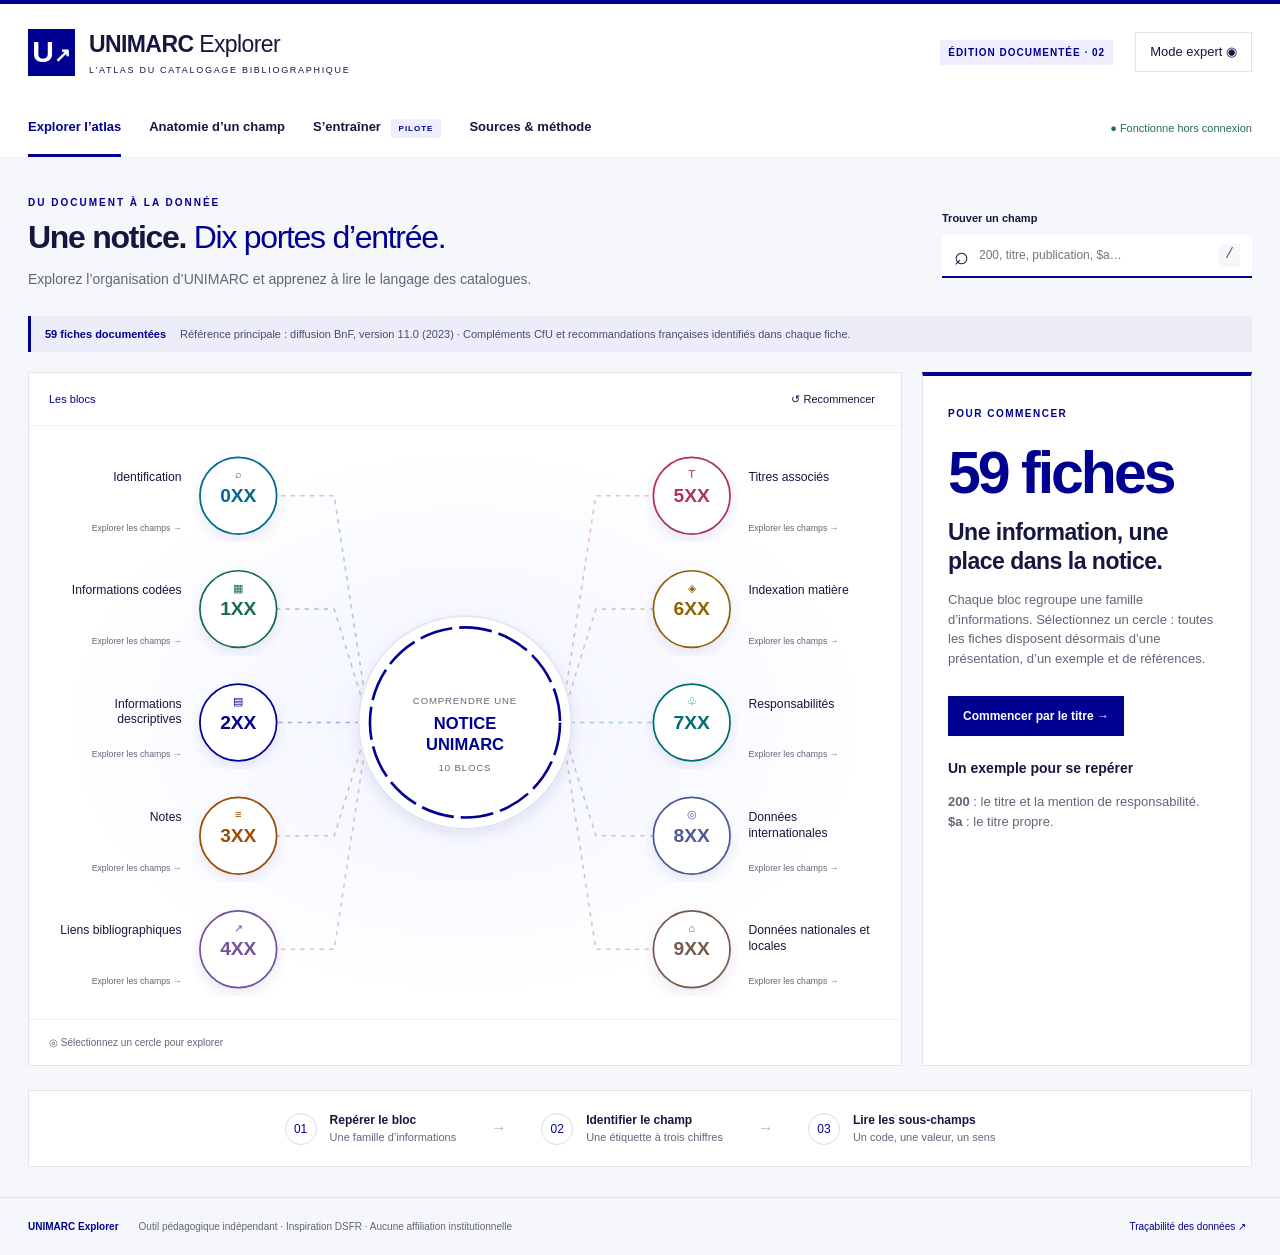
==== unimarc-explorer.html @ 57adfcdd "Publish UNIMARC Explorer: 59 documented fields, offline application and Pages workflow" ====
<!doctype html>
<html lang="fr"><head><meta charset="utf-8"><meta name="viewport" content="width=device-width,initial-scale=1"><meta name="description" content="Une maquette pédagogique pour découvrir les blocs du format UNIMARC bibliographique."><title>UNIMARC Explorer — Comprendre une notice bibliographique</title><style>:root{--blue:#000091;--ink:#16163f;--muted:#626577;--line:#e1e3ed;--paper:#fff;--bg:#f6f7fb;--accent:#087d8d}*{box-sizing:border-box}body{margin:0;background:var(--bg);color:var(--ink);font-family:Marianne,Arial,sans-serif;font-size:15px;line-height:1.5}button,input{font:inherit}button{cursor:pointer;color:inherit}button:focus-visible,a:focus-visible,input:focus-visible,[tabindex]:focus-visible{outline:3px solid #f5a623;outline-offset:4px}button{border:0;background:transparent}a{color:var(--blue);text-underline-offset:3px}header{background:white;display:flex;align-items:center;gap:22px;padding:23px max(28px,calc((100vw - 1440px)/2));border-top:4px solid var(--blue)}.brand{display:flex;align-items:center;gap:14px;margin-right:auto}.brand-icon{background:var(--blue);color:white;width:47px;height:47px;font-size:30px;font-weight:800;text-align:center;position:relative}.brand-icon span{font-size:20px}.brand strong{font-size:23px;letter-spacing:-.6px}.brand strong span{font-weight:400}.brand small{display:block;font-size:9px;letter-spacing:1.7px;margin-top:2px}.edition,.tiny{font-size:10px;font-weight:700;letter-spacing:1px;background:#eeeeff;color:var(--blue);padding:5px 8px}.tiny{font-size:8px;margin-left:6px}#expert{border:1px solid var(--line);padding:9px 14px;font-size:13px}#expert[aria-pressed=true]{background:var(--blue);color:white}.mainnav{background:white;display:flex;align-items:center;gap:28px;padding:0 max(28px,calc((100vw - 1440px)/2));box-shadow:0 2px 3px #00000005}.mainnav>button{padding:17px 0;border-bottom:3px solid transparent;font-size:13px;font-weight:600}.mainnav>button[aria-current=page]{border-color:var(--blue);color:var(--blue)}.offline{margin-left:auto;font-size:11px;color:#25714a}main{max-width:1440px;margin:auto;padding:38px 28px 0}.intro{display:flex;justify-content:space-between;gap:36px;align-items:center}.eyebrow{color:var(--blue);font-size:10px;letter-spacing:2px;font-weight:bold;margin:0 0 8px}h1{font-size:clamp(25px,2.5vw,37px);letter-spacing:-1.3px;line-height:1.2;margin:0 0 13px;font-weight:800}h1 em{font-style:normal;font-weight:400;color:var(--blue)}.lead{color:var(--muted);font-size:14px;margin:0}.searchwrap{width:310px;flex-shrink:0;position:relative}.searchwrap label{font-size:11px;font-weight:600}.searchbox{display:flex;align-items:center;background:white;border-bottom:2px solid var(--blue);padding:8px 12px;gap:8px;margin-top:6px}.searchbox>span{font-size:25px;line-height:1}.searchbox input{width:100%;min-width:0;border:0;outline:none;font-size:12px;background:transparent}.searchbox kbd{background:var(--bg);padding:0 6px;color:var(--muted)}#results:not(:empty){position:absolute;z-index:4;left:0;right:0;max-height:330px;overflow:auto;background:white;box-shadow:0 8px 24px #15153f22;border:1px solid var(--line);padding:10px}#results button{display:block;text-align:left;width:100%;padding:10px;font-size:12px}#results button:hover{background:var(--bg)}#results p{font-size:12px}.notice{display:flex;gap:14px;align-items:baseline;background:#ededfa;border-left:3px solid var(--blue);padding:10px 14px;margin:26px 0 20px;font-size:11px;color:#4a4a70}.notice strong{white-space:nowrap;color:var(--blue)}#workspace{display:grid;grid-template-columns:minmax(0,1fr) 330px;gap:20px}.atlas-pane{background:white;border:1px solid var(--line);min-width:0}.toolbar{display:flex;align-items:center;justify-content:space-between;padding:15px 20px;border-bottom:1px solid #f0f0f5;font-size:11px;min-height:53px}.toolbar button{font-size:11px}#crumb{display:flex;align-items:center;gap:8px;flex-wrap:wrap}#crumb button{color:var(--blue);padding:0}#diagram{min-height:440px;background:radial-gradient(ellipse at center,#f1f3ff 0,white 65%);display:flex;align-items:center}svg{width:100%;display:block;height:auto}svg .connection{fill:none;stroke-width:1.8;opacity:.32;stroke-dasharray:5 6;animation:flow 20s linear infinite}svg .connection.active{opacity:1;stroke-width:3}svg .node circle{fill:white;stroke-width:2;transition:filter .2s,stroke-width .2s}svg .node:hover circle,svg .node:focus circle,svg .node.active circle{stroke-width:4;filter:drop-shadow(0 0 8px #7777dd50)}svg .node{cursor:pointer}svg text{font-family:Arial,sans-serif}svg .tag{font-size:22px;font-weight:700}svg .label{font-size:14px;fill:var(--ink)}svg .hint{font-size:10px;fill:var(--muted)}svg .center-title{font-size:19px;font-weight:700;fill:var(--blue)}svg .center-small{font-size:11px;fill:var(--muted);letter-spacing:1px}.diagramfooter{display:flex;gap:10px;justify-content:space-between;padding:15px 20px;border-top:1px solid #f0f0f5;font-size:10px;color:var(--muted)}.diagramfooter button{font-size:11px;color:var(--blue)}#detail{background:white;border:1px solid var(--line);padding:25px;min-width:0;border-top:4px solid var(--accent)}.overline{font-size:10px;font-weight:700;letter-spacing:1.5px;text-transform:uppercase;color:var(--accent)}.bigcode{font-size:59px;font-weight:800;line-height:1.1;letter-spacing:-3px;margin:17px 0 12px;color:var(--accent)}h2{font-size:23px;line-height:1.25;margin:10px 0 15px;letter-spacing:-.5px}h3{font-size:14px;margin:22px 0 8px}#detail p{font-size:13px;color:var(--muted)}.badge{display:inline-block;background:#f0f2f7;color:#55576c;padding:4px 8px;font-size:10px}.badge.good{background:#e4f4ed;color:#24644b}.primary{background:var(--blue);color:white;padding:11px 15px;font-size:12px;font-weight:600;margin-top:15px}.primary:hover{background:#2626b1}.fieldlist{display:flex;flex-wrap:wrap;gap:6px}.fieldlist button{border:1px solid var(--line);padding:5px 9px;font-size:12px;border-radius:3px}.fieldlist button:hover,.fieldlist button.selected{background:var(--blue);color:white}.smallnote{font-size:10px!important;border-top:1px solid var(--line);padding-top:16px;margin-top:23px}.learning-strip{display:flex;align-items:center;justify-content:center;gap:35px;margin:24px 0 30px;padding:20px;border:1px solid var(--line);background:#fff}.learning-strip>div{display:flex;gap:13px;align-items:center}.learning-strip>div>span{font-size:12px;color:var(--blue);border:1px solid #d9daf3;width:32px;height:32px;display:grid;place-items:center;border-radius:50%}.learning-strip p{margin:0;font-size:12px}.learning-strip small{display:block;color:var(--muted);font-size:11px}.learning-strip i{font-style:normal;color:#aaaac4}footer{max-width:1440px;margin:auto;padding:20px 28px;border-top:1px solid var(--line);display:flex;align-items:center;gap:20px;font-size:10px;color:var(--muted)}footer strong{color:var(--blue)}footer button{margin-left:auto;font-size:10px;color:var(--blue)}#other{background:white;border:1px solid var(--line);padding:30px;min-height:480px}.content-grid{display:grid;grid-template-columns:1fr 1fr;gap:35px}.codebox{display:flex;gap:6px;flex-wrap:wrap;background:#f3f4fa;border:1px solid var(--line);padding:20px;margin:20px 0}.codebox button{font-family:Consolas,monospace;text-align:left;overflow-wrap:anywhere;border-bottom:3px solid #c8cad8;padding:8px;background:white;max-width:100%}.codebox .code-tag{color:var(--blue);border-color:var(--blue)}.codebox .code-ind{color:#7642a5;border-color:#7642a5}.codebox .code-sub{color:#076d79;border-color:#076d79}.context{padding:18px;background:#edf7f7;border-left:3px solid #087d8d;min-height:80px}.expert-only{display:none}body.expert .expert-only{display:block}table{border-collapse:collapse;width:100%;font-size:12px}th,td{text-align:left;padding:10px;border-bottom:1px solid var(--line);vertical-align:top}.tablewrap{overflow:auto}.quiz-options{display:flex;gap:12px;flex-wrap:wrap;margin:25px 0}.quiz-options button{border:1px solid var(--line);padding:16px 28px;font-size:21px;font-family:monospace}.quiz-options button[aria-pressed=true]{background:var(--blue);color:white}.roadmap{display:grid;grid-template-columns:repeat(3,1fr);gap:16px}.roadmap article{background:var(--bg);padding:18px}.roadmap p{font-size:13px}.sr-only{position:absolute;width:1px;height:1px;padding:0;margin:-1px;overflow:hidden;clip:rect(0,0,0,0);white-space:nowrap;border:0}.skip{position:absolute;top:-100px;left:20px;background:white;padding:10px;z-index:99}.skip:focus{top:10px}.mobilegrid{display:none}.empty-note{font-size:12px;color:var(--muted)}[hidden]{display:none!important}@keyframes flow{to{stroke-dashoffset:-220}}@media(min-width:1500px){#diagram{min-height:550px}}@media(max-width:1050px){.mainnav{gap:20px}.offline{display:none}#workspace{grid-template-columns:minmax(0,1fr) 290px}#detail{padding:20px}.intro{align-items:flex-start}.searchwrap{width:260px}.notice{display:block}.notice span{display:block;margin-top:4px}#diagram{min-height:400px}.learning-strip{gap:17px}}@media(max-width:760px){header{padding:15px 18px;gap:10px}.brand strong{font-size:18px}.brand small{font-size:7px;letter-spacing:.9px}.brand-icon{width:37px;height:37px;font-size:24px}.edition{display:none}#expert{font-size:10px;padding:7px}.mainnav{padding:0 18px;gap:21px;overflow:auto}.mainnav>button{white-space:nowrap;font-size:11px}.tiny{display:none}main{padding:25px 16px 0}.intro{display:block}h1{letter-spacing:-.7px}.searchwrap{width:100%;margin-top:22px}.notice{margin-top:20px}#workspace{grid-template-columns:1fr}#diagram{display:none}.mobilegrid{display:grid;grid-template-columns:repeat(2,minmax(0,1fr));gap:10px;padding:16px}.mobilegrid button{background:#fff;border:1px solid var(--line);border-left:4px solid var(--node);text-align:left;padding:13px;min-height:92px}.mobilegrid b{display:block;color:var(--node);font-size:23px}.mobilegrid span{font-size:12px}.mobilegrid button.active{background:#f0f1ff}.toolbar{padding:13px}.diagramfooter{padding:13px}#detail{padding:22px}.bigcode{font-size:42px}.learning-strip{align-items:flex-start;justify-content:flex-start;gap:18px;flex-direction:column}.learning-strip>i{display:none}footer{padding:18px;align-items:flex-start;flex-wrap:wrap;gap:8px}footer span{width:100%}footer button{margin-left:0;padding:0}.content-grid,.roadmap{grid-template-columns:1fr}#other{padding:20px}.codebox{padding:12px}.searchbox input{font-size:14px}}@media(prefers-reduced-motion:reduce){*,*::before,*::after{animation:none!important;transition:none!important;scroll-behavior:auto!important}}
svg .node{pointer-events:bounding-box}
.preview-code{display:block;white-space:pre-wrap;overflow-wrap:anywhere;background:#f3f4fa;padding:12px;font-size:12px}.national{background:#fff0da;color:#77500c}.sheetbar{display:flex;align-items:center;gap:25px;justify-content:space-between;margin-bottom:25px}.sheetbar>button{color:var(--blue);font-size:12px}.sheetbar label{font-size:11px;max-width:65%;display:block}.sheetbar select{display:block;max-width:100%;width:500px;padding:9px;border:1px solid var(--line);background:white;color:var(--ink);margin-top:5px;font:inherit}.field-definition{font-size:17px;max-width:950px}.source-status,.example-note{font-size:12px;color:var(--muted)}.indicator-list{font-size:13px}.indicator-list dt{font-weight:700;margin-top:10px}.indicator-list dd{margin:4px 0}.references{margin-top:25px;padding:18px 22px;background:#f3f4fa}.references ul{padding-left:20px}.references li{margin:15px 0;font-size:12px;overflow-wrap:anywhere}.references small{display:block;color:var(--muted)}.source-inventory{display:grid;grid-template-columns:1fr 1fr;gap:15px 25px}.source-inventory button{text-align:left;display:block;width:100%;padding:10px;border-bottom:1px solid var(--line);font-size:12px}.source-inventory button:hover{background:var(--bg)}.source-inventory small{display:block;margin-top:4px;color:var(--muted);font-size:10px}.codebox .code-control{color:#076d79;border-color:#076d79}.content-grid p{font-size:13px}.tablewrap td{overflow-wrap:anywhere}.tablewrap th{background:#f7f7fc}.codebox button:hover,.codebox button:focus{background:#eeeeff}@media(max-width:760px){.sheetbar{align-items:flex-start;flex-direction:column;gap:15px}.sheetbar label{max-width:100%;width:100%}.sheetbar select{width:100%}.source-inventory{grid-template-columns:1fr}.field-definition{font-size:15px}.references{padding:14px}.tablewrap{width:100%}}
</style></head>
<body><a class="skip" href="#main">Aller au contenu</a>
<header><div class="brand"><span class="brand-icon" aria-hidden="true">U<span>↗</span></span><div><strong>UNIMARC <span>Explorer</span></strong><small>L’ATLAS DU CATALOGAGE BIBLIOGRAPHIQUE</small></div></div><span class="edition">ÉDITION DOCUMENTÉE · 02</span><button id="expert" aria-pressed="false">Mode expert <span aria-hidden="true">◉</span></button></header>
<nav class="mainnav" aria-label="Navigation principale"><button data-view="atlas" aria-current="page">Explorer l’atlas</button><button data-view="anatomy">Anatomie d’un champ</button><button data-view="training">S’entraîner <span class="tiny">PILOTE</span></button><button data-view="sources">Sources & méthode</button><span class="offline">● Fonctionne hors connexion</span></nav>
<main id="main"><section class="intro"><div><p class="eyebrow">DU DOCUMENT À LA DONNÉE</p><h1>Une notice. <em>Dix portes d’entrée.</em></h1><p class="lead">Explorez l’organisation d’UNIMARC et apprenez à lire le langage des catalogues.</p></div><div class="searchwrap"><label for="search">Trouver un champ</label><div class="searchbox"><span aria-hidden="true">⌕</span><input id="search" type="search" placeholder="200, titre, publication, $a…" autocomplete="off" aria-controls="results"><kbd>/</kbd></div><div id="results" aria-live="polite"></div></div></section>
<div class="notice"><strong>59 fiches documentées</strong><span>Référence principale : diffusion BnF, version 11.0 (2023) · Compléments CfU et recommandations françaises identifiés dans chaque fiche.</span></div>
<section id="workspace"><div class="atlas-pane"><div class="toolbar"><nav id="crumb" aria-label="Fil d’Ariane"></nav><button id="reset">↺ Recommencer</button></div><div id="diagram"></div><div id="mobilegrid" class="mobilegrid"></div><div class="diagramfooter"><span>◎ Sélectionnez un cercle pour explorer</span><button id="back">← Retour aux blocs</button></div></div><aside id="detail" aria-label="Fiche pédagogique"></aside></section>
<section id="other" hidden></section>
<section class="learning-strip"><div><span>01</span><p><strong>Repérer le bloc</strong><small>Une famille d’informations</small></p></div><i aria-hidden="true">→</i><div><span>02</span><p><strong>Identifier le champ</strong><small>Une étiquette à trois chiffres</small></p></div><i aria-hidden="true">→</i><div><span>03</span><p><strong>Lire les sous-champs</strong><small>Un code, une valeur, un sens</small></p></div></section>
</main><footer><strong>UNIMARC Explorer</strong><span>Outil pédagogique indépendant · Inspiration DSFR · Aucune affiliation institutionnelle</span><button data-view="sources">Traçabilité des données ↗</button></footer><div id="announcement" class="sr-only" role="status"></div><script>window.UNIMARC_DATA={"schemaVersion":"0.2","scope":"59 fiches documentées : profil de diffusion BnF 2023, compléments CfU et recommandations nationales explicitement identifiés.","consulted":"2026-10-23","blocks":[{"id":"0XX","title":"Identification","subtitle":"Reconnaître et identifier","color":"#006b8f","icon":"⌕","description":"Distinguer la notice de la ressource : un identifiant de notice et un ISBN ne désignent pas la même chose.","fields":["001","003","010","011","017","035","073"],"source":"https://www.transition-bibliographique.fr/unimarc/manuel-unimarc-format-bibliographique/","consulted":"2026-10-23"},{"id":"1XX","title":"Informations codées","subtitle":"Décrire avec des codes","color":"#176b50","icon":"▦","description":"Rendre certaines informations exploitables par les machines : langue, pays ou caractéristiques de la ressource.","fields":["100","101","102","105","106"],"source":"https://www.transition-bibliographique.fr/unimarc/manuel-unimarc-format-bibliographique/","consulted":"2026-10-23"},{"id":"2XX","title":"Informations descriptives","subtitle":"Décrire la publication","color":"#000091","icon":"▤","description":"Transcrire les informations qui permettent de reconnaître la publication : titre, édition, publication et description matérielle.","fields":["200","205","210","214","215","225"],"source":"https://www.transition-bibliographique.fr/unimarc/manuel-unimarc-format-bibliographique/","consulted":"2026-10-23"},{"id":"3XX","title":"Notes","subtitle":"Préciser et expliquer","color":"#9a4e00","icon":"≡","description":"Apporter des précisions qui complètent la description, comme un résumé ou une note de contenu.","fields":["300","304","305","317","320","327","330","359"],"source":"https://www.transition-bibliographique.fr/unimarc/manuel-unimarc-format-bibliographique/","consulted":"2026-10-23"},{"id":"4XX","title":"Liens bibliographiques","subtitle":"Relier les notices","color":"#75509b","icon":"↗","description":"Exprimer une relation entre des ressources décrites dans des notices bibliographiques distinctes.","fields":["410","451","452","461","463","464"],"source":"https://www.transition-bibliographique.fr/unimarc/manuel-unimarc-format-bibliographique/","consulted":"2026-10-23"},{"id":"5XX","title":"Titres associés","subtitle":"Multiplier les accès au titre","color":"#ad3267","icon":"T","description":"Proposer des accès par des titres associés à la ressource. Leur emploi dépend du type de titre et du contexte.","fields":["500","510","512","517","540"],"source":"https://www.transition-bibliographique.fr/unimarc/manuel-unimarc-format-bibliographique/","consulted":"2026-10-23"},{"id":"6XX","title":"Indexation matière","subtitle":"Dire de quoi il est question","color":"#926100","icon":"◈","description":"Décrire le sujet ou la forme d’une ressource et faciliter sa découverte par le contenu.","fields":["600","601","602","604","605","606","607","608","610"],"source":"https://www.transition-bibliographique.fr/unimarc/manuel-unimarc-format-bibliographique/","consulted":"2026-10-23"},{"id":"7XX","title":"Responsabilités","subtitle":"Identifier les contributions","color":"#006d73","icon":"♧","description":"Enregistrer des points d’accès associés aux personnes et collectivités responsables de la ressource.","fields":["700","701","702","710","711","712"],"source":"https://www.transition-bibliographique.fr/unimarc/manuel-unimarc-format-bibliographique/","consulted":"2026-10-23"},{"id":"8XX","title":"Données internationales","subtitle":"Documenter et localiser","color":"#4d5a93","icon":"◎","description":"Apporter des informations sur le catalogage, les établissements et les modalités d’accès à la ressource.","fields":["801","830","850","852","856"],"source":"https://www.transition-bibliographique.fr/unimarc/manuel-unimarc-format-bibliographique/","consulted":"2026-10-23"},{"id":"9XX","title":"Données nationales et locales","subtitle":"Tenir compte du contexte","color":"#775a4c","icon":"⌂","description":"Réservé aux usages nationaux et locaux. La signification d’une zone dépend de la documentation et de la grille applicables.","fields":["930","995"],"source":"https://www.transition-bibliographique.fr/unimarc/manuel-unimarc-format-bibliographique/","consulted":"2026-10-23"}],"fields":[{"tag":"001","block":"0XX","title":"Identificateur de la notice","status":"Documenté selon la source et l’édition citées ; synthèse pédagogique, sans certification externe.","source":"https://www.bnf.fr/sites/default/files/2023-10/UNIMARC_B.pdf","consulted":"2026-10-23","shortTitle":"Identificateur de la notice","function":"Identifier de façon univoque cet enregistrement dans le système qui produit la notice.","example":"001 EX-000001","errors":"Confondre l’identifiant de notice et l’ISBN de la publication.","practice":"Conserver la provenance du numéro lors des échanges ; le même livre peut être décrit par plusieurs notices.","control":true,"sourceTitle":"Format UNIMARC des notices bibliographiques fournies par la BnF","sourcePages":[10],"sourceLink":"https://www.bnf.fr/sites/default/files/2023-10/UNIMARC_B.pdf#page=10","version":"BnF · version 11.0 · septembre 2023","profile":"Profil de diffusion BnF 2023","bnfCoverage":true,"validationStatus":"documented-source-checked","frequency":"Selon le type d’identifiant présent sur la ressource ou dans la notice (indication pédagogique, sans mesure statistique).","indicators":[],"obligation":"Non précisée par ce document de diffusion BnF ; ne pas en déduire une règle de saisie.","subs":[],"exampleNote":"Exemple pédagogique fictif et réduit : illustration de syntaxe, pas une notice prête à importer. # représente un blanc dans cette présentation ; | est un caractère de remplissage, distinct du blanc.","authorities":"Aucun lien d’autorité n’est déduit automatiquement de cet exemple.","cataloguing":"Le format structure les données ; le choix et la transcription des éléments relèvent aussi des règles de catalogage applicables. Aucune équivalence détaillée RDA-FR n’est déduite automatiquement.","koha":"L’affichage, l’indexation et les contraintes de saisie d’un SIGB dépendent de sa grille locale ; ils ne sont pas fixés par cette fiche.","references":[{"title":"Format UNIMARC des notices bibliographiques fournies par la BnF","url":"https://www.bnf.fr/sites/default/files/2023-10/UNIMARC_B.pdf","version":"BnF · version 11.0 · septembre 2023","pages":[10],"consulted":"2026-10-23","scope":"Profil de diffusion BnF 2023"}],"positions":[],"keywords":[]},{"tag":"003","block":"0XX","title":"Identifiant pérenne ARK de la notice","status":"Documenté selon la source et l’édition citées ; synthèse pédagogique, sans certification externe.","source":"https://www.bnf.fr/sites/default/files/2023-10/UNIMARC_B.pdf","consulted":"2026-10-23","shortTitle":"Identifiant pérenne ARK de la notice","function":"Fournir l’identifiant pérenne ARK permettant de retrouver une notice BnF dans la durée.","example":"003 http://catalogue.bnf.fr/ark:/12148/cb375475483","errors":"Prendre cet ARK de notice pour l’adresse d’un exemplaire numérisé.","practice":"Dans la diffusion BnF, conserver l’URI ARK complète. L’exemple est repris du document source, page 10.","control":true,"sourceTitle":"Format UNIMARC des notices bibliographiques fournies par la BnF","sourcePages":[10],"sourceLink":"https://www.bnf.fr/sites/default/files/2023-10/UNIMARC_B.pdf#page=10","version":"BnF · version 11.0 · septembre 2023","profile":"Profil de diffusion BnF 2023","bnfCoverage":true,"validationStatus":"documented-source-checked","frequency":"Selon le type d’identifiant présent sur la ressource ou dans la notice (indication pédagogique, sans mesure statistique).","indicators":[],"obligation":"Non précisée par ce document de diffusion BnF ; ne pas en déduire une règle de saisie.","subs":[],"exampleNote":"Exemple d’ARK repris du document BnF, page 10.","authorities":"Aucun lien d’autorité n’est déduit automatiquement de cet exemple.","cataloguing":"Le format structure les données ; le choix et la transcription des éléments relèvent aussi des règles de catalogage applicables. Aucune équivalence détaillée RDA-FR n’est déduite automatiquement.","koha":"L’affichage, l’indexation et les contraintes de saisie d’un SIGB dépendent de sa grille locale ; ils ne sont pas fixés par cette fiche.","references":[{"title":"Format UNIMARC des notices bibliographiques fournies par la BnF","url":"https://www.bnf.fr/sites/default/files/2023-10/UNIMARC_B.pdf","version":"BnF · version 11.0 · septembre 2023","pages":[10],"consulted":"2026-10-23","scope":"Profil de diffusion BnF 2023"}],"positions":[],"keywords":[]},{"tag":"010","block":"0XX","title":"ISBN (International Standard Book Number)","status":"Documenté selon la source et l’édition citées ; synthèse pédagogique, sans certification externe.","source":"https://www.bnf.fr/sites/default/files/2023-10/UNIMARC_B.pdf","consulted":"2026-10-23","shortTitle":"ISBN (International Standard Book Number)","function":"Identifier une publication par son ISBN et distinguer les différentes présentations au moyen de qualificatifs.","example":"010 ## $a9782123456780$bBroché","errors":"Placer un ISBN imprimé erroné dans $a plutôt que dans $z.","practice":"Contrôler la clé et la présentation concernée. Le numéro pédagogique possède une clé calculée, sans attribution ISBN revendiquée.","control":false,"sourceTitle":"Format UNIMARC des notices bibliographiques fournies par la BnF","sourcePages":[10],"sourceLink":"https://www.bnf.fr/sites/default/files/2023-10/UNIMARC_B.pdf#page=10","version":"BnF · version 11.0 · septembre 2023","profile":"Profil de diffusion BnF 2023","bnfCoverage":true,"validationStatus":"documented-source-checked","frequency":"Selon le type d’identifiant présent sur la ressource ou dans la notice (indication pédagogique, sans mesure statistique).","indicators":["# : non défini.","# : non défini."],"obligation":"Non précisée par ce document de diffusion BnF ; ne pas en déduire une règle de saisie.","subs":[["a","Numéro (ISBN)","Non précisée par ce document de diffusion BnF ; ne pas en déduire une règle de saisie.","Numéro (ISBN)"],["b","Qualificatifs","Non précisée par ce document de diffusion BnF ; ne pas en déduire une règle de saisie.","Qualificatifs"],["d","Disponibilité et/ou prix","Non précisée par ce document de diffusion BnF ; ne pas en déduire une règle de saisie.","Disponibilité et/ou prix"],["z","ISBN erroné","Non précisée par ce document de diffusion BnF ; ne pas en déduire une règle de saisie.","ISBN erroné"]],"exampleNote":"Exemple pédagogique fictif et réduit : illustration de syntaxe, pas une notice prête à importer. # représente un blanc dans cette présentation ; | est un caractère de remplissage, distinct du blanc.","authorities":"Aucun lien d’autorité n’est déduit automatiquement de cet exemple.","cataloguing":"Le format structure les données ; le choix et la transcription des éléments relèvent aussi des règles de catalogage applicables. Aucune équivalence détaillée RDA-FR n’est déduite automatiquement.","koha":"L’affichage, l’indexation et les contraintes de saisie d’un SIGB dépendent de sa grille locale ; ils ne sont pas fixés par cette fiche.","references":[{"title":"Format UNIMARC des notices bibliographiques fournies par la BnF","url":"https://www.bnf.fr/sites/default/files/2023-10/UNIMARC_B.pdf","version":"BnF · version 11.0 · septembre 2023","pages":[10],"consulted":"2026-10-23","scope":"Profil de diffusion BnF 2023"}],"positions":[],"keywords":["isbn","livre"]},{"tag":"011","block":"0XX","title":"ISSN (International Standard Serial Number)","status":"Documenté selon la source et l’édition citées ; synthèse pédagogique, sans certification externe.","source":"https://www.bnf.fr/sites/default/files/2023-10/UNIMARC_B.pdf","consulted":"2026-10-23","shortTitle":"ISSN (International Standard Serial Number)","function":"Identifier une ressource continue par son ISSN et, le cas échéant, conserver son ISSN de liaison.","example":"011 0# $a1234-5679","errors":"Confondre ISSN annulé ($y), erroné ($z) et ISSN-L ($f).","practice":"Distinguer titre de ressource continue et édition/support. Le numéro fictif illustre la syntaxe, sans attribution ISSN revendiquée.","control":false,"sourceTitle":"Format UNIMARC des notices bibliographiques fournies par la BnF","sourcePages":[10],"sourceLink":"https://www.bnf.fr/sites/default/files/2023-10/UNIMARC_B.pdf#page=10","version":"BnF · version 11.0 · septembre 2023","profile":"Profil de diffusion BnF 2023","bnfCoverage":true,"validationStatus":"documented-source-checked","frequency":"Selon le type d’identifiant présent sur la ressource ou dans la notice (indication pédagogique, sans mesure statistique).","indicators":["0 : intérêt national ou international ; 1 : intérêt local.","# : non défini."],"obligation":"Non précisée par ce document de diffusion BnF ; ne pas en déduire une règle de saisie.","subs":[["a","Numéro (ISSN)","Non précisée par ce document de diffusion BnF ; ne pas en déduire une règle de saisie.","Numéro (ISSN)"],["d","Disponibilité et/ou prix","Non précisée par ce document de diffusion BnF ; ne pas en déduire une règle de saisie.","Disponibilité et/ou prix"],["f","ISSN-L [Mise à jour 2016]","Non précisée par ce document de diffusion BnF ; ne pas en déduire une règle de saisie.","ISSN-L [Mise à jour 2016]"],["g","ISSN-L annulé [Mise à jour 2016]","Non précisée par ce document de diffusion BnF ; ne pas en déduire une règle de saisie.","ISSN-L annulé [Mise à jour 2016]"],["y","ISSN annulé","Non précisée par ce document de diffusion BnF ; ne pas en déduire une règle de saisie.","ISSN annulé"],["z","ISSN erroné [Mise à jour 2016]","Non précisée par ce document de diffusion BnF ; ne pas en déduire une règle de saisie.","ISSN erroné [Mise à jour 2016]"]],"exampleNote":"Exemple pédagogique fictif et réduit : illustration de syntaxe, pas une notice prête à importer. # représente un blanc dans cette présentation ; | est un caractère de remplissage, distinct du blanc.","authorities":"Aucun lien d’autorité n’est déduit automatiquement de cet exemple.","cataloguing":"Le format structure les données ; le choix et la transcription des éléments relèvent aussi des règles de catalogage applicables. Aucune équivalence détaillée RDA-FR n’est déduite automatiquement.","koha":"L’affichage, l’indexation et les contraintes de saisie d’un SIGB dépendent de sa grille locale ; ils ne sont pas fixés par cette fiche.","references":[{"title":"Format UNIMARC des notices bibliographiques fournies par la BnF","url":"https://www.bnf.fr/sites/default/files/2023-10/UNIMARC_B.pdf","version":"BnF · version 11.0 · septembre 2023","pages":[10],"consulted":"2026-10-23","scope":"Profil de diffusion BnF 2023"}],"positions":[],"keywords":[]},{"tag":"017","block":"0XX","title":"Autre identifiant","status":"Documenté selon la source et l’édition citées ; synthèse pédagogique, sans certification externe.","source":"https://www.transition-bibliographique.fr/B017_fre","consulted":"2026-10-23","shortTitle":"Autre identifiant","function":"Enregistrer un identifiant de ressource qui ne relève pas d’une zone spécialisée comme 010 ou 011.","example":"017 70 $a10.0000/exemple.2025.1$2doi","errors":"Employer 017 pour un ISBN ou oublier la source quand l’indicateur 1 vaut 7.","practice":"Privilégier la zone dédiée quand elle existe. Le DOI de démonstration est fictif et non résolvable.","control":false,"sourceTitle":"Manuel UNIMARC français — zone 017","sourcePages":[1,2],"sourceLink":"https://www.transition-bibliographique.fr/B017_fre#page=1","version":"IFLA 2017 · traduction CfU 2019","profile":"Complément CfU, hors document de diffusion BnF 2023","bnfCoverage":false,"validationStatus":"documented-source-checked","frequency":"Selon le type d’identifiant présent sur la ressource ou dans la notice (indication pédagogique, sans mesure statistique).","indicators":["7 : source en $2 ; 8 : type non précisé.","0 : pas d’information ; 1 : aucune différence entre formes scannée et lisible ; 2 : différence."],"obligation":"Facultative ; répétable pour plusieurs types ou occurrences d’identifiants.","subs":[["2","Code du référentiel","Non répétable ; source avec indicateur 7","Code du référentiel"],["a","Identifiant","Non répétable ; obligatoire sauf $z","Identifiant"],["b","Qualificatif","Non répétable ; facultatif","Qualificatif"],["d","Modalités d’acquisition et/ou prix","Non répétable ; facultatif","Modalités d’acquisition et/ou prix"],["z","Identifiant erroné","Répétable ; facultatif","Identifiant erroné"]],"exampleNote":"Exemple pédagogique fictif et réduit : illustration de syntaxe, pas une notice prête à importer. # représente un blanc dans cette présentation ; | est un caractère de remplissage, distinct du blanc.","authorities":"Aucun lien d’autorité n’est déduit automatiquement de cet exemple.","cataloguing":"Le format structure les données ; le choix et la transcription des éléments relèvent aussi des règles de catalogage applicables. Aucune équivalence détaillée RDA-FR n’est déduite automatiquement.","koha":"L’affichage, l’indexation et les contraintes de saisie d’un SIGB dépendent de sa grille locale ; ils ne sont pas fixés par cette fiche.","references":[{"title":"Manuel UNIMARC français — zone 017","url":"https://www.transition-bibliographique.fr/B017_fre","version":"IFLA 2017 · traduction CfU 2019","pages":[1,2],"consulted":"2026-10-23","scope":"Complément CfU, hors document de diffusion BnF 2023"}],"positions":[],"keywords":[]},{"tag":"035","block":"0XX","title":"Identificateur de la notice dans un autre système","status":"Documenté selon la source et l’édition citées ; synthèse pédagogique, sans certification externe.","source":"https://www.bnf.fr/sites/default/files/2023-10/UNIMARC_B.pdf","consulted":"2026-10-23","shortTitle":"Identificateur de la notice dans un autre système","function":"Conserver l’identifiant de la notice dans un autre système lors de la récupération ou du rapprochement de données.","example":"035 ## $a(EX)EX-000001","errors":"Assimiler le numéro de contrôle externe au numéro de publication.","practice":"Identifier le système d’origine afin de rendre le rapprochement non ambigu ; utiliser $z pour un numéro erroné ou annulé.","control":false,"sourceTitle":"Format UNIMARC des notices bibliographiques fournies par la BnF","sourcePages":[11],"sourceLink":"https://www.bnf.fr/sites/default/files/2023-10/UNIMARC_B.pdf#page=11","version":"BnF · version 11.0 · septembre 2023","profile":"Profil de diffusion BnF 2023","bnfCoverage":true,"validationStatus":"documented-source-checked","frequency":"Selon le type d’identifiant présent sur la ressource ou dans la notice (indication pédagogique, sans mesure statistique).","indicators":["# : non défini.","# : non défini."],"obligation":"Non précisée par ce document de diffusion BnF ; ne pas en déduire une règle de saisie.","subs":[["a","Numéro de contrôle Numéro d’une notice reprise en grande partie dans un autre système : CNEPS, OCLC ou RLIN.","Non précisée par ce document de diffusion BnF ; ne pas en déduire une règle de saisie.","Numéro de contrôle Numéro d’une notice reprise en grande partie dans un autre système : CNEPS, OCLC ou RLIN."],["z","Numéro erroné ou annulé","Non précisée par ce document de diffusion BnF ; ne pas en déduire une règle de saisie.","Numéro erroné ou annulé"]],"exampleNote":"Exemple pédagogique fictif et réduit : illustration de syntaxe, pas une notice prête à importer. # représente un blanc dans cette présentation ; | est un caractère de remplissage, distinct du blanc.","authorities":"Aucun lien d’autorité n’est déduit automatiquement de cet exemple.","cataloguing":"Le format structure les données ; le choix et la transcription des éléments relèvent aussi des règles de catalogage applicables. Aucune équivalence détaillée RDA-FR n’est déduite automatiquement.","koha":"L’affichage, l’indexation et les contraintes de saisie d’un SIGB dépendent de sa grille locale ; ils ne sont pas fixés par cette fiche.","references":[{"title":"Format UNIMARC des notices bibliographiques fournies par la BnF","url":"https://www.bnf.fr/sites/default/files/2023-10/UNIMARC_B.pdf","version":"BnF · version 11.0 · septembre 2023","pages":[11],"consulted":"2026-10-23","scope":"Profil de diffusion BnF 2023"}],"positions":[],"keywords":[]},{"tag":"073","block":"0XX","title":"EAN (European Article Numbering)","status":"Documenté selon la source et l’édition citées ; synthèse pédagogique, sans certification externe.","source":"https://www.bnf.fr/sites/default/files/2023-10/UNIMARC_B.pdf","consulted":"2026-10-23","shortTitle":"EAN (European Article Numbering)","function":"Identifier la ressource par son numéro EAN dans les produits bibliographiques diffusés par la BnF.","example":"073 #0 $a9782123456780","errors":"Remplacer le deuxième indicateur par un blanc sans consulter la spécification BnF.","practice":"Le second indicateur vaut 0 dans ce document. L’exemple reprend le numéro pédagogique à clé calculée de la fiche 010.","control":false,"sourceTitle":"Format UNIMARC des notices bibliographiques fournies par la BnF","sourcePages":[12,13],"sourceLink":"https://www.bnf.fr/sites/default/files/2023-10/UNIMARC_B.pdf#page=12","version":"BnF · version 11.0 · septembre 2023","profile":"Profil de diffusion BnF 2023","bnfCoverage":true,"validationStatus":"documented-source-checked","frequency":"Selon le type d’identifiant présent sur la ressource ou dans la notice (indication pédagogique, sans mesure statistique).","indicators":["# : non défini.","0 : pas d’information."],"obligation":"Non précisée par ce document de diffusion BnF ; ne pas en déduire une règle de saisie.","subs":[["2","Source [Mise à jour 2016]","Non précisée par ce document de diffusion BnF ; ne pas en déduire une règle de saisie.","Source [Mise à jour 2016]"],["9","Identifiant hiérarchique de sous-notice analytique","Non précisée par ce document de diffusion BnF ; ne pas en déduire une règle de saisie.","Identifiant hiérarchique de sous-notice analytique"],["a","Numéro normalisé","Non précisée par ce document de diffusion BnF ; ne pas en déduire une règle de saisie.","Numéro normalisé"],["b","Qualificatif","Non précisée par ce document de diffusion BnF ; ne pas en déduire une règle de saisie.","Qualificatif"]],"exampleNote":"Exemple pédagogique fictif et réduit : illustration de syntaxe, pas une notice prête à importer. # représente un blanc dans cette présentation ; | est un caractère de remplissage, distinct du blanc.","authorities":"Aucun lien d’autorité n’est déduit automatiquement de cet exemple.","cataloguing":"Le format structure les données ; le choix et la transcription des éléments relèvent aussi des règles de catalogage applicables. Aucune équivalence détaillée RDA-FR n’est déduite automatiquement.","koha":"L’affichage, l’indexation et les contraintes de saisie d’un SIGB dépendent de sa grille locale ; ils ne sont pas fixés par cette fiche.","references":[{"title":"Format UNIMARC des notices bibliographiques fournies par la BnF","url":"https://www.bnf.fr/sites/default/files/2023-10/UNIMARC_B.pdf","version":"BnF · version 11.0 · septembre 2023","pages":[12,13],"consulted":"2026-10-23","scope":"Profil de diffusion BnF 2023"}],"positions":[],"keywords":[]},{"tag":"100","block":"1XX","title":"Données générales de traitement","status":"Documenté selon la source et l’édition citées ; synthèse pédagogique, sans certification externe.","source":"https://www.bnf.fr/sites/default/files/2023-10/UNIMARC_B.pdf","consulted":"2026-10-23","shortTitle":"Données générales de traitement","function":"Regrouper des données générales de traitement dans une chaîne codée à positions fixes.","example":"100 ## $a20261023d2025####m##y0frey0103####ba","errors":"Décaler les positions en supprimant des blancs dans $a.","practice":"Compter 36 positions, de 0 à 35. Dans la présentation pédagogique, # remplace un blanc ; ne pas le confondre avec un code de contenu. Les positions de jeux de caractères reflètent le document de diffusion 2023 ; cet exemple ne constitue pas une recette d’encodage pour tout export Unicode.","control":false,"sourceTitle":"Format UNIMARC des notices bibliographiques fournies par la BnF","sourcePages":[13,14],"sourceLink":"https://www.bnf.fr/sites/default/files/2023-10/UNIMARC_B.pdf#page=13","version":"BnF · version 11.0 · septembre 2023","profile":"Profil de diffusion BnF 2023","bnfCoverage":true,"validationStatus":"documented-source-checked","frequency":"Usuel pour les données codées pertinentes au type de ressource (indication pédagogique, sans mesure statistique).","indicators":["# : non défini.","# : non défini."],"obligation":"Non précisée par ce document de diffusion BnF ; ne pas en déduire une règle de saisie.","subs":[["a","Données générales de traitement — 36 positions (0 à 35)","Non précisée par ce document de diffusion BnF ; ne pas en déduire une règle de saisie.","Données générales de traitement — 36 positions (0 à 35)"]],"exampleNote":"Exemple pédagogique fictif et réduit : illustration de syntaxe, pas une notice prête à importer. # représente un blanc dans cette présentation ; | est un caractère de remplissage, distinct du blanc.","authorities":"Aucun lien d’autorité n’est déduit automatiquement de cet exemple.","cataloguing":"Le format structure les données ; le choix et la transcription des éléments relèvent aussi des règles de catalogage applicables. Aucune équivalence détaillée RDA-FR n’est déduite automatiquement.","koha":"L’affichage, l’indexation et les contraintes de saisie d’un SIGB dépendent de sa grille locale ; ils ne sont pas fixés par cette fiche.","references":[{"title":"Format UNIMARC des notices bibliographiques fournies par la BnF","url":"https://www.bnf.fr/sites/default/files/2023-10/UNIMARC_B.pdf","version":"BnF · version 11.0 · septembre 2023","pages":[13,14],"consulted":"2026-10-23","scope":"Profil de diffusion BnF 2023"}],"positions":[["0–7","Date de création","20261023"],["8","Type de date","d = monographie achevée à la publication"],["9–12","Première date","2025"],["13–16","Seconde date","#### = blancs dans cet exemple"],["17–19","Public destinataire","m## = grand public adulte, puis blancs"],["20","Publication officielle","y = non officielle"],["21","Modification","0 = non modifiée"],["22–24","Langue de catalogage","fre"],["25","Translittération","y = sans règle de translittération"],["26–27","Jeu de caractères","01"],["28–29","Jeu de caractères","03"],["30–33","Jeux additionnels","####"],["34–35","Écriture du titre","ba = latin"]],"keywords":[]},{"tag":"101","block":"1XX","title":"Langue de la ressource","status":"Documenté selon la source et l’édition citées ; synthèse pédagogique, sans certification externe.","source":"https://www.bnf.fr/sites/default/files/2023-10/UNIMARC_B.pdf","consulted":"2026-10-23","shortTitle":"Langue de la ressource","function":"Décrire les langues du texte, de l’original, des résumés ou des sous-titres au moyen de codes.","example":"101 0# $afre","errors":"Confondre langue du document et langue de catalogage portée par 100.","practice":"Choisir la sous-zone d’après le rôle de la langue. Le code fre désigne le français dans le référentiel utilisé par la source.","control":false,"sourceTitle":"Format UNIMARC des notices bibliographiques fournies par la BnF","sourcePages":[14],"sourceLink":"https://www.bnf.fr/sites/default/files/2023-10/UNIMARC_B.pdf#page=14","version":"BnF · version 11.0 · septembre 2023","profile":"Profil de diffusion BnF 2023","bnfCoverage":true,"validationStatus":"documented-source-checked","frequency":"Usuel pour les données codées pertinentes au type de ressource (indication pédagogique, sans mesure statistique).","indicators":["0 : langue originale ; 1 : traduction ; 2 : contient des traductions.","# : non défini."],"obligation":"Non précisée par ce document de diffusion BnF ; ne pas en déduire une règle de saisie.","subs":[["9","Identifiant hiérarchique de sous-notice analytique","Non précisée par ce document de diffusion BnF ; ne pas en déduire une règle de saisie.","Identifiant hiérarchique de sous-notice analytique"],["a","Langue du texte, d'une bande son, etc.","Non précisée par ce document de diffusion BnF ; ne pas en déduire une règle de saisie.","Langue du texte, d'une bande son, etc."],["b","Langue du texte intermédiaire quand le document n’est pas une traduction de l’original","Non précisée par ce document de diffusion BnF ; ne pas en déduire une règle de saisie.","Langue du texte intermédiaire quand le document n’est pas une traduction de l’original"],["c","Langue de l’œuvre originale","Non précisée par ce document de diffusion BnF ; ne pas en déduire une règle de saisie.","Langue de l’œuvre originale"],["d","Langue d’un résumé","Non précisée par ce document de diffusion BnF ; ne pas en déduire une règle de saisie.","Langue d’un résumé"],["g","Langue du titre propre si elle diffère de la langue principale du texte, de la bande son, etc.","Non précisée par ce document de diffusion BnF ; ne pas en déduire une règle de saisie.","Langue du titre propre si elle diffère de la langue principale du texte, de la bande son, etc."],["h","Langue du livret, etc.","Non précisée par ce document de diffusion BnF ; ne pas en déduire une règle de saisie.","Langue du livret, etc."],["i","Langues des textes d'accompagnement (autres que résumé, analyse ou livret…)","Non précisée par ce document de diffusion BnF ; ne pas en déduire une règle de saisie.","Langues des textes d'accompagnement (autres que résumé, analyse ou livret…)"],["j","Langues des sous-titres","Non précisée par ce document de diffusion BnF ; ne pas en déduire une règle de saisie.","Langues des sous-titres"]],"exampleNote":"Exemple pédagogique fictif et réduit : illustration de syntaxe, pas une notice prête à importer. # représente un blanc dans cette présentation ; | est un caractère de remplissage, distinct du blanc.","authorities":"Aucun lien d’autorité n’est déduit automatiquement de cet exemple.","cataloguing":"Le format structure les données ; le choix et la transcription des éléments relèvent aussi des règles de catalogage applicables. Aucune équivalence détaillée RDA-FR n’est déduite automatiquement.","koha":"L’affichage, l’indexation et les contraintes de saisie d’un SIGB dépendent de sa grille locale ; ils ne sont pas fixés par cette fiche.","references":[{"title":"Format UNIMARC des notices bibliographiques fournies par la BnF","url":"https://www.bnf.fr/sites/default/files/2023-10/UNIMARC_B.pdf","version":"BnF · version 11.0 · septembre 2023","pages":[14],"consulted":"2026-10-23","scope":"Profil de diffusion BnF 2023"}],"positions":[],"keywords":[]},{"tag":"102","block":"1XX","title":"Pays de publication ou de production","status":"Documenté selon la source et l’édition citées ; synthèse pédagogique, sans certification externe.","source":"https://www.bnf.fr/sites/default/files/2023-10/UNIMARC_B.pdf","consulted":"2026-10-23","shortTitle":"Pays de publication ou de production","function":"Enregistrer le pays où la publication ou la production a eu lieu.","example":"102 ## $aFR","errors":"Employer fre, code de langue, à la place d’un code de pays.","practice":"Utiliser le référentiel de pays indiqué par la source ; FR désigne ici la France.","control":false,"sourceTitle":"Format UNIMARC des notices bibliographiques fournies par la BnF","sourcePages":[14],"sourceLink":"https://www.bnf.fr/sites/default/files/2023-10/UNIMARC_B.pdf#page=14","version":"BnF · version 11.0 · septembre 2023","profile":"Profil de diffusion BnF 2023","bnfCoverage":true,"validationStatus":"documented-source-checked","frequency":"Usuel pour les données codées pertinentes au type de ressource (indication pédagogique, sans mesure statistique).","indicators":["# : non défini.","# : non défini."],"obligation":"Non précisée par ce document de diffusion BnF ; ne pas en déduire une règle de saisie.","subs":[["a","Pays d’édition","Non précisée par ce document de diffusion BnF ; ne pas en déduire une règle de saisie.","Pays d’édition"]],"exampleNote":"Exemple pédagogique fictif et réduit : illustration de syntaxe, pas une notice prête à importer. # représente un blanc dans cette présentation ; | est un caractère de remplissage, distinct du blanc.","authorities":"Aucun lien d’autorité n’est déduit automatiquement de cet exemple.","cataloguing":"Le format structure les données ; le choix et la transcription des éléments relèvent aussi des règles de catalogage applicables. Aucune équivalence détaillée RDA-FR n’est déduite automatiquement.","koha":"L’affichage, l’indexation et les contraintes de saisie d’un SIGB dépendent de sa grille locale ; ils ne sont pas fixés par cette fiche.","references":[{"title":"Format UNIMARC des notices bibliographiques fournies par la BnF","url":"https://www.bnf.fr/sites/default/files/2023-10/UNIMARC_B.pdf","version":"BnF · version 11.0 · septembre 2023","pages":[14],"consulted":"2026-10-23","scope":"Profil de diffusion BnF 2023"}],"positions":[],"keywords":[]},{"tag":"105","block":"1XX","title":"Zone de données codées : Ressources textuelles - Monographies","status":"Documenté selon la source et l’édition citées ; synthèse pédagogique, sans certification externe.","source":"https://www.bnf.fr/sites/default/files/2023-10/UNIMARC_B.pdf","consulted":"2026-10-23","shortTitle":"Ressources textuelles - Monographies","function":"Coder les caractéristiques d’une monographie textuelle : illustration, nature du contenu, index ou genre.","example":"105 ## $ay###a###001ya","errors":"Traiter la chaîne de 13 positions comme une phrase libre.","practice":"Lire les groupes de positions, puis les codes individuels. Cet exemple de structure représente un texte sans illustration, avec bibliographie et index.","control":false,"sourceTitle":"Format UNIMARC des notices bibliographiques fournies par la BnF","sourcePages":[14,15],"sourceLink":"https://www.bnf.fr/sites/default/files/2023-10/UNIMARC_B.pdf#page=14","version":"BnF · version 11.0 · septembre 2023","profile":"Profil de diffusion BnF 2023","bnfCoverage":true,"validationStatus":"documented-source-checked","frequency":"Usuel pour les données codées pertinentes au type de ressource (indication pédagogique, sans mesure statistique).","indicators":["# : non défini.","# : non défini."],"obligation":"Non précisée par ce document de diffusion BnF ; ne pas en déduire une règle de saisie.","subs":[["a","Données codées des monographies — 13 positions (0 à 12)","Non précisée par ce document de diffusion BnF ; ne pas en déduire une règle de saisie.","Données codées des monographies — 13 positions (0 à 12)"]],"exampleNote":"Exemple pédagogique fictif et réduit : illustration de syntaxe, pas une notice prête à importer. # représente un blanc dans cette présentation ; | est un caractère de remplissage, distinct du blanc. Il s’agit d’un exemple autonome de codage, indépendant du livre fictif des autres fiches.","authorities":"Aucun lien d’autorité n’est déduit automatiquement de cet exemple.","cataloguing":"Le format structure les données ; le choix et la transcription des éléments relèvent aussi des règles de catalogage applicables. Aucune équivalence détaillée RDA-FR n’est déduite automatiquement.","koha":"L’affichage, l’indexation et les contraintes de saisie d’un SIGB dépendent de sa grille locale ; ils ne sont pas fixés par cette fiche.","references":[{"title":"Format UNIMARC des notices bibliographiques fournies par la BnF","url":"https://www.bnf.fr/sites/default/files/2023-10/UNIMARC_B.pdf","version":"BnF · version 11.0 · septembre 2023","pages":[14,15],"consulted":"2026-10-23","scope":"Profil de diffusion BnF 2023"}],"positions":[["0–3","Illustration","y### = sans illustration, puis blancs"],["4–7","Nature du contenu","a### = bibliographie, puis blancs"],["8","Congrès","0 = non"],["9","Mélanges","0 = non"],["10","Index","1 = oui"],["11","Genre littéraire","y = texte non littéraire"],["12","Biographie","a = autobiographie"]],"keywords":[]},{"tag":"106","block":"1XX","title":"Zone de données codées : Forme de la ressource","status":"Documenté selon la source et l’édition citées ; synthèse pédagogique, sans certification externe.","source":"https://www.bnf.fr/sites/default/files/2023-10/UNIMARC_B.pdf","consulted":"2026-10-23","shortTitle":"Forme de la ressource","function":"Coder la présentation physique d’une ressource textuelle, par exemple impression normale ou électronique.","example":"106 ## $ar","errors":"Confondre cette présentation codée avec la description matérielle en 215.","practice":"Le code r signifie impression normale dans le document BnF consulté ; relire la liste pour les autres formes.","control":false,"sourceTitle":"Format UNIMARC des notices bibliographiques fournies par la BnF","sourcePages":[15],"sourceLink":"https://www.bnf.fr/sites/default/files/2023-10/UNIMARC_B.pdf#page=15","version":"BnF · version 11.0 · septembre 2023","profile":"Profil de diffusion BnF 2023","bnfCoverage":true,"validationStatus":"documented-source-checked","frequency":"Usuel pour les données codées pertinentes au type de ressource (indication pédagogique, sans mesure statistique).","indicators":["# : non défini.","# : non défini."],"obligation":"Non précisée par ce document de diffusion BnF ; ne pas en déduire une règle de saisie.","subs":[["a","Présentation physique des textes — code à un caractère","Non précisée par ce document de diffusion BnF ; ne pas en déduire une règle de saisie.","Présentation physique des textes — code à un caractère"]],"exampleNote":"Exemple pédagogique fictif et réduit : illustration de syntaxe, pas une notice prête à importer. # représente un blanc dans cette présentation ; | est un caractère de remplissage, distinct du blanc.","authorities":"Aucun lien d’autorité n’est déduit automatiquement de cet exemple.","cataloguing":"Le format structure les données ; le choix et la transcription des éléments relèvent aussi des règles de catalogage applicables. Aucune équivalence détaillée RDA-FR n’est déduite automatiquement.","koha":"L’affichage, l’indexation et les contraintes de saisie d’un SIGB dépendent de sa grille locale ; ils ne sont pas fixés par cette fiche.","references":[{"title":"Format UNIMARC des notices bibliographiques fournies par la BnF","url":"https://www.bnf.fr/sites/default/files/2023-10/UNIMARC_B.pdf","version":"BnF · version 11.0 · septembre 2023","pages":[15],"consulted":"2026-10-23","scope":"Profil de diffusion BnF 2023"}],"positions":[["0","Présentation physique","r = impression normale ; d = gros caractères ; f = braille/Moon ; s = électronique"]],"keywords":[]},{"tag":"200","block":"2XX","title":"Titre et mention de responsabilité","status":"Documenté selon la source et l’édition citées ; synthèse pédagogique, sans certification externe.","source":"https://www.bnf.fr/sites/default/files/2023-10/UNIMARC_B.pdf","consulted":"2026-10-23","function":"Transcrire le titre propre, ses compléments et les mentions de responsabilité de la ressource.","version":"BnF · version 11.0 · septembre 2023","frequency":"Usuel pour décrire une monographie imprimée ; emploi lié à la convention suivie (indication pédagogique, sans mesure statistique).","obligation":"Le document BnF ne précise pas les occurrences. Complément CfU 2019 : zone obligatoire, non répétable ; $a obligatoire. Les conditions de cette édition ne certifient pas l’édition internationale actuelle.","indicators":["0 : titre non significatif ; 1 : titre significatif.","# : non défini."],"subs":[["6","Données de lien entre zones","Non précisée par ce document de diffusion BnF ; ne pas en déduire une règle de saisie.","Données de lien entre zones"],["7","Alphabet ou écriture de la zone","Non précisée par ce document de diffusion BnF ; ne pas en déduire une règle de saisie.","Alphabet ou écriture de la zone"],["a","Titre propre","Répétable sous conditions ; obligatoire (CfU 2019)","Titre propre"],["b","Indication générale du type de document","Non précisée par ce document de diffusion BnF ; ne pas en déduire une règle de saisie.","Indication générale du type de document"],["c","Titre propre d’un auteur différent","Non précisée par ce document de diffusion BnF ; ne pas en déduire une règle de saisie.","Titre propre d’un auteur différent"],["e","Complément du titre","Répétable ; facultatif (CfU 2019)","Complément du titre"],["f","Première mention de responsabilité","Répétable sous conditions ; facultatif (CfU 2019)","Première mention de responsabilité"],["g","Mention de responsabilité suivante","Non précisée par ce document de diffusion BnF ; ne pas en déduire une règle de saisie.","Mention de responsabilité suivante"],["h","Numéro de partie","Non précisée par ce document de diffusion BnF ; ne pas en déduire une règle de saisie.","Numéro de partie"],["i","Titre de partie","Non précisée par ce document de diffusion BnF ; ne pas en déduire une règle de saisie.","Titre de partie"],["z","Langue du titre parallèle","Non précisée par ce document de diffusion BnF ; ne pas en déduire une règle de saisie.","Langue du titre parallèle"]],"example":"200 1# $aLe catalogage aujourd’hui$eMéthodes et pratiques$fMarie Martin","errors":"Remplacer la mention de responsabilité transcrite par une forme de point d’accès d’autorité.","practice":"Distinguer transcription et accès normalisés. Dans la conversion BnF, les titres parallèles sont traités en 510 et explicités en 304 plutôt qu’en 200 $d.","shortTitle":"Titre et mention de responsabilité","control":false,"sourceTitle":"Format UNIMARC des notices bibliographiques fournies par la BnF","sourcePages":[29,30],"sourceLink":"https://www.bnf.fr/sites/default/files/2023-10/UNIMARC_B.pdf#page=29","profile":"Profil de diffusion BnF 2023","bnfCoverage":true,"validationStatus":"documented-source-checked","exampleNote":"Exemple pédagogique fictif et réduit : illustration de syntaxe, pas une notice prête à importer. # représente un blanc dans cette présentation ; | est un caractère de remplissage, distinct du blanc.","authorities":"La mention transcrite ne remplace pas les points d’accès du bloc 7XX et leurs liens d’autorité.","cataloguing":"Le format structure les données ; le choix et la transcription des éléments relèvent aussi des règles de catalogage applicables. Aucune équivalence détaillée RDA-FR n’est déduite automatiquement.","koha":"L’affichage, l’indexation et les contraintes de saisie d’un SIGB dépendent de sa grille locale ; ils ne sont pas fixés par cette fiche.","references":[{"title":"Format UNIMARC des notices bibliographiques fournies par la BnF","url":"https://www.bnf.fr/sites/default/files/2023-10/UNIMARC_B.pdf","version":"BnF · version 11.0 · septembre 2023","pages":[29,30],"consulted":"2026-10-23","scope":"Profil de diffusion BnF 2023"},{"title":"Complément CfU : occurrences de la zone et des sous-zones sélectionnées","url":"https://www.transition-bibliographique.fr/B200_fre","version":"IFLA 2018, traduction CfU 2019","pages":[1,2],"consulted":"2026-10-23","scope":"Édition française citée ; comparaison internationale actuelle non certifiée"}],"positions":[],"keywords":[]},{"tag":"205","block":"2XX","title":"Mention d’édition","status":"Documenté selon la source et l’édition citées ; synthèse pédagogique, sans certification externe.","source":"https://www.bnf.fr/sites/default/files/2023-10/UNIMARC_B.pdf","consulted":"2026-10-23","shortTitle":"Mention d’édition","function":"Décrire la mention d’édition et les responsabilités propres à cette édition.","example":"205 ## $a2e édition revue et augmentée","errors":"Enregistrer une date ou un nom d’éditeur comme une mention d’édition.","practice":"Transcrire la mention portée par la ressource ; réserver les responsabilités d’édition à $f et $g.","control":false,"sourceTitle":"Format UNIMARC des notices bibliographiques fournies par la BnF","sourcePages":[30],"sourceLink":"https://www.bnf.fr/sites/default/files/2023-10/UNIMARC_B.pdf#page=30","version":"BnF · version 11.0 · septembre 2023","profile":"Profil de diffusion BnF 2023","bnfCoverage":true,"validationStatus":"documented-source-checked","frequency":"Usuel pour décrire une monographie imprimée ; emploi lié à la convention suivie (indication pédagogique, sans mesure statistique).","indicators":["# : non défini.","# : non défini."],"obligation":"Non précisée par ce document de diffusion BnF ; ne pas en déduire une règle de saisie.","subs":[["6","Données de liens entre zones","Non précisée par ce document de diffusion BnF ; ne pas en déduire une règle de saisie.","Données de liens entre zones"],["7","Alphabet ou écriture de la zone","Non précisée par ce document de diffusion BnF ; ne pas en déduire une règle de saisie.","Alphabet ou écriture de la zone"],["9","Identifiant hiérarchique de sous-notice analytique (usage $9/a)","Non précisée par ce document de diffusion BnF ; ne pas en déduire une règle de saisie.","Identifiant hiérarchique de sous-notice analytique (usage $9/a)"],["a","Mention d’édition","Non précisée par ce document de diffusion BnF ; ne pas en déduire une règle de saisie.","Mention d’édition"],["b","Autre mention d'édition","Non précisée par ce document de diffusion BnF ; ne pas en déduire une règle de saisie.","Autre mention d'édition"],["d","Mention parallèle d’édition","Non précisée par ce document de diffusion BnF ; ne pas en déduire une règle de saisie.","Mention parallèle d’édition"],["f","Mention de responsabilité relative à l’édition","Non précisée par ce document de diffusion BnF ; ne pas en déduire une règle de saisie.","Mention de responsabilité relative à l’édition"],["g","Mention de responsabilité suivante","Non précisée par ce document de diffusion BnF ; ne pas en déduire une règle de saisie.","Mention de responsabilité suivante"]],"exampleNote":"Exemple pédagogique fictif et réduit : illustration de syntaxe, pas une notice prête à importer. # représente un blanc dans cette présentation ; | est un caractère de remplissage, distinct du blanc.","authorities":"Aucun lien d’autorité n’est déduit automatiquement de cet exemple.","cataloguing":"Le format structure les données ; le choix et la transcription des éléments relèvent aussi des règles de catalogage applicables. Aucune équivalence détaillée RDA-FR n’est déduite automatiquement.","koha":"L’affichage, l’indexation et les contraintes de saisie d’un SIGB dépendent de sa grille locale ; ils ne sont pas fixés par cette fiche.","references":[{"title":"Format UNIMARC des notices bibliographiques fournies par la BnF","url":"https://www.bnf.fr/sites/default/files/2023-10/UNIMARC_B.pdf","version":"BnF · version 11.0 · septembre 2023","pages":[30],"consulted":"2026-10-23","scope":"Profil de diffusion BnF 2023"}],"positions":[],"keywords":[]},{"tag":"210","block":"2XX","title":"Publication, production, diffusion, etc.","status":"Documenté selon la source et l’édition citées ; synthèse pédagogique, sans certification externe.","source":"https://www.bnf.fr/sites/default/files/2023-10/UNIMARC_B.pdf","consulted":"2026-10-23","shortTitle":"Publication, production, diffusion, etc.","function":"Décrire les lieux, agents et dates de publication, diffusion ou fabrication dans la structuration de la zone 210.","example":"210 ## $aParis$cÉditions Exemple$d2025","errors":"Mélanger cette structuration avec les types de mention de 214.","practice":"Repérer la convention appliquée à la notice et à sa période de production ; ne pas convertir automatiquement 210 en 214 sans distinguer les fonctions.","control":false,"sourceTitle":"Format UNIMARC des notices bibliographiques fournies par la BnF","sourcePages":[31],"sourceLink":"https://www.bnf.fr/sites/default/files/2023-10/UNIMARC_B.pdf#page=31","version":"BnF · version 11.0 · septembre 2023","profile":"Profil de diffusion BnF 2023","bnfCoverage":true,"validationStatus":"documented-source-checked","frequency":"Usuel pour décrire une monographie imprimée ; emploi lié à la convention suivie (indication pédagogique, sans mesure statistique).","indicators":["# : sans objet ou adresse d’origine ; 0 : adresse intermédiaire ; 1 : adresse courante ou dernière adresse.","# : non défini."],"obligation":"Non précisée par ce document de diffusion BnF ; ne pas en déduire une règle de saisie.","subs":[["6","Données de liens entre zones","Non précisée par ce document de diffusion BnF ; ne pas en déduire une règle de saisie.","Données de liens entre zones"],["7","Alphabet ou écriture de la zone","Non précisée par ce document de diffusion BnF ; ne pas en déduire une règle de saisie.","Alphabet ou écriture de la zone"],["a","Lieu de publication, de diffusion, etc.","Non précisée par ce document de diffusion BnF ; ne pas en déduire une règle de saisie.","Lieu de publication, de diffusion, etc."],["b","Adresse de l’éditeur, du diffuseur, etc.","Non précisée par ce document de diffusion BnF ; ne pas en déduire une règle de saisie.","Adresse de l’éditeur, du diffuseur, etc."],["c","Nom de l’éditeur, du diffuseur, etc.","Non précisée par ce document de diffusion BnF ; ne pas en déduire une règle de saisie.","Nom de l’éditeur, du diffuseur, etc."],["d","Date de publication, de diffusion, etc.","Non précisée par ce document de diffusion BnF ; ne pas en déduire une règle de saisie.","Date de publication, de diffusion, etc."],["e","Lieu de fabrication","Non précisée par ce document de diffusion BnF ; ne pas en déduire une règle de saisie.","Lieu de fabrication"],["f","Adresse du fabricant","Non précisée par ce document de diffusion BnF ; ne pas en déduire une règle de saisie.","Adresse du fabricant"],["g","Nom du fabricant","Non précisée par ce document de diffusion BnF ; ne pas en déduire une règle de saisie.","Nom du fabricant"],["h","Date de fabrication","Non précisée par ce document de diffusion BnF ; ne pas en déduire une règle de saisie.","Date de fabrication"],["r","Informations sur l’impression et/ou la publication transcrites telles que dans la principale source d’information [Mise à jour 2016]","Non précisée par ce document de diffusion BnF ; ne pas en déduire une règle de saisie.","Informations sur l’impression et/ou la publication transcrites telles que dans la principale source d’information [Mise à jour 2016]"],["s","Informations sur l’impression et/ou la publication transcrites telles que dans le colophon [Mise à jour 2016]","Non précisée par ce document de diffusion BnF ; ne pas en déduire une règle de saisie.","Informations sur l’impression et/ou la publication transcrites telles que dans le colophon [Mise à jour 2016]"]],"exampleNote":"Exemple pédagogique fictif et réduit : illustration de syntaxe, pas une notice prête à importer. # représente un blanc dans cette présentation ; | est un caractère de remplissage, distinct du blanc.","authorities":"Aucun lien d’autorité n’est déduit automatiquement de cet exemple.","cataloguing":"Le format structure les données ; le choix et la transcription des éléments relèvent aussi des règles de catalogage applicables. Aucune équivalence détaillée RDA-FR n’est déduite automatiquement.","koha":"L’affichage, l’indexation et les contraintes de saisie d’un SIGB dépendent de sa grille locale ; ils ne sont pas fixés par cette fiche.","references":[{"title":"Format UNIMARC des notices bibliographiques fournies par la BnF","url":"https://www.bnf.fr/sites/default/files/2023-10/UNIMARC_B.pdf","version":"BnF · version 11.0 · septembre 2023","pages":[31],"consulted":"2026-10-23","scope":"Profil de diffusion BnF 2023"}],"positions":[],"keywords":[]},{"tag":"214","block":"2XX","title":"Mention de publication, production, diffusion","status":"Documenté selon la source et l’édition citées ; synthèse pédagogique, sans certification externe.","source":"https://www.bnf.fr/sites/default/files/2023-10/UNIMARC_B.pdf","consulted":"2026-10-23","function":"Distinguer les mentions de publication, production, diffusion, fabrication et les dates de protection.","version":"BnF · version 11.0 · septembre 2023","frequency":"Usuel pour décrire une monographie imprimée ; emploi lié à la convention suivie (indication pédagogique, sans mesure statistique).","obligation":"Le document BnF ne précise pas les occurrences. Complément CfU 2019 : facultative, répétable ; ne pas cumuler 210 et 214 dans la même notice selon cette fiche française.","indicators":["# : sans objet, indéterminé ou adresse d’origine ; 0 : adresse intermédiaire ; 1 : adresse actuelle ou dernière adresse.","0 : publication ; 1 : production ; 2 : diffusion/distribution ; 3 : fabrication ; 4 : copyright/protection."],"subs":[["a","Lieu de publication / de production / de diffusion ou de distribution / de fabrication","Répétable ; facultatif (CfU 2019)","Lieu de publication / de production / de diffusion ou de distribution / de fabrication"],["b","Adresse de l'éditeur / du producteur / du diffuseur ou du distributeur / du fabricant","Répétable ; facultatif (CfU 2019)","Adresse de l'éditeur / du producteur / du diffuseur ou du distributeur / du fabricant"],["c","Nom de l'éditeur / du producteur / du diffuseur ou du distributeur / du fabricant","Répétable ; facultatif (CfU 2019)","Nom de l'éditeur / du producteur / du diffuseur ou du distributeur / du fabricant"],["d","Date de publication / de production / de diffusion ou de distribution / de copyright ou de protection","Non répétable ; facultatif (CfU 2019)","Date de publication / de production / de diffusion ou de distribution / de copyright ou de protection"],["r","Informations sur l’impression et/ou la publication transcrites telles que dans la principale source d’information","Non répétable ; facultatif (CfU 2019)","Informations sur l’impression et/ou la publication transcrites telles que dans la principale source d’information"],["s","Informations sur l’impression et/ou la publication transcrites telles que dans le colophon","Non répétable ; facultatif (CfU 2019)","Informations sur l’impression et/ou la publication transcrites telles que dans le colophon"]],"example":"214 #0 $aParis$cÉditions Exemple$d2025","errors":"Inverser les indicateurs ou appliquer le sens publication à une occurrence de type fabrication.","practice":"Le second indicateur détermine la fonction de la mention. Les libellés complets des sous-zones couvrent plusieurs fonctions.","shortTitle":"Mention de publication, production, diffusion","control":false,"sourceTitle":"Format UNIMARC des notices bibliographiques fournies par la BnF","sourcePages":[31,32],"sourceLink":"https://www.bnf.fr/sites/default/files/2023-10/UNIMARC_B.pdf#page=31","profile":"Profil de diffusion BnF 2023","bnfCoverage":true,"validationStatus":"documented-source-checked","exampleNote":"Exemple pédagogique fictif et réduit : illustration de syntaxe, pas une notice prête à importer. # représente un blanc dans cette présentation ; | est un caractère de remplissage, distinct du blanc.","authorities":"Aucun lien d’autorité n’est déduit automatiquement de cet exemple.","cataloguing":"Le format structure les données ; le choix et la transcription des éléments relèvent aussi des règles de catalogage applicables. Aucune équivalence détaillée RDA-FR n’est déduite automatiquement.","koha":"L’affichage, l’indexation et les contraintes de saisie d’un SIGB dépendent de sa grille locale ; ils ne sont pas fixés par cette fiche.","references":[{"title":"Format UNIMARC des notices bibliographiques fournies par la BnF","url":"https://www.bnf.fr/sites/default/files/2023-10/UNIMARC_B.pdf","version":"BnF · version 11.0 · septembre 2023","pages":[31,32],"consulted":"2026-10-23","scope":"Profil de diffusion BnF 2023"},{"title":"Complément CfU : occurrences de la zone et des sous-zones sélectionnées","url":"https://www.transition-bibliographique.fr/wp-content/uploads/2025/05/B214_fre.pdf","version":"CfU 2019","pages":[1,2],"consulted":"2026-10-23","scope":"Édition française citée ; comparaison internationale actuelle non certifiée"}],"positions":[],"keywords":["editeur","edition","publication"]},{"tag":"215","block":"2XX","title":"Description matérielle","status":"Documenté selon la source et l’édition citées ; synthèse pédagogique, sans certification externe.","source":"https://www.bnf.fr/sites/default/files/2023-10/UNIMARC_B.pdf","consulted":"2026-10-23","shortTitle":"Description matérielle","function":"Décrire l’étendue matérielle, les caractéristiques physiques, le format et le matériel d’accompagnement.","example":"215 ## $a1 vol. (184 p.)$cill.$d24 cm","errors":"Utiliser une donnée codée de 106 comme description matérielle lisible.","practice":"Répartir l’importance matérielle en $a, les autres caractéristiques en $c et les dimensions en $d.","control":false,"sourceTitle":"Format UNIMARC des notices bibliographiques fournies par la BnF","sourcePages":[32],"sourceLink":"https://www.bnf.fr/sites/default/files/2023-10/UNIMARC_B.pdf#page=32","version":"BnF · version 11.0 · septembre 2023","profile":"Profil de diffusion BnF 2023","bnfCoverage":true,"validationStatus":"documented-source-checked","frequency":"Usuel pour décrire une monographie imprimée ; emploi lié à la convention suivie (indication pédagogique, sans mesure statistique).","indicators":["# : non défini.","# : non défini."],"obligation":"Non précisée par ce document de diffusion BnF ; ne pas en déduire une règle de saisie.","subs":[["a","Indication du type de document et importance matérielle","Non précisée par ce document de diffusion BnF ; ne pas en déduire une règle de saisie.","Indication du type de document et importance matérielle"],["c","Autres caractéristiques matérielles","Non précisée par ce document de diffusion BnF ; ne pas en déduire une règle de saisie.","Autres caractéristiques matérielles"],["d","Format","Non précisée par ce document de diffusion BnF ; ne pas en déduire une règle de saisie.","Format"],["e","Matériel d’accompagnement","Non précisée par ce document de diffusion BnF ; ne pas en déduire une règle de saisie.","Matériel d’accompagnement"]],"exampleNote":"Exemple pédagogique fictif et réduit : illustration de syntaxe, pas une notice prête à importer. # représente un blanc dans cette présentation ; | est un caractère de remplissage, distinct du blanc.","authorities":"Aucun lien d’autorité n’est déduit automatiquement de cet exemple.","cataloguing":"Le format structure les données ; le choix et la transcription des éléments relèvent aussi des règles de catalogage applicables. Aucune équivalence détaillée RDA-FR n’est déduite automatiquement.","koha":"L’affichage, l’indexation et les contraintes de saisie d’un SIGB dépendent de sa grille locale ; ils ne sont pas fixés par cette fiche.","references":[{"title":"Format UNIMARC des notices bibliographiques fournies par la BnF","url":"https://www.bnf.fr/sites/default/files/2023-10/UNIMARC_B.pdf","version":"BnF · version 11.0 · septembre 2023","pages":[32],"consulted":"2026-10-23","scope":"Profil de diffusion BnF 2023"}],"positions":[],"keywords":[]},{"tag":"225","block":"2XX","title":"Collection","status":"Documenté selon la source et l’édition citées ; synthèse pédagogique, sans certification externe.","source":"https://www.bnf.fr/sites/default/files/2023-10/UNIMARC_B.pdf","consulted":"2026-10-23","shortTitle":"Collection","function":"Transcrire le titre et la numérotation de la collection tels qu’ils figurent sur la ressource.","example":"225 1# $aAteliers du catalogage$v3","errors":"Confondre la mention de collection transcrite et le lien bibliographique 410.","practice":"Le profil BnF utilise 1 ou | comme premier indicateur. Sa valeur locale 9 au second indicateur est documentée séparément.","control":false,"sourceTitle":"Format UNIMARC des notices bibliographiques fournies par la BnF","sourcePages":[32],"sourceLink":"https://www.bnf.fr/sites/default/files/2023-10/UNIMARC_B.pdf#page=32","version":"BnF · version 11.0 · septembre 2023","profile":"Profil de diffusion BnF 2023","bnfCoverage":true,"validationStatus":"documented-source-checked","frequency":"Usuel pour décrire une monographie imprimée ; emploi lié à la convention suivie (indication pédagogique, sans mesure statistique).","indicators":["1 : absence de forme d’autorité ; | : forme d’autorité existante, identité avec la transcription non précisée.","# : non défini ; 9 : titre d’ensemble monographique, valeur propre au contexte BnF."],"obligation":"Non précisée par ce document de diffusion BnF ; ne pas en déduire une règle de saisie.","subs":[["6","Données de liens entre zones","Non précisée par ce document de diffusion BnF ; ne pas en déduire une règle de saisie.","Données de liens entre zones"],["7","Alphabet ou écriture de la zone","Non précisée par ce document de diffusion BnF ; ne pas en déduire une règle de saisie.","Alphabet ou écriture de la zone"],["a","Titre de la collection","Non précisée par ce document de diffusion BnF ; ne pas en déduire une règle de saisie.","Titre de la collection"],["e","Compléments du titre de la collection","Non précisée par ce document de diffusion BnF ; ne pas en déduire une règle de saisie.","Compléments du titre de la collection"],["h","Numéro de la sous-collection","Non précisée par ce document de diffusion BnF ; ne pas en déduire une règle de saisie.","Numéro de la sous-collection"],["i","Titre de la sous-collection","Non précisée par ce document de diffusion BnF ; ne pas en déduire une règle de saisie.","Titre de la sous-collection"],["f","Mention de responsabilité","Non précisée par ce document de diffusion BnF ; ne pas en déduire une règle de saisie.","Mention de responsabilité"],["v","Numéro du volume","Non précisée par ce document de diffusion BnF ; ne pas en déduire une règle de saisie.","Numéro du volume"],["x","ISSN de la collection","Non précisée par ce document de diffusion BnF ; ne pas en déduire une règle de saisie.","ISSN de la collection"],["d","Titre parallèle de la collection","Non précisée par ce document de diffusion BnF ; ne pas en déduire une règle de saisie.","Titre parallèle de la collection"],["z","Langue du titre parallèle (voir la liste des codes de langues dans l'Annexe A du Manuel UNIMARC)","Non précisée par ce document de diffusion BnF ; ne pas en déduire une règle de saisie.","Langue du titre parallèle (voir la liste des codes de langues dans l'Annexe A du Manuel UNIMARC)"]],"exampleNote":"Exemple pédagogique fictif et réduit : illustration de syntaxe, pas une notice prête à importer. # représente un blanc dans cette présentation ; | est un caractère de remplissage, distinct du blanc.","authorities":"Aucun lien d’autorité n’est déduit automatiquement de cet exemple.","cataloguing":"Le format structure les données ; le choix et la transcription des éléments relèvent aussi des règles de catalogage applicables. Aucune équivalence détaillée RDA-FR n’est déduite automatiquement.","koha":"L’affichage, l’indexation et les contraintes de saisie d’un SIGB dépendent de sa grille locale ; ils ne sont pas fixés par cette fiche.","references":[{"title":"Format UNIMARC des notices bibliographiques fournies par la BnF","url":"https://www.bnf.fr/sites/default/files/2023-10/UNIMARC_B.pdf","version":"BnF · version 11.0 · septembre 2023","pages":[32],"consulted":"2026-10-23","scope":"Profil de diffusion BnF 2023"}],"positions":[],"keywords":[]},{"tag":"300","block":"3XX","title":"Note générale","status":"Documenté selon la source et l’édition citées ; synthèse pédagogique, sans certification externe.","source":"https://www.bnf.fr/sites/default/files/2023-10/UNIMARC_B.pdf","consulted":"2026-10-23","shortTitle":"Note générale","function":"Donner une note générale complétant la description lorsqu’aucune note plus spécifique ne convient.","example":"300 ## $aLes exemples de cet ouvrage sont fictifs","errors":"Rassembler systématiquement en 300 des informations disposant de zones de notes spécialisées.","practice":"Choisir la note spécialisée quand elle existe ; rédiger un texte compréhensible hors de l’interface de saisie.","control":false,"sourceTitle":"Format UNIMARC des notices bibliographiques fournies par la BnF","sourcePages":[32],"sourceLink":"https://www.bnf.fr/sites/default/files/2023-10/UNIMARC_B.pdf#page=32","version":"BnF · version 11.0 · septembre 2023","profile":"Profil de diffusion BnF 2023","bnfCoverage":true,"validationStatus":"documented-source-checked","frequency":"Selon les informations complémentaires nécessaires (indication pédagogique, sans mesure statistique).","indicators":["# : non défini.","# : non défini."],"obligation":"Non précisée par ce document de diffusion BnF ; ne pas en déduire une règle de saisie.","subs":[["9","Identifiant hiérarchique de sous-notice analytique (usage $9/a)","Non précisée par ce document de diffusion BnF ; ne pas en déduire une règle de saisie.","Identifiant hiérarchique de sous-notice analytique (usage $9/a)"],["a","Texte de la note","Non précisée par ce document de diffusion BnF ; ne pas en déduire une règle de saisie.","Texte de la note"]],"exampleNote":"Exemple pédagogique fictif et réduit : illustration de syntaxe, pas une notice prête à importer. # représente un blanc dans cette présentation ; | est un caractère de remplissage, distinct du blanc.","authorities":"Aucun lien d’autorité n’est déduit automatiquement de cet exemple.","cataloguing":"Le format structure les données ; le choix et la transcription des éléments relèvent aussi des règles de catalogage applicables. Aucune équivalence détaillée RDA-FR n’est déduite automatiquement.","koha":"L’affichage, l’indexation et les contraintes de saisie d’un SIGB dépendent de sa grille locale ; ils ne sont pas fixés par cette fiche.","references":[{"title":"Format UNIMARC des notices bibliographiques fournies par la BnF","url":"https://www.bnf.fr/sites/default/files/2023-10/UNIMARC_B.pdf","version":"BnF · version 11.0 · septembre 2023","pages":[32],"consulted":"2026-10-23","scope":"Profil de diffusion BnF 2023"}],"positions":[],"keywords":[]},{"tag":"304","block":"3XX","title":"Note sur le titre et la mention de responsabilité","status":"Documenté selon la source et l’édition citées ; synthèse pédagogique, sans certification externe.","source":"https://www.bnf.fr/sites/default/files/2023-10/UNIMARC_B.pdf","consulted":"2026-10-23","shortTitle":"Note sur le titre et la mention de responsabilité","function":"Préciser l’origine ou une particularité du titre et des mentions de responsabilité.","example":"304 ## $aTitre relevé sur la page de titre","errors":"Placer toute l’histoire de l’édition dans une note sur le titre.","practice":"Dans le profil BnF, cette zone peut aussi expliciter une mention parallèle associée à 510.","control":false,"sourceTitle":"Format UNIMARC des notices bibliographiques fournies par la BnF","sourcePages":[33],"sourceLink":"https://www.bnf.fr/sites/default/files/2023-10/UNIMARC_B.pdf#page=33","version":"BnF · version 11.0 · septembre 2023","profile":"Profil de diffusion BnF 2023","bnfCoverage":true,"validationStatus":"documented-source-checked","frequency":"Selon les informations complémentaires nécessaires (indication pédagogique, sans mesure statistique).","indicators":["# : non défini.","# : non défini."],"obligation":"Non précisée par ce document de diffusion BnF ; ne pas en déduire une règle de saisie.","subs":[["6","Données de liens entre zones","Non précisée par ce document de diffusion BnF ; ne pas en déduire une règle de saisie.","Données de liens entre zones"],["7","Alphabet ou écriture de la zone","Non précisée par ce document de diffusion BnF ; ne pas en déduire une règle de saisie.","Alphabet ou écriture de la zone"],["9","Identifiant hiérarchique de sous-notice analytique (usage $9/a)","Non précisée par ce document de diffusion BnF ; ne pas en déduire une règle de saisie.","Identifiant hiérarchique de sous-notice analytique (usage $9/a)"],["a","Texte de la note","Non précisée par ce document de diffusion BnF ; ne pas en déduire une règle de saisie.","Texte de la note"]],"exampleNote":"Exemple pédagogique fictif et réduit : illustration de syntaxe, pas une notice prête à importer. # représente un blanc dans cette présentation ; | est un caractère de remplissage, distinct du blanc.","authorities":"Aucun lien d’autorité n’est déduit automatiquement de cet exemple.","cataloguing":"Le format structure les données ; le choix et la transcription des éléments relèvent aussi des règles de catalogage applicables. Aucune équivalence détaillée RDA-FR n’est déduite automatiquement.","koha":"L’affichage, l’indexation et les contraintes de saisie d’un SIGB dépendent de sa grille locale ; ils ne sont pas fixés par cette fiche.","references":[{"title":"Format UNIMARC des notices bibliographiques fournies par la BnF","url":"https://www.bnf.fr/sites/default/files/2023-10/UNIMARC_B.pdf","version":"BnF · version 11.0 · septembre 2023","pages":[33],"consulted":"2026-10-23","scope":"Profil de diffusion BnF 2023"}],"positions":[],"keywords":[]},{"tag":"305","block":"3XX","title":"Note sur l’édition et l’histoire bibliographique","status":"Documenté selon la source et l’édition citées ; synthèse pédagogique, sans certification externe.","source":"https://www.bnf.fr/sites/default/files/2023-10/UNIMARC_B.pdf","consulted":"2026-10-23","shortTitle":"Note sur l’édition et l’histoire bibliographique","function":"Expliquer l’édition ou l’histoire bibliographique de la ressource.","example":"305 ## $aÉdition revue de la publication parue en 2022","errors":"Confondre la mention d’édition transcrite en 205 et la note explicative en 305.","practice":"Utiliser la note pour contextualiser l’histoire éditoriale et conserver les liens bibliographiques structurés lorsqu’ils existent.","control":false,"sourceTitle":"Format UNIMARC des notices bibliographiques fournies par la BnF","sourcePages":[33],"sourceLink":"https://www.bnf.fr/sites/default/files/2023-10/UNIMARC_B.pdf#page=33","version":"BnF · version 11.0 · septembre 2023","profile":"Profil de diffusion BnF 2023","bnfCoverage":true,"validationStatus":"documented-source-checked","frequency":"Selon les informations complémentaires nécessaires (indication pédagogique, sans mesure statistique).","indicators":["# : non défini.","# : non défini."],"obligation":"Non précisée par ce document de diffusion BnF ; ne pas en déduire une règle de saisie.","subs":[["9","Identifiant hiérarchique de sous-notice analytique (usage $9/a)","Non précisée par ce document de diffusion BnF ; ne pas en déduire une règle de saisie.","Identifiant hiérarchique de sous-notice analytique (usage $9/a)"],["a","Texte de la note","Non précisée par ce document de diffusion BnF ; ne pas en déduire une règle de saisie.","Texte de la note"]],"exampleNote":"Exemple pédagogique fictif et réduit : illustration de syntaxe, pas une notice prête à importer. # représente un blanc dans cette présentation ; | est un caractère de remplissage, distinct du blanc.","authorities":"Aucun lien d’autorité n’est déduit automatiquement de cet exemple.","cataloguing":"Le format structure les données ; le choix et la transcription des éléments relèvent aussi des règles de catalogage applicables. Aucune équivalence détaillée RDA-FR n’est déduite automatiquement.","koha":"L’affichage, l’indexation et les contraintes de saisie d’un SIGB dépendent de sa grille locale ; ils ne sont pas fixés par cette fiche.","references":[{"title":"Format UNIMARC des notices bibliographiques fournies par la BnF","url":"https://www.bnf.fr/sites/default/files/2023-10/UNIMARC_B.pdf","version":"BnF · version 11.0 · septembre 2023","pages":[33],"consulted":"2026-10-23","scope":"Profil de diffusion BnF 2023"}],"positions":[],"keywords":[]},{"tag":"317","block":"3XX","title":"Note sur la provenance","status":"Documenté selon la source et l’édition citées ; synthèse pédagogique, sans certification externe.","source":"https://www.transition-bibliographique.fr/B317_fre","consulted":"2026-10-23","shortTitle":"Note sur la provenance","function":"Signaler la provenance d’un exemplaire : ex-libris, possesseur, dédicace ou autre trace de propriété.","example":"317 ## $aEx-libris manuscrit : Marie Martin$5Bibliothèque Exemple:EX-001","errors":"Généraliser à toute l’édition une particularité appartenant à un seul exemplaire.","practice":"Associer la note à son exemplaire par $5 ; le nom d’établissement de l’exemple est fictif.","control":false,"sourceTitle":"Manuel UNIMARC français — zone 317","sourcePages":[1,2],"sourceLink":"https://www.transition-bibliographique.fr/B317_fre#page=1","version":"IFLA 2008 · traduction CfU 2010","profile":"Complément CfU, hors document de diffusion BnF 2023","bnfCoverage":false,"validationStatus":"documented-source-checked","frequency":"Selon les informations complémentaires nécessaires (indication pédagogique, sans mesure statistique).","indicators":["# : non défini.","# : non défini."],"obligation":"Facultative ; répétable. Les sous-zones $a et $5 sont obligatoires dans l’édition consultée.","subs":[["5","Établissement ou exemplaire auquel s’applique la zone","Non répétable ; obligatoire","Établissement ou exemplaire auquel s’applique la zone"],["a","Texte de la note","Non répétable ; obligatoire","Texte de la note"],["u","URI","Répétable ; facultatif","URI"]],"exampleNote":"Exemple pédagogique fictif et réduit : illustration de syntaxe, pas une notice prête à importer. # représente un blanc dans cette présentation ; | est un caractère de remplissage, distinct du blanc.","authorities":"Aucun lien d’autorité n’est déduit automatiquement de cet exemple.","cataloguing":"Le format structure les données ; le choix et la transcription des éléments relèvent aussi des règles de catalogage applicables. Aucune équivalence détaillée RDA-FR n’est déduite automatiquement.","koha":"L’affichage, l’indexation et les contraintes de saisie d’un SIGB dépendent de sa grille locale ; ils ne sont pas fixés par cette fiche.","references":[{"title":"Manuel UNIMARC français — zone 317","url":"https://www.transition-bibliographique.fr/B317_fre","version":"IFLA 2008 · traduction CfU 2010","pages":[1,2],"consulted":"2026-10-23","scope":"Complément CfU, hors document de diffusion BnF 2023"}],"positions":[],"keywords":[]},{"tag":"320","block":"3XX","title":"Note sur les bibliographies ou les index contenus dans la ressource","status":"Documenté selon la source et l’édition citées ; synthèse pédagogique, sans certification externe.","source":"https://www.transition-bibliographique.fr/B320_fre","consulted":"2026-10-23","shortTitle":"Note sur les bibliographies ou les index contenus dans la ressource","function":"Indiquer la présence d’une bibliographie ou d’un index dans la ressource, avec leur pagination si utile.","example":"320 ## $aBibliographie p. 171-178. Index","errors":"Confondre une bibliographie contenue dans le livre avec une source externe qui cite le livre.","practice":"Employer une note textuelle explicite ; coordonner ces informations avec les codes de 105.","control":false,"sourceTitle":"Manuel UNIMARC français — zone 320","sourcePages":[1,2],"sourceLink":"https://www.transition-bibliographique.fr/B320_fre#page=1","version":"IFLA 2008 · traduction CfU 2011","profile":"Complément CfU, hors document de diffusion BnF 2023","bnfCoverage":false,"validationStatus":"documented-source-checked","frequency":"Selon les informations complémentaires nécessaires (indication pédagogique, sans mesure statistique).","indicators":["# : non défini.","# : non défini."],"obligation":"Facultative ; répétable ; $a obligatoire, non répétable.","subs":[["a","Texte de la note","Non répétable ; obligatoire","Texte de la note"],["u","URI","Répétable ; facultatif","URI"]],"exampleNote":"Exemple pédagogique fictif et réduit : illustration de syntaxe, pas une notice prête à importer. # représente un blanc dans cette présentation ; | est un caractère de remplissage, distinct du blanc.","authorities":"Aucun lien d’autorité n’est déduit automatiquement de cet exemple.","cataloguing":"Le format structure les données ; le choix et la transcription des éléments relèvent aussi des règles de catalogage applicables. Aucune équivalence détaillée RDA-FR n’est déduite automatiquement.","koha":"L’affichage, l’indexation et les contraintes de saisie d’un SIGB dépendent de sa grille locale ; ils ne sont pas fixés par cette fiche.","references":[{"title":"Manuel UNIMARC français — zone 320","url":"https://www.transition-bibliographique.fr/B320_fre","version":"IFLA 2008 · traduction CfU 2011","pages":[1,2],"consulted":"2026-10-23","scope":"Complément CfU, hors document de diffusion BnF 2023"}],"positions":[],"keywords":[]},{"tag":"327","block":"3XX","title":"Note de contenu","status":"Documenté selon la source et l’édition citées ; synthèse pédagogique, sans certification externe.","source":"https://www.bnf.fr/sites/default/files/2023-10/UNIMARC_B.pdf","consulted":"2026-10-23","shortTitle":"Note de contenu","function":"Décrire le contenu de la ressource sous forme d’une note de contenu complète ou partielle.","example":"327 1# $aComprendre la notice ; Décrire la publication ; Créer les accès","errors":"Confondre note incomplète (0) et complète (1).","practice":"Dans ce profil BnF, le deuxième indicateur est blanc et le contenu est transmis en $a. Ne pas confondre ce profil avec toutes les possibilités internationales.","control":false,"sourceTitle":"Format UNIMARC des notices bibliographiques fournies par la BnF","sourcePages":[36],"sourceLink":"https://www.bnf.fr/sites/default/files/2023-10/UNIMARC_B.pdf#page=36","version":"BnF · version 11.0 · septembre 2023","profile":"Profil de diffusion BnF 2023","bnfCoverage":true,"validationStatus":"documented-source-checked","frequency":"Selon les informations complémentaires nécessaires (indication pédagogique, sans mesure statistique).","indicators":["0 : contenu incomplet ; 1 : contenu complet.","# : non défini."],"obligation":"Non précisée par ce document de diffusion BnF ; ne pas en déduire une règle de saisie.","subs":[["a","Texte de la note","Non précisée par ce document de diffusion BnF ; ne pas en déduire une règle de saisie.","Texte de la note"]],"exampleNote":"Exemple pédagogique fictif et réduit : illustration de syntaxe, pas une notice prête à importer. # représente un blanc dans cette présentation ; | est un caractère de remplissage, distinct du blanc.","authorities":"Aucun lien d’autorité n’est déduit automatiquement de cet exemple.","cataloguing":"Le format structure les données ; le choix et la transcription des éléments relèvent aussi des règles de catalogage applicables. Aucune équivalence détaillée RDA-FR n’est déduite automatiquement.","koha":"L’affichage, l’indexation et les contraintes de saisie d’un SIGB dépendent de sa grille locale ; ils ne sont pas fixés par cette fiche.","references":[{"title":"Format UNIMARC des notices bibliographiques fournies par la BnF","url":"https://www.bnf.fr/sites/default/files/2023-10/UNIMARC_B.pdf","version":"BnF · version 11.0 · septembre 2023","pages":[36],"consulted":"2026-10-23","scope":"Profil de diffusion BnF 2023"}],"positions":[],"keywords":[]},{"tag":"330","block":"3XX","title":"Résumé ou extrait","status":"Documenté selon la source et l’édition citées ; synthèse pédagogique, sans certification externe.","source":"https://www.bnf.fr/sites/default/files/2023-10/UNIMARC_B.pdf","consulted":"2026-10-23","shortTitle":"Résumé ou extrait","function":"Fournir un résumé ou un extrait afin de présenter le contenu de la ressource.","example":"330 ## $aUn guide fictif pour apprendre à lire et construire une notice bibliographique.","errors":"Utiliser un argument commercial comme s’il s’agissait d’une analyse neutre du contenu.","practice":"Identifier la source du résumé lorsqu’elle est disponible ; distinguer le résumé d’une table des matières.","control":false,"sourceTitle":"Format UNIMARC des notices bibliographiques fournies par la BnF","sourcePages":[36],"sourceLink":"https://www.bnf.fr/sites/default/files/2023-10/UNIMARC_B.pdf#page=36","version":"BnF · version 11.0 · septembre 2023","profile":"Profil de diffusion BnF 2023","bnfCoverage":true,"validationStatus":"documented-source-checked","frequency":"Selon les informations complémentaires nécessaires (indication pédagogique, sans mesure statistique).","indicators":["# : non défini.","# : non défini."],"obligation":"Non précisée par ce document de diffusion BnF ; ne pas en déduire une règle de saisie.","subs":[["2","Source","Non précisée par ce document de diffusion BnF ; ne pas en déduire une règle de saisie.","Source"],["9","Identifiant hiérarchique de sous-notice analytique (usage $9/a)","Non précisée par ce document de diffusion BnF ; ne pas en déduire une règle de saisie.","Identifiant hiérarchique de sous-notice analytique (usage $9/a)"],["a","Texte de la note","Non précisée par ce document de diffusion BnF ; ne pas en déduire une règle de saisie.","Texte de la note"]],"exampleNote":"Exemple pédagogique fictif et réduit : illustration de syntaxe, pas une notice prête à importer. # représente un blanc dans cette présentation ; | est un caractère de remplissage, distinct du blanc.","authorities":"Aucun lien d’autorité n’est déduit automatiquement de cet exemple.","cataloguing":"Le format structure les données ; le choix et la transcription des éléments relèvent aussi des règles de catalogage applicables. Aucune équivalence détaillée RDA-FR n’est déduite automatiquement.","koha":"L’affichage, l’indexation et les contraintes de saisie d’un SIGB dépendent de sa grille locale ; ils ne sont pas fixés par cette fiche.","references":[{"title":"Format UNIMARC des notices bibliographiques fournies par la BnF","url":"https://www.bnf.fr/sites/default/files/2023-10/UNIMARC_B.pdf","version":"BnF · version 11.0 · septembre 2023","pages":[36],"consulted":"2026-10-23","scope":"Profil de diffusion BnF 2023"}],"positions":[],"keywords":["resume","sommaire du contenu"]},{"tag":"359","block":"3XX","title":"Table des matières","status":"Documenté selon la source et l’édition citées ; synthèse pédagogique, sans certification externe.","source":"https://www.transition-bibliographique.fr/B359_fre","consulted":"2026-10-23","shortTitle":"Table des matières","function":"Enregistrer une table des matières selon une recommandation française, avec ou sans structure hiérarchique.","example":"359 1# $bComprendre la notice$p9$bDécrire la publication$p45","errors":"Présenter 359 comme une zone internationale ou mêler $a et un indicateur de structure incompatible.","practice":"Le choix 1 emploie des entrées en $b. Pour un échange international, la recommandation prévoit une conversion vers 327.","control":false,"sourceTitle":"Manuel UNIMARC français — zone 359","sourcePages":[1,2],"sourceLink":"https://www.transition-bibliographique.fr/B359_fre#page=1","version":"Recommandation nationale CfU adoptée le 6 décembre 2002","profile":"Recommandation française, usage national","bnfCoverage":false,"validationStatus":"documented-source-checked","frequency":"Selon les informations complémentaires nécessaires (indication pédagogique, sans mesure statistique).","indicators":["0 : non structurée ; 1 : structurée sans hiérarchie ; 2 : hiérarchisée.","# : non défini."],"obligation":"Facultative ; répétable pour les tables de tomes distincts. $a obligatoire et seul contenu textuel avec indicateur 1 = 0 ; $b obligatoire avec 1 ou 2. Ne s’applique pas aux publications en série.","subs":[["v","Tomaison","Non répétable ; facultatif","Tomaison"],["a","Table des matières non structurée","Non répétable ; obligatoire avec indicateur 0 uniquement","Table des matières non structurée"],["b","Entrée sans hiérarchie ou de niveau 1","Répétable ; obligatoire avec indicateur 1 ou 2","Entrée sans hiérarchie ou de niveau 1"],["c","Entrée de niveau 2","Répétable ; facultatif, indicateur 2 uniquement","Entrée de niveau 2"],["d","Entrée de niveau 3","Répétable ; facultatif, indicateur 2 uniquement","Entrée de niveau 3"],["e","Entrée de niveau 4","Répétable ; facultatif, indicateur 2 uniquement","Entrée de niveau 4"],["f","Entrée de niveau 5","Répétable ; facultatif, indicateur 2 uniquement","Entrée de niveau 5"],["g","Entrée de niveau 6","Répétable ; facultatif, indicateur 2 uniquement","Entrée de niveau 6"],["h","Entrée de niveau 7","Répétable ; facultatif, indicateur 2 uniquement","Entrée de niveau 7"],["i","Entrée de niveau 8","Répétable ; facultatif, indicateur 2 uniquement","Entrée de niveau 8"],["p","Numéro de page ou de plage","Répétable ; facultatif avec indicateur 1 ou 2","Numéro de page ou de plage"]],"exampleNote":"Exemple pédagogique fictif et réduit : illustration de syntaxe, pas une notice prête à importer. # représente un blanc dans cette présentation ; | est un caractère de remplissage, distinct du blanc.","authorities":"Aucun lien d’autorité n’est déduit automatiquement de cet exemple.","cataloguing":"Le format structure les données ; le choix et la transcription des éléments relèvent aussi des règles de catalogage applicables. Aucune équivalence détaillée RDA-FR n’est déduite automatiquement.","koha":"L’affichage, l’indexation et les contraintes de saisie d’un SIGB dépendent de sa grille locale ; ils ne sont pas fixés par cette fiche.","references":[{"title":"Manuel UNIMARC français — zone 359","url":"https://www.transition-bibliographique.fr/B359_fre","version":"Recommandation nationale CfU adoptée le 6 décembre 2002","pages":[1,2],"consulted":"2026-10-23","scope":"Recommandation française, usage national"}],"positions":[],"keywords":[]},{"tag":"410","block":"4XX","title":"Appartient à la collection","status":"Documenté selon la source et l’édition citées ; synthèse pédagogique, sans certification externe.","source":"https://www.bnf.fr/sites/default/files/2023-10/UNIMARC_B.pdf","consulted":"2026-10-23","shortTitle":"Appartient à la collection","function":"Relier la ressource à la notice de la collection à laquelle elle appartient.","example":"410 #0 $tAteliers du catalogage$v3","errors":"Prendre le titre de collection transcrit en 225 pour un lien à une notice identifiée.","practice":"Le profil BnF emploie $0 pour le numéro de notice liée et des sous-zones classiques ; ne pas inventer un identifiant de collection.","control":false,"sourceTitle":"Format UNIMARC des notices bibliographiques fournies par la BnF","sourcePages":[37,38],"sourceLink":"https://www.bnf.fr/sites/default/files/2023-10/UNIMARC_B.pdf#page=37","version":"BnF · version 11.0 · septembre 2023","profile":"Profil de diffusion BnF 2023","bnfCoverage":true,"validationStatus":"documented-source-checked","frequency":"Selon les relations bibliographiques de la ressource (indication pédagogique, sans mesure statistique).","indicators":["# : non défini.","0 : ne pas afficher de note ; 1 : afficher une note."],"obligation":"Non précisée par ce document de diffusion BnF ; ne pas en déduire une règle de saisie.","subs":[["0","Numéro d’identification de la notice de collection","Non précisée par ce document de diffusion BnF ; ne pas en déduire une règle de saisie.","Numéro d’identification de la notice de collection"],["t","Titre","Non précisée par ce document de diffusion BnF ; ne pas en déduire une règle de saisie.","Titre"],["v","Numéro de volume","Non précisée par ce document de diffusion BnF ; ne pas en déduire une règle de saisie.","Numéro de volume"],["d","Date de publication","Non précisée par ce document de diffusion BnF ; ne pas en déduire une règle de saisie.","Date de publication"],["x","ISSN","Non précisée par ce document de diffusion BnF ; ne pas en déduire une règle de saisie.","ISSN"]],"exampleNote":"Exemple pédagogique fictif et réduit : illustration de syntaxe, pas une notice prête à importer. # représente un blanc dans cette présentation ; | est un caractère de remplissage, distinct du blanc.","authorities":"Aucun lien d’autorité n’est déduit automatiquement de cet exemple.","cataloguing":"Le format structure les données ; le choix et la transcription des éléments relèvent aussi des règles de catalogage applicables. Aucune équivalence détaillée RDA-FR n’est déduite automatiquement.","koha":"L’affichage, l’indexation et les contraintes de saisie d’un SIGB dépendent de sa grille locale ; ils ne sont pas fixés par cette fiche.","references":[{"title":"Format UNIMARC des notices bibliographiques fournies par la BnF","url":"https://www.bnf.fr/sites/default/files/2023-10/UNIMARC_B.pdf","version":"BnF · version 11.0 · septembre 2023","pages":[37,38],"consulted":"2026-10-23","scope":"Profil de diffusion BnF 2023"}],"positions":[],"keywords":[]},{"tag":"451","block":"4XX","title":"A pour autre édition sur le même support","status":"Documenté selon la source et l’édition citées ; synthèse pédagogique, sans certification externe.","source":"https://www.bnf.fr/sites/default/files/2023-10/UNIMARC_B.pdf","consulted":"2026-10-23","shortTitle":"A pour autre édition sur le même support","function":"Relier la ressource à une autre édition disponible sur le même type de support.","example":"451 #1 $tLe catalogage aujourd’hui$d2022$ePremière édition","errors":"Employer 451 pour une édition sur un autre support.","practice":"Comparer le support et l’édition avant de choisir le type de relation ; 452 vise le changement de support.","control":false,"sourceTitle":"Format UNIMARC des notices bibliographiques fournies par la BnF","sourcePages":[43],"sourceLink":"https://www.bnf.fr/sites/default/files/2023-10/UNIMARC_B.pdf#page=43","version":"BnF · version 11.0 · septembre 2023","profile":"Profil de diffusion BnF 2023","bnfCoverage":true,"validationStatus":"documented-source-checked","frequency":"Selon les relations bibliographiques de la ressource (indication pédagogique, sans mesure statistique).","indicators":["# : non défini.","0 : ne pas afficher de note ; 1 : afficher une note."],"obligation":"Non précisée par ce document de diffusion BnF ; ne pas en déduire une règle de saisie.","subs":[["0","Numéro d’identification de la notice bibliographique liée","Non précisée par ce document de diffusion BnF ; ne pas en déduire une règle de saisie.","Numéro d’identification de la notice bibliographique liée"],["t","Titre","Non précisée par ce document de diffusion BnF ; ne pas en déduire une règle de saisie.","Titre"],["x","ISSN","Non précisée par ce document de diffusion BnF ; ne pas en déduire une règle de saisie.","ISSN"],["y","Numéro international normalisé de livre/Numéro international normalisé de la musique","Non précisée par ce document de diffusion BnF ; ne pas en déduire une règle de saisie.","Numéro international normalisé de livre/Numéro international normalisé de la musique"],["d","Date de publication","Non précisée par ce document de diffusion BnF ; ne pas en déduire une règle de saisie.","Date de publication"],["e","Mention d’édition","Non précisée par ce document de diffusion BnF ; ne pas en déduire une règle de saisie.","Mention d’édition"],["u","URI (Uniform Resource Identifier) [Mise à jour 2015]","Non précisée par ce document de diffusion BnF ; ne pas en déduire une règle de saisie.","URI (Uniform Resource Identifier) [Mise à jour 2015]"],["v","Numéro de volume","Non précisée par ce document de diffusion BnF ; ne pas en déduire une règle de saisie.","Numéro de volume"]],"exampleNote":"Exemple pédagogique fictif et réduit : illustration de syntaxe, pas une notice prête à importer. # représente un blanc dans cette présentation ; | est un caractère de remplissage, distinct du blanc.","authorities":"Aucun lien d’autorité n’est déduit automatiquement de cet exemple.","cataloguing":"Le format structure les données ; le choix et la transcription des éléments relèvent aussi des règles de catalogage applicables. Aucune équivalence détaillée RDA-FR n’est déduite automatiquement.","koha":"L’affichage, l’indexation et les contraintes de saisie d’un SIGB dépendent de sa grille locale ; ils ne sont pas fixés par cette fiche.","references":[{"title":"Format UNIMARC des notices bibliographiques fournies par la BnF","url":"https://www.bnf.fr/sites/default/files/2023-10/UNIMARC_B.pdf","version":"BnF · version 11.0 · septembre 2023","pages":[43],"consulted":"2026-10-23","scope":"Profil de diffusion BnF 2023"}],"positions":[],"keywords":[]},{"tag":"452","block":"4XX","title":"A pour autre édition sur un support différent","status":"Documenté selon la source et l’édition citées ; synthèse pédagogique, sans certification externe.","source":"https://www.bnf.fr/sites/default/files/2023-10/UNIMARC_B.pdf","consulted":"2026-10-23","shortTitle":"A pour autre édition sur un support différent","function":"Relier la ressource à une autre édition disponible sur un support différent.","example":"452 #1 $tLe catalogage aujourd’hui$p1 ressource en ligne","errors":"Confondre une autre édition avec un simple lien d’accès à la ressource décrite.","practice":"Utiliser 856 pour l’accès électronique ; employer 452 pour la relation bibliographique à une autre édition.","control":false,"sourceTitle":"Format UNIMARC des notices bibliographiques fournies par la BnF","sourcePages":[43],"sourceLink":"https://www.bnf.fr/sites/default/files/2023-10/UNIMARC_B.pdf#page=43","version":"BnF · version 11.0 · septembre 2023","profile":"Profil de diffusion BnF 2023","bnfCoverage":true,"validationStatus":"documented-source-checked","frequency":"Selon les relations bibliographiques de la ressource (indication pédagogique, sans mesure statistique).","indicators":["# : non défini.","1 : afficher une note."],"obligation":"Non précisée par ce document de diffusion BnF ; ne pas en déduire une règle de saisie.","subs":[["0","Numéro d’identification de la notice bibliographique liée","Non précisée par ce document de diffusion BnF ; ne pas en déduire une règle de saisie.","Numéro d’identification de la notice bibliographique liée"],["t","Titre","Non précisée par ce document de diffusion BnF ; ne pas en déduire une règle de saisie.","Titre"],["b","Indication générale du type de document","Non précisée par ce document de diffusion BnF ; ne pas en déduire une règle de saisie.","Indication générale du type de document"],["n","Nom de l’éditeur, du distributeur, etc. [Mise à jour 2015]","Non précisée par ce document de diffusion BnF ; ne pas en déduire une règle de saisie.","Nom de l’éditeur, du distributeur, etc. [Mise à jour 2015]"],["p","Description physique","Non précisée par ce document de diffusion BnF ; ne pas en déduire une règle de saisie.","Description physique"],["x","ISSN","Non précisée par ce document de diffusion BnF ; ne pas en déduire une règle de saisie.","ISSN"],["y","Numéro international normalisé de livre/Numéro international normalisé de la musique","Non précisée par ce document de diffusion BnF ; ne pas en déduire une règle de saisie.","Numéro international normalisé de livre/Numéro international normalisé de la musique"],["d","Date de publication","Non précisée par ce document de diffusion BnF ; ne pas en déduire une règle de saisie.","Date de publication"],["u","URI (Uniform Resource Identifier) [Mise à jour 2015]","Non précisée par ce document de diffusion BnF ; ne pas en déduire une règle de saisie.","URI (Uniform Resource Identifier) [Mise à jour 2015]"],["v","Numéro de volume","Non précisée par ce document de diffusion BnF ; ne pas en déduire une règle de saisie.","Numéro de volume"]],"exampleNote":"Exemple pédagogique fictif et réduit : illustration de syntaxe, pas une notice prête à importer. # représente un blanc dans cette présentation ; | est un caractère de remplissage, distinct du blanc.","authorities":"Aucun lien d’autorité n’est déduit automatiquement de cet exemple.","cataloguing":"Le format structure les données ; le choix et la transcription des éléments relèvent aussi des règles de catalogage applicables. Aucune équivalence détaillée RDA-FR n’est déduite automatiquement.","koha":"L’affichage, l’indexation et les contraintes de saisie d’un SIGB dépendent de sa grille locale ; ils ne sont pas fixés par cette fiche.","references":[{"title":"Format UNIMARC des notices bibliographiques fournies par la BnF","url":"https://www.bnf.fr/sites/default/files/2023-10/UNIMARC_B.pdf","version":"BnF · version 11.0 · septembre 2023","pages":[43],"consulted":"2026-10-23","scope":"Profil de diffusion BnF 2023"}],"positions":[],"keywords":[]},{"tag":"461","block":"4XX","title":"Ensemble","status":"Documenté selon la source et l’édition citées ; synthèse pédagogique, sans certification externe.","source":"https://www.bnf.fr/sites/default/files/2023-10/UNIMARC_B.pdf","consulted":"2026-10-23","shortTitle":"Ensemble","function":"Situer la ressource décrite dans un ensemble bibliographique de niveau supérieur.","example":"461 #0 $tManuel du catalogage$v1","errors":"Inverser le sens de la relation en pointant vers une partie inférieure.","practice":"Lire la relation depuis la notice courante : 461 conduit à l’ensemble auquel elle appartient.","control":false,"sourceTitle":"Format UNIMARC des notices bibliographiques fournies par la BnF","sourcePages":[44],"sourceLink":"https://www.bnf.fr/sites/default/files/2023-10/UNIMARC_B.pdf#page=44","version":"BnF · version 11.0 · septembre 2023","profile":"Profil de diffusion BnF 2023","bnfCoverage":true,"validationStatus":"documented-source-checked","frequency":"Selon les relations bibliographiques de la ressource (indication pédagogique, sans mesure statistique).","indicators":["# : non défini.","0 : ne pas afficher de note ; 1 : afficher une note."],"obligation":"Non précisée par ce document de diffusion BnF ; ne pas en déduire une règle de saisie.","subs":[["0","Numéro d’identification de la notice bibliographique liée","Non précisée par ce document de diffusion BnF ; ne pas en déduire une règle de saisie.","Numéro d’identification de la notice bibliographique liée"],["5","Exemplaire auquel s’applique la zone [Mise à jour 2016]","Non précisée par ce document de diffusion BnF ; ne pas en déduire une règle de saisie.","Exemplaire auquel s’applique la zone [Mise à jour 2016]"],["9","Identifiant hiérarchique de sous-notice analytique (usage $9/a)","Non précisée par ce document de diffusion BnF ; ne pas en déduire une règle de saisie.","Identifiant hiérarchique de sous-notice analytique (usage $9/a)"],["t","Titre","Non précisée par ce document de diffusion BnF ; ne pas en déduire une règle de saisie.","Titre"],["c","Lieu de publication [Mise à jour 2016]","Non précisée par ce document de diffusion BnF ; ne pas en déduire une règle de saisie.","Lieu de publication [Mise à jour 2016]"],["d","Date de publication","Non précisée par ce document de diffusion BnF ; ne pas en déduire une règle de saisie.","Date de publication"],["e","Mention d’édition [Mise à jour 2016]","Non précisée par ce document de diffusion BnF ; ne pas en déduire une règle de saisie.","Mention d’édition [Mise à jour 2016]"],["f","Première mention de responsabilité [Mise à jour 2016]","Non précisée par ce document de diffusion BnF ; ne pas en déduire une règle de saisie.","Première mention de responsabilité [Mise à jour 2016]"],["h","Numéro de section ou de partie [Mise à jour 2016]","Non précisée par ce document de diffusion BnF ; ne pas en déduire une règle de saisie.","Numéro de section ou de partie [Mise à jour 2016]"],["i","Titre de section ou de partie [Mise à jour 2016]","Non précisée par ce document de diffusion BnF ; ne pas en déduire une règle de saisie.","Titre de section ou de partie [Mise à jour 2016]"],["y","Numéro international normalisé de livre/Numéro international normalisé de la musique","Non précisée par ce document de diffusion BnF ; ne pas en déduire une règle de saisie.","Numéro international normalisé de livre/Numéro international normalisé de la musique"],["v","Numéro de volume","Non précisée par ce document de diffusion BnF ; ne pas en déduire une règle de saisie.","Numéro de volume"],["x","ISSN","Non précisée par ce document de diffusion BnF ; ne pas en déduire une règle de saisie.","ISSN"]],"exampleNote":"Exemple pédagogique fictif et réduit : illustration de syntaxe, pas une notice prête à importer. # représente un blanc dans cette présentation ; | est un caractère de remplissage, distinct du blanc.","authorities":"Aucun lien d’autorité n’est déduit automatiquement de cet exemple.","cataloguing":"Le format structure les données ; le choix et la transcription des éléments relèvent aussi des règles de catalogage applicables. Aucune équivalence détaillée RDA-FR n’est déduite automatiquement.","koha":"L’affichage, l’indexation et les contraintes de saisie d’un SIGB dépendent de sa grille locale ; ils ne sont pas fixés par cette fiche.","references":[{"title":"Format UNIMARC des notices bibliographiques fournies par la BnF","url":"https://www.bnf.fr/sites/default/files/2023-10/UNIMARC_B.pdf","version":"BnF · version 11.0 · septembre 2023","pages":[44],"consulted":"2026-10-23","scope":"Profil de diffusion BnF 2023"}],"positions":[],"keywords":[]},{"tag":"463","block":"4XX","title":"Unité matérielle","status":"Documenté selon la source et l’édition citées ; synthèse pédagogique, sans certification externe.","source":"https://www.bnf.fr/sites/default/files/2023-10/UNIMARC_B.pdf","consulted":"2026-10-23","shortTitle":"Unité matérielle","function":"Relier une partie composante à l’unité matérielle qui la contient.","example":"463 #1 $tLe catalogage aujourd’hui$v1","errors":"Confondre l’unité matérielle contenant une partie avec la partie composante elle-même.","practice":"Établir d’abord le niveau de description de la notice courante, puis identifier l’unité matérielle liée.","control":false,"sourceTitle":"Format UNIMARC des notices bibliographiques fournies par la BnF","sourcePages":[44,45],"sourceLink":"https://www.bnf.fr/sites/default/files/2023-10/UNIMARC_B.pdf#page=44","version":"BnF · version 11.0 · septembre 2023","profile":"Profil de diffusion BnF 2023","bnfCoverage":true,"validationStatus":"documented-source-checked","frequency":"Selon les relations bibliographiques de la ressource (indication pédagogique, sans mesure statistique).","indicators":["# : non défini.","0 : ne pas afficher de note ; 1 : afficher une note."],"obligation":"Non précisée par ce document de diffusion BnF ; ne pas en déduire une règle de saisie.","subs":[["0","Numéro d’identification de la notice bibliographique liée","Non précisée par ce document de diffusion BnF ; ne pas en déduire une règle de saisie.","Numéro d’identification de la notice bibliographique liée"],["6","Données de liens entre zones","Non précisée par ce document de diffusion BnF ; ne pas en déduire une règle de saisie.","Données de liens entre zones"],["7","Alphabet ou écriture de la zone","Non précisée par ce document de diffusion BnF ; ne pas en déduire une règle de saisie.","Alphabet ou écriture de la zone"],["t","Titre","Non précisée par ce document de diffusion BnF ; ne pas en déduire une règle de saisie.","Titre"],["v","Numéro de volume","Non précisée par ce document de diffusion BnF ; ne pas en déduire une règle de saisie.","Numéro de volume"]],"exampleNote":"Exemple pédagogique fictif et réduit : illustration de syntaxe, pas une notice prête à importer. # représente un blanc dans cette présentation ; | est un caractère de remplissage, distinct du blanc.","authorities":"Aucun lien d’autorité n’est déduit automatiquement de cet exemple.","cataloguing":"Le format structure les données ; le choix et la transcription des éléments relèvent aussi des règles de catalogage applicables. Aucune équivalence détaillée RDA-FR n’est déduite automatiquement.","koha":"L’affichage, l’indexation et les contraintes de saisie d’un SIGB dépendent de sa grille locale ; ils ne sont pas fixés par cette fiche.","references":[{"title":"Format UNIMARC des notices bibliographiques fournies par la BnF","url":"https://www.bnf.fr/sites/default/files/2023-10/UNIMARC_B.pdf","version":"BnF · version 11.0 · septembre 2023","pages":[44,45],"consulted":"2026-10-23","scope":"Profil de diffusion BnF 2023"}],"positions":[],"keywords":[]},{"tag":"464","block":"4XX","title":"Partie composante","status":"Documenté selon la source et l’édition citées ; synthèse pédagogique, sans certification externe.","source":"https://www.bnf.fr/sites/default/files/2023-10/UNIMARC_B.pdf","consulted":"2026-10-23","shortTitle":"Partie composante","function":"Relier la notice courante à une partie composante décrite dans la structure bibliographique.","example":"464 #1 $tDécrire les titres$fMarie Martin","errors":"Utiliser 464 sans examiner le niveau bibliographique et le sens du lien.","practice":"Le profil BnF transmet notamment le titre et les responsabilités de la partie dans des sous-zones classiques.","control":false,"sourceTitle":"Format UNIMARC des notices bibliographiques fournies par la BnF","sourcePages":[45],"sourceLink":"https://www.bnf.fr/sites/default/files/2023-10/UNIMARC_B.pdf#page=45","version":"BnF · version 11.0 · septembre 2023","profile":"Profil de diffusion BnF 2023","bnfCoverage":true,"validationStatus":"documented-source-checked","frequency":"Selon les relations bibliographiques de la ressource (indication pédagogique, sans mesure statistique).","indicators":["# : non défini.","1 : afficher une note."],"obligation":"Non précisée par ce document de diffusion BnF ; ne pas en déduire une règle de saisie.","subs":[["6","Données de liens entre zones","Non précisée par ce document de diffusion BnF ; ne pas en déduire une règle de saisie.","Données de liens entre zones"],["7","Alphabet ou écriture de la zone","Non précisée par ce document de diffusion BnF ; ne pas en déduire une règle de saisie.","Alphabet ou écriture de la zone"],["9","Identifiant hiérarchique de sous-notice analytique (usage $9/a)","Non précisée par ce document de diffusion BnF ; ne pas en déduire une règle de saisie.","Identifiant hiérarchique de sous-notice analytique (usage $9/a)"],["t","Titre","Non précisée par ce document de diffusion BnF ; ne pas en déduire une règle de saisie.","Titre"],["o","Complément du titre","Non précisée par ce document de diffusion BnF ; ne pas en déduire une règle de saisie.","Complément du titre"],["f","1re mention de responsabilité","Non précisée par ce document de diffusion BnF ; ne pas en déduire une règle de saisie.","1re mention de responsabilité"],["g","Mention de responsabilité suivante","Non précisée par ce document de diffusion BnF ; ne pas en déduire une règle de saisie.","Mention de responsabilité suivante"],["h","Numéro de section ou de partie","Non précisée par ce document de diffusion BnF ; ne pas en déduire une règle de saisie.","Numéro de section ou de partie"],["i","Titre de section ou de partie","Non précisée par ce document de diffusion BnF ; ne pas en déduire une règle de saisie.","Titre de section ou de partie"],["v","Numéro de volume","Non précisée par ce document de diffusion BnF ; ne pas en déduire une règle de saisie.","Numéro de volume"]],"exampleNote":"Exemple pédagogique fictif et réduit : illustration de syntaxe, pas une notice prête à importer. # représente un blanc dans cette présentation ; | est un caractère de remplissage, distinct du blanc.","authorities":"Aucun lien d’autorité n’est déduit automatiquement de cet exemple.","cataloguing":"Le format structure les données ; le choix et la transcription des éléments relèvent aussi des règles de catalogage applicables. Aucune équivalence détaillée RDA-FR n’est déduite automatiquement.","koha":"L’affichage, l’indexation et les contraintes de saisie d’un SIGB dépendent de sa grille locale ; ils ne sont pas fixés par cette fiche.","references":[{"title":"Format UNIMARC des notices bibliographiques fournies par la BnF","url":"https://www.bnf.fr/sites/default/files/2023-10/UNIMARC_B.pdf","version":"BnF · version 11.0 · septembre 2023","pages":[45],"consulted":"2026-10-23","scope":"Profil de diffusion BnF 2023"}],"positions":[],"keywords":[]},{"tag":"500","block":"5XX","title":"Titre uniforme","status":"Documenté selon la source et l’édition citées ; synthèse pédagogique, sans certification externe.","source":"https://www.bnf.fr/sites/default/files/2023-10/UNIMARC_B.pdf","consulted":"2026-10-23","shortTitle":"Titre uniforme","function":"Créer un accès sous un titre uniforme et, lorsqu’il existe, le relier à une autorité de titre.","example":"500 10 $aTraité du catalogage$mfrançais","errors":"Confondre titre uniforme et transcription du titre propre en 200.","practice":"L’intitulé reprend la terminologie du document BnF 2023. Vérifier la forme d’autorité et le contexte des nouveaux modèles de description.","control":false,"sourceTitle":"Format UNIMARC des notices bibliographiques fournies par la BnF","sourcePages":[45,46],"sourceLink":"https://www.bnf.fr/sites/default/files/2023-10/UNIMARC_B.pdf#page=45","version":"BnF · version 11.0 · septembre 2023","profile":"Profil de diffusion BnF 2023","bnfCoverage":true,"validationStatus":"documented-source-checked","frequency":"Selon les titres associés et les besoins d’accès (indication pédagogique, sans mesure statistique).","indicators":["1 : titre significatif.","0 : titre indexable sans être la vedette principale ; 1 : titre comme vedette principale (terminologie de la source)."],"obligation":"Non précisée par ce document de diffusion BnF ; ne pas en déduire une règle de saisie.","subs":[["2","Source du lien [Mise à jour 2015]","Non précisée par ce document de diffusion BnF ; ne pas en déduire une règle de saisie.","Source du lien [Mise à jour 2015]"],["3","Numéro d'identification de la notice d'autorité Titre uniforme","Non précisée par ce document de diffusion BnF ; ne pas en déduire une règle de saisie.","Numéro d'identification de la notice d'autorité Titre uniforme"],["9","Identifiant hiérarchique de sous-notice analytique (usage $9/a) / Appariement des couples auteur/titre (usage $9/b)","Non précisée par ce document de diffusion BnF ; ne pas en déduire une règle de saisie.","Identifiant hiérarchique de sous-notice analytique (usage $9/a) / Appariement des couples auteur/titre (usage $9/b)"],["a","Titre uniforme","Non précisée par ce document de diffusion BnF ; ne pas en déduire une règle de saisie.","Titre uniforme"],["h","Numéro de partie","Non précisée par ce document de diffusion BnF ; ne pas en déduire une règle de saisie.","Numéro de partie"],["i","Titre de partie","Non précisée par ce document de diffusion BnF ; ne pas en déduire une règle de saisie.","Titre de partie"],["k","Date de publication","Non précisée par ce document de diffusion BnF ; ne pas en déduire une règle de saisie.","Date de publication"],["l","Sous-vedette de forme","Non précisée par ce document de diffusion BnF ; ne pas en déduire une règle de saisie.","Sous-vedette de forme"],["m","Langue","Non précisée par ce document de diffusion BnF ; ne pas en déduire une règle de saisie.","Langue"],["n","Autre information","Non précisée par ce document de diffusion BnF ; ne pas en déduire une règle de saisie.","Autre information"],["q","Version","Non précisée par ce document de diffusion BnF ; ne pas en déduire une règle de saisie.","Version"],["r","Distribution d'exécution (pour la musique)","Non précisée par ce document de diffusion BnF ; ne pas en déduire une règle de saisie.","Distribution d'exécution (pour la musique)"],["s","Référence numérique (pour la musique)","Non précisée par ce document de diffusion BnF ; ne pas en déduire une règle de saisie.","Référence numérique (pour la musique)"],["u","Tonalité (pour la musique)","Non précisée par ce document de diffusion BnF ; ne pas en déduire une règle de saisie.","Tonalité (pour la musique)"],["w","Mention d'arrangement (pour la musique)","Non précisée par ce document de diffusion BnF ; ne pas en déduire une règle de saisie.","Mention d'arrangement (pour la musique)"]],"exampleNote":"Exemple pédagogique fictif et réduit : illustration de syntaxe, pas une notice prête à importer. # représente un blanc dans cette présentation ; | est un caractère de remplissage, distinct du blanc.","authorities":"Un lien à une notice d’autorité peut être porté par $3. Ne pas fabriquer d’identifiant ni déduire une forme autorisée de la seule transcription en 200.","cataloguing":"Le format structure les données ; le choix et la transcription des éléments relèvent aussi des règles de catalogage applicables. Aucune équivalence détaillée RDA-FR n’est déduite automatiquement.","koha":"L’affichage, l’indexation et les contraintes de saisie d’un SIGB dépendent de sa grille locale ; ils ne sont pas fixés par cette fiche.","references":[{"title":"Format UNIMARC des notices bibliographiques fournies par la BnF","url":"https://www.bnf.fr/sites/default/files/2023-10/UNIMARC_B.pdf","version":"BnF · version 11.0 · septembre 2023","pages":[45,46],"consulted":"2026-10-23","scope":"Profil de diffusion BnF 2023"}],"positions":[],"keywords":[]},{"tag":"510","block":"5XX","title":"Titre parallèle","status":"Documenté selon la source et l’édition citées ; synthèse pédagogique, sans certification externe.","source":"https://www.bnf.fr/sites/default/files/2023-10/UNIMARC_B.pdf","consulted":"2026-10-23","shortTitle":"Titre parallèle","function":"Donner un accès à un titre parallèle, c’est-à-dire un titre dans une autre langue ou écriture.","example":"510 1# $aCataloguing today$zeng","errors":"Confondre un titre parallèle figurant sur la ressource et une traduction créée par le catalogueur.","practice":"Dans le profil BnF, ce titre sert à l’indexation et peut être accompagné d’une note 304.","control":false,"sourceTitle":"Format UNIMARC des notices bibliographiques fournies par la BnF","sourcePages":[47],"sourceLink":"https://www.bnf.fr/sites/default/files/2023-10/UNIMARC_B.pdf#page=47","version":"BnF · version 11.0 · septembre 2023","profile":"Profil de diffusion BnF 2023","bnfCoverage":true,"validationStatus":"documented-source-checked","frequency":"Selon les titres associés et les besoins d’accès (indication pédagogique, sans mesure statistique).","indicators":["0 : titre non significatif ; 1 : titre significatif.","# : non défini."],"obligation":"Non précisée par ce document de diffusion BnF ; ne pas en déduire une règle de saisie.","subs":[["6","Données de liens entre zones","Non précisée par ce document de diffusion BnF ; ne pas en déduire une règle de saisie.","Données de liens entre zones"],["7","Alphabet ou écriture de la zone","Non précisée par ce document de diffusion BnF ; ne pas en déduire une règle de saisie.","Alphabet ou écriture de la zone"],["9","Identifiant hiérarchique de sous-notice analytique (usage $9/a)","Non précisée par ce document de diffusion BnF ; ne pas en déduire une règle de saisie.","Identifiant hiérarchique de sous-notice analytique (usage $9/a)"],["a","Titre parallèle","Non précisée par ce document de diffusion BnF ; ne pas en déduire une règle de saisie.","Titre parallèle"],["e","Complément du titre","Non précisée par ce document de diffusion BnF ; ne pas en déduire une règle de saisie.","Complément du titre"],["h","Numéro de partie","Non précisée par ce document de diffusion BnF ; ne pas en déduire une règle de saisie.","Numéro de partie"],["i","Titre de partie","Non précisée par ce document de diffusion BnF ; ne pas en déduire une règle de saisie.","Titre de partie"],["z","Langue du titre","Non précisée par ce document de diffusion BnF ; ne pas en déduire une règle de saisie.","Langue du titre"]],"exampleNote":"Exemple pédagogique fictif et réduit : illustration de syntaxe, pas une notice prête à importer. # représente un blanc dans cette présentation ; | est un caractère de remplissage, distinct du blanc.","authorities":"Aucun lien d’autorité n’est déduit automatiquement de cet exemple.","cataloguing":"Le format structure les données ; le choix et la transcription des éléments relèvent aussi des règles de catalogage applicables. Aucune équivalence détaillée RDA-FR n’est déduite automatiquement.","koha":"L’affichage, l’indexation et les contraintes de saisie d’un SIGB dépendent de sa grille locale ; ils ne sont pas fixés par cette fiche.","references":[{"title":"Format UNIMARC des notices bibliographiques fournies par la BnF","url":"https://www.bnf.fr/sites/default/files/2023-10/UNIMARC_B.pdf","version":"BnF · version 11.0 · septembre 2023","pages":[47],"consulted":"2026-10-23","scope":"Profil de diffusion BnF 2023"}],"positions":[],"keywords":[]},{"tag":"512","block":"5XX","title":"Titre de couverture","status":"Documenté selon la source et l’édition citées ; synthèse pédagogique, sans certification externe.","source":"https://www.bnf.fr/sites/default/files/2023-10/UNIMARC_B.pdf","consulted":"2026-10-23","shortTitle":"Titre de couverture","function":"Donner un accès au titre figurant sur la couverture lorsqu’il mérite un accès distinct.","example":"512 1# $aApprendre le catalogage","errors":"Remplacer sans examen le titre propre par le titre de couverture.","practice":"Comparer les sources du titre ; expliquer au besoin la différence dans une note appropriée.","control":false,"sourceTitle":"Format UNIMARC des notices bibliographiques fournies par la BnF","sourcePages":[47],"sourceLink":"https://www.bnf.fr/sites/default/files/2023-10/UNIMARC_B.pdf#page=47","version":"BnF · version 11.0 · septembre 2023","profile":"Profil de diffusion BnF 2023","bnfCoverage":true,"validationStatus":"documented-source-checked","frequency":"Selon les titres associés et les besoins d’accès (indication pédagogique, sans mesure statistique).","indicators":["1 : titre significatif.","# : non défini."],"obligation":"Non précisée par ce document de diffusion BnF ; ne pas en déduire une règle de saisie.","subs":[["6","Données de liens entre zones","Non précisée par ce document de diffusion BnF ; ne pas en déduire une règle de saisie.","Données de liens entre zones"],["7","Alphabet ou écriture de la zone","Non précisée par ce document de diffusion BnF ; ne pas en déduire une règle de saisie.","Alphabet ou écriture de la zone"],["9","Identifiant hiérarchique de sous-notice analytique (usage $9/a)","Non précisée par ce document de diffusion BnF ; ne pas en déduire une règle de saisie.","Identifiant hiérarchique de sous-notice analytique (usage $9/a)"],["a","Titre de couverture","Non précisée par ce document de diffusion BnF ; ne pas en déduire une règle de saisie.","Titre de couverture"],["e","Complément du titre","Non précisée par ce document de diffusion BnF ; ne pas en déduire une règle de saisie.","Complément du titre"],["h","Numéro de partie","Non précisée par ce document de diffusion BnF ; ne pas en déduire une règle de saisie.","Numéro de partie"],["i","Titre de partie","Non précisée par ce document de diffusion BnF ; ne pas en déduire une règle de saisie.","Titre de partie"]],"exampleNote":"Exemple pédagogique fictif et réduit : illustration de syntaxe, pas une notice prête à importer. # représente un blanc dans cette présentation ; | est un caractère de remplissage, distinct du blanc.","authorities":"Aucun lien d’autorité n’est déduit automatiquement de cet exemple.","cataloguing":"Le format structure les données ; le choix et la transcription des éléments relèvent aussi des règles de catalogage applicables. Aucune équivalence détaillée RDA-FR n’est déduite automatiquement.","koha":"L’affichage, l’indexation et les contraintes de saisie d’un SIGB dépendent de sa grille locale ; ils ne sont pas fixés par cette fiche.","references":[{"title":"Format UNIMARC des notices bibliographiques fournies par la BnF","url":"https://www.bnf.fr/sites/default/files/2023-10/UNIMARC_B.pdf","version":"BnF · version 11.0 · septembre 2023","pages":[47],"consulted":"2026-10-23","scope":"Profil de diffusion BnF 2023"}],"positions":[],"keywords":[]},{"tag":"517","block":"5XX","title":"Autres variantes du titre","status":"Documenté selon la source et l’édition citées ; synthèse pédagogique, sans certification externe.","source":"https://www.bnf.fr/sites/default/files/2023-10/UNIMARC_B.pdf","consulted":"2026-10-23","shortTitle":"Autres variantes du titre","function":"Créer un accès pour une autre variante du titre non couverte par une zone plus précise.","example":"517 1# $aGuide pratique du catalogage","errors":"Employer une zone générique alors qu’une zone précise, comme 512 pour la couverture, s’applique.","practice":"Le document BnF marque la valeur 0 du premier indicateur comme obsolète depuis 2007 ; l’exemple emploie 1.","control":false,"sourceTitle":"Format UNIMARC des notices bibliographiques fournies par la BnF","sourcePages":[48],"sourceLink":"https://www.bnf.fr/sites/default/files/2023-10/UNIMARC_B.pdf#page=48","version":"BnF · version 11.0 · septembre 2023","profile":"Profil de diffusion BnF 2023","bnfCoverage":true,"validationStatus":"documented-source-checked","frequency":"Selon les titres associés et les besoins d’accès (indication pédagogique, sans mesure statistique).","indicators":["1 : titre significatif ; 0 : valeur signalée obsolète depuis 2007 dans ce profil.","# : non défini."],"obligation":"Non précisée par ce document de diffusion BnF ; ne pas en déduire une règle de saisie.","subs":[["6","Données de liens entre zones","Non précisée par ce document de diffusion BnF ; ne pas en déduire une règle de saisie.","Données de liens entre zones"],["7","Alphabet ou écriture de la zone","Non précisée par ce document de diffusion BnF ; ne pas en déduire une règle de saisie.","Alphabet ou écriture de la zone"],["9","Identifiant hiérarchique de sous-notice analytique (usage $9/a)","Non précisée par ce document de diffusion BnF ; ne pas en déduire une règle de saisie.","Identifiant hiérarchique de sous-notice analytique (usage $9/a)"],["a","Variante de titre","Non précisée par ce document de diffusion BnF ; ne pas en déduire une règle de saisie.","Variante de titre"],["e","Complément du titre","Non précisée par ce document de diffusion BnF ; ne pas en déduire une règle de saisie.","Complément du titre"],["h","Numéro de partie","Non précisée par ce document de diffusion BnF ; ne pas en déduire une règle de saisie.","Numéro de partie"],["i","Titre de partie","Non précisée par ce document de diffusion BnF ; ne pas en déduire une règle de saisie.","Titre de partie"]],"exampleNote":"Exemple pédagogique fictif et réduit : illustration de syntaxe, pas une notice prête à importer. # représente un blanc dans cette présentation ; | est un caractère de remplissage, distinct du blanc.","authorities":"Aucun lien d’autorité n’est déduit automatiquement de cet exemple.","cataloguing":"Le format structure les données ; le choix et la transcription des éléments relèvent aussi des règles de catalogage applicables. Aucune équivalence détaillée RDA-FR n’est déduite automatiquement.","koha":"L’affichage, l’indexation et les contraintes de saisie d’un SIGB dépendent de sa grille locale ; ils ne sont pas fixés par cette fiche.","references":[{"title":"Format UNIMARC des notices bibliographiques fournies par la BnF","url":"https://www.bnf.fr/sites/default/files/2023-10/UNIMARC_B.pdf","version":"BnF · version 11.0 · septembre 2023","pages":[48],"consulted":"2026-10-23","scope":"Profil de diffusion BnF 2023"}],"positions":[],"keywords":[]},{"tag":"540","block":"5XX","title":"Titre ajouté par le catalogueur","status":"Documenté selon la source et l’édition citées ; synthèse pédagogique, sans certification externe.","source":"https://www.bnf.fr/sites/default/files/2023-10/UNIMARC_B.pdf","consulted":"2026-10-23","shortTitle":"Titre ajouté par le catalogueur","function":"Fournir un titre d’accès ajouté par le catalogueur, distinct d’une transcription.","example":"540 1# $aAtlas pédagogique UNIMARC","errors":"Présenter un titre construit par le catalogueur comme un titre porté sur la ressource.","practice":"Justifier le titre d’accès ajouté et conserver la transcription du titre propre en 200.","control":false,"sourceTitle":"Format UNIMARC des notices bibliographiques fournies par la BnF","sourcePages":[49,50],"sourceLink":"https://www.bnf.fr/sites/default/files/2023-10/UNIMARC_B.pdf#page=49","version":"BnF · version 11.0 · septembre 2023","profile":"Profil de diffusion BnF 2023","bnfCoverage":true,"validationStatus":"documented-source-checked","frequency":"Selon les titres associés et les besoins d’accès (indication pédagogique, sans mesure statistique).","indicators":["0 : titre non significatif ; 1 : titre significatif.","# : non défini."],"obligation":"Non précisée par ce document de diffusion BnF ; ne pas en déduire une règle de saisie.","subs":[["6","Données de liens entre zones","Non précisée par ce document de diffusion BnF ; ne pas en déduire une règle de saisie.","Données de liens entre zones"],["7","Alphabet ou écriture de la zone","Non précisée par ce document de diffusion BnF ; ne pas en déduire une règle de saisie.","Alphabet ou écriture de la zone"],["9","Identifiant hiérarchique de sous-notice analytique (usage $9/a)","Non précisée par ce document de diffusion BnF ; ne pas en déduire une règle de saisie.","Identifiant hiérarchique de sous-notice analytique (usage $9/a)"],["a","Titre ajouté","Non précisée par ce document de diffusion BnF ; ne pas en déduire une règle de saisie.","Titre ajouté"],["e","Complément du titre","Non précisée par ce document de diffusion BnF ; ne pas en déduire une règle de saisie.","Complément du titre"],["h","Numéro de partie","Non précisée par ce document de diffusion BnF ; ne pas en déduire une règle de saisie.","Numéro de partie"],["i","Titre de partie","Non précisée par ce document de diffusion BnF ; ne pas en déduire une règle de saisie.","Titre de partie"],["j","Volume ou dates associés au titre","Non précisée par ce document de diffusion BnF ; ne pas en déduire une règle de saisie.","Volume ou dates associés au titre"],["n","Autres informations","Non précisée par ce document de diffusion BnF ; ne pas en déduire une règle de saisie.","Autres informations"]],"exampleNote":"Exemple pédagogique fictif et réduit : illustration de syntaxe, pas une notice prête à importer. # représente un blanc dans cette présentation ; | est un caractère de remplissage, distinct du blanc.","authorities":"Aucun lien d’autorité n’est déduit automatiquement de cet exemple.","cataloguing":"Le format structure les données ; le choix et la transcription des éléments relèvent aussi des règles de catalogage applicables. Aucune équivalence détaillée RDA-FR n’est déduite automatiquement.","koha":"L’affichage, l’indexation et les contraintes de saisie d’un SIGB dépendent de sa grille locale ; ils ne sont pas fixés par cette fiche.","references":[{"title":"Format UNIMARC des notices bibliographiques fournies par la BnF","url":"https://www.bnf.fr/sites/default/files/2023-10/UNIMARC_B.pdf","version":"BnF · version 11.0 · septembre 2023","pages":[49,50],"consulted":"2026-10-23","scope":"Profil de diffusion BnF 2023"}],"positions":[],"keywords":[]},{"tag":"600","block":"6XX","title":"Vedette matière – Nom de personne","status":"Documenté selon la source et l’édition citées ; synthèse pédagogique, sans certification externe.","source":"https://www.bnf.fr/sites/default/files/2023-10/UNIMARC_B.pdf","consulted":"2026-10-23","shortTitle":"Sujet : Nom de personne","function":"Décrire une personne comme sujet de la ressource, indépendamment de ses éventuelles contributions.","example":"600 #| $aMartin$bMarie$2rameau","errors":"Confondre une personne étudiée avec l’auteur du document.","practice":"Employer le point d’accès autorisé pertinent et vérifier son lien ; l’identité de l’exemple est fictive, sans autorité RAMEAU validée.","control":false,"sourceTitle":"Format UNIMARC des notices bibliographiques fournies par la BnF","sourcePages":[50],"sourceLink":"https://www.bnf.fr/sites/default/files/2023-10/UNIMARC_B.pdf#page=50","version":"BnF · version 11.0 · septembre 2023","profile":"Profil de diffusion BnF 2023","bnfCoverage":true,"validationStatus":"documented-source-checked","frequency":"Selon la politique d’indexation de l’établissement (indication pédagogique, sans mesure statistique).","indicators":["# : non défini.","| : caractère de remplissage dans la conversion BnF."],"obligation":"Non précisée par ce document de diffusion BnF ; ne pas en déduire une règle de saisie.","subs":[["2","Code du système d’indexation : RAMEAU","Non précisée par ce document de diffusion BnF ; ne pas en déduire une règle de saisie.","Code du système d’indexation : RAMEAU"],["3","Numéro d’identification de la notice d’autorité liée / Numéro fictif : 99999999 pour signaler une indexation sans lien à une notice d’autorité24","Non précisée par ce document de diffusion BnF ; ne pas en déduire une règle de saisie.","Numéro d’identification de la notice d’autorité liée / Numéro fictif : 99999999 pour signaler une indexation sans lien à une notice d’autorité24"],["9","Identifiant hiérarchique de sous-notice analytique (usage $9/a)","Non précisée par ce document de diffusion BnF ; ne pas en déduire une règle de saisie.","Identifiant hiérarchique de sous-notice analytique (usage $9/a)"],["a","Élément d’entrée","Non précisée par ce document de diffusion BnF ; ne pas en déduire une règle de saisie.","Élément d’entrée"],["b","Partie du nom autre que l’élément d’entrée","Non précisée par ce document de diffusion BnF ; ne pas en déduire une règle de saisie.","Partie du nom autre que l’élément d’entrée"],["c","Qualificatifs autres que les dates","Non précisée par ce document de diffusion BnF ; ne pas en déduire une règle de saisie.","Qualificatifs autres que les dates"],["d","Chiffres romains","Non précisée par ce document de diffusion BnF ; ne pas en déduire une règle de saisie.","Chiffres romains"],["f","Dates","Non précisée par ce document de diffusion BnF ; ne pas en déduire une règle de saisie.","Dates"],["t","Titre d’œuvre [Obsolète depuis la version 2007]","Non précisée par ce document de diffusion BnF ; ne pas en déduire une règle de saisie.","Titre d’œuvre [Obsolète depuis la version 2007]"],["x","Subdivision de sujet","Non précisée par ce document de diffusion BnF ; ne pas en déduire une règle de saisie.","Subdivision de sujet"],["y","Subdivision géographique","Non précisée par ce document de diffusion BnF ; ne pas en déduire une règle de saisie.","Subdivision géographique"],["z","Subdivision chronologique","Non précisée par ce document de diffusion BnF ; ne pas en déduire une règle de saisie.","Subdivision chronologique"]],"exampleNote":"Exemple réduit de syntaxe. Les formes et les liens d’autorité ne sont pas validés dans un référentiel ; à contrôler avant tout usage réel.","authorities":"Le document BnF prévoit des identifiants d’autorité en $3 et des codes de référentiel en $2 pour les zones concernées, sauf l’indexation libre 610. Vérifier les formes et constructions dans le référentiel déclaré.","cataloguing":"Le format structure les données ; le choix et la transcription des éléments relèvent aussi des règles de catalogage applicables. Aucune équivalence détaillée RDA-FR n’est déduite automatiquement.","koha":"L’affichage, l’indexation et les contraintes de saisie d’un SIGB dépendent de sa grille locale ; ils ne sont pas fixés par cette fiche.","references":[{"title":"Format UNIMARC des notices bibliographiques fournies par la BnF","url":"https://www.bnf.fr/sites/default/files/2023-10/UNIMARC_B.pdf","version":"BnF · version 11.0 · septembre 2023","pages":[50],"consulted":"2026-10-23","scope":"Profil de diffusion BnF 2023"}],"positions":[],"keywords":[]},{"tag":"601","block":"6XX","title":"Vedette matière - Collectivité","status":"Documenté selon la source et l’édition citées ; synthèse pédagogique, sans certification externe.","source":"https://www.bnf.fr/sites/default/files/2023-10/UNIMARC_B.pdf","consulted":"2026-10-23","shortTitle":"Sujet : Collectivité","function":"Décrire une collectivité ou un congrès comme sujet de la ressource.","example":"601 || $aAssociation Exemple$2rameau","errors":"Employer une responsabilité 71X pour indiquer uniquement le sujet d’une étude.","practice":"Contrôler la forme d’autorité, les subdivisions et le référentiel ; la collectivité d’exemple est fictive.","control":false,"sourceTitle":"Format UNIMARC des notices bibliographiques fournies par la BnF","sourcePages":[50,51],"sourceLink":"https://www.bnf.fr/sites/default/files/2023-10/UNIMARC_B.pdf#page=50","version":"BnF · version 11.0 · septembre 2023","profile":"Profil de diffusion BnF 2023","bnfCoverage":true,"validationStatus":"documented-source-checked","frequency":"Selon la politique d’indexation de l’établissement (indication pédagogique, sans mesure statistique).","indicators":["| : caractère de remplissage dans la conversion BnF.","| : caractère de remplissage dans la conversion BnF."],"obligation":"Non précisée par ce document de diffusion BnF ; ne pas en déduire une règle de saisie.","subs":[["2","Code du système d’indexation : RAMEAU","Non précisée par ce document de diffusion BnF ; ne pas en déduire une règle de saisie.","Code du système d’indexation : RAMEAU"],["3","Numéro d’identification de la notice d’autorité liée / Numéro fictif : 99999999 pour signaler une indexation sans lien à une notice d’autorité","Non précisée par ce document de diffusion BnF ; ne pas en déduire une règle de saisie.","Numéro d’identification de la notice d’autorité liée / Numéro fictif : 99999999 pour signaler une indexation sans lien à une notice d’autorité"],["9","Identifiant hiérarchique de sous-notice analytique (usage $9/a)","Non précisée par ce document de diffusion BnF ; ne pas en déduire une règle de saisie.","Identifiant hiérarchique de sous-notice analytique (usage $9/a)"],["a","Élément d’entrée","Non précisée par ce document de diffusion BnF ; ne pas en déduire une règle de saisie.","Élément d’entrée"],["b","Subdivision (ou nom si l’entrée est au nom de lieu)","Non précisée par ce document de diffusion BnF ; ne pas en déduire une règle de saisie.","Subdivision (ou nom si l’entrée est au nom de lieu)"],["g","Elément rejeté","Non précisée par ce document de diffusion BnF ; ne pas en déduire une règle de saisie.","Elément rejeté"],["c","Élément ajouté au nom ou qualificatif","Non précisée par ce document de diffusion BnF ; ne pas en déduire une règle de saisie.","Élément ajouté au nom ou qualificatif"],["d","Numéro de congrès et/ou de session","Non précisée par ce document de diffusion BnF ; ne pas en déduire une règle de saisie.","Numéro de congrès et/ou de session"],["e","Lieu du congrès","Non précisée par ce document de diffusion BnF ; ne pas en déduire une règle de saisie.","Lieu du congrès"],["f","Date du congrès","Non précisée par ce document de diffusion BnF ; ne pas en déduire une règle de saisie.","Date du congrès"],["x","Subdivision de sujet","Non précisée par ce document de diffusion BnF ; ne pas en déduire une règle de saisie.","Subdivision de sujet"],["y","Subdivision géographique","Non précisée par ce document de diffusion BnF ; ne pas en déduire une règle de saisie.","Subdivision géographique"],["z","Subdivision chronologique","Non précisée par ce document de diffusion BnF ; ne pas en déduire une règle de saisie.","Subdivision chronologique"]],"exampleNote":"Exemple réduit de syntaxe. Les formes et les liens d’autorité ne sont pas validés dans un référentiel ; à contrôler avant tout usage réel.","authorities":"Le document BnF prévoit des identifiants d’autorité en $3 et des codes de référentiel en $2 pour les zones concernées, sauf l’indexation libre 610. Vérifier les formes et constructions dans le référentiel déclaré.","cataloguing":"Le format structure les données ; le choix et la transcription des éléments relèvent aussi des règles de catalogage applicables. Aucune équivalence détaillée RDA-FR n’est déduite automatiquement.","koha":"L’affichage, l’indexation et les contraintes de saisie d’un SIGB dépendent de sa grille locale ; ils ne sont pas fixés par cette fiche.","references":[{"title":"Format UNIMARC des notices bibliographiques fournies par la BnF","url":"https://www.bnf.fr/sites/default/files/2023-10/UNIMARC_B.pdf","version":"BnF · version 11.0 · septembre 2023","pages":[50,51],"consulted":"2026-10-23","scope":"Profil de diffusion BnF 2023"}],"positions":[],"keywords":[]},{"tag":"602","block":"6XX","title":"Vedette matière - Famille","status":"Documenté selon la source et l’édition citées ; synthèse pédagogique, sans certification externe.","source":"https://www.bnf.fr/sites/default/files/2023-10/UNIMARC_B.pdf","consulted":"2026-10-23","shortTitle":"Sujet : Famille","function":"Décrire une famille comme sujet de la ressource.","example":"602 ## $aFamille Exemple$2rameau","errors":"Réduire une famille à un nom de personne isolée sans contrôler le type d’autorité.","practice":"Vérifier que l’accès désigne une famille et qu’il correspond à la forme autorisée ; l’exemple reste une illustration de syntaxe.","control":false,"sourceTitle":"Format UNIMARC des notices bibliographiques fournies par la BnF","sourcePages":[51],"sourceLink":"https://www.bnf.fr/sites/default/files/2023-10/UNIMARC_B.pdf#page=51","version":"BnF · version 11.0 · septembre 2023","profile":"Profil de diffusion BnF 2023","bnfCoverage":true,"validationStatus":"documented-source-checked","frequency":"Selon la politique d’indexation de l’établissement (indication pédagogique, sans mesure statistique).","indicators":["# : non défini.","# : non défini."],"obligation":"Non précisée par ce document de diffusion BnF ; ne pas en déduire une règle de saisie.","subs":[["2","Code du système d’indexation : RAMEAU","Non précisée par ce document de diffusion BnF ; ne pas en déduire une règle de saisie.","Code du système d’indexation : RAMEAU"],["3","Numéro d’identification de la notice d’autorité liée / Numéro fictif : 99999999 pour signaler une indexation sans lien à une notice d’autorité","Non précisée par ce document de diffusion BnF ; ne pas en déduire une règle de saisie.","Numéro d’identification de la notice d’autorité liée / Numéro fictif : 99999999 pour signaler une indexation sans lien à une notice d’autorité"],["9","Identifiant hiérarchique de sous-notice analytique (usage $9/a)","Non précisée par ce document de diffusion BnF ; ne pas en déduire une règle de saisie.","Identifiant hiérarchique de sous-notice analytique (usage $9/a)"],["a","Élément d’entrée","Non précisée par ce document de diffusion BnF ; ne pas en déduire une règle de saisie.","Élément d’entrée"],["f","Dates","Non précisée par ce document de diffusion BnF ; ne pas en déduire une règle de saisie.","Dates"],["x","Subdivision de sujet","Non précisée par ce document de diffusion BnF ; ne pas en déduire une règle de saisie.","Subdivision de sujet"],["y","Subdivision géographique","Non précisée par ce document de diffusion BnF ; ne pas en déduire une règle de saisie.","Subdivision géographique"],["z","Subdivision chronologique","Non précisée par ce document de diffusion BnF ; ne pas en déduire une règle de saisie.","Subdivision chronologique"]],"exampleNote":"Exemple réduit de syntaxe. Les formes et les liens d’autorité ne sont pas validés dans un référentiel ; à contrôler avant tout usage réel.","authorities":"Le document BnF prévoit des identifiants d’autorité en $3 et des codes de référentiel en $2 pour les zones concernées, sauf l’indexation libre 610. Vérifier les formes et constructions dans le référentiel déclaré.","cataloguing":"Le format structure les données ; le choix et la transcription des éléments relèvent aussi des règles de catalogage applicables. Aucune équivalence détaillée RDA-FR n’est déduite automatiquement.","koha":"L’affichage, l’indexation et les contraintes de saisie d’un SIGB dépendent de sa grille locale ; ils ne sont pas fixés par cette fiche.","references":[{"title":"Format UNIMARC des notices bibliographiques fournies par la BnF","url":"https://www.bnf.fr/sites/default/files/2023-10/UNIMARC_B.pdf","version":"BnF · version 11.0 · septembre 2023","pages":[51],"consulted":"2026-10-23","scope":"Profil de diffusion BnF 2023"}],"positions":[],"keywords":[]},{"tag":"604","block":"6XX","title":"Vedette matière - Auteur/titre","status":"Documenté selon la source et l’édition citées ; synthèse pédagogique, sans certification externe.","source":"https://www.bnf.fr/sites/default/files/2023-10/UNIMARC_B.pdf","consulted":"2026-10-23","shortTitle":"Sujet : Auteur/titre","function":"Décrire un sujet constitué par l’association d’un auteur et d’un titre d’œuvre.","example":"604 ## $aMartin$bMarie$tTraité du catalogage$2rameau","errors":"Confondre une étude sur une œuvre avec la responsabilité de l’auteur de cette étude.","practice":"Contrôler ensemble le nom et le titre de l’accès sujet ; ne pas supposer qu’un couple fictif possède une autorité.","control":false,"sourceTitle":"Format UNIMARC des notices bibliographiques fournies par la BnF","sourcePages":[51],"sourceLink":"https://www.bnf.fr/sites/default/files/2023-10/UNIMARC_B.pdf#page=51","version":"BnF · version 11.0 · septembre 2023","profile":"Profil de diffusion BnF 2023","bnfCoverage":true,"validationStatus":"documented-source-checked","frequency":"Selon la politique d’indexation de l’établissement (indication pédagogique, sans mesure statistique).","indicators":["# : non défini.","# : non défini."],"obligation":"Non précisée par ce document de diffusion BnF ; ne pas en déduire une règle de saisie.","subs":[["2","Code du système d’indexation : RAMEAU","Non précisée par ce document de diffusion BnF ; ne pas en déduire une règle de saisie.","Code du système d’indexation : RAMEAU"],["3","Numéro d’identification de la notice d’autorité liée / Numéro fictif : 99999999 pour signaler une indexation sans lien à une notice d’autorité","Non précisée par ce document de diffusion BnF ; ne pas en déduire une règle de saisie.","Numéro d’identification de la notice d’autorité liée / Numéro fictif : 99999999 pour signaler une indexation sans lien à une notice d’autorité"],["9","Identifiant hiérarchique de sous-notice analytique (usage $9/a)","Non précisée par ce document de diffusion BnF ; ne pas en déduire une règle de saisie.","Identifiant hiérarchique de sous-notice analytique (usage $9/a)"],["a","Élément d’entrée","Non précisée par ce document de diffusion BnF ; ne pas en déduire une règle de saisie.","Élément d’entrée"],["b","Partie du nom autre que l’élément d’entrée","Non précisée par ce document de diffusion BnF ; ne pas en déduire une règle de saisie.","Partie du nom autre que l’élément d’entrée"],["c","Qualificatifs autres que les dates","Non précisée par ce document de diffusion BnF ; ne pas en déduire une règle de saisie.","Qualificatifs autres que les dates"],["d","Chiffres romains","Non précisée par ce document de diffusion BnF ; ne pas en déduire une règle de saisie.","Chiffres romains"],["e","Lieu","Non précisée par ce document de diffusion BnF ; ne pas en déduire une règle de saisie.","Lieu"],["f","Dates","Non précisée par ce document de diffusion BnF ; ne pas en déduire une règle de saisie.","Dates"],["g","Elément rejeté","Non précisée par ce document de diffusion BnF ; ne pas en déduire une règle de saisie.","Elément rejeté"],["t","Titre d’œuvre","Non précisée par ce document de diffusion BnF ; ne pas en déduire une règle de saisie.","Titre d’œuvre"],["x","Subdivision de sujet","Non précisée par ce document de diffusion BnF ; ne pas en déduire une règle de saisie.","Subdivision de sujet"],["y","Subdivision géographique","Non précisée par ce document de diffusion BnF ; ne pas en déduire une règle de saisie.","Subdivision géographique"],["z","Subdivision chronologique","Non précisée par ce document de diffusion BnF ; ne pas en déduire une règle de saisie.","Subdivision chronologique"]],"exampleNote":"Exemple réduit de syntaxe. Les formes et les liens d’autorité ne sont pas validés dans un référentiel ; à contrôler avant tout usage réel.","authorities":"Le document BnF prévoit des identifiants d’autorité en $3 et des codes de référentiel en $2 pour les zones concernées, sauf l’indexation libre 610. Vérifier les formes et constructions dans le référentiel déclaré.","cataloguing":"Le format structure les données ; le choix et la transcription des éléments relèvent aussi des règles de catalogage applicables. Aucune équivalence détaillée RDA-FR n’est déduite automatiquement.","koha":"L’affichage, l’indexation et les contraintes de saisie d’un SIGB dépendent de sa grille locale ; ils ne sont pas fixés par cette fiche.","references":[{"title":"Format UNIMARC des notices bibliographiques fournies par la BnF","url":"https://www.bnf.fr/sites/default/files/2023-10/UNIMARC_B.pdf","version":"BnF · version 11.0 · septembre 2023","pages":[51],"consulted":"2026-10-23","scope":"Profil de diffusion BnF 2023"}],"positions":[],"keywords":[]},{"tag":"605","block":"6XX","title":"Vedette matière - Titre","status":"Documenté selon la source et l’édition citées ; synthèse pédagogique, sans certification externe.","source":"https://www.bnf.fr/sites/default/files/2023-10/UNIMARC_B.pdf","consulted":"2026-10-23","shortTitle":"Sujet : Titre","function":"Donner un accès sujet par le titre d’une œuvre étudiée.","example":"605 ## $aTraité du catalogage$2rameau","errors":"Confondre le titre sujet et le titre de la ressource décrite en 200.","practice":"Vérifier la forme du titre dans le référentiel avant toute réutilisation en production.","control":false,"sourceTitle":"Format UNIMARC des notices bibliographiques fournies par la BnF","sourcePages":[51,52],"sourceLink":"https://www.bnf.fr/sites/default/files/2023-10/UNIMARC_B.pdf#page=51","version":"BnF · version 11.0 · septembre 2023","profile":"Profil de diffusion BnF 2023","bnfCoverage":true,"validationStatus":"documented-source-checked","frequency":"Selon la politique d’indexation de l’établissement (indication pédagogique, sans mesure statistique).","indicators":["# : non défini.","# : non défini."],"obligation":"Non précisée par ce document de diffusion BnF ; ne pas en déduire une règle de saisie.","subs":[["2","Code du système d’indexation : RAMEAU","Non précisée par ce document de diffusion BnF ; ne pas en déduire une règle de saisie.","Code du système d’indexation : RAMEAU"],["3","Numéro d’identification de la notice d’autorité liée / Numéro fictif : 99999999 pour signaler une indexation sans lien à une notice d’autorité","Non précisée par ce document de diffusion BnF ; ne pas en déduire une règle de saisie.","Numéro d’identification de la notice d’autorité liée / Numéro fictif : 99999999 pour signaler une indexation sans lien à une notice d’autorité"],["9","Identifiant hiérarchique de sous-notice analytique (usage $9/a)","Non précisée par ce document de diffusion BnF ; ne pas en déduire une règle de saisie.","Identifiant hiérarchique de sous-notice analytique (usage $9/a)"],["a","Élément d’entrée","Non précisée par ce document de diffusion BnF ; ne pas en déduire une règle de saisie.","Élément d’entrée"],["h","Numéro de partie","Non précisée par ce document de diffusion BnF ; ne pas en déduire une règle de saisie.","Numéro de partie"],["i","Nom de partie","Non précisée par ce document de diffusion BnF ; ne pas en déduire une règle de saisie.","Nom de partie"],["k","Date de publication","Non précisée par ce document de diffusion BnF ; ne pas en déduire une règle de saisie.","Date de publication"],["l","Sous-vedette de forme [Obsolète depuis la version 2007]","Non précisée par ce document de diffusion BnF ; ne pas en déduire une règle de saisie.","Sous-vedette de forme [Obsolète depuis la version 2007]"],["m","Langue","Non précisée par ce document de diffusion BnF ; ne pas en déduire une règle de saisie.","Langue"],["n","Autres informations","Non précisée par ce document de diffusion BnF ; ne pas en déduire une règle de saisie.","Autres informations"],["q","Version","Non précisée par ce document de diffusion BnF ; ne pas en déduire une règle de saisie.","Version"],["r","Instrument musical","Non précisée par ce document de diffusion BnF ; ne pas en déduire une règle de saisie.","Instrument musical"],["s","Numéro (musique)","Non précisée par ce document de diffusion BnF ; ne pas en déduire une règle de saisie.","Numéro (musique)"],["u","Tonalité (pour la musique)","Non précisée par ce document de diffusion BnF ; ne pas en déduire une règle de saisie.","Tonalité (pour la musique)"],["x","Subdivision de sujet","Non précisée par ce document de diffusion BnF ; ne pas en déduire une règle de saisie.","Subdivision de sujet"],["y","Subdivision géographique","Non précisée par ce document de diffusion BnF ; ne pas en déduire une règle de saisie.","Subdivision géographique"],["z","Subdivision chronologique","Non précisée par ce document de diffusion BnF ; ne pas en déduire une règle de saisie.","Subdivision chronologique"]],"exampleNote":"Exemple réduit de syntaxe. Les formes et les liens d’autorité ne sont pas validés dans un référentiel ; à contrôler avant tout usage réel.","authorities":"Le document BnF prévoit des identifiants d’autorité en $3 et des codes de référentiel en $2 pour les zones concernées, sauf l’indexation libre 610. Vérifier les formes et constructions dans le référentiel déclaré.","cataloguing":"Le format structure les données ; le choix et la transcription des éléments relèvent aussi des règles de catalogage applicables. Aucune équivalence détaillée RDA-FR n’est déduite automatiquement.","koha":"L’affichage, l’indexation et les contraintes de saisie d’un SIGB dépendent de sa grille locale ; ils ne sont pas fixés par cette fiche.","references":[{"title":"Format UNIMARC des notices bibliographiques fournies par la BnF","url":"https://www.bnf.fr/sites/default/files/2023-10/UNIMARC_B.pdf","version":"BnF · version 11.0 · septembre 2023","pages":[51,52],"consulted":"2026-10-23","scope":"Profil de diffusion BnF 2023"}],"positions":[],"keywords":[]},{"tag":"606","block":"6XX","title":"Vedette matière – Nom commun","status":"Documenté selon la source et l’édition citées ; synthèse pédagogique, sans certification externe.","source":"https://www.bnf.fr/sites/default/files/2023-10/UNIMARC_B.pdf","consulted":"2026-10-23","shortTitle":"Sujet : Nom commun","function":"Décrire le sujet de la ressource au moyen d’un nom commun et, si nécessaire, de subdivisions.","example":"606 ## $aCatalogage$2rameau","errors":"Traiter les mots du titre comme des termes d’indexation automatiquement autorisés.","practice":"Vérifier le terme, les subdivisions et leurs règles de construction dans le référentiel ; $2 identifie le système.","control":false,"sourceTitle":"Format UNIMARC des notices bibliographiques fournies par la BnF","sourcePages":[52],"sourceLink":"https://www.bnf.fr/sites/default/files/2023-10/UNIMARC_B.pdf#page=52","version":"BnF · version 11.0 · septembre 2023","profile":"Profil de diffusion BnF 2023","bnfCoverage":true,"validationStatus":"documented-source-checked","frequency":"Selon la politique d’indexation de l’établissement (indication pédagogique, sans mesure statistique).","indicators":["# : aucune information fournie.","# : non défini."],"obligation":"Non précisée par ce document de diffusion BnF ; ne pas en déduire une règle de saisie.","subs":[["2","Code du système d’indexation : RAMEAU","Non précisée par ce document de diffusion BnF ; ne pas en déduire une règle de saisie.","Code du système d’indexation : RAMEAU"],["3","Numéro d’identification de la notice d’autorité RAMEAU liée / Numéro fictif : 99999999 pour signaler une indexation sans lien à une notice d’autorité","Non précisée par ce document de diffusion BnF ; ne pas en déduire une règle de saisie.","Numéro d’identification de la notice d’autorité RAMEAU liée / Numéro fictif : 99999999 pour signaler une indexation sans lien à une notice d’autorité"],["9","Identifiant hiérarchique de sous-notice analytique (usage $9/a)","Non précisée par ce document de diffusion BnF ; ne pas en déduire une règle de saisie.","Identifiant hiérarchique de sous-notice analytique (usage $9/a)"],["a","Élément d’entrée","Non précisée par ce document de diffusion BnF ; ne pas en déduire une règle de saisie.","Élément d’entrée"],["x","Subdivision de sujet","Non précisée par ce document de diffusion BnF ; ne pas en déduire une règle de saisie.","Subdivision de sujet"],["y","Subdivision géographique","Non précisée par ce document de diffusion BnF ; ne pas en déduire une règle de saisie.","Subdivision géographique"],["z","Subdivision chronologique","Non précisée par ce document de diffusion BnF ; ne pas en déduire une règle de saisie.","Subdivision chronologique"]],"exampleNote":"Exemple réduit de syntaxe. Les formes et les liens d’autorité ne sont pas validés dans un référentiel ; à contrôler avant tout usage réel.","authorities":"Le document BnF prévoit des identifiants d’autorité en $3 et des codes de référentiel en $2 pour les zones concernées, sauf l’indexation libre 610. Vérifier les formes et constructions dans le référentiel déclaré.","cataloguing":"Le format structure les données ; le choix et la transcription des éléments relèvent aussi des règles de catalogage applicables. Aucune équivalence détaillée RDA-FR n’est déduite automatiquement.","koha":"L’affichage, l’indexation et les contraintes de saisie d’un SIGB dépendent de sa grille locale ; ils ne sont pas fixés par cette fiche.","references":[{"title":"Format UNIMARC des notices bibliographiques fournies par la BnF","url":"https://www.bnf.fr/sites/default/files/2023-10/UNIMARC_B.pdf","version":"BnF · version 11.0 · septembre 2023","pages":[52],"consulted":"2026-10-23","scope":"Profil de diffusion BnF 2023"}],"positions":[],"keywords":[]},{"tag":"607","block":"6XX","title":"Vedette matière – Nom géographique","status":"Documenté selon la source et l’édition citées ; synthèse pédagogique, sans certification externe.","source":"https://www.bnf.fr/sites/default/files/2023-10/UNIMARC_B.pdf","consulted":"2026-10-23","shortTitle":"Sujet : Nom géographique","function":"Décrire un lieu en tant que sujet de la ressource.","example":"607 ## $aParis (France)$2rameau","errors":"Confondre lieu sujet et lieu de publication enregistré en 214.","practice":"Vérifier le référentiel déclaré : la BnF documente notamment RAMEAU et AFNOR NF Z 44-081.","control":false,"sourceTitle":"Format UNIMARC des notices bibliographiques fournies par la BnF","sourcePages":[52],"sourceLink":"https://www.bnf.fr/sites/default/files/2023-10/UNIMARC_B.pdf#page=52","version":"BnF · version 11.0 · septembre 2023","profile":"Profil de diffusion BnF 2023","bnfCoverage":true,"validationStatus":"documented-source-checked","frequency":"Selon la politique d’indexation de l’établissement (indication pédagogique, sans mesure statistique).","indicators":["# : non défini.","# : non défini."],"obligation":"Non précisée par ce document de diffusion BnF ; ne pas en déduire une règle de saisie.","subs":[["2","Code du système d’indexation : RAMEAU / Code du système d’indexation : AFNOR NF Z 44-081","Non précisée par ce document de diffusion BnF ; ne pas en déduire une règle de saisie.","Code du système d’indexation : RAMEAU / Code du système d’indexation : AFNOR NF Z 44-081"],["3","Numéro d’identification de la notice d’autorité RAMEAU ou Z 44-081 liée / Numéro fictif : 99999999 pour signaler une indexation sans lien à une notice d’autorité","Non précisée par ce document de diffusion BnF ; ne pas en déduire une règle de saisie.","Numéro d’identification de la notice d’autorité RAMEAU ou Z 44-081 liée / Numéro fictif : 99999999 pour signaler une indexation sans lien à une notice d’autorité"],["9","Identifiant hiérarchique de sous-notice analytique (usage $9/a)","Non précisée par ce document de diffusion BnF ; ne pas en déduire une règle de saisie.","Identifiant hiérarchique de sous-notice analytique (usage $9/a)"],["a","Élément d’entrée","Non précisée par ce document de diffusion BnF ; ne pas en déduire une règle de saisie.","Élément d’entrée"],["x","Subdivision de sujet","Non précisée par ce document de diffusion BnF ; ne pas en déduire une règle de saisie.","Subdivision de sujet"],["y","Subdivision géographique","Non précisée par ce document de diffusion BnF ; ne pas en déduire une règle de saisie.","Subdivision géographique"],["z","Subdivision chronologique","Non précisée par ce document de diffusion BnF ; ne pas en déduire une règle de saisie.","Subdivision chronologique"]],"exampleNote":"Exemple réduit de syntaxe. Les formes et les liens d’autorité ne sont pas validés dans un référentiel ; à contrôler avant tout usage réel.","authorities":"Le document BnF prévoit des identifiants d’autorité en $3 et des codes de référentiel en $2 pour les zones concernées, sauf l’indexation libre 610. Vérifier les formes et constructions dans le référentiel déclaré.","cataloguing":"Le format structure les données ; le choix et la transcription des éléments relèvent aussi des règles de catalogage applicables. Aucune équivalence détaillée RDA-FR n’est déduite automatiquement.","koha":"L’affichage, l’indexation et les contraintes de saisie d’un SIGB dépendent de sa grille locale ; ils ne sont pas fixés par cette fiche.","references":[{"title":"Format UNIMARC des notices bibliographiques fournies par la BnF","url":"https://www.bnf.fr/sites/default/files/2023-10/UNIMARC_B.pdf","version":"BnF · version 11.0 · septembre 2023","pages":[52],"consulted":"2026-10-23","scope":"Profil de diffusion BnF 2023"}],"positions":[],"keywords":[]},{"tag":"608","block":"6XX","title":"Vedette matière - Forme, genre ou caractéristiques physiques","status":"Documenté selon la source et l’édition citées ; synthèse pédagogique, sans certification externe.","source":"https://www.bnf.fr/sites/default/files/2023-10/UNIMARC_B.pdf","consulted":"2026-10-23","shortTitle":"Sujet : Forme, genre ou caractéristiques physiques","function":"Exprimer la forme, le genre ou des caractéristiques physiques utilisées comme accès au contenu.","example":"608 ## $aExemple de genre$2frTAV","errors":"Déduire le référentiel de la seule présence du champ 608.","practice":"Le document BnF mentionne plusieurs référentiels. Le libellé de l’exemple est un substitut fictif, sans validation dans frTAV.","control":false,"sourceTitle":"Format UNIMARC des notices bibliographiques fournies par la BnF","sourcePages":[52,53],"sourceLink":"https://www.bnf.fr/sites/default/files/2023-10/UNIMARC_B.pdf#page=52","version":"BnF · version 11.0 · septembre 2023","profile":"Profil de diffusion BnF 2023","bnfCoverage":true,"validationStatus":"documented-source-checked","frequency":"Selon la politique d’indexation de l’établissement (indication pédagogique, sans mesure statistique).","indicators":["# : non défini.","# : non défini."],"obligation":"Non précisée par ce document de diffusion BnF ; ne pas en déduire une règle de saisie.","subs":[["2","Code du système d’indexation : frTAV / Code du système d’indexation : frTCP / Code du système d’indexation : frTICO / Source sous forme codée : CNLJ [Mise à jour 2015]","Non précisée par ce document de diffusion BnF ; ne pas en déduire une règle de saisie.","Code du système d’indexation : frTAV / Code du système d’indexation : frTCP / Code du système d’indexation : frTICO / Source sous forme codée : CNLJ [Mise à jour 2015]"],["3","Identifiant de la notice d’autorité [Mise à jour 2020]","Non précisée par ce document de diffusion BnF ; ne pas en déduire une règle de saisie.","Identifiant de la notice d’autorité [Mise à jour 2020]"],["9","Identifiant hiérarchique de sous-notice analytique (usage $9/a)","Non précisée par ce document de diffusion BnF ; ne pas en déduire une règle de saisie.","Identifiant hiérarchique de sous-notice analytique (usage $9/a)"],["a","Elément d'entrée","Non précisée par ce document de diffusion BnF ; ne pas en déduire une règle de saisie.","Elément d'entrée"],["x","Subdivision de sujet [Mise à jour 2020]","Non précisée par ce document de diffusion BnF ; ne pas en déduire une règle de saisie.","Subdivision de sujet [Mise à jour 2020]"],["y","Subdivision géographique [Mise à jour 2020]","Non précisée par ce document de diffusion BnF ; ne pas en déduire une règle de saisie.","Subdivision géographique [Mise à jour 2020]"],["z","Subdivision chronologique","Non précisée par ce document de diffusion BnF ; ne pas en déduire une règle de saisie.","Subdivision chronologique"],["k","Source sous forme textuelle [Mise à jour 2015]","Non précisée par ce document de diffusion BnF ; ne pas en déduire une règle de saisie.","Source sous forme textuelle [Mise à jour 2015]"]],"exampleNote":"Exemple réduit de syntaxe. Les formes et les liens d’autorité ne sont pas validés dans un référentiel ; à contrôler avant tout usage réel.","authorities":"Le document BnF prévoit des identifiants d’autorité en $3 et des codes de référentiel en $2 pour les zones concernées, sauf l’indexation libre 610. Vérifier les formes et constructions dans le référentiel déclaré.","cataloguing":"Le format structure les données ; le choix et la transcription des éléments relèvent aussi des règles de catalogage applicables. Aucune équivalence détaillée RDA-FR n’est déduite automatiquement.","koha":"L’affichage, l’indexation et les contraintes de saisie d’un SIGB dépendent de sa grille locale ; ils ne sont pas fixés par cette fiche.","references":[{"title":"Format UNIMARC des notices bibliographiques fournies par la BnF","url":"https://www.bnf.fr/sites/default/files/2023-10/UNIMARC_B.pdf","version":"BnF · version 11.0 · septembre 2023","pages":[52,53],"consulted":"2026-10-23","scope":"Profil de diffusion BnF 2023"}],"positions":[],"keywords":[]},{"tag":"610","block":"6XX","title":"Indexation en vocabulaire libre","status":"Documenté selon la source et l’édition citées ; synthèse pédagogique, sans certification externe.","source":"https://www.bnf.fr/sites/default/files/2023-10/UNIMARC_B.pdf","consulted":"2026-10-23","shortTitle":"Indexation en vocabulaire libre","function":"Ajouter des termes d’indexation en vocabulaire libre.","example":"610 0# $aformation au catalogage","errors":"Présenter ces mots-clés libres comme des points d’accès d’autorité RAMEAU.","practice":"Conserver la distinction entre vocabulaire libre et vocabulaire contrôlé ; utiliser des termes utiles et cohérents.","control":false,"sourceTitle":"Format UNIMARC des notices bibliographiques fournies par la BnF","sourcePages":[53],"sourceLink":"https://www.bnf.fr/sites/default/files/2023-10/UNIMARC_B.pdf#page=53","version":"BnF · version 11.0 · septembre 2023","profile":"Profil de diffusion BnF 2023","bnfCoverage":true,"validationStatus":"documented-source-checked","frequency":"Selon la politique d’indexation de l’établissement (indication pédagogique, sans mesure statistique).","indicators":["0 : sans précision de niveau.","# : non défini."],"obligation":"Non précisée par ce document de diffusion BnF ; ne pas en déduire une règle de saisie.","subs":[["9","Identifiant hiérarchique de sous-notice analytique (usage $9/a)","Non précisée par ce document de diffusion BnF ; ne pas en déduire une règle de saisie.","Identifiant hiérarchique de sous-notice analytique (usage $9/a)"],["a","Descripteur","Non précisée par ce document de diffusion BnF ; ne pas en déduire une règle de saisie.","Descripteur"]],"exampleNote":"Exemple réduit de syntaxe. Les formes et les liens d’autorité ne sont pas validés dans un référentiel ; à contrôler avant tout usage réel.","authorities":"Le document BnF prévoit des identifiants d’autorité en $3 et des codes de référentiel en $2 pour les zones concernées, sauf l’indexation libre 610. Vérifier les formes et constructions dans le référentiel déclaré.","cataloguing":"Le format structure les données ; le choix et la transcription des éléments relèvent aussi des règles de catalogage applicables. Aucune équivalence détaillée RDA-FR n’est déduite automatiquement.","koha":"L’affichage, l’indexation et les contraintes de saisie d’un SIGB dépendent de sa grille locale ; ils ne sont pas fixés par cette fiche.","references":[{"title":"Format UNIMARC des notices bibliographiques fournies par la BnF","url":"https://www.bnf.fr/sites/default/files/2023-10/UNIMARC_B.pdf","version":"BnF · version 11.0 · septembre 2023","pages":[53],"consulted":"2026-10-23","scope":"Profil de diffusion BnF 2023"}],"positions":[],"keywords":[]},{"tag":"700","block":"7XX","title":"Nom de personne - Responsabilité principale","status":"Documenté selon la source et l’édition citées ; synthèse pédagogique, sans certification externe.","source":"https://www.bnf.fr/sites/default/files/2023-10/UNIMARC_B.pdf","consulted":"2026-10-23","shortTitle":"Personne : Responsabilité principale","function":"Créer un point d’accès pour une personne portant une responsabilité principale.","example":"700 #| $aMartin$bMarie","errors":"Confondre la personne responsable et la mention transcrite en 200 $f.","practice":"Vérifier l’autorité et le code de fonction, si fourni. Dans la diffusion BnF, le second indicateur est un caractère de remplissage.","control":false,"sourceTitle":"Format UNIMARC des notices bibliographiques fournies par la BnF","sourcePages":[55],"sourceLink":"https://www.bnf.fr/sites/default/files/2023-10/UNIMARC_B.pdf#page=55","version":"BnF · version 11.0 · septembre 2023","profile":"Profil de diffusion BnF 2023","bnfCoverage":true,"validationStatus":"documented-source-checked","frequency":"Selon les contributions et les points d’accès retenus (indication pédagogique, sans mesure statistique).","indicators":["# : non défini.","| : caractère de remplissage dans la conversion BnF."],"obligation":"Non précisée par ce document de diffusion BnF ; ne pas en déduire une règle de saisie.","subs":[["3","Numéro d’identification de la notice d’autorité liée","Non précisée par ce document de diffusion BnF ; ne pas en déduire une règle de saisie.","Numéro d’identification de la notice d’autorité liée"],["4","Code de fonction (voir Annexe C du Manuel UNIMARC)","Non précisée par ce document de diffusion BnF ; ne pas en déduire une règle de saisie.","Code de fonction (voir Annexe C du Manuel UNIMARC)"],["a","Élément d’entrée","Non précisée par ce document de diffusion BnF ; ne pas en déduire une règle de saisie.","Élément d’entrée"],["b","Partie du nom autre que l’élément d’entrée","Non précisée par ce document de diffusion BnF ; ne pas en déduire une règle de saisie.","Partie du nom autre que l’élément d’entrée"],["c","Qualificatifs autres que les dates","Non précisée par ce document de diffusion BnF ; ne pas en déduire une règle de saisie.","Qualificatifs autres que les dates"],["d","Chiffres romains","Non précisée par ce document de diffusion BnF ; ne pas en déduire une règle de saisie.","Chiffres romains"],["f","Dates","Non précisée par ce document de diffusion BnF ; ne pas en déduire une règle de saisie.","Dates"],["o","Identifiant international normalisé pour les noms [Mise à jour 2015]","Non précisée par ce document de diffusion BnF ; ne pas en déduire une règle de saisie.","Identifiant international normalisé pour les noms [Mise à jour 2015]"]],"exampleNote":"Exemple pédagogique fictif et réduit : illustration de syntaxe, pas une notice prête à importer. # représente un blanc dans cette présentation ; | est un caractère de remplissage, distinct du blanc.","authorities":"Un lien à une notice d’autorité peut être porté par $3. Ne pas fabriquer d’identifiant ni déduire une forme autorisée de la seule transcription en 200.","cataloguing":"Le format structure les données ; le choix et la transcription des éléments relèvent aussi des règles de catalogage applicables. Aucune équivalence détaillée RDA-FR n’est déduite automatiquement.","koha":"L’affichage, l’indexation et les contraintes de saisie d’un SIGB dépendent de sa grille locale ; ils ne sont pas fixés par cette fiche.","references":[{"title":"Format UNIMARC des notices bibliographiques fournies par la BnF","url":"https://www.bnf.fr/sites/default/files/2023-10/UNIMARC_B.pdf","version":"BnF · version 11.0 · septembre 2023","pages":[55],"consulted":"2026-10-23","scope":"Profil de diffusion BnF 2023"}],"positions":[],"keywords":["auteur","autrice","contributeur","responsabilite","autorite"]},{"tag":"701","block":"7XX","title":"Nom de personne - Autre responsabilité principale","status":"Documenté selon la source et l’édition citées ; synthèse pédagogique, sans certification externe.","source":"https://www.bnf.fr/sites/default/files/2023-10/UNIMARC_B.pdf","consulted":"2026-10-23","shortTitle":"Personne : Autre responsabilité principale","function":"Créer un point d’accès pour une autre personne portant une responsabilité principale.","example":"701 #| $aDurand$bAlex","errors":"Employer 701 comme simple liste de noms sans déterminer leur responsabilité.","practice":"Distinguer les autres responsabilités principales des responsabilités secondaires et contrôler les autorités.","control":false,"sourceTitle":"Format UNIMARC des notices bibliographiques fournies par la BnF","sourcePages":[55],"sourceLink":"https://www.bnf.fr/sites/default/files/2023-10/UNIMARC_B.pdf#page=55","version":"BnF · version 11.0 · septembre 2023","profile":"Profil de diffusion BnF 2023","bnfCoverage":true,"validationStatus":"documented-source-checked","frequency":"Selon les contributions et les points d’accès retenus (indication pédagogique, sans mesure statistique).","indicators":["# : non défini.","| : caractère de remplissage dans la conversion BnF."],"obligation":"Non précisée par ce document de diffusion BnF ; ne pas en déduire une règle de saisie.","subs":[["3","Numéro d’identification de la notice d’autorité liée","Non précisée par ce document de diffusion BnF ; ne pas en déduire une règle de saisie.","Numéro d’identification de la notice d’autorité liée"],["4","Code de fonction (voir Annexe C du Manuel UNIMARC)","Non précisée par ce document de diffusion BnF ; ne pas en déduire une règle de saisie.","Code de fonction (voir Annexe C du Manuel UNIMARC)"],["9","Identifiant hiérarchique de sous-notice analytique (usage $9/a) / appariement des couples auteur/titre (usage $9/b)","Non précisée par ce document de diffusion BnF ; ne pas en déduire une règle de saisie.","Identifiant hiérarchique de sous-notice analytique (usage $9/a) / appariement des couples auteur/titre (usage $9/b)"],["a","Élément d’entrée","Non précisée par ce document de diffusion BnF ; ne pas en déduire une règle de saisie.","Élément d’entrée"],["b","Partie du nom autre que l’élément d’entrée","Non précisée par ce document de diffusion BnF ; ne pas en déduire une règle de saisie.","Partie du nom autre que l’élément d’entrée"],["c","Qualificatifs autres que les dates","Non précisée par ce document de diffusion BnF ; ne pas en déduire une règle de saisie.","Qualificatifs autres que les dates"],["d","Chiffres romains","Non précisée par ce document de diffusion BnF ; ne pas en déduire une règle de saisie.","Chiffres romains"],["f","Dates","Non précisée par ce document de diffusion BnF ; ne pas en déduire une règle de saisie.","Dates"],["o","Identifiant international normalisé pour les noms [Mise à jour 2015]","Non précisée par ce document de diffusion BnF ; ne pas en déduire une règle de saisie.","Identifiant international normalisé pour les noms [Mise à jour 2015]"]],"exampleNote":"Exemple pédagogique fictif et réduit : illustration de syntaxe, pas une notice prête à importer. # représente un blanc dans cette présentation ; | est un caractère de remplissage, distinct du blanc.","authorities":"Un lien à une notice d’autorité peut être porté par $3. Ne pas fabriquer d’identifiant ni déduire une forme autorisée de la seule transcription en 200.","cataloguing":"Le format structure les données ; le choix et la transcription des éléments relèvent aussi des règles de catalogage applicables. Aucune équivalence détaillée RDA-FR n’est déduite automatiquement.","koha":"L’affichage, l’indexation et les contraintes de saisie d’un SIGB dépendent de sa grille locale ; ils ne sont pas fixés par cette fiche.","references":[{"title":"Format UNIMARC des notices bibliographiques fournies par la BnF","url":"https://www.bnf.fr/sites/default/files/2023-10/UNIMARC_B.pdf","version":"BnF · version 11.0 · septembre 2023","pages":[55],"consulted":"2026-10-23","scope":"Profil de diffusion BnF 2023"}],"positions":[],"keywords":["auteur","autrice","contributeur","responsabilite","autorite"]},{"tag":"702","block":"7XX","title":"Nom de personne - Responsabilité secondaire","status":"Documenté selon la source et l’édition citées ; synthèse pédagogique, sans certification externe.","source":"https://www.bnf.fr/sites/default/files/2023-10/UNIMARC_B.pdf","consulted":"2026-10-23","shortTitle":"Personne : Responsabilité secondaire","function":"Créer un point d’accès pour une personne exerçant une responsabilité secondaire.","example":"702 #| $aPetit$bCamille","errors":"Déduire le rôle d’une personne uniquement de sa place dans la chaîne transcrite.","practice":"Le code de fonction en $4 précise la contribution ; le nom fictif de l’exemple n’est pas relié à une autorité existante.","control":false,"sourceTitle":"Format UNIMARC des notices bibliographiques fournies par la BnF","sourcePages":[55,56],"sourceLink":"https://www.bnf.fr/sites/default/files/2023-10/UNIMARC_B.pdf#page=55","version":"BnF · version 11.0 · septembre 2023","profile":"Profil de diffusion BnF 2023","bnfCoverage":true,"validationStatus":"documented-source-checked","frequency":"Selon les contributions et les points d’accès retenus (indication pédagogique, sans mesure statistique).","indicators":["# : non défini.","| : caractère de remplissage dans la conversion BnF."],"obligation":"Non précisée par ce document de diffusion BnF ; ne pas en déduire une règle de saisie.","subs":[["3","Numéro d’identification de la notice d’autorité liée","Non précisée par ce document de diffusion BnF ; ne pas en déduire une règle de saisie.","Numéro d’identification de la notice d’autorité liée"],["4","Code de fonction (voir Annexe C du Manuel UNIMARC)","Non précisée par ce document de diffusion BnF ; ne pas en déduire une règle de saisie.","Code de fonction (voir Annexe C du Manuel UNIMARC)"],["5","Code de l'Institution à laquelle s'applique la zone","Non précisée par ce document de diffusion BnF ; ne pas en déduire une règle de saisie.","Code de l'Institution à laquelle s'applique la zone"],["9","Identifiant hiérarchique de sous-notice analytique (usage $9/a) / appariement des couples auteur/titre (usage $9/b)","Non précisée par ce document de diffusion BnF ; ne pas en déduire une règle de saisie.","Identifiant hiérarchique de sous-notice analytique (usage $9/a) / appariement des couples auteur/titre (usage $9/b)"],["a","Élément d’entrée","Non précisée par ce document de diffusion BnF ; ne pas en déduire une règle de saisie.","Élément d’entrée"],["b","Partie du nom autre que l’élément d’entrée","Non précisée par ce document de diffusion BnF ; ne pas en déduire une règle de saisie.","Partie du nom autre que l’élément d’entrée"],["c","Qualificatifs autres que les dates","Non précisée par ce document de diffusion BnF ; ne pas en déduire une règle de saisie.","Qualificatifs autres que les dates"],["d","Chiffres romains","Non précisée par ce document de diffusion BnF ; ne pas en déduire une règle de saisie.","Chiffres romains"],["f","Dates","Non précisée par ce document de diffusion BnF ; ne pas en déduire une règle de saisie.","Dates"],["o","Identifiant international normalisé pour les noms [Mise à jour 2015]","Non précisée par ce document de diffusion BnF ; ne pas en déduire une règle de saisie.","Identifiant international normalisé pour les noms [Mise à jour 2015]"]],"exampleNote":"Exemple pédagogique fictif et réduit : illustration de syntaxe, pas une notice prête à importer. # représente un blanc dans cette présentation ; | est un caractère de remplissage, distinct du blanc.","authorities":"Un lien à une notice d’autorité peut être porté par $3. Ne pas fabriquer d’identifiant ni déduire une forme autorisée de la seule transcription en 200.","cataloguing":"Le format structure les données ; le choix et la transcription des éléments relèvent aussi des règles de catalogage applicables. Aucune équivalence détaillée RDA-FR n’est déduite automatiquement.","koha":"L’affichage, l’indexation et les contraintes de saisie d’un SIGB dépendent de sa grille locale ; ils ne sont pas fixés par cette fiche.","references":[{"title":"Format UNIMARC des notices bibliographiques fournies par la BnF","url":"https://www.bnf.fr/sites/default/files/2023-10/UNIMARC_B.pdf","version":"BnF · version 11.0 · septembre 2023","pages":[55,56],"consulted":"2026-10-23","scope":"Profil de diffusion BnF 2023"}],"positions":[],"keywords":["auteur","autrice","contributeur","responsabilite","autorite"]},{"tag":"710","block":"7XX","title":"Collectivité - Responsabilité principale","status":"Documenté selon la source et l’édition citées ; synthèse pédagogique, sans certification externe.","source":"https://www.bnf.fr/sites/default/files/2023-10/UNIMARC_B.pdf","consulted":"2026-10-23","shortTitle":"Collectivité : Responsabilité principale","function":"Créer un point d’accès pour une collectivité portant une responsabilité principale.","example":"710 || $aAssociation Exemple","errors":"Confondre la collectivité productrice ou responsable et la collectivité simplement étudiée en 601.","practice":"Lire les caractères de remplissage comme un choix de conversion BnF, sans leur attribuer les significations de valeurs renseignées.","control":false,"sourceTitle":"Format UNIMARC des notices bibliographiques fournies par la BnF","sourcePages":[56],"sourceLink":"https://www.bnf.fr/sites/default/files/2023-10/UNIMARC_B.pdf#page=56","version":"BnF · version 11.0 · septembre 2023","profile":"Profil de diffusion BnF 2023","bnfCoverage":true,"validationStatus":"documented-source-checked","frequency":"Selon les contributions et les points d’accès retenus (indication pédagogique, sans mesure statistique).","indicators":["| : caractère de remplissage dans la conversion BnF.","| : caractère de remplissage dans la conversion BnF."],"obligation":"Non précisée par ce document de diffusion BnF ; ne pas en déduire une règle de saisie.","subs":[["3","Numéro d’identification de la notice d’autorité liée","Non précisée par ce document de diffusion BnF ; ne pas en déduire une règle de saisie.","Numéro d’identification de la notice d’autorité liée"],["4","Code de fonction (voir Annexe C du Manuel UNIMARC)","Non précisée par ce document de diffusion BnF ; ne pas en déduire une règle de saisie.","Code de fonction (voir Annexe C du Manuel UNIMARC)"],["9","Identifiant hiérarchique de sous-notice analytique (usage $9/a)","Non précisée par ce document de diffusion BnF ; ne pas en déduire une règle de saisie.","Identifiant hiérarchique de sous-notice analytique (usage $9/a)"],["a","Élément d’entrée","Non précisée par ce document de diffusion BnF ; ne pas en déduire une règle de saisie.","Élément d’entrée"],["b","Subdivision","Non précisée par ce document de diffusion BnF ; ne pas en déduire une règle de saisie.","Subdivision"],["c","Élément ajouté au nom ou qualificatif","Non précisée par ce document de diffusion BnF ; ne pas en déduire une règle de saisie.","Élément ajouté au nom ou qualificatif"],["d","Numéro de congrès et/ou de session","Non précisée par ce document de diffusion BnF ; ne pas en déduire une règle de saisie.","Numéro de congrès et/ou de session"],["e","Lieu du congrès","Non précisée par ce document de diffusion BnF ; ne pas en déduire une règle de saisie.","Lieu du congrès"],["f","Date du congrès","Non précisée par ce document de diffusion BnF ; ne pas en déduire une règle de saisie.","Date du congrès"],["g","Elément rejeté","Non précisée par ce document de diffusion BnF ; ne pas en déduire une règle de saisie.","Elément rejeté"],["o","Identifiant international normalisé pour les noms [Mise à jour 2015]","Non précisée par ce document de diffusion BnF ; ne pas en déduire une règle de saisie.","Identifiant international normalisé pour les noms [Mise à jour 2015]"]],"exampleNote":"Exemple pédagogique fictif et réduit : illustration de syntaxe, pas une notice prête à importer. # représente un blanc dans cette présentation ; | est un caractère de remplissage, distinct du blanc.","authorities":"Un lien à une notice d’autorité peut être porté par $3. Ne pas fabriquer d’identifiant ni déduire une forme autorisée de la seule transcription en 200.","cataloguing":"Le format structure les données ; le choix et la transcription des éléments relèvent aussi des règles de catalogage applicables. Aucune équivalence détaillée RDA-FR n’est déduite automatiquement.","koha":"L’affichage, l’indexation et les contraintes de saisie d’un SIGB dépendent de sa grille locale ; ils ne sont pas fixés par cette fiche.","references":[{"title":"Format UNIMARC des notices bibliographiques fournies par la BnF","url":"https://www.bnf.fr/sites/default/files/2023-10/UNIMARC_B.pdf","version":"BnF · version 11.0 · septembre 2023","pages":[56],"consulted":"2026-10-23","scope":"Profil de diffusion BnF 2023"}],"positions":[],"keywords":["auteur","autrice","contributeur","responsabilite","autorite"]},{"tag":"711","block":"7XX","title":"Collectivité - Autre responsabilité principale","status":"Documenté selon la source et l’édition citées ; synthèse pédagogique, sans certification externe.","source":"https://www.bnf.fr/sites/default/files/2023-10/UNIMARC_B.pdf","consulted":"2026-10-23","shortTitle":"Collectivité : Autre responsabilité principale","function":"Créer un point d’accès pour une autre collectivité portant une responsabilité principale.","example":"711 || $aInstitut Exemple","errors":"Choisir la zone d’après le seul type de nom, sans qualifier la contribution.","practice":"Vérifier le rôle de la collectivité et sa forme d’autorité ; le profil de diffusion ne remplace pas cette analyse.","control":false,"sourceTitle":"Format UNIMARC des notices bibliographiques fournies par la BnF","sourcePages":[56,57],"sourceLink":"https://www.bnf.fr/sites/default/files/2023-10/UNIMARC_B.pdf#page=56","version":"BnF · version 11.0 · septembre 2023","profile":"Profil de diffusion BnF 2023","bnfCoverage":true,"validationStatus":"documented-source-checked","frequency":"Selon les contributions et les points d’accès retenus (indication pédagogique, sans mesure statistique).","indicators":["| : caractère de remplissage dans la conversion BnF.","| : caractère de remplissage dans la conversion BnF."],"obligation":"Non précisée par ce document de diffusion BnF ; ne pas en déduire une règle de saisie.","subs":[["3","Numéro d’identification de la notice d’autorité liée","Non précisée par ce document de diffusion BnF ; ne pas en déduire une règle de saisie.","Numéro d’identification de la notice d’autorité liée"],["4","Code de fonction (voir Annexe C du Manuel UNIMARC)","Non précisée par ce document de diffusion BnF ; ne pas en déduire une règle de saisie.","Code de fonction (voir Annexe C du Manuel UNIMARC)"],["9","Identifiant hiérarchique de sous-notice analytique (usage $9/a)","Non précisée par ce document de diffusion BnF ; ne pas en déduire une règle de saisie.","Identifiant hiérarchique de sous-notice analytique (usage $9/a)"],["a","Élément d’entrée","Non précisée par ce document de diffusion BnF ; ne pas en déduire une règle de saisie.","Élément d’entrée"],["b","Subdivision","Non précisée par ce document de diffusion BnF ; ne pas en déduire une règle de saisie.","Subdivision"],["c","Élément ajouté au nom ou qualificatif","Non précisée par ce document de diffusion BnF ; ne pas en déduire une règle de saisie.","Élément ajouté au nom ou qualificatif"],["d","Numéro de congrès et/ou de session","Non précisée par ce document de diffusion BnF ; ne pas en déduire une règle de saisie.","Numéro de congrès et/ou de session"],["e","Lieu du congrès","Non précisée par ce document de diffusion BnF ; ne pas en déduire une règle de saisie.","Lieu du congrès"],["f","Date du congrès","Non précisée par ce document de diffusion BnF ; ne pas en déduire une règle de saisie.","Date du congrès"],["g","Elément rejeté","Non précisée par ce document de diffusion BnF ; ne pas en déduire une règle de saisie.","Elément rejeté"],["o","Identifiant international normalisé pour les noms [Mise à jour 2015]","Non précisée par ce document de diffusion BnF ; ne pas en déduire une règle de saisie.","Identifiant international normalisé pour les noms [Mise à jour 2015]"]],"exampleNote":"Exemple pédagogique fictif et réduit : illustration de syntaxe, pas une notice prête à importer. # représente un blanc dans cette présentation ; | est un caractère de remplissage, distinct du blanc.","authorities":"Un lien à une notice d’autorité peut être porté par $3. Ne pas fabriquer d’identifiant ni déduire une forme autorisée de la seule transcription en 200.","cataloguing":"Le format structure les données ; le choix et la transcription des éléments relèvent aussi des règles de catalogage applicables. Aucune équivalence détaillée RDA-FR n’est déduite automatiquement.","koha":"L’affichage, l’indexation et les contraintes de saisie d’un SIGB dépendent de sa grille locale ; ils ne sont pas fixés par cette fiche.","references":[{"title":"Format UNIMARC des notices bibliographiques fournies par la BnF","url":"https://www.bnf.fr/sites/default/files/2023-10/UNIMARC_B.pdf","version":"BnF · version 11.0 · septembre 2023","pages":[56,57],"consulted":"2026-10-23","scope":"Profil de diffusion BnF 2023"}],"positions":[],"keywords":["auteur","autrice","contributeur","responsabilite","autorite"]},{"tag":"712","block":"7XX","title":"Collectivité - Responsabilité secondaire","status":"Documenté selon la source et l’édition citées ; synthèse pédagogique, sans certification externe.","source":"https://www.bnf.fr/sites/default/files/2023-10/UNIMARC_B.pdf","consulted":"2026-10-23","shortTitle":"Collectivité : Responsabilité secondaire","function":"Créer un point d’accès pour une collectivité exerçant une responsabilité secondaire.","example":"712 02 $aAtelier Exemple","errors":"Généraliser les valeurs 02 à toutes les collectivités et à tous les congrès.","practice":"La BnF documente aussi des caractères de remplissage ; 0 et 2 sont des valeurs employées dans certains cas de conversion.","control":false,"sourceTitle":"Format UNIMARC des notices bibliographiques fournies par la BnF","sourcePages":[57],"sourceLink":"https://www.bnf.fr/sites/default/files/2023-10/UNIMARC_B.pdf#page=57","version":"BnF · version 11.0 · septembre 2023","profile":"Profil de diffusion BnF 2023","bnfCoverage":true,"validationStatus":"documented-source-checked","frequency":"Selon les contributions et les points d’accès retenus (indication pédagogique, sans mesure statistique).","indicators":["| : remplissage ; 0 : collectivité, selon les cas de conversion BnF.","| : remplissage ; 2 : pas d’inversion dans l’ordre des mots, selon les cas de conversion BnF."],"obligation":"Non précisée par ce document de diffusion BnF ; ne pas en déduire une règle de saisie.","subs":[["3","Numéro d’identification de la notice d’autorité liée","Non précisée par ce document de diffusion BnF ; ne pas en déduire une règle de saisie.","Numéro d’identification de la notice d’autorité liée"],["4","Code de fonction (voir Annexe C du Manuel UNIMARC)","Non précisée par ce document de diffusion BnF ; ne pas en déduire une règle de saisie.","Code de fonction (voir Annexe C du Manuel UNIMARC)"],["5","Code de l'Institution à laquelle s'applique la zone","Non précisée par ce document de diffusion BnF ; ne pas en déduire une règle de saisie.","Code de l'Institution à laquelle s'applique la zone"],["9","Identifiant hiérarchique de sous-notice analytique (usage $9/a)","Non précisée par ce document de diffusion BnF ; ne pas en déduire une règle de saisie.","Identifiant hiérarchique de sous-notice analytique (usage $9/a)"],["a","Élément d’entrée","Non précisée par ce document de diffusion BnF ; ne pas en déduire une règle de saisie.","Élément d’entrée"],["b","Subdivision","Non précisée par ce document de diffusion BnF ; ne pas en déduire une règle de saisie.","Subdivision"],["c","Élément ajouté au nom ou qualificatif","Non précisée par ce document de diffusion BnF ; ne pas en déduire une règle de saisie.","Élément ajouté au nom ou qualificatif"],["d","Numéro de congrès et/ou de session","Non précisée par ce document de diffusion BnF ; ne pas en déduire une règle de saisie.","Numéro de congrès et/ou de session"],["e","Lieu du congrès","Non précisée par ce document de diffusion BnF ; ne pas en déduire une règle de saisie.","Lieu du congrès"],["f","Date du congrès","Non précisée par ce document de diffusion BnF ; ne pas en déduire une règle de saisie.","Date du congrès"],["g","Elément rejeté","Non précisée par ce document de diffusion BnF ; ne pas en déduire une règle de saisie.","Elément rejeté"],["o","Identifiant international normalisé pour les noms [Mise à jour 2015]","Non précisée par ce document de diffusion BnF ; ne pas en déduire une règle de saisie.","Identifiant international normalisé pour les noms [Mise à jour 2015]"],["r","Partie ou rôle joué [Mise à jour 2016]","Non précisée par ce document de diffusion BnF ; ne pas en déduire une règle de saisie.","Partie ou rôle joué [Mise à jour 2016]"]],"exampleNote":"Exemple pédagogique fictif et réduit : illustration de syntaxe, pas une notice prête à importer. # représente un blanc dans cette présentation ; | est un caractère de remplissage, distinct du blanc.","authorities":"Un lien à une notice d’autorité peut être porté par $3. Ne pas fabriquer d’identifiant ni déduire une forme autorisée de la seule transcription en 200.","cataloguing":"Le format structure les données ; le choix et la transcription des éléments relèvent aussi des règles de catalogage applicables. Aucune équivalence détaillée RDA-FR n’est déduite automatiquement.","koha":"L’affichage, l’indexation et les contraintes de saisie d’un SIGB dépendent de sa grille locale ; ils ne sont pas fixés par cette fiche.","references":[{"title":"Format UNIMARC des notices bibliographiques fournies par la BnF","url":"https://www.bnf.fr/sites/default/files/2023-10/UNIMARC_B.pdf","version":"BnF · version 11.0 · septembre 2023","pages":[57],"consulted":"2026-10-23","scope":"Profil de diffusion BnF 2023"}],"positions":[],"keywords":["auteur","autrice","contributeur","responsabilite","autorite"]},{"tag":"801","block":"8XX","title":"Origine de la notice","status":"Documenté selon la source et l’édition citées ; synthèse pédagogique, sans certification externe.","source":"https://www.bnf.fr/sites/default/files/2023-10/UNIMARC_B.pdf","consulted":"2026-10-23","shortTitle":"Origine de la notice","function":"Indiquer l’origine de la notice et les agences intervenant dans sa production ou sa diffusion.","example":"801 #0 $aFR$bEXEMPLE$c20261023","errors":"Confondre agence de catalogage et éditeur commercial du livre.","practice":"Distinguer agence de catalogage original et agence distributrice. EXEMPLE est un substitut fictif, pas un code d’agence attribué.","control":false,"sourceTitle":"Format UNIMARC des notices bibliographiques fournies par la BnF","sourcePages":[59],"sourceLink":"https://www.bnf.fr/sites/default/files/2023-10/UNIMARC_B.pdf#page=59","version":"BnF · version 11.0 · septembre 2023","profile":"Profil de diffusion BnF 2023","bnfCoverage":true,"validationStatus":"documented-source-checked","frequency":"Selon la production et la diffusion de la notice (indication pédagogique, sans mesure statistique).","indicators":["# : non défini.","0 : agence ayant fait le catalogage original ; 3 : agence distribuant la notice."],"obligation":"Non précisée par ce document de diffusion BnF ; ne pas en déduire une règle de saisie.","subs":[["2","intermrc","Non précisée par ce document de diffusion BnF ; ne pas en déduire une règle de saisie.","intermrc"],["a","Pays : \"FR\" / Pays : \" US\" [Mise à jour 2015]","Non précisée par ce document de diffusion BnF ; ne pas en déduire une règle de saisie.","Pays : \"FR\" / Pays : \" US\" [Mise à jour 2015]"],["b","Agence de catalogage : BNF","Non précisée par ce document de diffusion BnF ; ne pas en déduire une règle de saisie.","Agence de catalogage : BNF"],["c","Date de la transaction (on y génère la date de l’extraction des données)","Non précisée par ce document de diffusion BnF ; ne pas en déduire une règle de saisie.","Date de la transaction (on y génère la date de l’extraction des données)"],["g","Règles de catalogage utilisées (conventions de description) : AFNOR","Non précisée par ce document de diffusion BnF ; ne pas en déduire une règle de saisie.","Règles de catalogage utilisées (conventions de description) : AFNOR"],["h","Identifiant d’origine [Mise à jour 2016]","Non précisée par ce document de diffusion BnF ; ne pas en déduire une règle de saisie.","Identifiant d’origine [Mise à jour 2016]"]],"exampleNote":"Exemple pédagogique fictif et réduit : illustration de syntaxe, pas une notice prête à importer. # représente un blanc dans cette présentation ; | est un caractère de remplissage, distinct du blanc.","authorities":"Aucun lien d’autorité n’est déduit automatiquement de cet exemple.","cataloguing":"Le format structure les données ; le choix et la transcription des éléments relèvent aussi des règles de catalogage applicables. Aucune équivalence détaillée RDA-FR n’est déduite automatiquement.","koha":"L’affichage, l’indexation et les contraintes de saisie d’un SIGB dépendent de sa grille locale ; ils ne sont pas fixés par cette fiche.","references":[{"title":"Format UNIMARC des notices bibliographiques fournies par la BnF","url":"https://www.bnf.fr/sites/default/files/2023-10/UNIMARC_B.pdf","version":"BnF · version 11.0 · septembre 2023","pages":[59],"consulted":"2026-10-23","scope":"Profil de diffusion BnF 2023"}],"positions":[],"keywords":[]},{"tag":"830","block":"8XX","title":"Note générale du catalogueur","status":"Documenté selon la source et l’édition citées ; synthèse pédagogique, sans certification externe.","source":"https://www.transition-bibliographique.fr/B830_fre","consulted":"2026-10-23","shortTitle":"Note générale du catalogueur","function":"Conserver une note de travail du catalogueur sur les sources, les doutes ou les choix de traitement.","example":"830 ## $aVérifier la date lors de la réception du dernier volume","errors":"Afficher automatiquement une note de travail comme une information destinée au public.","practice":"Définir explicitement les règles d’affichage dans le SIGB ; le format décrit le contenu, pas la confidentialité effective du logiciel.","control":false,"sourceTitle":"Manuel UNIMARC français — zone 830","sourcePages":[1,2],"sourceLink":"https://www.transition-bibliographique.fr/B830_fre#page=1","version":"IFLA 2008 · traduction CfU 2010","profile":"Complément CfU, hors document de diffusion BnF 2023","bnfCoverage":false,"validationStatus":"documented-source-checked","frequency":"Selon la production et la diffusion de la notice (indication pédagogique, sans mesure statistique).","indicators":["# : non défini.","# : non défini."],"obligation":"Facultative ; répétable ; $a facultatif, non répétable.","subs":[["a","Texte de la note","Non répétable ; facultatif","Texte de la note"]],"exampleNote":"Exemple pédagogique fictif et réduit : illustration de syntaxe, pas une notice prête à importer. # représente un blanc dans cette présentation ; | est un caractère de remplissage, distinct du blanc.","authorities":"Aucun lien d’autorité n’est déduit automatiquement de cet exemple.","cataloguing":"Le format structure les données ; le choix et la transcription des éléments relèvent aussi des règles de catalogage applicables. Aucune équivalence détaillée RDA-FR n’est déduite automatiquement.","koha":"L’affichage, l’indexation et les contraintes de saisie d’un SIGB dépendent de sa grille locale ; ils ne sont pas fixés par cette fiche.","references":[{"title":"Manuel UNIMARC français — zone 830","url":"https://www.transition-bibliographique.fr/B830_fre","version":"IFLA 2008 · traduction CfU 2010","pages":[1,2],"consulted":"2026-10-23","scope":"Complément CfU, hors document de diffusion BnF 2023"}],"positions":[],"keywords":[]},{"tag":"850","block":"8XX","title":"Établissement détenteur","status":"Documenté selon la source et l’édition citées ; synthèse pédagogique, sans certification externe.","source":"https://www.transition-bibliographique.fr/B850_fre","consulted":"2026-10-23","shortTitle":"Établissement détenteur","function":"Recenser les établissements détenant la ressource à l’aide de leurs identifiants.","example":"850 ## $aBibliothèque Exemple","errors":"Confondre une liste d’établissements détenteurs avec la localisation précise d’un exemplaire.","practice":"Privilégier les identifiants d’établissement reconnus ; l’édition CfU admet à défaut le nom complet utilisé ici à titre fictif.","control":false,"sourceTitle":"Manuel UNIMARC français — zone 850","sourcePages":[1,2],"sourceLink":"https://www.transition-bibliographique.fr/B850_fre#page=1","version":"IFLA 2008 · traduction CfU 2010","profile":"Complément CfU, hors document de diffusion BnF 2023","bnfCoverage":false,"validationStatus":"documented-source-checked","frequency":"Selon la production et la diffusion de la notice (indication pédagogique, sans mesure statistique).","indicators":["# : non défini.","# : non défini."],"obligation":"Facultative ; répétable si la longueur de zone est limitée par le système ; $a obligatoire et répétable.","subs":[["a","Code de l’établissement","Répétable ; obligatoire","Code de l’établissement"]],"exampleNote":"Exemple pédagogique fictif et réduit : illustration de syntaxe, pas une notice prête à importer. # représente un blanc dans cette présentation ; | est un caractère de remplissage, distinct du blanc.","authorities":"Aucun lien d’autorité n’est déduit automatiquement de cet exemple.","cataloguing":"Le format structure les données ; le choix et la transcription des éléments relèvent aussi des règles de catalogage applicables. Aucune équivalence détaillée RDA-FR n’est déduite automatiquement.","koha":"L’affichage, l’indexation et les contraintes de saisie d’un SIGB dépendent de sa grille locale ; ils ne sont pas fixés par cette fiche.","references":[{"title":"Manuel UNIMARC français — zone 850","url":"https://www.transition-bibliographique.fr/B850_fre","version":"IFLA 2008 · traduction CfU 2010","pages":[1,2],"consulted":"2026-10-23","scope":"Complément CfU, hors document de diffusion BnF 2023"}],"positions":[],"keywords":[]},{"tag":"852","block":"8XX","title":"Localisation et cote","status":"Documenté selon la source et l’édition citées ; synthèse pédagogique, sans certification externe.","source":"https://www.transition-bibliographique.fr/B852_fre","consulted":"2026-10-23","shortTitle":"Localisation et cote","function":"Décrire l’établissement détenteur, les sous-localisations et la cote permettant de trouver la ressource.","example":"852 ## $aBibliothèque Exemple$bSalle de formation$j025.3 MAR","errors":"Importer les codes de sous-zones MARC 21 dans une zone UNIMARC 852.","practice":"En UNIMARC bibliographique de l’édition consultée, la cote est en $j. Distinguer cette zone de la recommandation nationale 930.","control":false,"sourceTitle":"Manuel UNIMARC français — zone 852","sourcePages":[1,2,3,4],"sourceLink":"https://www.transition-bibliographique.fr/B852_fre#page=1","version":"IFLA 2008 · traduction CfU 2010","profile":"Complément CfU, hors document de diffusion BnF 2023","bnfCoverage":false,"validationStatus":"documented-source-checked","frequency":"Selon la production et la diffusion de la notice (indication pédagogique, sans mesure statistique).","indicators":["# : pas d’information ; 0 : classification précisée en $2 ; 1 : emplacement fixe ; 2 : numéro séquentiel ; 3 : auteur/titre ; 4 : parties séparées ; 5 : autre.","# : pas d’information ; 0 : pas de numérotation ; 1 : premier système ; 2 : système alternatif."],"obligation":"Facultative ; répétable. $a obligatoire. $2 doit être utilisé lorsque le premier indicateur vaut 0.","subs":[["2","Code du référentiel utilisé","Non répétable ; exigé si indicateur 1 = 0","Code du référentiel utilisé"],["a","Identifiant de l’établissement","Non répétable ; obligatoire","Identifiant de l’établissement"],["b","Identifiant de sous-localisation","Répétable sous conditions","Identifiant de sous-localisation"],["c","Adresse","Non répétable ; facultatif","Adresse"],["d","Qualificatif de localisation codé","Non répétable ; facultatif","Qualificatif de localisation codé"],["e","Qualificatif de localisation non codé","Non répétable ; facultatif","Qualificatif de localisation non codé"],["g","Préfixe de cote","Non répétable ; facultatif","Préfixe de cote"],["j","Cote","Non répétable ; facultatif","Cote"],["k","Forme du titre ou du nom utilisée pour le rangement","Non répétable ; facultatif","Forme du titre ou du nom utilisée pour le rangement"],["l","Suffixe de cote","Non répétable ; facultatif","Suffixe de cote"],["m","Identifiant d’un exemplaire unique","Non répétable ; facultatif","Identifiant d’un exemplaire unique"],["n","Identifiant d’exemplaires multiples","Non répétable ; facultatif","Identifiant d’exemplaires multiples"],["p","Pays","Non répétable ; facultatif","Pays"],["t","Numéro d’exemplaires multiples","Non répétable ; facultatif","Numéro d’exemplaires multiples"],["x","Note non destinée au public","Répétable ; facultatif","Note non destinée au public"],["y","Note publique","Répétable ; facultatif","Note publique"]],"exampleNote":"Exemple pédagogique fictif et réduit : illustration de syntaxe, pas une notice prête à importer. # représente un blanc dans cette présentation ; | est un caractère de remplissage, distinct du blanc. Les libellés et codes de sous-zones sont ceux d’UNIMARC, pas ceux de MARC 21.","authorities":"Aucun lien d’autorité n’est déduit automatiquement de cet exemple.","cataloguing":"Le format structure les données ; le choix et la transcription des éléments relèvent aussi des règles de catalogage applicables. Aucune équivalence détaillée RDA-FR n’est déduite automatiquement.","koha":"L’affichage, l’indexation et les contraintes de saisie d’un SIGB dépendent de sa grille locale ; ils ne sont pas fixés par cette fiche.","references":[{"title":"Manuel UNIMARC français — zone 852","url":"https://www.transition-bibliographique.fr/B852_fre","version":"IFLA 2008 · traduction CfU 2010","pages":[1,2,3,4],"consulted":"2026-10-23","scope":"Complément CfU, hors document de diffusion BnF 2023"}],"positions":[],"keywords":[]},{"tag":"856","block":"8XX","title":"Adresse électronique et mode d'accès","status":"Documenté selon la source et l’édition citées ; synthèse pédagogique, sans certification externe.","source":"https://www.bnf.fr/sites/default/files/2023-10/UNIMARC_B.pdf","consulted":"2026-10-23","shortTitle":"Adresse électronique et mode d'accès","function":"Fournir une adresse électronique et les informations nécessaires à l’accès à une ressource ou à sa vignette.","example":"856 4# $uhttps://example.org/ressource/ex-001$qapplication/pdf","errors":"Attribuer à l’indicateur 2 les valeurs et significations de MARC 21.","practice":"Dans le document BnF 2023, 1 au second indicateur désigne une vignette. L’URL de démonstration est fictive.","control":false,"sourceTitle":"Format UNIMARC des notices bibliographiques fournies par la BnF","sourcePages":[59,60],"sourceLink":"https://www.bnf.fr/sites/default/files/2023-10/UNIMARC_B.pdf#page=59","version":"BnF · version 11.0 · septembre 2023","profile":"Profil de diffusion BnF 2023","bnfCoverage":true,"validationStatus":"documented-source-checked","frequency":"Selon la production et la diffusion de la notice (indication pédagogique, sans mesure statistique).","indicators":["# : inconnu ; 0 : courriel ; 1 : FTP ; 2 : Telnet ; 4 : HTTP.","# : non défini ; 1 : vignette de la ressource (ajout BnF 2023)."],"obligation":"Non précisée par ce document de diffusion BnF ; ne pas en déduire une règle de saisie.","subs":[["2","Affichage du lien hypertextuel [Mise à jour 2020]","Non précisée par ce document de diffusion BnF ; ne pas en déduire une règle de saisie.","Affichage du lien hypertextuel [Mise à jour 2020]"],["u","Identificateur électronique normalisé (URI ex URL)","Non précisée par ce document de diffusion BnF ; ne pas en déduire une règle de saisie.","Identificateur électronique normalisé (URI ex URL)"],["e","Date et heure de la consultation et de l'accès","Non précisée par ce document de diffusion BnF ; ne pas en déduire une règle de saisie.","Date et heure de la consultation et de l'accès"],["q","Type de format électronique [Mise à jour 2015]","Répétable dans le profil BnF ; non répétable dans l’IFLA selon la note 26 du document BnF","Type de format électronique [Mise à jour 2015]"],["x","Note non destinée au public [Mise à jour 2015]","Non précisée par ce document de diffusion BnF ; ne pas en déduire une règle de saisie.","Note non destinée au public [Mise à jour 2015]"]],"exampleNote":"Exemple pédagogique fictif et réduit : illustration de syntaxe, pas une notice prête à importer. # représente un blanc dans cette présentation ; | est un caractère de remplissage, distinct du blanc.","authorities":"Aucun lien d’autorité n’est déduit automatiquement de cet exemple.","cataloguing":"Le format structure les données ; le choix et la transcription des éléments relèvent aussi des règles de catalogage applicables. Aucune équivalence détaillée RDA-FR n’est déduite automatiquement.","koha":"L’affichage, l’indexation et les contraintes de saisie d’un SIGB dépendent de sa grille locale ; ils ne sont pas fixés par cette fiche.","references":[{"title":"Format UNIMARC des notices bibliographiques fournies par la BnF","url":"https://www.bnf.fr/sites/default/files/2023-10/UNIMARC_B.pdf","version":"BnF · version 11.0 · septembre 2023","pages":[59,60],"consulted":"2026-10-23","scope":"Profil de diffusion BnF 2023"}],"positions":[],"keywords":[]},{"tag":"930","block":"9XX","title":"Localisation et cote","status":"Documenté selon la source et l’édition citées ; synthèse pédagogique, sans certification externe.","source":"https://www.transition-bibliographique.fr/Description_FormatUnimarcEchange_Exemplaire","consulted":"2026-10-23","shortTitle":"Localisation et cote","function":"Localiser précisément un exemplaire et communiquer sa cote dans les échanges français de données d’exemplaire.","example":"930 ## $5340325101:EX-001$b340325101$a025.3 MAR$jg","errors":"Présenter cette zone nationale comme une définition universelle ou omettre l’identifiant d’exemplaire.","practice":"Respecter la hiérarchie des localisations et les règles du $5. Le suffixe EX-001 et la cote sont fictifs ; g signifie non disponible pour le PEB.","control":false,"sourceTitle":"Recommandations françaises d’échange des données d’exemplaire","sourcePages":[29,30],"sourceLink":"https://www.transition-bibliographique.fr/Description_FormatUnimarcEchange_Exemplaire#page=29","version":"CfU · Données d’exemplaire, version 3, mai 2022, pages 29–30","profile":"Recommandation française, usage national","bnfCoverage":false,"validationStatus":"documented-source-checked","frequency":"Selon le réseau et les conventions d’échange locales (indication pédagogique, sans mesure statistique).","indicators":["# : non défini.","# : non défini."],"obligation":"Dans ces recommandations françaises : répétable et obligatoire, sauf ressources électroniques en ligne localisées en 856. $5 obligatoire. Le tableau marque $j facultatif, mais le commentaire le dit obligatoire : divergence conservée et signalée.","subs":[["2","Code du système de classification","Non répétable ; facultatif selon le tableau","Code du système de classification"],["5","Identifiant de l’exemplaire","Non répétable ; obligatoire","Identifiant de l’exemplaire"],["t","Numéro de regroupement","Non répétable ; facultatif selon le tableau","Numéro de regroupement"],["b","Localisation de niveau 1 : établissement (RCR)","Non répétable ; facultatif selon le tableau","Localisation de niveau 1 : établissement (RCR)"],["c","Localisation de niveau 2","Non répétable ; facultatif selon le tableau","Localisation de niveau 2"],["d","Localisation de niveau 3","Non répétable ; facultatif selon le tableau","Localisation de niveau 3"],["l","Localisation de niveau 4","Non répétable ; facultatif selon le tableau","Localisation de niveau 4"],["e","Fonds spécifique","Non répétable ; facultatif selon le tableau","Fonds spécifique"],["f","Dépositaire permanent","Non répétable ; facultatif selon le tableau","Dépositaire permanent"],["a","Cote complète","Non répétable ; facultatif selon le tableau","Cote complète"],["g","Indice de classification","Non répétable ; facultatif selon le tableau","Indice de classification"],["h","Élément auteur/titre de classement","Non répétable ; facultatif selon le tableau","Élément auteur/titre de classement"],["i","Complément de la cote","Non répétable ; facultatif selon le tableau","Complément de la cote"],["v","Volumaison ou qualificatif","Non répétable ; facultatif selon le tableau","Volumaison ou qualificatif"],["j","Code du système de prêt entre bibliothèques","Non répétable ; divergence entre tableau et commentaire (voir conditions)","Code du système de prêt entre bibliothèques"]],"exampleNote":"Exemple pédagogique fictif et réduit : illustration de syntaxe, pas une notice prête à importer. # représente un blanc dans cette présentation ; | est un caractère de remplissage, distinct du blanc.","authorities":"Aucun lien d’autorité n’est déduit automatiquement de cet exemple.","cataloguing":"Le format structure les données ; le choix et la transcription des éléments relèvent aussi des règles de catalogage applicables. Aucune équivalence détaillée RDA-FR n’est déduite automatiquement.","koha":"Définition valable dans la recommandation française citée. Vérifier la grille UNIMARC et les correspondances avec les données d’exemplaire de l’installation Koha ; elles peuvent différer.","references":[{"title":"Recommandations françaises d’échange des données d’exemplaire","url":"https://www.transition-bibliographique.fr/Description_FormatUnimarcEchange_Exemplaire","version":"CfU · Données d’exemplaire, version 3, mai 2022, pages 29–30","pages":[29,30],"consulted":"2026-10-23","scope":"Recommandation française, usage national"}],"positions":[],"keywords":[]},{"tag":"995","block":"9XX","title":"Données d’exemplaire prêté ou déposé — Recommandation 995","status":"Documenté selon la source et l’édition citées ; synthèse pédagogique, sans certification externe.","source":"https://www.transition-bibliographique.fr/wp-content/uploads/2020/10/unimarc-bibliographique-995.pdf","consulted":"2026-10-23","shortTitle":"Données d’exemplaire prêté ou déposé — Recommandation 995","function":"Transmettre les données d’un exemplaire prêté ou déposé dans le cadre de la Recommandation 995 française.","example":"995 ## $aBibliothèque Exemple$fEX000001$k025.3 MAR$op","errors":"Confondre la Recommandation 995 et une grille particulière de gestion des exemplaires dans Koha.","practice":"Identifier la recommandation et les accords du réseau avant import. Les correspondances Koha dépendent de la grille locale, non fournie ici.","control":false,"sourceTitle":"Recommandation 995","sourcePages":[2,3,4,5],"sourceLink":"https://www.transition-bibliographique.fr/wp-content/uploads/2020/10/unimarc-bibliographique-995.pdf#page=2","version":"Recommandation 995 · version 3, décembre 2005 ; correspondances CfU 2022 p. 66–67","profile":"Recommandation française, usage national","bnfCoverage":false,"validationStatus":"documented-source-checked","frequency":"Selon le réseau et les conventions d’échange locales (indication pédagogique, sans mesure statistique).","indicators":["# : non défini.","# : non défini."],"obligation":"Zone répétable pour chaque exemplaire. Sous-zones non répétables. Origine obligatoire en $a ou $b ; code à barres intégral $f et cote $k obligatoires dans la recommandation.","subs":[["a","Origine du document, texte libre","Non répétable ; conditions détaillées dans la recommandation","Origine du document, texte libre"],["b","Origine du document, donnée codée","Non répétable ; conditions détaillées dans la recommandation","Origine du document, donnée codée"],["c","Établissement prêteur ou déposant, texte libre","Non répétable ; conditions détaillées dans la recommandation","Établissement prêteur ou déposant, texte libre"],["d","Établissement prêteur ou déposant, donnée codée","Non répétable ; conditions détaillées dans la recommandation","Établissement prêteur ou déposant, donnée codée"],["e","Genre détaillé","Non répétable ; conditions détaillées dans la recommandation","Genre détaillé"],["f","Code à barres intégral","Non répétable ; conditions détaillées dans la recommandation","Code à barres intégral"],["g","Préfixe du code à barres","Non répétable ; conditions détaillées dans la recommandation","Préfixe du code à barres"],["h","Incrémentation du code à barres","Non répétable ; conditions détaillées dans la recommandation","Incrémentation du code à barres"],["i","Suffixe du code à barres","Non répétable ; conditions détaillées dans la recommandation","Suffixe du code à barres"],["j","Section","Non répétable ; conditions détaillées dans la recommandation","Section"],["k","Cote","Non répétable ; conditions détaillées dans la recommandation","Cote"],["l","Volumaison","Non répétable ; conditions détaillées dans la recommandation","Volumaison"],["m","Date de prêt ou de dépôt","Non répétable ; conditions détaillées dans la recommandation","Date de prêt ou de dépôt"],["n","Date de restitution prévue","Non répétable ; conditions détaillées dans la recommandation","Date de restitution prévue"],["o","Catégorie de circulation","Non répétable ; conditions détaillées dans la recommandation","Catégorie de circulation"],["p","Périodique","Non répétable ; conditions détaillées dans la recommandation","Périodique"],["q","Public visé","Non répétable ; conditions détaillées dans la recommandation","Public visé"],["r","Type de document et support matériel","Non répétable ; conditions détaillées dans la recommandation","Type de document et support matériel"],["s","Élément de tri","Non répétable ; conditions détaillées dans la recommandation","Élément de tri"],["t","Genre","Non répétable ; conditions détaillées dans la recommandation","Genre"],["u","Note sur l’exemplaire","Non répétable ; conditions détaillées dans la recommandation","Note sur l’exemplaire"],["v","Note sur le numéro de périodique","Non répétable ; conditions détaillées dans la recommandation","Note sur le numéro de périodique"],["w","Établissement cible, texte libre","Non répétable ; conditions détaillées dans la recommandation","Établissement cible, texte libre"],["x","Établissement cible, donnée codée","Non répétable ; conditions détaillées dans la recommandation","Établissement cible, donnée codée"],["y","Ensemble cible, texte libre","Non répétable ; conditions détaillées dans la recommandation","Ensemble cible, texte libre"],["z","Ensemble cible, donnée codée","Non répétable ; conditions détaillées dans la recommandation","Ensemble cible, donnée codée"]],"exampleNote":"Exemple pédagogique fictif et réduit : illustration de syntaxe, pas une notice prête à importer. # représente un blanc dans cette présentation ; | est un caractère de remplissage, distinct du blanc.","authorities":"Aucun lien d’autorité n’est déduit automatiquement de cet exemple.","cataloguing":"Le format structure les données ; le choix et la transcription des éléments relèvent aussi des règles de catalogage applicables. Aucune équivalence détaillée RDA-FR n’est déduite automatiquement.","koha":"Définition valable dans la recommandation française citée. Vérifier la grille UNIMARC et les correspondances avec les données d’exemplaire de l’installation Koha ; elles peuvent différer.","references":[{"title":"Recommandation 995","url":"https://www.transition-bibliographique.fr/wp-content/uploads/2020/10/unimarc-bibliographique-995.pdf","version":"Recommandation 995 · version 3, décembre 2005 ; correspondances CfU 2022 p. 66–67","pages":[2,3,4,5],"consulted":"2026-10-23","scope":"Recommandation française, usage national"},{"title":"Table de correspondance 995 / données d’exemplaire","url":"https://www.transition-bibliographique.fr/Description_FormatUnimarcEchange_Exemplaire","version":"CfU, version 3, mai 2022","pages":[66,67],"consulted":"2026-10-23","scope":"Correspondances nationales françaises"}],"positions":[],"keywords":[]}]};</script><script>(()=>{'use strict';
const D=window.UNIMARC_DATA,$=s=>document.querySelector(s);let block=null,field=null,view='atlas';
const esc=s=>String(s??'').replace(/[&<>"']/g,c=>({'&':'&amp;','<':'&lt;','>':'&gt;','"':'&quot;',"'":'&#39;'}[c]));
const norm=s=>s.normalize('NFD').replace(/[\u0300-\u036f]/g,'').toLowerCase();
const say=s=>$('#announcement').textContent=s;
const button=(tag,cls='')=>'<button class="'+cls+'" data-field="'+tag+'">'+tag+'</button>';
function focusHeading(){const h=$('#other h2');if(h){h.tabIndex=-1;h.focus({preventScroll:true});}}
function show(v){view=v;$('#workspace').hidden=v!=='atlas';$('#other').hidden=v==='atlas';document.querySelectorAll('.mainnav button').forEach(b=>{if(b.dataset.view===v)b.setAttribute('aria-current','page');else b.removeAttribute('aria-current');});if(v==='atlas')render();if(v==='anatomy')anatomy(field||D.fields.find(f=>f.tag==='200'));if(v==='training')training();if(v==='sources')sources();}
function selectBlock(id){block=D.blocks.find(b=>b.id===id);field=null;show('atlas');say('Bloc '+id+' : '+block.title);}
function selectField(tag,full=false){field=D.fields.find(f=>f.tag===tag);block=D.blocks.find(b=>b.id===field.block);show(full?'anatomy':'atlas');say('Champ '+tag+' : '+field.title);}
function wrap(s,max=22,limit=3){const words=s.split(/\s+/),lines=[];let line='';for(const w of words){if((line+' '+w).trim().length>max&&line){lines.push(line);line=w;}else line+=(line?' ':'')+w;}if(line)lines.push(line);if(lines.length>limit){lines.length=limit;lines[limit-1]=lines[limit-1].replace(/\s+\S*$/,'')+'…';}return lines;}
function render(){const nodes=block?D.fields.filter(f=>f.block===block.id):D.blocks;$('#crumb').innerHTML='<button data-action="home">Les blocs</button>'+(block?' <span aria-hidden="true">/</span> '+esc(block.id):'');$('#back').hidden=!block;const center=block?block.id:'NOTICE',center2=block?'Champs du bloc':'UNIMARC';let svg='<svg viewBox="0 0 1000 680" role="group" aria-label="'+(block?'Champs du bloc '+block.id:'Les dix blocs UNIMARC')+'"><defs><filter id="shadow"><feDropShadow dx="0" dy="6" stdDeviation="8" flood-color="#000091" flood-opacity=".09"/></filter></defs>';
const positions=nodes.map((n,i)=>{const half=Math.ceil(nodes.length/2),left=i<half,index=left?i:i-half,count=left?half:nodes.length-half;return {x:left?240:760,y:count===1?340:80+index*520/(count-1),left};});
nodes.forEach((n,i)=>{const p=positions[i],color=block?.color||n.color;svg+='<path class="connection '+(field&&field.tag===n.tag?'active':'')+'" stroke="'+color+'" d="M '+(p.left?390:610)+' 340 L '+(p.left?350:650)+' '+p.y+' L '+p.x+' '+p.y+'"/>';});
svg+='<circle cx="500" cy="340" r="122" fill="white" stroke="#e2e3f3" stroke-width="2" filter="url(#shadow)"/><circle cx="500" cy="340" r="109" fill="none" stroke="'+(block?.color||'#000091')+'" stroke-width="3" stroke-dasharray="38 8"/><text x="500" y="319" text-anchor="middle" class="center-small">COMPRENDRE UNE</text><text x="500" y="348" text-anchor="middle" class="center-title">'+center+'</text><text x="500" y="372" text-anchor="middle" class="center-title">'+center2+'</text><text x="500" y="396" text-anchor="middle" class="center-small">'+nodes.length+' '+(block?'CHAMPS':'BLOCS')+'</text>';
nodes.forEach((n,i)=>{const p=positions[i],code=n.tag||n.id,color=block?.color||n.color,label=wrap(n.shortTitle||n.title),x=p.left?175:825;svg+='<g class="node '+(field&&field.tag===n.tag?'active':'')+'" role="button" tabindex="0" data-'+(block?'field':'block')+'="'+code+'" aria-label="'+esc(code+' — '+n.title)+'"><title>'+esc(n.title)+'</title><circle cx="'+p.x+'" cy="'+p.y+'" r="44" stroke="'+color+'" filter="url(#shadow)"/>'+(block?'':'<text x="'+p.x+'" y="'+(p.y-20)+'" text-anchor="middle" font-size="13" fill="'+color+'" aria-hidden="true">'+esc(n.icon)+'</text>')+'<text class="tag" x="'+p.x+'" y="'+(p.y+7)+'" text-anchor="middle" fill="'+color+'">'+code+'</text><text class="label" x="'+x+'" y="'+(p.y-17)+'" text-anchor="'+(p.left?'end':'start')+'">'+label.map((line,j)=>'<tspan x="'+x+'" dy="'+(j?18:0)+'">'+esc(line)+'</tspan>').join('')+'</text><text class="hint" x="'+x+'" y="'+(p.y+40)+'" text-anchor="'+(p.left?'end':'start')+'">'+(block?'Lire la fiche →':'Explorer les champs →')+'</text></g>';});svg+='</svg>';$('#diagram').innerHTML=svg;
$('#mobilegrid').innerHTML=nodes.map(n=>'<button class="'+(field&&field.tag===n.tag?'active':'')+'" style="--node:'+(block?.color||n.color)+'" data-'+(block?'field':'block')+'="'+(n.tag||n.id)+'"><b>'+esc(n.tag||n.id)+'</b><span>'+esc(n.title)+'</span></button>').join('');detail();}
function detail(){let h='';const b=block||D.blocks[2];$('#detail').style.setProperty('--accent',b.color);if(field){h='<span class="overline">Fiche documentée</span><div class="bigcode">'+field.tag+'</div><h2>'+esc(field.title)+'</h2><span class="badge '+(field.bnfCoverage?'good':'national')+'">'+esc(field.profile)+'</span><p>'+esc(field.function)+'</p><h3>Exemple commenté</h3><code class="preview-code">'+esc(field.example)+'</code><button class="primary" data-view="anatomy">Lire la fiche & son anatomie →</button><div class="expert-only"><h3>Conditions et occurrences</h3><p>'+esc(field.obligation)+'</p></div><p class="smallnote">'+esc(field.version)+'<br><a href="'+field.sourceLink+'" target="_blank" rel="noopener">Source · p. '+field.sourcePages.join(', ')+' ↗</a><br>Consultation : 23 octobre 2026</p>';}else{h='<span class="overline">'+(block?'Vous explorez le bloc':'Pour commencer')+'</span><div class="bigcode">'+(block?b.id:'59 fiches')+'</div><h2>'+esc(block?b.title:'Une information, une place dans la notice.')+'</h2><p>'+esc(block?b.description:'Chaque bloc regroupe une famille d’informations. Sélectionnez un cercle : toutes les fiches disposent désormais d’une présentation, d’un exemple et de références.')+'</p>'+(b.id==='9XX'?'<span class="badge national">Recommandations françaises</span><p>930 : échange national des données d’exemplaire. 995 : exemplaires prêtés ou déposés. Ces définitions ne déterminent pas les grilles locales Koha.</p>':'');if(!block)h+='<button class="primary" data-block="2XX">Commencer par le titre →</button><h3>Un exemple pour se repérer</h3><p><strong>200</strong> : le titre et la mention de responsabilité.<br><strong>$a</strong> : le titre propre.</p>';else h+='<h3>'+b.fields.length+' champs documentés</h3><div class="fieldlist">'+b.fields.map(t=>button(t)).join('')+'</div><p class="smallnote">Sélection non exhaustive du format. Le profil de diffusion BnF 2023 constitue la référence principale ; les compléments CfU et nationaux sont identifiés.</p>';}$('#detail').innerHTML=h;}
function parseExample(f){if(f.control)return [{kind:'tag',text:f.tag},{kind:'control',text:f.example.slice(4)}];const segs=[{kind:'tag',text:f.tag},{kind:'ind',text:f.example.slice(4,6)}];for(const m of f.example.slice(7).matchAll(/\$([a-z0-9])([^$]*)/g))segs.push({kind:'sub',code:m[1],text:'$'+m[1]+m[2]});return segs;}
function references(f){return f.references.map(r=>'<li><a href="'+r.url+'#page='+r.pages[0]+'" target="_blank" rel="noopener">'+esc(r.title)+' ↗</a><br>'+esc(r.version)+' · p. '+r.pages.join(', ')+'<small>'+esc(r.scope)+' · Consultation : 23/10/2026</small></li>').join('');}
function anatomy(f){field=f;const segments=parseExample(f),used=new Set(segments.filter(s=>s.code).map(s=>s.code)),displaySubs=f.subs.filter(s=>used.has(s[0]));$('#other').innerHTML='<div class="sheetbar"><button data-action="return-field">← Carte du bloc '+f.block+'</button><label for="field-select">Consulter un autre champ<select id="field-select">'+D.fields.map(x=>'<option value="'+x.tag+'" '+(x.tag===f.tag?'selected':'')+'>'+x.tag+' — '+esc(x.title)+'</option>').join('')+'</select></label></div><p class="eyebrow">FICHE DU CHAMP · '+esc(f.profile)+'</p><h2>'+f.tag+' — '+esc(f.title)+'</h2><p class="field-definition">'+esc(f.function)+'</p><p class="source-status">'+esc(f.status)+'</p><h3>Anatomie d’un exemple</h3><div class="codebox" aria-label="Exemple décomposé">'+segments.map((s,i)=>'<button class="code-'+s.kind+'" data-segment="'+i+'" title="'+esc(s.kind==='sub'?f.subs.find(x=>x[0]===s.code)?.[1]:s.kind==='tag'?'Étiquette':s.kind==='ind'?'Indicateurs':'Valeur de contrôle')+'">'+esc(s.text)+'</button>').join('')+'</div><div id="context" class="context" aria-live="polite">Sélectionnez un segment pour afficher son rôle.</div><p class="empty-note">Bleu : étiquette · Violet : indicateurs · Vert : sous-zones et valeurs. # représente un blanc ; | représente un caractère de remplissage. '+(f.control?'Une zone de contrôle comme '+f.tag+' ne comporte ni indicateurs ni codes de sous-zones.':'')+'</p><p class="example-note">'+esc(f.exampleNote)+'</p><button class="primary" id="copy">Copier la représentation pédagogique</button><p id="copy-status" role="status"></p><div class="content-grid"><section><h3>Rôle bibliographique</h3><p>'+esc(f.function)+'</p><h3>Fréquence indicative</h3><p>'+esc(f.frequency)+'</p><h3>Erreur fréquente</h3><p>'+esc(f.errors)+'</p><h3>Bonne pratique</h3><p>'+esc(f.practice)+'</p></section><section><h3>'+(f.control?'Zone de contrôle':'Indicateurs documentés')+'</h3>'+(f.control?'<p>Ni indicateurs ni sous-zones : la valeur suit directement l’étiquette.</p>':'<dl class="indicator-list"><dt>Indicateur 1</dt><dd>'+esc(f.indicators[0])+'</dd><dt>Indicateur 2</dt><dd>'+esc(f.indicators[1])+'</dd></dl>')+'<h3>Obligation et répétabilité du champ</h3><p>'+esc(f.obligation)+'</p><h3>Autorités et points d’accès</h3><p>'+esc(f.authorities)+'</p></section></div>'+(displaySubs.length?'<h3>Sous-zones de l’exemple</h3>'+subTable(displaySubs):'')+(f.positions.length?'<h3>Lire les données à positions fixes</h3><div class="tablewrap"><table><thead><tr><th>Position(s)</th><th>Information</th><th>Exemple ou codes</th></tr></thead><tbody>'+f.positions.map(p=>'<tr>'+p.map(x=>'<td>'+esc(x)+'</td>').join('')+'</tr>').join('')+'</tbody></table></div>':'')+'<div class="expert-only">'+(f.subs.length?'<h3>Toutes les sous-zones recensées dans la source de cette fiche</h3>'+subTable(f.subs):'')+'<div class="content-grid"><section><h3>Règles de catalogage</h3><p>'+esc(f.cataloguing)+'</p></section><section><h3>Paramétrage du SIGB et Koha</h3><p>'+esc(f.koha)+'</p></section></div></div><p class="empty-note">Le mode expert affiche la liste de toutes les sous-zones recensées pour cette fiche. Une occurrence non précisée par le document source n’est pas assimilée à « facultatif » ou « non répétable ».</p><section class="references"><h3>Références et périmètre de vérification</h3><ul>'+references(f)+'</ul></section>';}
function subTable(subs){return '<div class="tablewrap"><table><thead><tr><th>Code</th><th>Intitulé dans la source</th><th>Occurrence / conditions documentées</th></tr></thead><tbody>'+subs.map(s=>'<tr><td><code>$'+s[0]+'</code></td><td>'+esc(s[1])+'</td><td>'+esc(s[2])+'</td></tr>').join('')+'</tbody></table></div>';}
function training(){$('#other').innerHTML='<p class="eyebrow">FORMATION · EXERCICE PILOTE</p><h2>Où renseigne-t-on le titre propre ?</h2><p>Choisissez une étiquette. Consultez les fiches pour vous aider.</p><div class="quiz-options">'+['200','214','7XX'].map(n=>'<button data-answer="'+n+'" aria-pressed="false">'+n+'</button>').join('')+'</div><div id="feedback" class="context" aria-live="polite">À vous de jouer.</div><button class="primary" data-open="200">Revoir la fiche du titre →</button><p class="empty-note">Le parcours complet et la construction d’une notice sont des modules futurs ; toutes les fiches de l’atlas sont documentées.</p>';}
function sources(){const n=D.fields.filter(f=>f.bnfCoverage).length;$('#other').innerHTML='<p class="eyebrow">DES FICHES SOURCÉES, UN PÉRIMÈTRE EXPLICITE</p><h2>59 champs documentés.</h2><div class="content-grid"><section><h3>La référence principale : la BnF</h3><p><strong>'+n+' fiches</strong> reposent sur le <a href="https://www.bnf.fr/sites/default/files/2023-10/UNIMARC_B.pdf" target="_blank" rel="noopener">Format UNIMARC des notices bibliographiques fournies par la BnF, version 11.0, 2023</a>. Chaque fiche indique ses pages de référence.</p><p>Ce profil résulte de la conversion des données INTERMARC de la BnF. Il comporte des adaptations et ne constitue pas à lui seul le manuel international complet.</p><h3>Neuf compléments identifiés</h3><p>017, 317, 320, 359, 830, 850 et 852 : fiches du <a href="https://www.transition-bibliographique.fr/unimarc/manuel-unimarc-format-bibliographique/" target="_blank" rel="noopener">manuel français du CfU</a>. 930 : recommandations françaises d’échange des données d’exemplaire, 2022. 995 : Recommandation 995, version 3, 2005, complétée par le tableau de correspondance de 2022.</p></section><section><h3>Ce que signifie « documenté »</h3><p>Intitulé, fonction, indicateurs ou absence d’indicateurs, sous-zones, exemple réduit, erreurs fréquentes et références sont renseignés. Les règles d’occurrence non précisées dans le document BnF sont signalées explicitement.</p><p>Les exemples illustrent une syntaxe ; ils ne constituent ni une notice complète à importer, ni une validation des autorités citées. Les fréquences sont des repères pédagogiques sans mesure statistique.</p><p>Les éditions des compléments CfU sont indiquées ; certaines traductions sont plus anciennes que les évolutions internationales. Aucun champ local ni paramétrage Koha n’est présenté comme universel.</p><p>Références consultées le 23 octobre 2026. Toutes les fiches intégrées sont disponibles hors connexion ; les liens externes nécessitent Internet.</p></section></div><h3>Inventaire des fiches</h3><div class="source-inventory">'+D.blocks.map(b=>'<section><h3>'+b.id+' · '+esc(b.title)+'</h3>'+D.fields.filter(f=>f.block===b.id).map(f=>'<button data-open="'+f.tag+'"><strong>'+f.tag+'</strong> '+esc(f.title)+'<small>'+esc(f.profile)+'</small></button>').join('')+'</section>').join('')+'</div><p class="empty-note">Interface indépendante inspirée du DSFR, sans affiliation BnF ni certification DSFR/RGAA. La construction de notice et les simulations SIGB/portail restent à développer.</p>';}
async function copyField(t){let ok=false;try{await navigator.clipboard.writeText(field.example);ok=true;}catch{const a=document.createElement('textarea');a.value=field.example;a.style.position='fixed';a.style.top='-9999px';document.body.append(a);a.select();ok=document.execCommand('copy');a.remove();t.focus();}$('#copy-status').textContent=ok?'Champ copié. Le symbole # reste un repère visuel de blanc.':'Copie automatique indisponible : sélectionnez le texte ci-dessous.';if(!ok){const a=document.createElement('textarea');a.value=field.example;a.setAttribute('aria-label','Champ à copier');$('#copy-status').append(a);}}
document.addEventListener('click',async e=>{const t=e.target.closest('button,[role=button]');if(!t)return;const fromSearch=!!t.closest('#results');if(t.dataset.view){show(t.dataset.view);say('Vue '+t.textContent.trim());}if(t.dataset.block)selectBlock(t.dataset.block);if(t.dataset.field)selectField(t.dataset.field,fromSearch);if(t.dataset.open){selectField(t.dataset.open,true);focusHeading();}if(t.dataset.action==='return-field')show('atlas');if(t.dataset.action==='home'||t.id==='back'||t.id==='reset'){block=null;field=null;$('#search').value='';$('#results').innerHTML='';show('atlas');say('Retour aux dix blocs');}if(t.id==='expert'){const active=t.getAttribute('aria-pressed')!=='true';t.setAttribute('aria-pressed',active);document.body.classList.toggle('expert',active);say(active?'Mode expert activé':'Mode simplifié activé');}if(t.dataset.segment!==undefined){const s=parseExample(field)[Number(t.dataset.segment)];let text='';if(s.kind==='tag')text=field.tag+' : étiquette à trois chiffres — '+field.title+'.';else if(s.kind==='ind')text='Indicateur 1 — '+field.indicators[0]+' Indicateur 2 — '+field.indicators[1];else if(s.kind==='control')text='Valeur de la zone de contrôle. '+field.function;else{const sub=field.subs.find(x=>x[0]===s.code);text='$'+s.code+' — '+(sub?sub[1]+'. '+sub[2]:'Voir les conventions de la source.');}$('#context').textContent=text;}if(t.id==='copy')await copyField(t);if(t.dataset.answer){document.querySelectorAll('[data-answer]').forEach(b=>b.setAttribute('aria-pressed',b===t));$('#feedback').textContent=t.dataset.answer==='200'?'Exact : le titre propre est enregistré dans la sous-zone $a du champ 200.':t.dataset.answer==='214'?'Essayez encore : 214 décrit les mentions de publication et les fonctions associées. Le titre propre se trouve en 200 $a.':'7XX désigne une famille de responsabilités ; le titre transcrit se trouve en 200 $a.';}if(fromSearch){$('#results').innerHTML='';$('#search').value='';focusHeading();}});
document.addEventListener('change',e=>{if(e.target.id==='field-select'){selectField(e.target.value,true);say('Fiche '+field.tag+' affichée.');}});
document.addEventListener('keydown',e=>{if(e.target.matches('g[role=button]')&&(e.key==='Enter'||e.key===' ')){e.preventDefault();e.target.dispatchEvent(new MouseEvent('click',{bubbles:true}));}if(e.key==='/'&&!e.target.matches('input,textarea,select')){e.preventDefault();$('#search').focus();}if(e.key==='Escape'){$('#results').innerHTML='';$('#search').focus();}});
$('#search').addEventListener('input',e=>{const q=norm(e.target.value.trim());if(!q){$('#results').innerHTML='';return;}const matches=D.fields.filter(f=>norm([f.tag,f.title,f.function,f.example,...(f.keywords||[]),...f.subs.map(s=>'$'+s[0]+' '+s[1])].join(' ')).includes(q));$('#results').innerHTML=matches.length?'<p>'+matches.length+' résultat(s)</p>'+matches.map(f=>'<button data-field="'+f.tag+'">'+f.tag+' — '+esc(f.title)+'</button>').join(''):'<p>Aucun champ ne correspond à cette recherche.</p>';});show('atlas');
})();
</script></body></html>
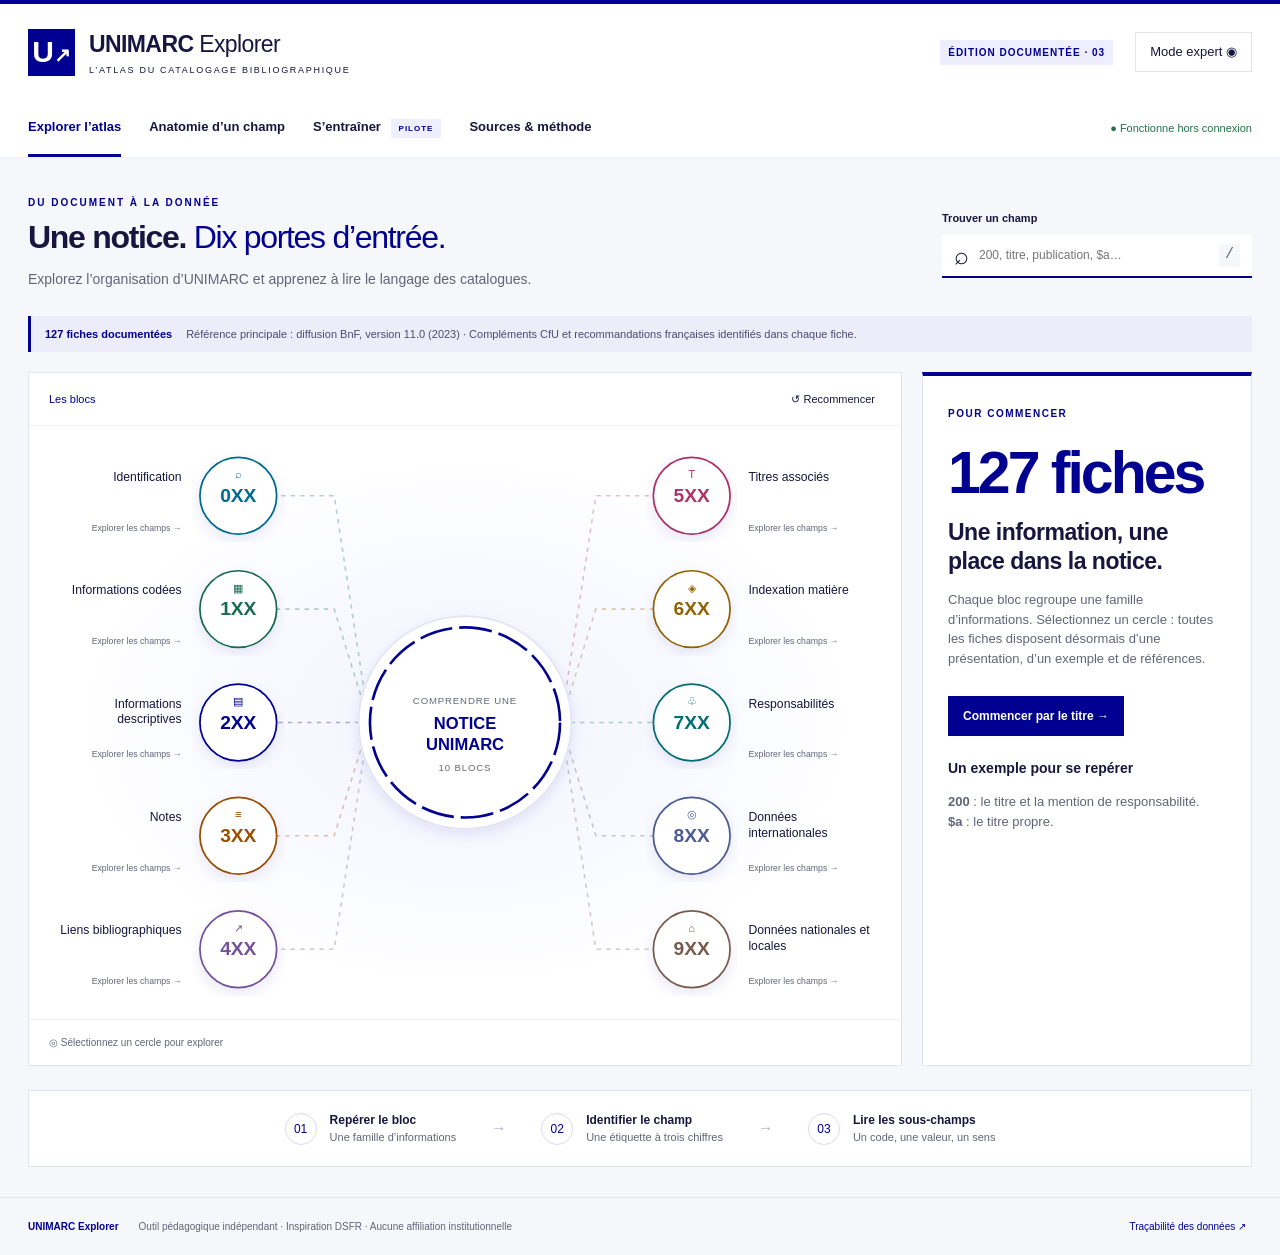
==== commit fd4cade1: "Expand UNIMARC Explorer to 127 documented fields and paginate radial navigation" ====
--- a/unimarc-explorer.html
+++ b/unimarc-explorer.html
@@ -1,42 +1,44 @@
 <!doctype html>
-<html lang="fr"><head><meta charset="utf-8"><meta name="viewport" content="width=device-width,initial-scale=1"><meta name="description" content="Une maquette pédagogique pour découvrir les blocs du format UNIMARC bibliographique."><title>UNIMARC Explorer — Comprendre une notice bibliographique</title><style>:root{--blue:#000091;--ink:#16163f;--muted:#626577;--line:#e1e3ed;--paper:#fff;--bg:#f6f7fb;--accent:#087d8d}*{box-sizing:border-box}body{margin:0;background:var(--bg);color:var(--ink);font-family:Marianne,Arial,sans-serif;font-size:15px;line-height:1.5}button,input{font:inherit}button{cursor:pointer;color:inherit}button:focus-visible,a:focus-visible,input:focus-visible,[tabindex]:focus-visible{outline:3px solid #f5a623;outline-offset:4px}button{border:0;background:transparent}a{color:var(--blue);text-underline-offset:3px}header{background:white;display:flex;align-items:center;gap:22px;padding:23px max(28px,calc((100vw - 1440px)/2));border-top:4px solid var(--blue)}.brand{display:flex;align-items:center;gap:14px;margin-right:auto}.brand-icon{background:var(--blue);color:white;width:47px;height:47px;font-size:30px;font-weight:800;text-align:center;position:relative}.brand-icon span{font-size:20px}.brand strong{font-size:23px;letter-spacing:-.6px}.brand strong span{font-weight:400}.brand small{display:block;font-size:9px;letter-spacing:1.7px;margin-top:2px}.edition,.tiny{font-size:10px;font-weight:700;letter-spacing:1px;background:#eeeeff;color:var(--blue);padding:5px 8px}.tiny{font-size:8px;margin-left:6px}#expert{border:1px solid var(--line);padding:9px 14px;font-size:13px}#expert[aria-pressed=true]{background:var(--blue);color:white}.mainnav{background:white;display:flex;align-items:center;gap:28px;padding:0 max(28px,calc((100vw - 1440px)/2));box-shadow:0 2px 3px #00000005}.mainnav>button{padding:17px 0;border-bottom:3px solid transparent;font-size:13px;font-weight:600}.mainnav>button[aria-current=page]{border-color:var(--blue);color:var(--blue)}.offline{margin-left:auto;font-size:11px;color:#25714a}main{max-width:1440px;margin:auto;padding:38px 28px 0}.intro{display:flex;justify-content:space-between;gap:36px;align-items:center}.eyebrow{color:var(--blue);font-size:10px;letter-spacing:2px;font-weight:bold;margin:0 0 8px}h1{font-size:clamp(25px,2.5vw,37px);letter-spacing:-1.3px;line-height:1.2;margin:0 0 13px;font-weight:800}h1 em{font-style:normal;font-weight:400;color:var(--blue)}.lead{color:var(--muted);font-size:14px;margin:0}.searchwrap{width:310px;flex-shrink:0;position:relative}.searchwrap label{font-size:11px;font-weight:600}.searchbox{display:flex;align-items:center;background:white;border-bottom:2px solid var(--blue);padding:8px 12px;gap:8px;margin-top:6px}.searchbox>span{font-size:25px;line-height:1}.searchbox input{width:100%;min-width:0;border:0;outline:none;font-size:12px;background:transparent}.searchbox kbd{background:var(--bg);padding:0 6px;color:var(--muted)}#results:not(:empty){position:absolute;z-index:4;left:0;right:0;max-height:330px;overflow:auto;background:white;box-shadow:0 8px 24px #15153f22;border:1px solid var(--line);padding:10px}#results button{display:block;text-align:left;width:100%;padding:10px;font-size:12px}#results button:hover{background:var(--bg)}#results p{font-size:12px}.notice{display:flex;gap:14px;align-items:baseline;background:#ededfa;border-left:3px solid var(--blue);padding:10px 14px;margin:26px 0 20px;font-size:11px;color:#4a4a70}.notice strong{white-space:nowrap;color:var(--blue)}#workspace{display:grid;grid-template-columns:minmax(0,1fr) 330px;gap:20px}.atlas-pane{background:white;border:1px solid var(--line);min-width:0}.toolbar{display:flex;align-items:center;justify-content:space-between;padding:15px 20px;border-bottom:1px solid #f0f0f5;font-size:11px;min-height:53px}.toolbar button{font-size:11px}#crumb{display:flex;align-items:center;gap:8px;flex-wrap:wrap}#crumb button{color:var(--blue);padding:0}#diagram{min-height:440px;background:radial-gradient(ellipse at center,#f1f3ff 0,white 65%);display:flex;align-items:center}svg{width:100%;display:block;height:auto}svg .connection{fill:none;stroke-width:1.8;opacity:.32;stroke-dasharray:5 6;animation:flow 20s linear infinite}svg .connection.active{opacity:1;stroke-width:3}svg .node circle{fill:white;stroke-width:2;transition:filter .2s,stroke-width .2s}svg .node:hover circle,svg .node:focus circle,svg .node.active circle{stroke-width:4;filter:drop-shadow(0 0 8px #7777dd50)}svg .node{cursor:pointer}svg text{font-family:Arial,sans-serif}svg .tag{font-size:22px;font-weight:700}svg .label{font-size:14px;fill:var(--ink)}svg .hint{font-size:10px;fill:var(--muted)}svg .center-title{font-size:19px;font-weight:700;fill:var(--blue)}svg .center-small{font-size:11px;fill:var(--muted);letter-spacing:1px}.diagramfooter{display:flex;gap:10px;justify-content:space-between;padding:15px 20px;border-top:1px solid #f0f0f5;font-size:10px;color:var(--muted)}.diagramfooter button{font-size:11px;color:var(--blue)}#detail{background:white;border:1px solid var(--line);padding:25px;min-width:0;border-top:4px solid var(--accent)}.overline{font-size:10px;font-weight:700;letter-spacing:1.5px;text-transform:uppercase;color:var(--accent)}.bigcode{font-size:59px;font-weight:800;line-height:1.1;letter-spacing:-3px;margin:17px 0 12px;color:var(--accent)}h2{font-size:23px;line-height:1.25;margin:10px 0 15px;letter-spacing:-.5px}h3{font-size:14px;margin:22px 0 8px}#detail p{font-size:13px;color:var(--muted)}.badge{display:inline-block;background:#f0f2f7;color:#55576c;padding:4px 8px;font-size:10px}.badge.good{background:#e4f4ed;color:#24644b}.primary{background:var(--blue);color:white;padding:11px 15px;font-size:12px;font-weight:600;margin-top:15px}.primary:hover{background:#2626b1}.fieldlist{display:flex;flex-wrap:wrap;gap:6px}.fieldlist button{border:1px solid var(--line);padding:5px 9px;font-size:12px;border-radius:3px}.fieldlist button:hover,.fieldlist button.selected{background:var(--blue);color:white}.smallnote{font-size:10px!important;border-top:1px solid var(--line);padding-top:16px;margin-top:23px}.learning-strip{display:flex;align-items:center;justify-content:center;gap:35px;margin:24px 0 30px;padding:20px;border:1px solid var(--line);background:#fff}.learning-strip>div{display:flex;gap:13px;align-items:center}.learning-strip>div>span{font-size:12px;color:var(--blue);border:1px solid #d9daf3;width:32px;height:32px;display:grid;place-items:center;border-radius:50%}.learning-strip p{margin:0;font-size:12px}.learning-strip small{display:block;color:var(--muted);font-size:11px}.learning-strip i{font-style:normal;color:#aaaac4}footer{max-width:1440px;margin:auto;padding:20px 28px;border-top:1px solid var(--line);display:flex;align-items:center;gap:20px;font-size:10px;color:var(--muted)}footer strong{color:var(--blue)}footer button{margin-left:auto;font-size:10px;color:var(--blue)}#other{background:white;border:1px solid var(--line);padding:30px;min-height:480px}.content-grid{display:grid;grid-template-columns:1fr 1fr;gap:35px}.codebox{display:flex;gap:6px;flex-wrap:wrap;background:#f3f4fa;border:1px solid var(--line);padding:20px;margin:20px 0}.codebox button{font-family:Consolas,monospace;text-align:left;overflow-wrap:anywhere;border-bottom:3px solid #c8cad8;padding:8px;background:white;max-width:100%}.codebox .code-tag{color:var(--blue);border-color:var(--blue)}.codebox .code-ind{color:#7642a5;border-color:#7642a5}.codebox .code-sub{color:#076d79;border-color:#076d79}.context{padding:18px;background:#edf7f7;border-left:3px solid #087d8d;min-height:80px}.expert-only{display:none}body.expert .expert-only{display:block}table{border-collapse:collapse;width:100%;font-size:12px}th,td{text-align:left;padding:10px;border-bottom:1px solid var(--line);vertical-align:top}.tablewrap{overflow:auto}.quiz-options{display:flex;gap:12px;flex-wrap:wrap;margin:25px 0}.quiz-options button{border:1px solid var(--line);padding:16px 28px;font-size:21px;font-family:monospace}.quiz-options button[aria-pressed=true]{background:var(--blue);color:white}.roadmap{display:grid;grid-template-columns:repeat(3,1fr);gap:16px}.roadmap article{background:var(--bg);padding:18px}.roadmap p{font-size:13px}.sr-only{position:absolute;width:1px;height:1px;padding:0;margin:-1px;overflow:hidden;clip:rect(0,0,0,0);white-space:nowrap;border:0}.skip{position:absolute;top:-100px;left:20px;background:white;padding:10px;z-index:99}.skip:focus{top:10px}.mobilegrid{display:none}.empty-note{font-size:12px;color:var(--muted)}[hidden]{display:none!important}@keyframes flow{to{stroke-dashoffset:-220}}@media(min-width:1500px){#diagram{min-height:550px}}@media(max-width:1050px){.mainnav{gap:20px}.offline{display:none}#workspace{grid-template-columns:minmax(0,1fr) 290px}#detail{padding:20px}.intro{align-items:flex-start}.searchwrap{width:260px}.notice{display:block}.notice span{display:block;margin-top:4px}#diagram{min-height:400px}.learning-strip{gap:17px}}@media(max-width:760px){header{padding:15px 18px;gap:10px}.brand strong{font-size:18px}.brand small{font-size:7px;letter-spacing:.9px}.brand-icon{width:37px;height:37px;font-size:24px}.edition{display:none}#expert{font-size:10px;padding:7px}.mainnav{padding:0 18px;gap:21px;overflow:auto}.mainnav>button{white-space:nowrap;font-size:11px}.tiny{display:none}main{padding:25px 16px 0}.intro{display:block}h1{letter-spacing:-.7px}.searchwrap{width:100%;margin-top:22px}.notice{margin-top:20px}#workspace{grid-template-columns:1fr}#diagram{display:none}.mobilegrid{display:grid;grid-template-columns:repeat(2,minmax(0,1fr));gap:10px;padding:16px}.mobilegrid button{background:#fff;border:1px solid var(--line);border-left:4px solid var(--node);text-align:left;padding:13px;min-height:92px}.mobilegrid b{display:block;color:var(--node);font-size:23px}.mobilegrid span{font-size:12px}.mobilegrid button.active{background:#f0f1ff}.toolbar{padding:13px}.diagramfooter{padding:13px}#detail{padding:22px}.bigcode{font-size:42px}.learning-strip{align-items:flex-start;justify-content:flex-start;gap:18px;flex-direction:column}.learning-strip>i{display:none}footer{padding:18px;align-items:flex-start;flex-wrap:wrap;gap:8px}footer span{width:100%}footer button{margin-left:0;padding:0}.content-grid,.roadmap{grid-template-columns:1fr}#other{padding:20px}.codebox{padding:12px}.searchbox input{font-size:14px}}@media(prefers-reduced-motion:reduce){*,*::before,*::after{animation:none!important;transition:none!important;scroll-behavior:auto!important}}
+<html lang="fr"><head><meta charset="utf-8"><meta name="viewport" content="width=device-width,initial-scale=1"><meta name="description" content="127 fiches documentées pour explorer le format UNIMARC bibliographique et plusieurs supports."><title>UNIMARC Explorer — Comprendre une notice bibliographique</title><style>:root{--blue:#000091;--ink:#16163f;--muted:#626577;--line:#e1e3ed;--paper:#fff;--bg:#f6f7fb;--accent:#087d8d}*{box-sizing:border-box}body{margin:0;background:var(--bg);color:var(--ink);font-family:Marianne,Arial,sans-serif;font-size:15px;line-height:1.5}button,input{font:inherit}button{cursor:pointer;color:inherit}button:focus-visible,a:focus-visible,input:focus-visible,[tabindex]:focus-visible{outline:3px solid #f5a623;outline-offset:4px}button{border:0;background:transparent}a{color:var(--blue);text-underline-offset:3px}header{background:white;display:flex;align-items:center;gap:22px;padding:23px max(28px,calc((100vw - 1440px)/2));border-top:4px solid var(--blue)}.brand{display:flex;align-items:center;gap:14px;margin-right:auto}.brand-icon{background:var(--blue);color:white;width:47px;height:47px;font-size:30px;font-weight:800;text-align:center;position:relative}.brand-icon span{font-size:20px}.brand strong{font-size:23px;letter-spacing:-.6px}.brand strong span{font-weight:400}.brand small{display:block;font-size:9px;letter-spacing:1.7px;margin-top:2px}.edition,.tiny{font-size:10px;font-weight:700;letter-spacing:1px;background:#eeeeff;color:var(--blue);padding:5px 8px}.tiny{font-size:8px;margin-left:6px}#expert{border:1px solid var(--line);padding:9px 14px;font-size:13px}#expert[aria-pressed=true]{background:var(--blue);color:white}.mainnav{background:white;display:flex;align-items:center;gap:28px;padding:0 max(28px,calc((100vw - 1440px)/2));box-shadow:0 2px 3px #00000005}.mainnav>button{padding:17px 0;border-bottom:3px solid transparent;font-size:13px;font-weight:600}.mainnav>button[aria-current=page]{border-color:var(--blue);color:var(--blue)}.offline{margin-left:auto;font-size:11px;color:#25714a}main{max-width:1440px;margin:auto;padding:38px 28px 0}.intro{display:flex;justify-content:space-between;gap:36px;align-items:center}.eyebrow{color:var(--blue);font-size:10px;letter-spacing:2px;font-weight:bold;margin:0 0 8px}h1{font-size:clamp(25px,2.5vw,37px);letter-spacing:-1.3px;line-height:1.2;margin:0 0 13px;font-weight:800}h1 em{font-style:normal;font-weight:400;color:var(--blue)}.lead{color:var(--muted);font-size:14px;margin:0}.searchwrap{width:310px;flex-shrink:0;position:relative}.searchwrap label{font-size:11px;font-weight:600}.searchbox{display:flex;align-items:center;background:white;border-bottom:2px solid var(--blue);padding:8px 12px;gap:8px;margin-top:6px}.searchbox>span{font-size:25px;line-height:1}.searchbox input{width:100%;min-width:0;border:0;outline:none;font-size:12px;background:transparent}.searchbox kbd{background:var(--bg);padding:0 6px;color:var(--muted)}#results:not(:empty){position:absolute;z-index:4;left:0;right:0;max-height:330px;overflow:auto;background:white;box-shadow:0 8px 24px #15153f22;border:1px solid var(--line);padding:10px}#results button{display:block;text-align:left;width:100%;padding:10px;font-size:12px}#results button:hover{background:var(--bg)}#results p{font-size:12px}.notice{display:flex;gap:14px;align-items:baseline;background:#ededfa;border-left:3px solid var(--blue);padding:10px 14px;margin:26px 0 20px;font-size:11px;color:#4a4a70}.notice strong{white-space:nowrap;color:var(--blue)}#workspace{display:grid;grid-template-columns:minmax(0,1fr) 330px;gap:20px}.atlas-pane{background:white;border:1px solid var(--line);min-width:0}.toolbar{display:flex;align-items:center;justify-content:space-between;padding:15px 20px;border-bottom:1px solid #f0f0f5;font-size:11px;min-height:53px}.toolbar button{font-size:11px}#crumb{display:flex;align-items:center;gap:8px;flex-wrap:wrap}#crumb button{color:var(--blue);padding:0}#diagram{min-height:440px;background:radial-gradient(ellipse at center,#f1f3ff 0,white 65%);display:flex;align-items:center}svg{width:100%;display:block;height:auto}svg .connection{fill:none;stroke-width:1.8;opacity:.32;stroke-dasharray:5 6;animation:flow 20s linear infinite}svg .connection.active{opacity:1;stroke-width:3}svg .node circle{fill:white;stroke-width:2;transition:filter .2s,stroke-width .2s}svg .node:hover circle,svg .node:focus circle,svg .node.active circle{stroke-width:4;filter:drop-shadow(0 0 8px #7777dd50)}svg .node{cursor:pointer}svg text{font-family:Arial,sans-serif}svg .tag{font-size:22px;font-weight:700}svg .label{font-size:14px;fill:var(--ink)}svg .hint{font-size:10px;fill:var(--muted)}svg .center-title{font-size:19px;font-weight:700;fill:var(--blue)}svg .center-small{font-size:11px;fill:var(--muted);letter-spacing:1px}.diagramfooter{display:flex;gap:10px;justify-content:space-between;padding:15px 20px;border-top:1px solid #f0f0f5;font-size:10px;color:var(--muted)}.diagramfooter button{font-size:11px;color:var(--blue)}#detail{background:white;border:1px solid var(--line);padding:25px;min-width:0;border-top:4px solid var(--accent)}.overline{font-size:10px;font-weight:700;letter-spacing:1.5px;text-transform:uppercase;color:var(--accent)}.bigcode{font-size:59px;font-weight:800;line-height:1.1;letter-spacing:-3px;margin:17px 0 12px;color:var(--accent)}h2{font-size:23px;line-height:1.25;margin:10px 0 15px;letter-spacing:-.5px}h3{font-size:14px;margin:22px 0 8px}#detail p{font-size:13px;color:var(--muted)}.badge{display:inline-block;background:#f0f2f7;color:#55576c;padding:4px 8px;font-size:10px}.badge.good{background:#e4f4ed;color:#24644b}.primary{background:var(--blue);color:white;padding:11px 15px;font-size:12px;font-weight:600;margin-top:15px}.primary:hover{background:#2626b1}.fieldlist{display:flex;flex-wrap:wrap;gap:6px}.fieldlist button{border:1px solid var(--line);padding:5px 9px;font-size:12px;border-radius:3px}.fieldlist button:hover,.fieldlist button.selected{background:var(--blue);color:white}.smallnote{font-size:10px!important;border-top:1px solid var(--line);padding-top:16px;margin-top:23px}.learning-strip{display:flex;align-items:center;justify-content:center;gap:35px;margin:24px 0 30px;padding:20px;border:1px solid var(--line);background:#fff}.learning-strip>div{display:flex;gap:13px;align-items:center}.learning-strip>div>span{font-size:12px;color:var(--blue);border:1px solid #d9daf3;width:32px;height:32px;display:grid;place-items:center;border-radius:50%}.learning-strip p{margin:0;font-size:12px}.learning-strip small{display:block;color:var(--muted);font-size:11px}.learning-strip i{font-style:normal;color:#aaaac4}footer{max-width:1440px;margin:auto;padding:20px 28px;border-top:1px solid var(--line);display:flex;align-items:center;gap:20px;font-size:10px;color:var(--muted)}footer strong{color:var(--blue)}footer button{margin-left:auto;font-size:10px;color:var(--blue)}#other{background:white;border:1px solid var(--line);padding:30px;min-height:480px}.content-grid{display:grid;grid-template-columns:1fr 1fr;gap:35px}.codebox{display:flex;gap:6px;flex-wrap:wrap;background:#f3f4fa;border:1px solid var(--line);padding:20px;margin:20px 0}.codebox button{font-family:Consolas,monospace;text-align:left;overflow-wrap:anywhere;border-bottom:3px solid #c8cad8;padding:8px;background:white;max-width:100%}.codebox .code-tag{color:var(--blue);border-color:var(--blue)}.codebox .code-ind{color:#7642a5;border-color:#7642a5}.codebox .code-sub{color:#076d79;border-color:#076d79}.context{padding:18px;background:#edf7f7;border-left:3px solid #087d8d;min-height:80px}.expert-only{display:none}body.expert .expert-only{display:block}table{border-collapse:collapse;width:100%;font-size:12px}th,td{text-align:left;padding:10px;border-bottom:1px solid var(--line);vertical-align:top}.tablewrap{overflow:auto}.quiz-options{display:flex;gap:12px;flex-wrap:wrap;margin:25px 0}.quiz-options button{border:1px solid var(--line);padding:16px 28px;font-size:21px;font-family:monospace}.quiz-options button[aria-pressed=true]{background:var(--blue);color:white}.roadmap{display:grid;grid-template-columns:repeat(3,1fr);gap:16px}.roadmap article{background:var(--bg);padding:18px}.roadmap p{font-size:13px}.sr-only{position:absolute;width:1px;height:1px;padding:0;margin:-1px;overflow:hidden;clip:rect(0,0,0,0);white-space:nowrap;border:0}.skip{position:absolute;top:-100px;left:20px;background:white;padding:10px;z-index:99}.skip:focus{top:10px}.mobilegrid{display:none}.empty-note{font-size:12px;color:var(--muted)}[hidden]{display:none!important}@keyframes flow{to{stroke-dashoffset:-220}}@media(min-width:1500px){#diagram{min-height:550px}}@media(max-width:1050px){.mainnav{gap:20px}.offline{display:none}#workspace{grid-template-columns:minmax(0,1fr) 290px}#detail{padding:20px}.intro{align-items:flex-start}.searchwrap{width:260px}.notice{display:block}.notice span{display:block;margin-top:4px}#diagram{min-height:400px}.learning-strip{gap:17px}}@media(max-width:760px){header{padding:15px 18px;gap:10px}.brand strong{font-size:18px}.brand small{font-size:7px;letter-spacing:.9px}.brand-icon{width:37px;height:37px;font-size:24px}.edition{display:none}#expert{font-size:10px;padding:7px}.mainnav{padding:0 18px;gap:21px;overflow:auto}.mainnav>button{white-space:nowrap;font-size:11px}.tiny{display:none}main{padding:25px 16px 0}.intro{display:block}h1{letter-spacing:-.7px}.searchwrap{width:100%;margin-top:22px}.notice{margin-top:20px}#workspace{grid-template-columns:1fr}#diagram{display:none}.mobilegrid{display:grid;grid-template-columns:repeat(2,minmax(0,1fr));gap:10px;padding:16px}.mobilegrid button{background:#fff;border:1px solid var(--line);border-left:4px solid var(--node);text-align:left;padding:13px;min-height:92px}.mobilegrid b{display:block;color:var(--node);font-size:23px}.mobilegrid span{font-size:12px}.mobilegrid button.active{background:#f0f1ff}.toolbar{padding:13px}.diagramfooter{padding:13px}#detail{padding:22px}.bigcode{font-size:42px}.learning-strip{align-items:flex-start;justify-content:flex-start;gap:18px;flex-direction:column}.learning-strip>i{display:none}footer{padding:18px;align-items:flex-start;flex-wrap:wrap;gap:8px}footer span{width:100%}footer button{margin-left:0;padding:0}.content-grid,.roadmap{grid-template-columns:1fr}#other{padding:20px}.codebox{padding:12px}.searchbox input{font-size:14px}}@media(prefers-reduced-motion:reduce){*,*::before,*::after{animation:none!important;transition:none!important;scroll-behavior:auto!important}}
 svg .node{pointer-events:bounding-box}
 .preview-code{display:block;white-space:pre-wrap;overflow-wrap:anywhere;background:#f3f4fa;padding:12px;font-size:12px}.national{background:#fff0da;color:#77500c}.sheetbar{display:flex;align-items:center;gap:25px;justify-content:space-between;margin-bottom:25px}.sheetbar>button{color:var(--blue);font-size:12px}.sheetbar label{font-size:11px;max-width:65%;display:block}.sheetbar select{display:block;max-width:100%;width:500px;padding:9px;border:1px solid var(--line);background:white;color:var(--ink);margin-top:5px;font:inherit}.field-definition{font-size:17px;max-width:950px}.source-status,.example-note{font-size:12px;color:var(--muted)}.indicator-list{font-size:13px}.indicator-list dt{font-weight:700;margin-top:10px}.indicator-list dd{margin:4px 0}.references{margin-top:25px;padding:18px 22px;background:#f3f4fa}.references ul{padding-left:20px}.references li{margin:15px 0;font-size:12px;overflow-wrap:anywhere}.references small{display:block;color:var(--muted)}.source-inventory{display:grid;grid-template-columns:1fr 1fr;gap:15px 25px}.source-inventory button{text-align:left;display:block;width:100%;padding:10px;border-bottom:1px solid var(--line);font-size:12px}.source-inventory button:hover{background:var(--bg)}.source-inventory small{display:block;margin-top:4px;color:var(--muted);font-size:10px}.codebox .code-control{color:#076d79;border-color:#076d79}.content-grid p{font-size:13px}.tablewrap td{overflow-wrap:anywhere}.tablewrap th{background:#f7f7fc}.codebox button:hover,.codebox button:focus{background:#eeeeff}@media(max-width:760px){.sheetbar{align-items:flex-start;flex-direction:column;gap:15px}.sheetbar label{max-width:100%;width:100%}.sheetbar select{width:100%}.source-inventory{grid-template-columns:1fr}.field-definition{font-size:15px}.references{padding:14px}.tablewrap{width:100%}}
+
+.pagination{display:flex;align-items:center;justify-content:center;flex-wrap:wrap;gap:12px;padding:12px;border-top:1px solid #e2e3f3}.pagination[hidden]{display:none}.pagination span{font-size:.85rem}.pagination button{padding:8px 12px;color:#000091;background:#eeeeff;border:1px solid #c5c5ed;border-radius:4px}.pagination button:disabled{opacity:.45;cursor:default}
 </style></head>
 <body><a class="skip" href="#main">Aller au contenu</a>
-<header><div class="brand"><span class="brand-icon" aria-hidden="true">U<span>↗</span></span><div><strong>UNIMARC <span>Explorer</span></strong><small>L’ATLAS DU CATALOGAGE BIBLIOGRAPHIQUE</small></div></div><span class="edition">ÉDITION DOCUMENTÉE · 02</span><button id="expert" aria-pressed="false">Mode expert <span aria-hidden="true">◉</span></button></header>
+<header><div class="brand"><span class="brand-icon" aria-hidden="true">U<span>↗</span></span><div><strong>UNIMARC <span>Explorer</span></strong><small>L’ATLAS DU CATALOGAGE BIBLIOGRAPHIQUE</small></div></div><span class="edition">ÉDITION DOCUMENTÉE · 03</span><button id="expert" aria-pressed="false">Mode expert <span aria-hidden="true">◉</span></button></header>
 <nav class="mainnav" aria-label="Navigation principale"><button data-view="atlas" aria-current="page">Explorer l’atlas</button><button data-view="anatomy">Anatomie d’un champ</button><button data-view="training">S’entraîner <span class="tiny">PILOTE</span></button><button data-view="sources">Sources & méthode</button><span class="offline">● Fonctionne hors connexion</span></nav>
 <main id="main"><section class="intro"><div><p class="eyebrow">DU DOCUMENT À LA DONNÉE</p><h1>Une notice. <em>Dix portes d’entrée.</em></h1><p class="lead">Explorez l’organisation d’UNIMARC et apprenez à lire le langage des catalogues.</p></div><div class="searchwrap"><label for="search">Trouver un champ</label><div class="searchbox"><span aria-hidden="true">⌕</span><input id="search" type="search" placeholder="200, titre, publication, $a…" autocomplete="off" aria-controls="results"><kbd>/</kbd></div><div id="results" aria-live="polite"></div></div></section>
-<div class="notice"><strong>59 fiches documentées</strong><span>Référence principale : diffusion BnF, version 11.0 (2023) · Compléments CfU et recommandations françaises identifiés dans chaque fiche.</span></div>
-<section id="workspace"><div class="atlas-pane"><div class="toolbar"><nav id="crumb" aria-label="Fil d’Ariane"></nav><button id="reset">↺ Recommencer</button></div><div id="diagram"></div><div id="mobilegrid" class="mobilegrid"></div><div class="diagramfooter"><span>◎ Sélectionnez un cercle pour explorer</span><button id="back">← Retour aux blocs</button></div></div><aside id="detail" aria-label="Fiche pédagogique"></aside></section>
+<div class="notice"><strong>127 fiches documentées</strong><span>Référence principale : diffusion BnF, version 11.0 (2023) · Compléments CfU et recommandations françaises identifiés dans chaque fiche.</span></div>
+<section id="workspace"><div class="atlas-pane"><div class="toolbar"><nav id="crumb" aria-label="Fil d’Ariane"></nav><button id="reset">↺ Recommencer</button></div><div id="diagram"></div><nav id="pagination" class="pagination" aria-label="Pages des champs du bloc" hidden></nav><div id="mobilegrid" class="mobilegrid"></div><div class="diagramfooter"><span>◎ Sélectionnez un cercle pour explorer</span><button id="back">← Retour aux blocs</button></div></div><aside id="detail" aria-label="Fiche pédagogique"></aside></section>
 <section id="other" hidden></section>
 <section class="learning-strip"><div><span>01</span><p><strong>Repérer le bloc</strong><small>Une famille d’informations</small></p></div><i aria-hidden="true">→</i><div><span>02</span><p><strong>Identifier le champ</strong><small>Une étiquette à trois chiffres</small></p></div><i aria-hidden="true">→</i><div><span>03</span><p><strong>Lire les sous-champs</strong><small>Un code, une valeur, un sens</small></p></div></section>
-</main><footer><strong>UNIMARC Explorer</strong><span>Outil pédagogique indépendant · Inspiration DSFR · Aucune affiliation institutionnelle</span><button data-view="sources">Traçabilité des données ↗</button></footer><div id="announcement" class="sr-only" role="status"></div><script>window.UNIMARC_DATA={"schemaVersion":"0.2","scope":"59 fiches documentées : profil de diffusion BnF 2023, compléments CfU et recommandations nationales explicitement identifiés.","consulted":"2026-10-23","blocks":[{"id":"0XX","title":"Identification","subtitle":"Reconnaître et identifier","color":"#006b8f","icon":"⌕","description":"Distinguer la notice de la ressource : un identifiant de notice et un ISBN ne désignent pas la même chose.","fields":["001","003","010","011","017","035","073"],"source":"https://www.transition-bibliographique.fr/unimarc/manuel-unimarc-format-bibliographique/","consulted":"2026-10-23"},{"id":"1XX","title":"Informations codées","subtitle":"Décrire avec des codes","color":"#176b50","icon":"▦","description":"Rendre certaines informations exploitables par les machines : langue, pays ou caractéristiques de la ressource.","fields":["100","101","102","105","106"],"source":"https://www.transition-bibliographique.fr/unimarc/manuel-unimarc-format-bibliographique/","consulted":"2026-10-23"},{"id":"2XX","title":"Informations descriptives","subtitle":"Décrire la publication","color":"#000091","icon":"▤","description":"Transcrire les informations qui permettent de reconnaître la publication : titre, édition, publication et description matérielle.","fields":["200","205","210","214","215","225"],"source":"https://www.transition-bibliographique.fr/unimarc/manuel-unimarc-format-bibliographique/","consulted":"2026-10-23"},{"id":"3XX","title":"Notes","subtitle":"Préciser et expliquer","color":"#9a4e00","icon":"≡","description":"Apporter des précisions qui complètent la description, comme un résumé ou une note de contenu.","fields":["300","304","305","317","320","327","330","359"],"source":"https://www.transition-bibliographique.fr/unimarc/manuel-unimarc-format-bibliographique/","consulted":"2026-10-23"},{"id":"4XX","title":"Liens bibliographiques","subtitle":"Relier les notices","color":"#75509b","icon":"↗","description":"Exprimer une relation entre des ressources décrites dans des notices bibliographiques distinctes.","fields":["410","451","452","461","463","464"],"source":"https://www.transition-bibliographique.fr/unimarc/manuel-unimarc-format-bibliographique/","consulted":"2026-10-23"},{"id":"5XX","title":"Titres associés","subtitle":"Multiplier les accès au titre","color":"#ad3267","icon":"T","description":"Proposer des accès par des titres associés à la ressource. Leur emploi dépend du type de titre et du contexte.","fields":["500","510","512","517","540"],"source":"https://www.transition-bibliographique.fr/unimarc/manuel-unimarc-format-bibliographique/","consulted":"2026-10-23"},{"id":"6XX","title":"Indexation matière","subtitle":"Dire de quoi il est question","color":"#926100","icon":"◈","description":"Décrire le sujet ou la forme d’une ressource et faciliter sa découverte par le contenu.","fields":["600","601","602","604","605","606","607","608","610"],"source":"https://www.transition-bibliographique.fr/unimarc/manuel-unimarc-format-bibliographique/","consulted":"2026-10-23"},{"id":"7XX","title":"Responsabilités","subtitle":"Identifier les contributions","color":"#006d73","icon":"♧","description":"Enregistrer des points d’accès associés aux personnes et collectivités responsables de la ressource.","fields":["700","701","702","710","711","712"],"source":"https://www.transition-bibliographique.fr/unimarc/manuel-unimarc-format-bibliographique/","consulted":"2026-10-23"},{"id":"8XX","title":"Données internationales","subtitle":"Documenter et localiser","color":"#4d5a93","icon":"◎","description":"Apporter des informations sur le catalogage, les établissements et les modalités d’accès à la ressource.","fields":["801","830","850","852","856"],"source":"https://www.transition-bibliographique.fr/unimarc/manuel-unimarc-format-bibliographique/","consulted":"2026-10-23"},{"id":"9XX","title":"Données nationales et locales","subtitle":"Tenir compte du contexte","color":"#775a4c","icon":"⌂","description":"Réservé aux usages nationaux et locaux. La signification d’une zone dépend de la documentation et de la grille applicables.","fields":["930","995"],"source":"https://www.transition-bibliographique.fr/unimarc/manuel-unimarc-format-bibliographique/","consulted":"2026-10-23"}],"fields":[{"tag":"001","block":"0XX","title":"Identificateur de la notice","status":"Documenté selon la source et l’édition citées ; synthèse pédagogique, sans certification externe.","source":"https://www.bnf.fr/sites/default/files/2023-10/UNIMARC_B.pdf","consulted":"2026-10-23","shortTitle":"Identificateur de la notice","function":"Identifier de façon univoque cet enregistrement dans le système qui produit la notice.","example":"001 EX-000001","errors":"Confondre l’identifiant de notice et l’ISBN de la publication.","practice":"Conserver la provenance du numéro lors des échanges ; le même livre peut être décrit par plusieurs notices.","control":true,"sourceTitle":"Format UNIMARC des notices bibliographiques fournies par la BnF","sourcePages":[10],"sourceLink":"https://www.bnf.fr/sites/default/files/2023-10/UNIMARC_B.pdf#page=10","version":"BnF · version 11.0 · septembre 2023","profile":"Profil de diffusion BnF 2023","bnfCoverage":true,"validationStatus":"documented-source-checked","frequency":"Selon le type d’identifiant présent sur la ressource ou dans la notice (indication pédagogique, sans mesure statistique).","indicators":[],"obligation":"Non précisée par ce document de diffusion BnF ; ne pas en déduire une règle de saisie.","subs":[],"exampleNote":"Exemple pédagogique fictif et réduit : illustration de syntaxe, pas une notice prête à importer. # représente un blanc dans cette présentation ; | est un caractère de remplissage, distinct du blanc.","authorities":"Aucun lien d’autorité n’est déduit automatiquement de cet exemple.","cataloguing":"Le format structure les données ; le choix et la transcription des éléments relèvent aussi des règles de catalogage applicables. Aucune équivalence détaillée RDA-FR n’est déduite automatiquement.","koha":"L’affichage, l’indexation et les contraintes de saisie d’un SIGB dépendent de sa grille locale ; ils ne sont pas fixés par cette fiche.","references":[{"title":"Format UNIMARC des notices bibliographiques fournies par la BnF","url":"https://www.bnf.fr/sites/default/files/2023-10/UNIMARC_B.pdf","version":"BnF · version 11.0 · septembre 2023","pages":[10],"consulted":"2026-10-23","scope":"Profil de diffusion BnF 2023"}],"positions":[],"keywords":[]},{"tag":"003","block":"0XX","title":"Identifiant pérenne ARK de la notice","status":"Documenté selon la source et l’édition citées ; synthèse pédagogique, sans certification externe.","source":"https://www.bnf.fr/sites/default/files/2023-10/UNIMARC_B.pdf","consulted":"2026-10-23","shortTitle":"Identifiant pérenne ARK de la notice","function":"Fournir l’identifiant pérenne ARK permettant de retrouver une notice BnF dans la durée.","example":"003 http://catalogue.bnf.fr/ark:/12148/cb375475483","errors":"Prendre cet ARK de notice pour l’adresse d’un exemplaire numérisé.","practice":"Dans la diffusion BnF, conserver l’URI ARK complète. L’exemple est repris du document source, page 10.","control":true,"sourceTitle":"Format UNIMARC des notices bibliographiques fournies par la BnF","sourcePages":[10],"sourceLink":"https://www.bnf.fr/sites/default/files/2023-10/UNIMARC_B.pdf#page=10","version":"BnF · version 11.0 · septembre 2023","profile":"Profil de diffusion BnF 2023","bnfCoverage":true,"validationStatus":"documented-source-checked","frequency":"Selon le type d’identifiant présent sur la ressource ou dans la notice (indication pédagogique, sans mesure statistique).","indicators":[],"obligation":"Non précisée par ce document de diffusion BnF ; ne pas en déduire une règle de saisie.","subs":[],"exampleNote":"Exemple d’ARK repris du document BnF, page 10.","authorities":"Aucun lien d’autorité n’est déduit automatiquement de cet exemple.","cataloguing":"Le format structure les données ; le choix et la transcription des éléments relèvent aussi des règles de catalogage applicables. Aucune équivalence détaillée RDA-FR n’est déduite automatiquement.","koha":"L’affichage, l’indexation et les contraintes de saisie d’un SIGB dépendent de sa grille locale ; ils ne sont pas fixés par cette fiche.","references":[{"title":"Format UNIMARC des notices bibliographiques fournies par la BnF","url":"https://www.bnf.fr/sites/default/files/2023-10/UNIMARC_B.pdf","version":"BnF · version 11.0 · septembre 2023","pages":[10],"consulted":"2026-10-23","scope":"Profil de diffusion BnF 2023"}],"positions":[],"keywords":[]},{"tag":"010","block":"0XX","title":"ISBN (International Standard Book Number)","status":"Documenté selon la source et l’édition citées ; synthèse pédagogique, sans certification externe.","source":"https://www.bnf.fr/sites/default/files/2023-10/UNIMARC_B.pdf","consulted":"2026-10-23","shortTitle":"ISBN (International Standard Book Number)","function":"Identifier une publication par son ISBN et distinguer les différentes présentations au moyen de qualificatifs.","example":"010 ## $a9782123456780$bBroché","errors":"Placer un ISBN imprimé erroné dans $a plutôt que dans $z.","practice":"Contrôler la clé et la présentation concernée. Le numéro pédagogique possède une clé calculée, sans attribution ISBN revendiquée.","control":false,"sourceTitle":"Format UNIMARC des notices bibliographiques fournies par la BnF","sourcePages":[10],"sourceLink":"https://www.bnf.fr/sites/default/files/2023-10/UNIMARC_B.pdf#page=10","version":"BnF · version 11.0 · septembre 2023","profile":"Profil de diffusion BnF 2023","bnfCoverage":true,"validationStatus":"documented-source-checked","frequency":"Selon le type d’identifiant présent sur la ressource ou dans la notice (indication pédagogique, sans mesure statistique).","indicators":["# : non défini.","# : non défini."],"obligation":"Non précisée par ce document de diffusion BnF ; ne pas en déduire une règle de saisie.","subs":[["a","Numéro (ISBN)","Non précisée par ce document de diffusion BnF ; ne pas en déduire une règle de saisie.","Numéro (ISBN)"],["b","Qualificatifs","Non précisée par ce document de diffusion BnF ; ne pas en déduire une règle de saisie.","Qualificatifs"],["d","Disponibilité et/ou prix","Non précisée par ce document de diffusion BnF ; ne pas en déduire une règle de saisie.","Disponibilité et/ou prix"],["z","ISBN erroné","Non précisée par ce document de diffusion BnF ; ne pas en déduire une règle de saisie.","ISBN erroné"]],"exampleNote":"Exemple pédagogique fictif et réduit : illustration de syntaxe, pas une notice prête à importer. # représente un blanc dans cette présentation ; | est un caractère de remplissage, distinct du blanc.","authorities":"Aucun lien d’autorité n’est déduit automatiquement de cet exemple.","cataloguing":"Le format structure les données ; le choix et la transcription des éléments relèvent aussi des règles de catalogage applicables. Aucune équivalence détaillée RDA-FR n’est déduite automatiquement.","koha":"L’affichage, l’indexation et les contraintes de saisie d’un SIGB dépendent de sa grille locale ; ils ne sont pas fixés par cette fiche.","references":[{"title":"Format UNIMARC des notices bibliographiques fournies par la BnF","url":"https://www.bnf.fr/sites/default/files/2023-10/UNIMARC_B.pdf","version":"BnF · version 11.0 · septembre 2023","pages":[10],"consulted":"2026-10-23","scope":"Profil de diffusion BnF 2023"}],"positions":[],"keywords":["isbn","livre"]},{"tag":"011","block":"0XX","title":"ISSN (International Standard Serial Number)","status":"Documenté selon la source et l’édition citées ; synthèse pédagogique, sans certification externe.","source":"https://www.bnf.fr/sites/default/files/2023-10/UNIMARC_B.pdf","consulted":"2026-10-23","shortTitle":"ISSN (International Standard Serial Number)","function":"Identifier une ressource continue par son ISSN et, le cas échéant, conserver son ISSN de liaison.","example":"011 0# $a1234-5679","errors":"Confondre ISSN annulé ($y), erroné ($z) et ISSN-L ($f).","practice":"Distinguer titre de ressource continue et édition/support. Le numéro fictif illustre la syntaxe, sans attribution ISSN revendiquée.","control":false,"sourceTitle":"Format UNIMARC des notices bibliographiques fournies par la BnF","sourcePages":[10],"sourceLink":"https://www.bnf.fr/sites/default/files/2023-10/UNIMARC_B.pdf#page=10","version":"BnF · version 11.0 · septembre 2023","profile":"Profil de diffusion BnF 2023","bnfCoverage":true,"validationStatus":"documented-source-checked","frequency":"Selon le type d’identifiant présent sur la ressource ou dans la notice (indication pédagogique, sans mesure statistique).","indicators":["0 : intérêt national ou international ; 1 : intérêt local.","# : non défini."],"obligation":"Non précisée par ce document de diffusion BnF ; ne pas en déduire une règle de saisie.","subs":[["a","Numéro (ISSN)","Non précisée par ce document de diffusion BnF ; ne pas en déduire une règle de saisie.","Numéro (ISSN)"],["d","Disponibilité et/ou prix","Non précisée par ce document de diffusion BnF ; ne pas en déduire une règle de saisie.","Disponibilité et/ou prix"],["f","ISSN-L [Mise à jour 2016]","Non précisée par ce document de diffusion BnF ; ne pas en déduire une règle de saisie.","ISSN-L [Mise à jour 2016]"],["g","ISSN-L annulé [Mise à jour 2016]","Non précisée par ce document de diffusion BnF ; ne pas en déduire une règle de saisie.","ISSN-L annulé [Mise à jour 2016]"],["y","ISSN annulé","Non précisée par ce document de diffusion BnF ; ne pas en déduire une règle de saisie.","ISSN annulé"],["z","ISSN erroné [Mise à jour 2016]","Non précisée par ce document de diffusion BnF ; ne pas en déduire une règle de saisie.","ISSN erroné [Mise à jour 2016]"]],"exampleNote":"Exemple pédagogique fictif et réduit : illustration de syntaxe, pas une notice prête à importer. # représente un blanc dans cette présentation ; | est un caractère de remplissage, distinct du blanc.","authorities":"Aucun lien d’autorité n’est déduit automatiquement de cet exemple.","cataloguing":"Le format structure les données ; le choix et la transcription des éléments relèvent aussi des règles de catalogage applicables. Aucune équivalence détaillée RDA-FR n’est déduite automatiquement.","koha":"L’affichage, l’indexation et les contraintes de saisie d’un SIGB dépendent de sa grille locale ; ils ne sont pas fixés par cette fiche.","references":[{"title":"Format UNIMARC des notices bibliographiques fournies par la BnF","url":"https://www.bnf.fr/sites/default/files/2023-10/UNIMARC_B.pdf","version":"BnF · version 11.0 · septembre 2023","pages":[10],"consulted":"2026-10-23","scope":"Profil de diffusion BnF 2023"}],"positions":[],"keywords":[]},{"tag":"017","block":"0XX","title":"Autre identifiant","status":"Documenté selon la source et l’édition citées ; synthèse pédagogique, sans certification externe.","source":"https://www.transition-bibliographique.fr/B017_fre","consulted":"2026-10-23","shortTitle":"Autre identifiant","function":"Enregistrer un identifiant de ressource qui ne relève pas d’une zone spécialisée comme 010 ou 011.","example":"017 70 $a10.0000/exemple.2025.1$2doi","errors":"Employer 017 pour un ISBN ou oublier la source quand l’indicateur 1 vaut 7.","practice":"Privilégier la zone dédiée quand elle existe. Le DOI de démonstration est fictif et non résolvable.","control":false,"sourceTitle":"Manuel UNIMARC français — zone 017","sourcePages":[1,2],"sourceLink":"https://www.transition-bibliographique.fr/B017_fre#page=1","version":"IFLA 2017 · traduction CfU 2019","profile":"Complément CfU, hors document de diffusion BnF 2023","bnfCoverage":false,"validationStatus":"documented-source-checked","frequency":"Selon le type d’identifiant présent sur la ressource ou dans la notice (indication pédagogique, sans mesure statistique).","indicators":["7 : source en $2 ; 8 : type non précisé.","0 : pas d’information ; 1 : aucune différence entre formes scannée et lisible ; 2 : différence."],"obligation":"Facultative ; répétable pour plusieurs types ou occurrences d’identifiants.","subs":[["2","Code du référentiel","Non répétable ; source avec indicateur 7","Code du référentiel"],["a","Identifiant","Non répétable ; obligatoire sauf $z","Identifiant"],["b","Qualificatif","Non répétable ; facultatif","Qualificatif"],["d","Modalités d’acquisition et/ou prix","Non répétable ; facultatif","Modalités d’acquisition et/ou prix"],["z","Identifiant erroné","Répétable ; facultatif","Identifiant erroné"]],"exampleNote":"Exemple pédagogique fictif et réduit : illustration de syntaxe, pas une notice prête à importer. # représente un blanc dans cette présentation ; | est un caractère de remplissage, distinct du blanc.","authorities":"Aucun lien d’autorité n’est déduit automatiquement de cet exemple.","cataloguing":"Le format structure les données ; le choix et la transcription des éléments relèvent aussi des règles de catalogage applicables. Aucune équivalence détaillée RDA-FR n’est déduite automatiquement.","koha":"L’affichage, l’indexation et les contraintes de saisie d’un SIGB dépendent de sa grille locale ; ils ne sont pas fixés par cette fiche.","references":[{"title":"Manuel UNIMARC français — zone 017","url":"https://www.transition-bibliographique.fr/B017_fre","version":"IFLA 2017 · traduction CfU 2019","pages":[1,2],"consulted":"2026-10-23","scope":"Complément CfU, hors document de diffusion BnF 2023"}],"positions":[],"keywords":[]},{"tag":"035","block":"0XX","title":"Identificateur de la notice dans un autre système","status":"Documenté selon la source et l’édition citées ; synthèse pédagogique, sans certification externe.","source":"https://www.bnf.fr/sites/default/files/2023-10/UNIMARC_B.pdf","consulted":"2026-10-23","shortTitle":"Identificateur de la notice dans un autre système","function":"Conserver l’identifiant de la notice dans un autre système lors de la récupération ou du rapprochement de données.","example":"035 ## $a(EX)EX-000001","errors":"Assimiler le numéro de contrôle externe au numéro de publication.","practice":"Identifier le système d’origine afin de rendre le rapprochement non ambigu ; utiliser $z pour un numéro erroné ou annulé.","control":false,"sourceTitle":"Format UNIMARC des notices bibliographiques fournies par la BnF","sourcePages":[11],"sourceLink":"https://www.bnf.fr/sites/default/files/2023-10/UNIMARC_B.pdf#page=11","version":"BnF · version 11.0 · septembre 2023","profile":"Profil de diffusion BnF 2023","bnfCoverage":true,"validationStatus":"documented-source-checked","frequency":"Selon le type d’identifiant présent sur la ressource ou dans la notice (indication pédagogique, sans mesure statistique).","indicators":["# : non défini.","# : non défini."],"obligation":"Non précisée par ce document de diffusion BnF ; ne pas en déduire une règle de saisie.","subs":[["a","Numéro de contrôle Numéro d’une notice reprise en grande partie dans un autre système : CNEPS, OCLC ou RLIN.","Non précisée par ce document de diffusion BnF ; ne pas en déduire une règle de saisie.","Numéro de contrôle Numéro d’une notice reprise en grande partie dans un autre système : CNEPS, OCLC ou RLIN."],["z","Numéro erroné ou annulé","Non précisée par ce document de diffusion BnF ; ne pas en déduire une règle de saisie.","Numéro erroné ou annulé"]],"exampleNote":"Exemple pédagogique fictif et réduit : illustration de syntaxe, pas une notice prête à importer. # représente un blanc dans cette présentation ; | est un caractère de remplissage, distinct du blanc.","authorities":"Aucun lien d’autorité n’est déduit automatiquement de cet exemple.","cataloguing":"Le format structure les données ; le choix et la transcription des éléments relèvent aussi des règles de catalogage applicables. Aucune équivalence détaillée RDA-FR n’est déduite automatiquement.","koha":"L’affichage, l’indexation et les contraintes de saisie d’un SIGB dépendent de sa grille locale ; ils ne sont pas fixés par cette fiche.","references":[{"title":"Format UNIMARC des notices bibliographiques fournies par la BnF","url":"https://www.bnf.fr/sites/default/files/2023-10/UNIMARC_B.pdf","version":"BnF · version 11.0 · septembre 2023","pages":[11],"consulted":"2026-10-23","scope":"Profil de diffusion BnF 2023"}],"positions":[],"keywords":[]},{"tag":"073","block":"0XX","title":"EAN (European Article Numbering)","status":"Documenté selon la source et l’édition citées ; synthèse pédagogique, sans certification externe.","source":"https://www.bnf.fr/sites/default/files/2023-10/UNIMARC_B.pdf","consulted":"2026-10-23","shortTitle":"EAN (European Article Numbering)","function":"Identifier la ressource par son numéro EAN dans les produits bibliographiques diffusés par la BnF.","example":"073 #0 $a9782123456780","errors":"Remplacer le deuxième indicateur par un blanc sans consulter la spécification BnF.","practice":"Le second indicateur vaut 0 dans ce document. L’exemple reprend le numéro pédagogique à clé calculée de la fiche 010.","control":false,"sourceTitle":"Format UNIMARC des notices bibliographiques fournies par la BnF","sourcePages":[12,13],"sourceLink":"https://www.bnf.fr/sites/default/files/2023-10/UNIMARC_B.pdf#page=12","version":"BnF · version 11.0 · septembre 2023","profile":"Profil de diffusion BnF 2023","bnfCoverage":true,"validationStatus":"documented-source-checked","frequency":"Selon le type d’identifiant présent sur la ressource ou dans la notice (indication pédagogique, sans mesure statistique).","indicators":["# : non défini.","0 : pas d’information."],"obligation":"Non précisée par ce document de diffusion BnF ; ne pas en déduire une règle de saisie.","subs":[["2","Source [Mise à jour 2016]","Non précisée par ce document de diffusion BnF ; ne pas en déduire une règle de saisie.","Source [Mise à jour 2016]"],["9","Identifiant hiérarchique de sous-notice analytique","Non précisée par ce document de diffusion BnF ; ne pas en déduire une règle de saisie.","Identifiant hiérarchique de sous-notice analytique"],["a","Numéro normalisé","Non précisée par ce document de diffusion BnF ; ne pas en déduire une règle de saisie.","Numéro normalisé"],["b","Qualificatif","Non précisée par ce document de diffusion BnF ; ne pas en déduire une règle de saisie.","Qualificatif"]],"exampleNote":"Exemple pédagogique fictif et réduit : illustration de syntaxe, pas une notice prête à importer. # représente un blanc dans cette présentation ; | est un caractère de remplissage, distinct du blanc.","authorities":"Aucun lien d’autorité n’est déduit automatiquement de cet exemple.","cataloguing":"Le format structure les données ; le choix et la transcription des éléments relèvent aussi des règles de catalogage applicables. Aucune équivalence détaillée RDA-FR n’est déduite automatiquement.","koha":"L’affichage, l’indexation et les contraintes de saisie d’un SIGB dépendent de sa grille locale ; ils ne sont pas fixés par cette fiche.","references":[{"title":"Format UNIMARC des notices bibliographiques fournies par la BnF","url":"https://www.bnf.fr/sites/default/files/2023-10/UNIMARC_B.pdf","version":"BnF · version 11.0 · septembre 2023","pages":[12,13],"consulted":"2026-10-23","scope":"Profil de diffusion BnF 2023"}],"positions":[],"keywords":[]},{"tag":"100","block":"1XX","title":"Données générales de traitement","status":"Documenté selon la source et l’édition citées ; synthèse pédagogique, sans certification externe.","source":"https://www.bnf.fr/sites/default/files/2023-10/UNIMARC_B.pdf","consulted":"2026-10-23","shortTitle":"Données générales de traitement","function":"Regrouper des données générales de traitement dans une chaîne codée à positions fixes.","example":"100 ## $a20261023d2025####m##y0frey0103####ba","errors":"Décaler les positions en supprimant des blancs dans $a.","practice":"Compter 36 positions, de 0 à 35. Dans la présentation pédagogique, # remplace un blanc ; ne pas le confondre avec un code de contenu. Les positions de jeux de caractères reflètent le document de diffusion 2023 ; cet exemple ne constitue pas une recette d’encodage pour tout export Unicode.","control":false,"sourceTitle":"Format UNIMARC des notices bibliographiques fournies par la BnF","sourcePages":[13,14],"sourceLink":"https://www.bnf.fr/sites/default/files/2023-10/UNIMARC_B.pdf#page=13","version":"BnF · version 11.0 · septembre 2023","profile":"Profil de diffusion BnF 2023","bnfCoverage":true,"validationStatus":"documented-source-checked","frequency":"Usuel pour les données codées pertinentes au type de ressource (indication pédagogique, sans mesure statistique).","indicators":["# : non défini.","# : non défini."],"obligation":"Non précisée par ce document de diffusion BnF ; ne pas en déduire une règle de saisie.","subs":[["a","Données générales de traitement — 36 positions (0 à 35)","Non précisée par ce document de diffusion BnF ; ne pas en déduire une règle de saisie.","Données générales de traitement — 36 positions (0 à 35)"]],"exampleNote":"Exemple pédagogique fictif et réduit : illustration de syntaxe, pas une notice prête à importer. # représente un blanc dans cette présentation ; | est un caractère de remplissage, distinct du blanc.","authorities":"Aucun lien d’autorité n’est déduit automatiquement de cet exemple.","cataloguing":"Le format structure les données ; le choix et la transcription des éléments relèvent aussi des règles de catalogage applicables. Aucune équivalence détaillée RDA-FR n’est déduite automatiquement.","koha":"L’affichage, l’indexation et les contraintes de saisie d’un SIGB dépendent de sa grille locale ; ils ne sont pas fixés par cette fiche.","references":[{"title":"Format UNIMARC des notices bibliographiques fournies par la BnF","url":"https://www.bnf.fr/sites/default/files/2023-10/UNIMARC_B.pdf","version":"BnF · version 11.0 · septembre 2023","pages":[13,14],"consulted":"2026-10-23","scope":"Profil de diffusion BnF 2023"}],"positions":[["0–7","Date de création","20261023"],["8","Type de date","d = monographie achevée à la publication"],["9–12","Première date","2025"],["13–16","Seconde date","#### = blancs dans cet exemple"],["17–19","Public destinataire","m## = grand public adulte, puis blancs"],["20","Publication officielle","y = non officielle"],["21","Modification","0 = non modifiée"],["22–24","Langue de catalogage","fre"],["25","Translittération","y = sans règle de translittération"],["26–27","Jeu de caractères","01"],["28–29","Jeu de caractères","03"],["30–33","Jeux additionnels","####"],["34–35","Écriture du titre","ba = latin"]],"keywords":[]},{"tag":"101","block":"1XX","title":"Langue de la ressource","status":"Documenté selon la source et l’édition citées ; synthèse pédagogique, sans certification externe.","source":"https://www.bnf.fr/sites/default/files/2023-10/UNIMARC_B.pdf","consulted":"2026-10-23","shortTitle":"Langue de la ressource","function":"Décrire les langues du texte, de l’original, des résumés ou des sous-titres au moyen de codes.","example":"101 0# $afre","errors":"Confondre langue du document et langue de catalogage portée par 100.","practice":"Choisir la sous-zone d’après le rôle de la langue. Le code fre désigne le français dans le référentiel utilisé par la source.","control":false,"sourceTitle":"Format UNIMARC des notices bibliographiques fournies par la BnF","sourcePages":[14],"sourceLink":"https://www.bnf.fr/sites/default/files/2023-10/UNIMARC_B.pdf#page=14","version":"BnF · version 11.0 · septembre 2023","profile":"Profil de diffusion BnF 2023","bnfCoverage":true,"validationStatus":"documented-source-checked","frequency":"Usuel pour les données codées pertinentes au type de ressource (indication pédagogique, sans mesure statistique).","indicators":["0 : langue originale ; 1 : traduction ; 2 : contient des traductions.","# : non défini."],"obligation":"Non précisée par ce document de diffusion BnF ; ne pas en déduire une règle de saisie.","subs":[["9","Identifiant hiérarchique de sous-notice analytique","Non précisée par ce document de diffusion BnF ; ne pas en déduire une règle de saisie.","Identifiant hiérarchique de sous-notice analytique"],["a","Langue du texte, d'une bande son, etc.","Non précisée par ce document de diffusion BnF ; ne pas en déduire une règle de saisie.","Langue du texte, d'une bande son, etc."],["b","Langue du texte intermédiaire quand le document n’est pas une traduction de l’original","Non précisée par ce document de diffusion BnF ; ne pas en déduire une règle de saisie.","Langue du texte intermédiaire quand le document n’est pas une traduction de l’original"],["c","Langue de l’œuvre originale","Non précisée par ce document de diffusion BnF ; ne pas en déduire une règle de saisie.","Langue de l’œuvre originale"],["d","Langue d’un résumé","Non précisée par ce document de diffusion BnF ; ne pas en déduire une règle de saisie.","Langue d’un résumé"],["g","Langue du titre propre si elle diffère de la langue principale du texte, de la bande son, etc.","Non précisée par ce document de diffusion BnF ; ne pas en déduire une règle de saisie.","Langue du titre propre si elle diffère de la langue principale du texte, de la bande son, etc."],["h","Langue du livret, etc.","Non précisée par ce document de diffusion BnF ; ne pas en déduire une règle de saisie.","Langue du livret, etc."],["i","Langues des textes d'accompagnement (autres que résumé, analyse ou livret…)","Non précisée par ce document de diffusion BnF ; ne pas en déduire une règle de saisie.","Langues des textes d'accompagnement (autres que résumé, analyse ou livret…)"],["j","Langues des sous-titres","Non précisée par ce document de diffusion BnF ; ne pas en déduire une règle de saisie.","Langues des sous-titres"]],"exampleNote":"Exemple pédagogique fictif et réduit : illustration de syntaxe, pas une notice prête à importer. # représente un blanc dans cette présentation ; | est un caractère de remplissage, distinct du blanc.","authorities":"Aucun lien d’autorité n’est déduit automatiquement de cet exemple.","cataloguing":"Le format structure les données ; le choix et la transcription des éléments relèvent aussi des règles de catalogage applicables. Aucune équivalence détaillée RDA-FR n’est déduite automatiquement.","koha":"L’affichage, l’indexation et les contraintes de saisie d’un SIGB dépendent de sa grille locale ; ils ne sont pas fixés par cette fiche.","references":[{"title":"Format UNIMARC des notices bibliographiques fournies par la BnF","url":"https://www.bnf.fr/sites/default/files/2023-10/UNIMARC_B.pdf","version":"BnF · version 11.0 · septembre 2023","pages":[14],"consulted":"2026-10-23","scope":"Profil de diffusion BnF 2023"}],"positions":[],"keywords":[]},{"tag":"102","block":"1XX","title":"Pays de publication ou de production","status":"Documenté selon la source et l’édition citées ; synthèse pédagogique, sans certification externe.","source":"https://www.bnf.fr/sites/default/files/2023-10/UNIMARC_B.pdf","consulted":"2026-10-23","shortTitle":"Pays de publication ou de production","function":"Enregistrer le pays où la publication ou la production a eu lieu.","example":"102 ## $aFR","errors":"Employer fre, code de langue, à la place d’un code de pays.","practice":"Utiliser le référentiel de pays indiqué par la source ; FR désigne ici la France.","control":false,"sourceTitle":"Format UNIMARC des notices bibliographiques fournies par la BnF","sourcePages":[14],"sourceLink":"https://www.bnf.fr/sites/default/files/2023-10/UNIMARC_B.pdf#page=14","version":"BnF · version 11.0 · septembre 2023","profile":"Profil de diffusion BnF 2023","bnfCoverage":true,"validationStatus":"documented-source-checked","frequency":"Usuel pour les données codées pertinentes au type de ressource (indication pédagogique, sans mesure statistique).","indicators":["# : non défini.","# : non défini."],"obligation":"Non précisée par ce document de diffusion BnF ; ne pas en déduire une règle de saisie.","subs":[["a","Pays d’édition","Non précisée par ce document de diffusion BnF ; ne pas en déduire une règle de saisie.","Pays d’édition"]],"exampleNote":"Exemple pédagogique fictif et réduit : illustration de syntaxe, pas une notice prête à importer. # représente un blanc dans cette présentation ; | est un caractère de remplissage, distinct du blanc.","authorities":"Aucun lien d’autorité n’est déduit automatiquement de cet exemple.","cataloguing":"Le format structure les données ; le choix et la transcription des éléments relèvent aussi des règles de catalogage applicables. Aucune équivalence détaillée RDA-FR n’est déduite automatiquement.","koha":"L’affichage, l’indexation et les contraintes de saisie d’un SIGB dépendent de sa grille locale ; ils ne sont pas fixés par cette fiche.","references":[{"title":"Format UNIMARC des notices bibliographiques fournies par la BnF","url":"https://www.bnf.fr/sites/default/files/2023-10/UNIMARC_B.pdf","version":"BnF · version 11.0 · septembre 2023","pages":[14],"consulted":"2026-10-23","scope":"Profil de diffusion BnF 2023"}],"positions":[],"keywords":[]},{"tag":"105","block":"1XX","title":"Zone de données codées : Ressources textuelles - Monographies","status":"Documenté selon la source et l’édition citées ; synthèse pédagogique, sans certification externe.","source":"https://www.bnf.fr/sites/default/files/2023-10/UNIMARC_B.pdf","consulted":"2026-10-23","shortTitle":"Ressources textuelles - Monographies","function":"Coder les caractéristiques d’une monographie textuelle : illustration, nature du contenu, index ou genre.","example":"105 ## $ay###a###001ya","errors":"Traiter la chaîne de 13 positions comme une phrase libre.","practice":"Lire les groupes de positions, puis les codes individuels. Cet exemple de structure représente un texte sans illustration, avec bibliographie et index.","control":false,"sourceTitle":"Format UNIMARC des notices bibliographiques fournies par la BnF","sourcePages":[14,15],"sourceLink":"https://www.bnf.fr/sites/default/files/2023-10/UNIMARC_B.pdf#page=14","version":"BnF · version 11.0 · septembre 2023","profile":"Profil de diffusion BnF 2023","bnfCoverage":true,"validationStatus":"documented-source-checked","frequency":"Usuel pour les données codées pertinentes au type de ressource (indication pédagogique, sans mesure statistique).","indicators":["# : non défini.","# : non défini."],"obligation":"Non précisée par ce document de diffusion BnF ; ne pas en déduire une règle de saisie.","subs":[["a","Données codées des monographies — 13 positions (0 à 12)","Non précisée par ce document de diffusion BnF ; ne pas en déduire une règle de saisie.","Données codées des monographies — 13 positions (0 à 12)"]],"exampleNote":"Exemple pédagogique fictif et réduit : illustration de syntaxe, pas une notice prête à importer. # représente un blanc dans cette présentation ; | est un caractère de remplissage, distinct du blanc. Il s’agit d’un exemple autonome de codage, indépendant du livre fictif des autres fiches.","authorities":"Aucun lien d’autorité n’est déduit automatiquement de cet exemple.","cataloguing":"Le format structure les données ; le choix et la transcription des éléments relèvent aussi des règles de catalogage applicables. Aucune équivalence détaillée RDA-FR n’est déduite automatiquement.","koha":"L’affichage, l’indexation et les contraintes de saisie d’un SIGB dépendent de sa grille locale ; ils ne sont pas fixés par cette fiche.","references":[{"title":"Format UNIMARC des notices bibliographiques fournies par la BnF","url":"https://www.bnf.fr/sites/default/files/2023-10/UNIMARC_B.pdf","version":"BnF · version 11.0 · septembre 2023","pages":[14,15],"consulted":"2026-10-23","scope":"Profil de diffusion BnF 2023"}],"positions":[["0–3","Illustration","y### = sans illustration, puis blancs"],["4–7","Nature du contenu","a### = bibliographie, puis blancs"],["8","Congrès","0 = non"],["9","Mélanges","0 = non"],["10","Index","1 = oui"],["11","Genre littéraire","y = texte non littéraire"],["12","Biographie","a = autobiographie"]],"keywords":[]},{"tag":"106","block":"1XX","title":"Zone de données codées : Forme de la ressource","status":"Documenté selon la source et l’édition citées ; synthèse pédagogique, sans certification externe.","source":"https://www.bnf.fr/sites/default/files/2023-10/UNIMARC_B.pdf","consulted":"2026-10-23","shortTitle":"Forme de la ressource","function":"Coder la présentation physique d’une ressource textuelle, par exemple impression normale ou électronique.","example":"106 ## $ar","errors":"Confondre cette présentation codée avec la description matérielle en 215.","practice":"Le code r signifie impression normale dans le document BnF consulté ; relire la liste pour les autres formes.","control":false,"sourceTitle":"Format UNIMARC des notices bibliographiques fournies par la BnF","sourcePages":[15],"sourceLink":"https://www.bnf.fr/sites/default/files/2023-10/UNIMARC_B.pdf#page=15","version":"BnF · version 11.0 · septembre 2023","profile":"Profil de diffusion BnF 2023","bnfCoverage":true,"validationStatus":"documented-source-checked","frequency":"Usuel pour les données codées pertinentes au type de ressource (indication pédagogique, sans mesure statistique).","indicators":["# : non défini.","# : non défini."],"obligation":"Non précisée par ce document de diffusion BnF ; ne pas en déduire une règle de saisie.","subs":[["a","Présentation physique des textes — code à un caractère","Non précisée par ce document de diffusion BnF ; ne pas en déduire une règle de saisie.","Présentation physique des textes — code à un caractère"]],"exampleNote":"Exemple pédagogique fictif et réduit : illustration de syntaxe, pas une notice prête à importer. # représente un blanc dans cette présentation ; | est un caractère de remplissage, distinct du blanc.","authorities":"Aucun lien d’autorité n’est déduit automatiquement de cet exemple.","cataloguing":"Le format structure les données ; le choix et la transcription des éléments relèvent aussi des règles de catalogage applicables. Aucune équivalence détaillée RDA-FR n’est déduite automatiquement.","koha":"L’affichage, l’indexation et les contraintes de saisie d’un SIGB dépendent de sa grille locale ; ils ne sont pas fixés par cette fiche.","references":[{"title":"Format UNIMARC des notices bibliographiques fournies par la BnF","url":"https://www.bnf.fr/sites/default/files/2023-10/UNIMARC_B.pdf","version":"BnF · version 11.0 · septembre 2023","pages":[15],"consulted":"2026-10-23","scope":"Profil de diffusion BnF 2023"}],"positions":[["0","Présentation physique","r = impression normale ; d = gros caractères ; f = braille/Moon ; s = électronique"]],"keywords":[]},{"tag":"200","block":"2XX","title":"Titre et mention de responsabilité","status":"Documenté selon la source et l’édition citées ; synthèse pédagogique, sans certification externe.","source":"https://www.bnf.fr/sites/default/files/2023-10/UNIMARC_B.pdf","consulted":"2026-10-23","function":"Transcrire le titre propre, ses compléments et les mentions de responsabilité de la ressource.","version":"BnF · version 11.0 · septembre 2023","frequency":"Usuel pour décrire une monographie imprimée ; emploi lié à la convention suivie (indication pédagogique, sans mesure statistique).","obligation":"Le document BnF ne précise pas les occurrences. Complément CfU 2019 : zone obligatoire, non répétable ; $a obligatoire. Les conditions de cette édition ne certifient pas l’édition internationale actuelle.","indicators":["0 : titre non significatif ; 1 : titre significatif.","# : non défini."],"subs":[["6","Données de lien entre zones","Non précisée par ce document de diffusion BnF ; ne pas en déduire une règle de saisie.","Données de lien entre zones"],["7","Alphabet ou écriture de la zone","Non précisée par ce document de diffusion BnF ; ne pas en déduire une règle de saisie.","Alphabet ou écriture de la zone"],["a","Titre propre","Répétable sous conditions ; obligatoire (CfU 2019)","Titre propre"],["b","Indication générale du type de document","Non précisée par ce document de diffusion BnF ; ne pas en déduire une règle de saisie.","Indication générale du type de document"],["c","Titre propre d’un auteur différent","Non précisée par ce document de diffusion BnF ; ne pas en déduire une règle de saisie.","Titre propre d’un auteur différent"],["e","Complément du titre","Répétable ; facultatif (CfU 2019)","Complément du titre"],["f","Première mention de responsabilité","Répétable sous conditions ; facultatif (CfU 2019)","Première mention de responsabilité"],["g","Mention de responsabilité suivante","Non précisée par ce document de diffusion BnF ; ne pas en déduire une règle de saisie.","Mention de responsabilité suivante"],["h","Numéro de partie","Non précisée par ce document de diffusion BnF ; ne pas en déduire une règle de saisie.","Numéro de partie"],["i","Titre de partie","Non précisée par ce document de diffusion BnF ; ne pas en déduire une règle de saisie.","Titre de partie"],["z","Langue du titre parallèle","Non précisée par ce document de diffusion BnF ; ne pas en déduire une règle de saisie.","Langue du titre parallèle"]],"example":"200 1# $aLe catalogage aujourd’hui$eMéthodes et pratiques$fMarie Martin","errors":"Remplacer la mention de responsabilité transcrite par une forme de point d’accès d’autorité.","practice":"Distinguer transcription et accès normalisés. Dans la conversion BnF, les titres parallèles sont traités en 510 et explicités en 304 plutôt qu’en 200 $d.","shortTitle":"Titre et mention de responsabilité","control":false,"sourceTitle":"Format UNIMARC des notices bibliographiques fournies par la BnF","sourcePages":[29,30],"sourceLink":"https://www.bnf.fr/sites/default/files/2023-10/UNIMARC_B.pdf#page=29","profile":"Profil de diffusion BnF 2023","bnfCoverage":true,"validationStatus":"documented-source-checked","exampleNote":"Exemple pédagogique fictif et réduit : illustration de syntaxe, pas une notice prête à importer. # représente un blanc dans cette présentation ; | est un caractère de remplissage, distinct du blanc.","authorities":"La mention transcrite ne remplace pas les points d’accès du bloc 7XX et leurs liens d’autorité.","cataloguing":"Le format structure les données ; le choix et la transcription des éléments relèvent aussi des règles de catalogage applicables. Aucune équivalence détaillée RDA-FR n’est déduite automatiquement.","koha":"L’affichage, l’indexation et les contraintes de saisie d’un SIGB dépendent de sa grille locale ; ils ne sont pas fixés par cette fiche.","references":[{"title":"Format UNIMARC des notices bibliographiques fournies par la BnF","url":"https://www.bnf.fr/sites/default/files/2023-10/UNIMARC_B.pdf","version":"BnF · version 11.0 · septembre 2023","pages":[29,30],"consulted":"2026-10-23","scope":"Profil de diffusion BnF 2023"},{"title":"Complément CfU : occurrences de la zone et des sous-zones sélectionnées","url":"https://www.transition-bibliographique.fr/B200_fre","version":"IFLA 2018, traduction CfU 2019","pages":[1,2],"consulted":"2026-10-23","scope":"Édition française citée ; comparaison internationale actuelle non certifiée"}],"positions":[],"keywords":[]},{"tag":"205","block":"2XX","title":"Mention d’édition","status":"Documenté selon la source et l’édition citées ; synthèse pédagogique, sans certification externe.","source":"https://www.bnf.fr/sites/default/files/2023-10/UNIMARC_B.pdf","consulted":"2026-10-23","shortTitle":"Mention d’édition","function":"Décrire la mention d’édition et les responsabilités propres à cette édition.","example":"205 ## $a2e édition revue et augmentée","errors":"Enregistrer une date ou un nom d’éditeur comme une mention d’édition.","practice":"Transcrire la mention portée par la ressource ; réserver les responsabilités d’édition à $f et $g.","control":false,"sourceTitle":"Format UNIMARC des notices bibliographiques fournies par la BnF","sourcePages":[30],"sourceLink":"https://www.bnf.fr/sites/default/files/2023-10/UNIMARC_B.pdf#page=30","version":"BnF · version 11.0 · septembre 2023","profile":"Profil de diffusion BnF 2023","bnfCoverage":true,"validationStatus":"documented-source-checked","frequency":"Usuel pour décrire une monographie imprimée ; emploi lié à la convention suivie (indication pédagogique, sans mesure statistique).","indicators":["# : non défini.","# : non défini."],"obligation":"Non précisée par ce document de diffusion BnF ; ne pas en déduire une règle de saisie.","subs":[["6","Données de liens entre zones","Non précisée par ce document de diffusion BnF ; ne pas en déduire une règle de saisie.","Données de liens entre zones"],["7","Alphabet ou écriture de la zone","Non précisée par ce document de diffusion BnF ; ne pas en déduire une règle de saisie.","Alphabet ou écriture de la zone"],["9","Identifiant hiérarchique de sous-notice analytique (usage $9/a)","Non précisée par ce document de diffusion BnF ; ne pas en déduire une règle de saisie.","Identifiant hiérarchique de sous-notice analytique (usage $9/a)"],["a","Mention d’édition","Non précisée par ce document de diffusion BnF ; ne pas en déduire une règle de saisie.","Mention d’édition"],["b","Autre mention d'édition","Non précisée par ce document de diffusion BnF ; ne pas en déduire une règle de saisie.","Autre mention d'édition"],["d","Mention parallèle d’édition","Non précisée par ce document de diffusion BnF ; ne pas en déduire une règle de saisie.","Mention parallèle d’édition"],["f","Mention de responsabilité relative à l’édition","Non précisée par ce document de diffusion BnF ; ne pas en déduire une règle de saisie.","Mention de responsabilité relative à l’édition"],["g","Mention de responsabilité suivante","Non précisée par ce document de diffusion BnF ; ne pas en déduire une règle de saisie.","Mention de responsabilité suivante"]],"exampleNote":"Exemple pédagogique fictif et réduit : illustration de syntaxe, pas une notice prête à importer. # représente un blanc dans cette présentation ; | est un caractère de remplissage, distinct du blanc.","authorities":"Aucun lien d’autorité n’est déduit automatiquement de cet exemple.","cataloguing":"Le format structure les données ; le choix et la transcription des éléments relèvent aussi des règles de catalogage applicables. Aucune équivalence détaillée RDA-FR n’est déduite automatiquement.","koha":"L’affichage, l’indexation et les contraintes de saisie d’un SIGB dépendent de sa grille locale ; ils ne sont pas fixés par cette fiche.","references":[{"title":"Format UNIMARC des notices bibliographiques fournies par la BnF","url":"https://www.bnf.fr/sites/default/files/2023-10/UNIMARC_B.pdf","version":"BnF · version 11.0 · septembre 2023","pages":[30],"consulted":"2026-10-23","scope":"Profil de diffusion BnF 2023"}],"positions":[],"keywords":[]},{"tag":"210","block":"2XX","title":"Publication, production, diffusion, etc.","status":"Documenté selon la source et l’édition citées ; synthèse pédagogique, sans certification externe.","source":"https://www.bnf.fr/sites/default/files/2023-10/UNIMARC_B.pdf","consulted":"2026-10-23","shortTitle":"Publication, production, diffusion, etc.","function":"Décrire les lieux, agents et dates de publication, diffusion ou fabrication dans la structuration de la zone 210.","example":"210 ## $aParis$cÉditions Exemple$d2025","errors":"Mélanger cette structuration avec les types de mention de 214.","practice":"Repérer la convention appliquée à la notice et à sa période de production ; ne pas convertir automatiquement 210 en 214 sans distinguer les fonctions.","control":false,"sourceTitle":"Format UNIMARC des notices bibliographiques fournies par la BnF","sourcePages":[31],"sourceLink":"https://www.bnf.fr/sites/default/files/2023-10/UNIMARC_B.pdf#page=31","version":"BnF · version 11.0 · septembre 2023","profile":"Profil de diffusion BnF 2023","bnfCoverage":true,"validationStatus":"documented-source-checked","frequency":"Usuel pour décrire une monographie imprimée ; emploi lié à la convention suivie (indication pédagogique, sans mesure statistique).","indicators":["# : sans objet ou adresse d’origine ; 0 : adresse intermédiaire ; 1 : adresse courante ou dernière adresse.","# : non défini."],"obligation":"Non précisée par ce document de diffusion BnF ; ne pas en déduire une règle de saisie.","subs":[["6","Données de liens entre zones","Non précisée par ce document de diffusion BnF ; ne pas en déduire une règle de saisie.","Données de liens entre zones"],["7","Alphabet ou écriture de la zone","Non précisée par ce document de diffusion BnF ; ne pas en déduire une règle de saisie.","Alphabet ou écriture de la zone"],["a","Lieu de publication, de diffusion, etc.","Non précisée par ce document de diffusion BnF ; ne pas en déduire une règle de saisie.","Lieu de publication, de diffusion, etc."],["b","Adresse de l’éditeur, du diffuseur, etc.","Non précisée par ce document de diffusion BnF ; ne pas en déduire une règle de saisie.","Adresse de l’éditeur, du diffuseur, etc."],["c","Nom de l’éditeur, du diffuseur, etc.","Non précisée par ce document de diffusion BnF ; ne pas en déduire une règle de saisie.","Nom de l’éditeur, du diffuseur, etc."],["d","Date de publication, de diffusion, etc.","Non précisée par ce document de diffusion BnF ; ne pas en déduire une règle de saisie.","Date de publication, de diffusion, etc."],["e","Lieu de fabrication","Non précisée par ce document de diffusion BnF ; ne pas en déduire une règle de saisie.","Lieu de fabrication"],["f","Adresse du fabricant","Non précisée par ce document de diffusion BnF ; ne pas en déduire une règle de saisie.","Adresse du fabricant"],["g","Nom du fabricant","Non précisée par ce document de diffusion BnF ; ne pas en déduire une règle de saisie.","Nom du fabricant"],["h","Date de fabrication","Non précisée par ce document de diffusion BnF ; ne pas en déduire une règle de saisie.","Date de fabrication"],["r","Informations sur l’impression et/ou la publication transcrites telles que dans la principale source d’information [Mise à jour 2016]","Non précisée par ce document de diffusion BnF ; ne pas en déduire une règle de saisie.","Informations sur l’impression et/ou la publication transcrites telles que dans la principale source d’information [Mise à jour 2016]"],["s","Informations sur l’impression et/ou la publication transcrites telles que dans le colophon [Mise à jour 2016]","Non précisée par ce document de diffusion BnF ; ne pas en déduire une règle de saisie.","Informations sur l’impression et/ou la publication transcrites telles que dans le colophon [Mise à jour 2016]"]],"exampleNote":"Exemple pédagogique fictif et réduit : illustration de syntaxe, pas une notice prête à importer. # représente un blanc dans cette présentation ; | est un caractère de remplissage, distinct du blanc.","authorities":"Aucun lien d’autorité n’est déduit automatiquement de cet exemple.","cataloguing":"Le format structure les données ; le choix et la transcription des éléments relèvent aussi des règles de catalogage applicables. Aucune équivalence détaillée RDA-FR n’est déduite automatiquement.","koha":"L’affichage, l’indexation et les contraintes de saisie d’un SIGB dépendent de sa grille locale ; ils ne sont pas fixés par cette fiche.","references":[{"title":"Format UNIMARC des notices bibliographiques fournies par la BnF","url":"https://www.bnf.fr/sites/default/files/2023-10/UNIMARC_B.pdf","version":"BnF · version 11.0 · septembre 2023","pages":[31],"consulted":"2026-10-23","scope":"Profil de diffusion BnF 2023"}],"positions":[],"keywords":[]},{"tag":"214","block":"2XX","title":"Mention de publication, production, diffusion","status":"Documenté selon la source et l’édition citées ; synthèse pédagogique, sans certification externe.","source":"https://www.bnf.fr/sites/default/files/2023-10/UNIMARC_B.pdf","consulted":"2026-10-23","function":"Distinguer les mentions de publication, production, diffusion, fabrication et les dates de protection.","version":"BnF · version 11.0 · septembre 2023","frequency":"Usuel pour décrire une monographie imprimée ; emploi lié à la convention suivie (indication pédagogique, sans mesure statistique).","obligation":"Le document BnF ne précise pas les occurrences. Complément CfU 2019 : facultative, répétable ; ne pas cumuler 210 et 214 dans la même notice selon cette fiche française.","indicators":["# : sans objet, indéterminé ou adresse d’origine ; 0 : adresse intermédiaire ; 1 : adresse actuelle ou dernière adresse.","0 : publication ; 1 : production ; 2 : diffusion/distribution ; 3 : fabrication ; 4 : copyright/protection."],"subs":[["a","Lieu de publication / de production / de diffusion ou de distribution / de fabrication","Répétable ; facultatif (CfU 2019)","Lieu de publication / de production / de diffusion ou de distribution / de fabrication"],["b","Adresse de l'éditeur / du producteur / du diffuseur ou du distributeur / du fabricant","Répétable ; facultatif (CfU 2019)","Adresse de l'éditeur / du producteur / du diffuseur ou du distributeur / du fabricant"],["c","Nom de l'éditeur / du producteur / du diffuseur ou du distributeur / du fabricant","Répétable ; facultatif (CfU 2019)","Nom de l'éditeur / du producteur / du diffuseur ou du distributeur / du fabricant"],["d","Date de publication / de production / de diffusion ou de distribution / de copyright ou de protection","Non répétable ; facultatif (CfU 2019)","Date de publication / de production / de diffusion ou de distribution / de copyright ou de protection"],["r","Informations sur l’impression et/ou la publication transcrites telles que dans la principale source d’information","Non répétable ; facultatif (CfU 2019)","Informations sur l’impression et/ou la publication transcrites telles que dans la principale source d’information"],["s","Informations sur l’impression et/ou la publication transcrites telles que dans le colophon","Non répétable ; facultatif (CfU 2019)","Informations sur l’impression et/ou la publication transcrites telles que dans le colophon"]],"example":"214 #0 $aParis$cÉditions Exemple$d2025","errors":"Inverser les indicateurs ou appliquer le sens publication à une occurrence de type fabrication.","practice":"Le second indicateur détermine la fonction de la mention. Les libellés complets des sous-zones couvrent plusieurs fonctions.","shortTitle":"Mention de publication, production, diffusion","control":false,"sourceTitle":"Format UNIMARC des notices bibliographiques fournies par la BnF","sourcePages":[31,32],"sourceLink":"https://www.bnf.fr/sites/default/files/2023-10/UNIMARC_B.pdf#page=31","profile":"Profil de diffusion BnF 2023","bnfCoverage":true,"validationStatus":"documented-source-checked","exampleNote":"Exemple pédagogique fictif et réduit : illustration de syntaxe, pas une notice prête à importer. # représente un blanc dans cette présentation ; | est un caractère de remplissage, distinct du blanc.","authorities":"Aucun lien d’autorité n’est déduit automatiquement de cet exemple.","cataloguing":"Le format structure les données ; le choix et la transcription des éléments relèvent aussi des règles de catalogage applicables. Aucune équivalence détaillée RDA-FR n’est déduite automatiquement.","koha":"L’affichage, l’indexation et les contraintes de saisie d’un SIGB dépendent de sa grille locale ; ils ne sont pas fixés par cette fiche.","references":[{"title":"Format UNIMARC des notices bibliographiques fournies par la BnF","url":"https://www.bnf.fr/sites/default/files/2023-10/UNIMARC_B.pdf","version":"BnF · version 11.0 · septembre 2023","pages":[31,32],"consulted":"2026-10-23","scope":"Profil de diffusion BnF 2023"},{"title":"Complément CfU : occurrences de la zone et des sous-zones sélectionnées","url":"https://www.transition-bibliographique.fr/wp-content/uploads/2025/05/B214_fre.pdf","version":"CfU 2019","pages":[1,2],"consulted":"2026-10-23","scope":"Édition française citée ; comparaison internationale actuelle non certifiée"}],"positions":[],"keywords":["editeur","edition","publication"]},{"tag":"215","block":"2XX","title":"Description matérielle","status":"Documenté selon la source et l’édition citées ; synthèse pédagogique, sans certification externe.","source":"https://www.bnf.fr/sites/default/files/2023-10/UNIMARC_B.pdf","consulted":"2026-10-23","shortTitle":"Description matérielle","function":"Décrire l’étendue matérielle, les caractéristiques physiques, le format et le matériel d’accompagnement.","example":"215 ## $a1 vol. (184 p.)$cill.$d24 cm","errors":"Utiliser une donnée codée de 106 comme description matérielle lisible.","practice":"Répartir l’importance matérielle en $a, les autres caractéristiques en $c et les dimensions en $d.","control":false,"sourceTitle":"Format UNIMARC des notices bibliographiques fournies par la BnF","sourcePages":[32],"sourceLink":"https://www.bnf.fr/sites/default/files/2023-10/UNIMARC_B.pdf#page=32","version":"BnF · version 11.0 · septembre 2023","profile":"Profil de diffusion BnF 2023","bnfCoverage":true,"validationStatus":"documented-source-checked","frequency":"Usuel pour décrire une monographie imprimée ; emploi lié à la convention suivie (indication pédagogique, sans mesure statistique).","indicators":["# : non défini.","# : non défini."],"obligation":"Non précisée par ce document de diffusion BnF ; ne pas en déduire une règle de saisie.","subs":[["a","Indication du type de document et importance matérielle","Non précisée par ce document de diffusion BnF ; ne pas en déduire une règle de saisie.","Indication du type de document et importance matérielle"],["c","Autres caractéristiques matérielles","Non précisée par ce document de diffusion BnF ; ne pas en déduire une règle de saisie.","Autres caractéristiques matérielles"],["d","Format","Non précisée par ce document de diffusion BnF ; ne pas en déduire une règle de saisie.","Format"],["e","Matériel d’accompagnement","Non précisée par ce document de diffusion BnF ; ne pas en déduire une règle de saisie.","Matériel d’accompagnement"]],"exampleNote":"Exemple pédagogique fictif et réduit : illustration de syntaxe, pas une notice prête à importer. # représente un blanc dans cette présentation ; | est un caractère de remplissage, distinct du blanc.","authorities":"Aucun lien d’autorité n’est déduit automatiquement de cet exemple.","cataloguing":"Le format structure les données ; le choix et la transcription des éléments relèvent aussi des règles de catalogage applicables. Aucune équivalence détaillée RDA-FR n’est déduite automatiquement.","koha":"L’affichage, l’indexation et les contraintes de saisie d’un SIGB dépendent de sa grille locale ; ils ne sont pas fixés par cette fiche.","references":[{"title":"Format UNIMARC des notices bibliographiques fournies par la BnF","url":"https://www.bnf.fr/sites/default/files/2023-10/UNIMARC_B.pdf","version":"BnF · version 11.0 · septembre 2023","pages":[32],"consulted":"2026-10-23","scope":"Profil de diffusion BnF 2023"}],"positions":[],"keywords":[]},{"tag":"225","block":"2XX","title":"Collection","status":"Documenté selon la source et l’édition citées ; synthèse pédagogique, sans certification externe.","source":"https://www.bnf.fr/sites/default/files/2023-10/UNIMARC_B.pdf","consulted":"2026-10-23","shortTitle":"Collection","function":"Transcrire le titre et la numérotation de la collection tels qu’ils figurent sur la ressource.","example":"225 1# $aAteliers du catalogage$v3","errors":"Confondre la mention de collection transcrite et le lien bibliographique 410.","practice":"Le profil BnF utilise 1 ou | comme premier indicateur. Sa valeur locale 9 au second indicateur est documentée séparément.","control":false,"sourceTitle":"Format UNIMARC des notices bibliographiques fournies par la BnF","sourcePages":[32],"sourceLink":"https://www.bnf.fr/sites/default/files/2023-10/UNIMARC_B.pdf#page=32","version":"BnF · version 11.0 · septembre 2023","profile":"Profil de diffusion BnF 2023","bnfCoverage":true,"validationStatus":"documented-source-checked","frequency":"Usuel pour décrire une monographie imprimée ; emploi lié à la convention suivie (indication pédagogique, sans mesure statistique).","indicators":["1 : absence de forme d’autorité ; | : forme d’autorité existante, identité avec la transcription non précisée.","# : non défini ; 9 : titre d’ensemble monographique, valeur propre au contexte BnF."],"obligation":"Non précisée par ce document de diffusion BnF ; ne pas en déduire une règle de saisie.","subs":[["6","Données de liens entre zones","Non précisée par ce document de diffusion BnF ; ne pas en déduire une règle de saisie.","Données de liens entre zones"],["7","Alphabet ou écriture de la zone","Non précisée par ce document de diffusion BnF ; ne pas en déduire une règle de saisie.","Alphabet ou écriture de la zone"],["a","Titre de la collection","Non précisée par ce document de diffusion BnF ; ne pas en déduire une règle de saisie.","Titre de la collection"],["e","Compléments du titre de la collection","Non précisée par ce document de diffusion BnF ; ne pas en déduire une règle de saisie.","Compléments du titre de la collection"],["h","Numéro de la sous-collection","Non précisée par ce document de diffusion BnF ; ne pas en déduire une règle de saisie.","Numéro de la sous-collection"],["i","Titre de la sous-collection","Non précisée par ce document de diffusion BnF ; ne pas en déduire une règle de saisie.","Titre de la sous-collection"],["f","Mention de responsabilité","Non précisée par ce document de diffusion BnF ; ne pas en déduire une règle de saisie.","Mention de responsabilité"],["v","Numéro du volume","Non précisée par ce document de diffusion BnF ; ne pas en déduire une règle de saisie.","Numéro du volume"],["x","ISSN de la collection","Non précisée par ce document de diffusion BnF ; ne pas en déduire une règle de saisie.","ISSN de la collection"],["d","Titre parallèle de la collection","Non précisée par ce document de diffusion BnF ; ne pas en déduire une règle de saisie.","Titre parallèle de la collection"],["z","Langue du titre parallèle (voir la liste des codes de langues dans l'Annexe A du Manuel UNIMARC)","Non précisée par ce document de diffusion BnF ; ne pas en déduire une règle de saisie.","Langue du titre parallèle (voir la liste des codes de langues dans l'Annexe A du Manuel UNIMARC)"]],"exampleNote":"Exemple pédagogique fictif et réduit : illustration de syntaxe, pas une notice prête à importer. # représente un blanc dans cette présentation ; | est un caractère de remplissage, distinct du blanc.","authorities":"Aucun lien d’autorité n’est déduit automatiquement de cet exemple.","cataloguing":"Le format structure les données ; le choix et la transcription des éléments relèvent aussi des règles de catalogage applicables. Aucune équivalence détaillée RDA-FR n’est déduite automatiquement.","koha":"L’affichage, l’indexation et les contraintes de saisie d’un SIGB dépendent de sa grille locale ; ils ne sont pas fixés par cette fiche.","references":[{"title":"Format UNIMARC des notices bibliographiques fournies par la BnF","url":"https://www.bnf.fr/sites/default/files/2023-10/UNIMARC_B.pdf","version":"BnF · version 11.0 · septembre 2023","pages":[32],"consulted":"2026-10-23","scope":"Profil de diffusion BnF 2023"}],"positions":[],"keywords":[]},{"tag":"300","block":"3XX","title":"Note générale","status":"Documenté selon la source et l’édition citées ; synthèse pédagogique, sans certification externe.","source":"https://www.bnf.fr/sites/default/files/2023-10/UNIMARC_B.pdf","consulted":"2026-10-23","shortTitle":"Note générale","function":"Donner une note générale complétant la description lorsqu’aucune note plus spécifique ne convient.","example":"300 ## $aLes exemples de cet ouvrage sont fictifs","errors":"Rassembler systématiquement en 300 des informations disposant de zones de notes spécialisées.","practice":"Choisir la note spécialisée quand elle existe ; rédiger un texte compréhensible hors de l’interface de saisie.","control":false,"sourceTitle":"Format UNIMARC des notices bibliographiques fournies par la BnF","sourcePages":[32],"sourceLink":"https://www.bnf.fr/sites/default/files/2023-10/UNIMARC_B.pdf#page=32","version":"BnF · version 11.0 · septembre 2023","profile":"Profil de diffusion BnF 2023","bnfCoverage":true,"validationStatus":"documented-source-checked","frequency":"Selon les informations complémentaires nécessaires (indication pédagogique, sans mesure statistique).","indicators":["# : non défini.","# : non défini."],"obligation":"Non précisée par ce document de diffusion BnF ; ne pas en déduire une règle de saisie.","subs":[["9","Identifiant hiérarchique de sous-notice analytique (usage $9/a)","Non précisée par ce document de diffusion BnF ; ne pas en déduire une règle de saisie.","Identifiant hiérarchique de sous-notice analytique (usage $9/a)"],["a","Texte de la note","Non précisée par ce document de diffusion BnF ; ne pas en déduire une règle de saisie.","Texte de la note"]],"exampleNote":"Exemple pédagogique fictif et réduit : illustration de syntaxe, pas une notice prête à importer. # représente un blanc dans cette présentation ; | est un caractère de remplissage, distinct du blanc.","authorities":"Aucun lien d’autorité n’est déduit automatiquement de cet exemple.","cataloguing":"Le format structure les données ; le choix et la transcription des éléments relèvent aussi des règles de catalogage applicables. Aucune équivalence détaillée RDA-FR n’est déduite automatiquement.","koha":"L’affichage, l’indexation et les contraintes de saisie d’un SIGB dépendent de sa grille locale ; ils ne sont pas fixés par cette fiche.","references":[{"title":"Format UNIMARC des notices bibliographiques fournies par la BnF","url":"https://www.bnf.fr/sites/default/files/2023-10/UNIMARC_B.pdf","version":"BnF · version 11.0 · septembre 2023","pages":[32],"consulted":"2026-10-23","scope":"Profil de diffusion BnF 2023"}],"positions":[],"keywords":[]},{"tag":"304","block":"3XX","title":"Note sur le titre et la mention de responsabilité","status":"Documenté selon la source et l’édition citées ; synthèse pédagogique, sans certification externe.","source":"https://www.bnf.fr/sites/default/files/2023-10/UNIMARC_B.pdf","consulted":"2026-10-23","shortTitle":"Note sur le titre et la mention de responsabilité","function":"Préciser l’origine ou une particularité du titre et des mentions de responsabilité.","example":"304 ## $aTitre relevé sur la page de titre","errors":"Placer toute l’histoire de l’édition dans une note sur le titre.","practice":"Dans le profil BnF, cette zone peut aussi expliciter une mention parallèle associée à 510.","control":false,"sourceTitle":"Format UNIMARC des notices bibliographiques fournies par la BnF","sourcePages":[33],"sourceLink":"https://www.bnf.fr/sites/default/files/2023-10/UNIMARC_B.pdf#page=33","version":"BnF · version 11.0 · septembre 2023","profile":"Profil de diffusion BnF 2023","bnfCoverage":true,"validationStatus":"documented-source-checked","frequency":"Selon les informations complémentaires nécessaires (indication pédagogique, sans mesure statistique).","indicators":["# : non défini.","# : non défini."],"obligation":"Non précisée par ce document de diffusion BnF ; ne pas en déduire une règle de saisie.","subs":[["6","Données de liens entre zones","Non précisée par ce document de diffusion BnF ; ne pas en déduire une règle de saisie.","Données de liens entre zones"],["7","Alphabet ou écriture de la zone","Non précisée par ce document de diffusion BnF ; ne pas en déduire une règle de saisie.","Alphabet ou écriture de la zone"],["9","Identifiant hiérarchique de sous-notice analytique (usage $9/a)","Non précisée par ce document de diffusion BnF ; ne pas en déduire une règle de saisie.","Identifiant hiérarchique de sous-notice analytique (usage $9/a)"],["a","Texte de la note","Non précisée par ce document de diffusion BnF ; ne pas en déduire une règle de saisie.","Texte de la note"]],"exampleNote":"Exemple pédagogique fictif et réduit : illustration de syntaxe, pas une notice prête à importer. # représente un blanc dans cette présentation ; | est un caractère de remplissage, distinct du blanc.","authorities":"Aucun lien d’autorité n’est déduit automatiquement de cet exemple.","cataloguing":"Le format structure les données ; le choix et la transcription des éléments relèvent aussi des règles de catalogage applicables. Aucune équivalence détaillée RDA-FR n’est déduite automatiquement.","koha":"L’affichage, l’indexation et les contraintes de saisie d’un SIGB dépendent de sa grille locale ; ils ne sont pas fixés par cette fiche.","references":[{"title":"Format UNIMARC des notices bibliographiques fournies par la BnF","url":"https://www.bnf.fr/sites/default/files/2023-10/UNIMARC_B.pdf","version":"BnF · version 11.0 · septembre 2023","pages":[33],"consulted":"2026-10-23","scope":"Profil de diffusion BnF 2023"}],"positions":[],"keywords":[]},{"tag":"305","block":"3XX","title":"Note sur l’édition et l’histoire bibliographique","status":"Documenté selon la source et l’édition citées ; synthèse pédagogique, sans certification externe.","source":"https://www.bnf.fr/sites/default/files/2023-10/UNIMARC_B.pdf","consulted":"2026-10-23","shortTitle":"Note sur l’édition et l’histoire bibliographique","function":"Expliquer l’édition ou l’histoire bibliographique de la ressource.","example":"305 ## $aÉdition revue de la publication parue en 2022","errors":"Confondre la mention d’édition transcrite en 205 et la note explicative en 305.","practice":"Utiliser la note pour contextualiser l’histoire éditoriale et conserver les liens bibliographiques structurés lorsqu’ils existent.","control":false,"sourceTitle":"Format UNIMARC des notices bibliographiques fournies par la BnF","sourcePages":[33],"sourceLink":"https://www.bnf.fr/sites/default/files/2023-10/UNIMARC_B.pdf#page=33","version":"BnF · version 11.0 · septembre 2023","profile":"Profil de diffusion BnF 2023","bnfCoverage":true,"validationStatus":"documented-source-checked","frequency":"Selon les informations complémentaires nécessaires (indication pédagogique, sans mesure statistique).","indicators":["# : non défini.","# : non défini."],"obligation":"Non précisée par ce document de diffusion BnF ; ne pas en déduire une règle de saisie.","subs":[["9","Identifiant hiérarchique de sous-notice analytique (usage $9/a)","Non précisée par ce document de diffusion BnF ; ne pas en déduire une règle de saisie.","Identifiant hiérarchique de sous-notice analytique (usage $9/a)"],["a","Texte de la note","Non précisée par ce document de diffusion BnF ; ne pas en déduire une règle de saisie.","Texte de la note"]],"exampleNote":"Exemple pédagogique fictif et réduit : illustration de syntaxe, pas une notice prête à importer. # représente un blanc dans cette présentation ; | est un caractère de remplissage, distinct du blanc.","authorities":"Aucun lien d’autorité n’est déduit automatiquement de cet exemple.","cataloguing":"Le format structure les données ; le choix et la transcription des éléments relèvent aussi des règles de catalogage applicables. Aucune équivalence détaillée RDA-FR n’est déduite automatiquement.","koha":"L’affichage, l’indexation et les contraintes de saisie d’un SIGB dépendent de sa grille locale ; ils ne sont pas fixés par cette fiche.","references":[{"title":"Format UNIMARC des notices bibliographiques fournies par la BnF","url":"https://www.bnf.fr/sites/default/files/2023-10/UNIMARC_B.pdf","version":"BnF · version 11.0 · septembre 2023","pages":[33],"consulted":"2026-10-23","scope":"Profil de diffusion BnF 2023"}],"positions":[],"keywords":[]},{"tag":"317","block":"3XX","title":"Note sur la provenance","status":"Documenté selon la source et l’édition citées ; synthèse pédagogique, sans certification externe.","source":"https://www.transition-bibliographique.fr/B317_fre","consulted":"2026-10-23","shortTitle":"Note sur la provenance","function":"Signaler la provenance d’un exemplaire : ex-libris, possesseur, dédicace ou autre trace de propriété.","example":"317 ## $aEx-libris manuscrit : Marie Martin$5Bibliothèque Exemple:EX-001","errors":"Généraliser à toute l’édition une particularité appartenant à un seul exemplaire.","practice":"Associer la note à son exemplaire par $5 ; le nom d’établissement de l’exemple est fictif.","control":false,"sourceTitle":"Manuel UNIMARC français — zone 317","sourcePages":[1,2],"sourceLink":"https://www.transition-bibliographique.fr/B317_fre#page=1","version":"IFLA 2008 · traduction CfU 2010","profile":"Complément CfU, hors document de diffusion BnF 2023","bnfCoverage":false,"validationStatus":"documented-source-checked","frequency":"Selon les informations complémentaires nécessaires (indication pédagogique, sans mesure statistique).","indicators":["# : non défini.","# : non défini."],"obligation":"Facultative ; répétable. Les sous-zones $a et $5 sont obligatoires dans l’édition consultée.","subs":[["5","Établissement ou exemplaire auquel s’applique la zone","Non répétable ; obligatoire","Établissement ou exemplaire auquel s’applique la zone"],["a","Texte de la note","Non répétable ; obligatoire","Texte de la note"],["u","URI","Répétable ; facultatif","URI"]],"exampleNote":"Exemple pédagogique fictif et réduit : illustration de syntaxe, pas une notice prête à importer. # représente un blanc dans cette présentation ; | est un caractère de remplissage, distinct du blanc.","authorities":"Aucun lien d’autorité n’est déduit automatiquement de cet exemple.","cataloguing":"Le format structure les données ; le choix et la transcription des éléments relèvent aussi des règles de catalogage applicables. Aucune équivalence détaillée RDA-FR n’est déduite automatiquement.","koha":"L’affichage, l’indexation et les contraintes de saisie d’un SIGB dépendent de sa grille locale ; ils ne sont pas fixés par cette fiche.","references":[{"title":"Manuel UNIMARC français — zone 317","url":"https://www.transition-bibliographique.fr/B317_fre","version":"IFLA 2008 · traduction CfU 2010","pages":[1,2],"consulted":"2026-10-23","scope":"Complément CfU, hors document de diffusion BnF 2023"}],"positions":[],"keywords":[]},{"tag":"320","block":"3XX","title":"Note sur les bibliographies ou les index contenus dans la ressource","status":"Documenté selon la source et l’édition citées ; synthèse pédagogique, sans certification externe.","source":"https://www.transition-bibliographique.fr/B320_fre","consulted":"2026-10-23","shortTitle":"Note sur les bibliographies ou les index contenus dans la ressource","function":"Indiquer la présence d’une bibliographie ou d’un index dans la ressource, avec leur pagination si utile.","example":"320 ## $aBibliographie p. 171-178. Index","errors":"Confondre une bibliographie contenue dans le livre avec une source externe qui cite le livre.","practice":"Employer une note textuelle explicite ; coordonner ces informations avec les codes de 105.","control":false,"sourceTitle":"Manuel UNIMARC français — zone 320","sourcePages":[1,2],"sourceLink":"https://www.transition-bibliographique.fr/B320_fre#page=1","version":"IFLA 2008 · traduction CfU 2011","profile":"Complément CfU, hors document de diffusion BnF 2023","bnfCoverage":false,"validationStatus":"documented-source-checked","frequency":"Selon les informations complémentaires nécessaires (indication pédagogique, sans mesure statistique).","indicators":["# : non défini.","# : non défini."],"obligation":"Facultative ; répétable ; $a obligatoire, non répétable.","subs":[["a","Texte de la note","Non répétable ; obligatoire","Texte de la note"],["u","URI","Répétable ; facultatif","URI"]],"exampleNote":"Exemple pédagogique fictif et réduit : illustration de syntaxe, pas une notice prête à importer. # représente un blanc dans cette présentation ; | est un caractère de remplissage, distinct du blanc.","authorities":"Aucun lien d’autorité n’est déduit automatiquement de cet exemple.","cataloguing":"Le format structure les données ; le choix et la transcription des éléments relèvent aussi des règles de catalogage applicables. Aucune équivalence détaillée RDA-FR n’est déduite automatiquement.","koha":"L’affichage, l’indexation et les contraintes de saisie d’un SIGB dépendent de sa grille locale ; ils ne sont pas fixés par cette fiche.","references":[{"title":"Manuel UNIMARC français — zone 320","url":"https://www.transition-bibliographique.fr/B320_fre","version":"IFLA 2008 · traduction CfU 2011","pages":[1,2],"consulted":"2026-10-23","scope":"Complément CfU, hors document de diffusion BnF 2023"}],"positions":[],"keywords":[]},{"tag":"327","block":"3XX","title":"Note de contenu","status":"Documenté selon la source et l’édition citées ; synthèse pédagogique, sans certification externe.","source":"https://www.bnf.fr/sites/default/files/2023-10/UNIMARC_B.pdf","consulted":"2026-10-23","shortTitle":"Note de contenu","function":"Décrire le contenu de la ressource sous forme d’une note de contenu complète ou partielle.","example":"327 1# $aComprendre la notice ; Décrire la publication ; Créer les accès","errors":"Confondre note incomplète (0) et complète (1).","practice":"Dans ce profil BnF, le deuxième indicateur est blanc et le contenu est transmis en $a. Ne pas confondre ce profil avec toutes les possibilités internationales.","control":false,"sourceTitle":"Format UNIMARC des notices bibliographiques fournies par la BnF","sourcePages":[36],"sourceLink":"https://www.bnf.fr/sites/default/files/2023-10/UNIMARC_B.pdf#page=36","version":"BnF · version 11.0 · septembre 2023","profile":"Profil de diffusion BnF 2023","bnfCoverage":true,"validationStatus":"documented-source-checked","frequency":"Selon les informations complémentaires nécessaires (indication pédagogique, sans mesure statistique).","indicators":["0 : contenu incomplet ; 1 : contenu complet.","# : non défini."],"obligation":"Non précisée par ce document de diffusion BnF ; ne pas en déduire une règle de saisie.","subs":[["a","Texte de la note","Non précisée par ce document de diffusion BnF ; ne pas en déduire une règle de saisie.","Texte de la note"]],"exampleNote":"Exemple pédagogique fictif et réduit : illustration de syntaxe, pas une notice prête à importer. # représente un blanc dans cette présentation ; | est un caractère de remplissage, distinct du blanc.","authorities":"Aucun lien d’autorité n’est déduit automatiquement de cet exemple.","cataloguing":"Le format structure les données ; le choix et la transcription des éléments relèvent aussi des règles de catalogage applicables. Aucune équivalence détaillée RDA-FR n’est déduite automatiquement.","koha":"L’affichage, l’indexation et les contraintes de saisie d’un SIGB dépendent de sa grille locale ; ils ne sont pas fixés par cette fiche.","references":[{"title":"Format UNIMARC des notices bibliographiques fournies par la BnF","url":"https://www.bnf.fr/sites/default/files/2023-10/UNIMARC_B.pdf","version":"BnF · version 11.0 · septembre 2023","pages":[36],"consulted":"2026-10-23","scope":"Profil de diffusion BnF 2023"}],"positions":[],"keywords":[]},{"tag":"330","block":"3XX","title":"Résumé ou extrait","status":"Documenté selon la source et l’édition citées ; synthèse pédagogique, sans certification externe.","source":"https://www.bnf.fr/sites/default/files/2023-10/UNIMARC_B.pdf","consulted":"2026-10-23","shortTitle":"Résumé ou extrait","function":"Fournir un résumé ou un extrait afin de présenter le contenu de la ressource.","example":"330 ## $aUn guide fictif pour apprendre à lire et construire une notice bibliographique.","errors":"Utiliser un argument commercial comme s’il s’agissait d’une analyse neutre du contenu.","practice":"Identifier la source du résumé lorsqu’elle est disponible ; distinguer le résumé d’une table des matières.","control":false,"sourceTitle":"Format UNIMARC des notices bibliographiques fournies par la BnF","sourcePages":[36],"sourceLink":"https://www.bnf.fr/sites/default/files/2023-10/UNIMARC_B.pdf#page=36","version":"BnF · version 11.0 · septembre 2023","profile":"Profil de diffusion BnF 2023","bnfCoverage":true,"validationStatus":"documented-source-checked","frequency":"Selon les informations complémentaires nécessaires (indication pédagogique, sans mesure statistique).","indicators":["# : non défini.","# : non défini."],"obligation":"Non précisée par ce document de diffusion BnF ; ne pas en déduire une règle de saisie.","subs":[["2","Source","Non précisée par ce document de diffusion BnF ; ne pas en déduire une règle de saisie.","Source"],["9","Identifiant hiérarchique de sous-notice analytique (usage $9/a)","Non précisée par ce document de diffusion BnF ; ne pas en déduire une règle de saisie.","Identifiant hiérarchique de sous-notice analytique (usage $9/a)"],["a","Texte de la note","Non précisée par ce document de diffusion BnF ; ne pas en déduire une règle de saisie.","Texte de la note"]],"exampleNote":"Exemple pédagogique fictif et réduit : illustration de syntaxe, pas une notice prête à importer. # représente un blanc dans cette présentation ; | est un caractère de remplissage, distinct du blanc.","authorities":"Aucun lien d’autorité n’est déduit automatiquement de cet exemple.","cataloguing":"Le format structure les données ; le choix et la transcription des éléments relèvent aussi des règles de catalogage applicables. Aucune équivalence détaillée RDA-FR n’est déduite automatiquement.","koha":"L’affichage, l’indexation et les contraintes de saisie d’un SIGB dépendent de sa grille locale ; ils ne sont pas fixés par cette fiche.","references":[{"title":"Format UNIMARC des notices bibliographiques fournies par la BnF","url":"https://www.bnf.fr/sites/default/files/2023-10/UNIMARC_B.pdf","version":"BnF · version 11.0 · septembre 2023","pages":[36],"consulted":"2026-10-23","scope":"Profil de diffusion BnF 2023"}],"positions":[],"keywords":["resume","sommaire du contenu"]},{"tag":"359","block":"3XX","title":"Table des matières","status":"Documenté selon la source et l’édition citées ; synthèse pédagogique, sans certification externe.","source":"https://www.transition-bibliographique.fr/B359_fre","consulted":"2026-10-23","shortTitle":"Table des matières","function":"Enregistrer une table des matières selon une recommandation française, avec ou sans structure hiérarchique.","example":"359 1# $bComprendre la notice$p9$bDécrire la publication$p45","errors":"Présenter 359 comme une zone internationale ou mêler $a et un indicateur de structure incompatible.","practice":"Le choix 1 emploie des entrées en $b. Pour un échange international, la recommandation prévoit une conversion vers 327.","control":false,"sourceTitle":"Manuel UNIMARC français — zone 359","sourcePages":[1,2],"sourceLink":"https://www.transition-bibliographique.fr/B359_fre#page=1","version":"Recommandation nationale CfU adoptée le 6 décembre 2002","profile":"Recommandation française, usage national","bnfCoverage":false,"validationStatus":"documented-source-checked","frequency":"Selon les informations complémentaires nécessaires (indication pédagogique, sans mesure statistique).","indicators":["0 : non structurée ; 1 : structurée sans hiérarchie ; 2 : hiérarchisée.","# : non défini."],"obligation":"Facultative ; répétable pour les tables de tomes distincts. $a obligatoire et seul contenu textuel avec indicateur 1 = 0 ; $b obligatoire avec 1 ou 2. Ne s’applique pas aux publications en série.","subs":[["v","Tomaison","Non répétable ; facultatif","Tomaison"],["a","Table des matières non structurée","Non répétable ; obligatoire avec indicateur 0 uniquement","Table des matières non structurée"],["b","Entrée sans hiérarchie ou de niveau 1","Répétable ; obligatoire avec indicateur 1 ou 2","Entrée sans hiérarchie ou de niveau 1"],["c","Entrée de niveau 2","Répétable ; facultatif, indicateur 2 uniquement","Entrée de niveau 2"],["d","Entrée de niveau 3","Répétable ; facultatif, indicateur 2 uniquement","Entrée de niveau 3"],["e","Entrée de niveau 4","Répétable ; facultatif, indicateur 2 uniquement","Entrée de niveau 4"],["f","Entrée de niveau 5","Répétable ; facultatif, indicateur 2 uniquement","Entrée de niveau 5"],["g","Entrée de niveau 6","Répétable ; facultatif, indicateur 2 uniquement","Entrée de niveau 6"],["h","Entrée de niveau 7","Répétable ; facultatif, indicateur 2 uniquement","Entrée de niveau 7"],["i","Entrée de niveau 8","Répétable ; facultatif, indicateur 2 uniquement","Entrée de niveau 8"],["p","Numéro de page ou de plage","Répétable ; facultatif avec indicateur 1 ou 2","Numéro de page ou de plage"]],"exampleNote":"Exemple pédagogique fictif et réduit : illustration de syntaxe, pas une notice prête à importer. # représente un blanc dans cette présentation ; | est un caractère de remplissage, distinct du blanc.","authorities":"Aucun lien d’autorité n’est déduit automatiquement de cet exemple.","cataloguing":"Le format structure les données ; le choix et la transcription des éléments relèvent aussi des règles de catalogage applicables. Aucune équivalence détaillée RDA-FR n’est déduite automatiquement.","koha":"L’affichage, l’indexation et les contraintes de saisie d’un SIGB dépendent de sa grille locale ; ils ne sont pas fixés par cette fiche.","references":[{"title":"Manuel UNIMARC français — zone 359","url":"https://www.transition-bibliographique.fr/B359_fre","version":"Recommandation nationale CfU adoptée le 6 décembre 2002","pages":[1,2],"consulted":"2026-10-23","scope":"Recommandation française, usage national"}],"positions":[],"keywords":[]},{"tag":"410","block":"4XX","title":"Appartient à la collection","status":"Documenté selon la source et l’édition citées ; synthèse pédagogique, sans certification externe.","source":"https://www.bnf.fr/sites/default/files/2023-10/UNIMARC_B.pdf","consulted":"2026-10-23","shortTitle":"Appartient à la collection","function":"Relier la ressource à la notice de la collection à laquelle elle appartient.","example":"410 #0 $tAteliers du catalogage$v3","errors":"Prendre le titre de collection transcrit en 225 pour un lien à une notice identifiée.","practice":"Le profil BnF emploie $0 pour le numéro de notice liée et des sous-zones classiques ; ne pas inventer un identifiant de collection.","control":false,"sourceTitle":"Format UNIMARC des notices bibliographiques fournies par la BnF","sourcePages":[37,38],"sourceLink":"https://www.bnf.fr/sites/default/files/2023-10/UNIMARC_B.pdf#page=37","version":"BnF · version 11.0 · septembre 2023","profile":"Profil de diffusion BnF 2023","bnfCoverage":true,"validationStatus":"documented-source-checked","frequency":"Selon les relations bibliographiques de la ressource (indication pédagogique, sans mesure statistique).","indicators":["# : non défini.","0 : ne pas afficher de note ; 1 : afficher une note."],"obligation":"Non précisée par ce document de diffusion BnF ; ne pas en déduire une règle de saisie.","subs":[["0","Numéro d’identification de la notice de collection","Non précisée par ce document de diffusion BnF ; ne pas en déduire une règle de saisie.","Numéro d’identification de la notice de collection"],["t","Titre","Non précisée par ce document de diffusion BnF ; ne pas en déduire une règle de saisie.","Titre"],["v","Numéro de volume","Non précisée par ce document de diffusion BnF ; ne pas en déduire une règle de saisie.","Numéro de volume"],["d","Date de publication","Non précisée par ce document de diffusion BnF ; ne pas en déduire une règle de saisie.","Date de publication"],["x","ISSN","Non précisée par ce document de diffusion BnF ; ne pas en déduire une règle de saisie.","ISSN"]],"exampleNote":"Exemple pédagogique fictif et réduit : illustration de syntaxe, pas une notice prête à importer. # représente un blanc dans cette présentation ; | est un caractère de remplissage, distinct du blanc.","authorities":"Aucun lien d’autorité n’est déduit automatiquement de cet exemple.","cataloguing":"Le format structure les données ; le choix et la transcription des éléments relèvent aussi des règles de catalogage applicables. Aucune équivalence détaillée RDA-FR n’est déduite automatiquement.","koha":"L’affichage, l’indexation et les contraintes de saisie d’un SIGB dépendent de sa grille locale ; ils ne sont pas fixés par cette fiche.","references":[{"title":"Format UNIMARC des notices bibliographiques fournies par la BnF","url":"https://www.bnf.fr/sites/default/files/2023-10/UNIMARC_B.pdf","version":"BnF · version 11.0 · septembre 2023","pages":[37,38],"consulted":"2026-10-23","scope":"Profil de diffusion BnF 2023"}],"positions":[],"keywords":[]},{"tag":"451","block":"4XX","title":"A pour autre édition sur le même support","status":"Documenté selon la source et l’édition citées ; synthèse pédagogique, sans certification externe.","source":"https://www.bnf.fr/sites/default/files/2023-10/UNIMARC_B.pdf","consulted":"2026-10-23","shortTitle":"A pour autre édition sur le même support","function":"Relier la ressource à une autre édition disponible sur le même type de support.","example":"451 #1 $tLe catalogage aujourd’hui$d2022$ePremière édition","errors":"Employer 451 pour une édition sur un autre support.","practice":"Comparer le support et l’édition avant de choisir le type de relation ; 452 vise le changement de support.","control":false,"sourceTitle":"Format UNIMARC des notices bibliographiques fournies par la BnF","sourcePages":[43],"sourceLink":"https://www.bnf.fr/sites/default/files/2023-10/UNIMARC_B.pdf#page=43","version":"BnF · version 11.0 · septembre 2023","profile":"Profil de diffusion BnF 2023","bnfCoverage":true,"validationStatus":"documented-source-checked","frequency":"Selon les relations bibliographiques de la ressource (indication pédagogique, sans mesure statistique).","indicators":["# : non défini.","0 : ne pas afficher de note ; 1 : afficher une note."],"obligation":"Non précisée par ce document de diffusion BnF ; ne pas en déduire une règle de saisie.","subs":[["0","Numéro d’identification de la notice bibliographique liée","Non précisée par ce document de diffusion BnF ; ne pas en déduire une règle de saisie.","Numéro d’identification de la notice bibliographique liée"],["t","Titre","Non précisée par ce document de diffusion BnF ; ne pas en déduire une règle de saisie.","Titre"],["x","ISSN","Non précisée par ce document de diffusion BnF ; ne pas en déduire une règle de saisie.","ISSN"],["y","Numéro international normalisé de livre/Numéro international normalisé de la musique","Non précisée par ce document de diffusion BnF ; ne pas en déduire une règle de saisie.","Numéro international normalisé de livre/Numéro international normalisé de la musique"],["d","Date de publication","Non précisée par ce document de diffusion BnF ; ne pas en déduire une règle de saisie.","Date de publication"],["e","Mention d’édition","Non précisée par ce document de diffusion BnF ; ne pas en déduire une règle de saisie.","Mention d’édition"],["u","URI (Uniform Resource Identifier) [Mise à jour 2015]","Non précisée par ce document de diffusion BnF ; ne pas en déduire une règle de saisie.","URI (Uniform Resource Identifier) [Mise à jour 2015]"],["v","Numéro de volume","Non précisée par ce document de diffusion BnF ; ne pas en déduire une règle de saisie.","Numéro de volume"]],"exampleNote":"Exemple pédagogique fictif et réduit : illustration de syntaxe, pas une notice prête à importer. # représente un blanc dans cette présentation ; | est un caractère de remplissage, distinct du blanc.","authorities":"Aucun lien d’autorité n’est déduit automatiquement de cet exemple.","cataloguing":"Le format structure les données ; le choix et la transcription des éléments relèvent aussi des règles de catalogage applicables. Aucune équivalence détaillée RDA-FR n’est déduite automatiquement.","koha":"L’affichage, l’indexation et les contraintes de saisie d’un SIGB dépendent de sa grille locale ; ils ne sont pas fixés par cette fiche.","references":[{"title":"Format UNIMARC des notices bibliographiques fournies par la BnF","url":"https://www.bnf.fr/sites/default/files/2023-10/UNIMARC_B.pdf","version":"BnF · version 11.0 · septembre 2023","pages":[43],"consulted":"2026-10-23","scope":"Profil de diffusion BnF 2023"}],"positions":[],"keywords":[]},{"tag":"452","block":"4XX","title":"A pour autre édition sur un support différent","status":"Documenté selon la source et l’édition citées ; synthèse pédagogique, sans certification externe.","source":"https://www.bnf.fr/sites/default/files/2023-10/UNIMARC_B.pdf","consulted":"2026-10-23","shortTitle":"A pour autre édition sur un support différent","function":"Relier la ressource à une autre édition disponible sur un support différent.","example":"452 #1 $tLe catalogage aujourd’hui$p1 ressource en ligne","errors":"Confondre une autre édition avec un simple lien d’accès à la ressource décrite.","practice":"Utiliser 856 pour l’accès électronique ; employer 452 pour la relation bibliographique à une autre édition.","control":false,"sourceTitle":"Format UNIMARC des notices bibliographiques fournies par la BnF","sourcePages":[43],"sourceLink":"https://www.bnf.fr/sites/default/files/2023-10/UNIMARC_B.pdf#page=43","version":"BnF · version 11.0 · septembre 2023","profile":"Profil de diffusion BnF 2023","bnfCoverage":true,"validationStatus":"documented-source-checked","frequency":"Selon les relations bibliographiques de la ressource (indication pédagogique, sans mesure statistique).","indicators":["# : non défini.","1 : afficher une note."],"obligation":"Non précisée par ce document de diffusion BnF ; ne pas en déduire une règle de saisie.","subs":[["0","Numéro d’identification de la notice bibliographique liée","Non précisée par ce document de diffusion BnF ; ne pas en déduire une règle de saisie.","Numéro d’identification de la notice bibliographique liée"],["t","Titre","Non précisée par ce document de diffusion BnF ; ne pas en déduire une règle de saisie.","Titre"],["b","Indication générale du type de document","Non précisée par ce document de diffusion BnF ; ne pas en déduire une règle de saisie.","Indication générale du type de document"],["n","Nom de l’éditeur, du distributeur, etc. [Mise à jour 2015]","Non précisée par ce document de diffusion BnF ; ne pas en déduire une règle de saisie.","Nom de l’éditeur, du distributeur, etc. [Mise à jour 2015]"],["p","Description physique","Non précisée par ce document de diffusion BnF ; ne pas en déduire une règle de saisie.","Description physique"],["x","ISSN","Non précisée par ce document de diffusion BnF ; ne pas en déduire une règle de saisie.","ISSN"],["y","Numéro international normalisé de livre/Numéro international normalisé de la musique","Non précisée par ce document de diffusion BnF ; ne pas en déduire une règle de saisie.","Numéro international normalisé de livre/Numéro international normalisé de la musique"],["d","Date de publication","Non précisée par ce document de diffusion BnF ; ne pas en déduire une règle de saisie.","Date de publication"],["u","URI (Uniform Resource Identifier) [Mise à jour 2015]","Non précisée par ce document de diffusion BnF ; ne pas en déduire une règle de saisie.","URI (Uniform Resource Identifier) [Mise à jour 2015]"],["v","Numéro de volume","Non précisée par ce document de diffusion BnF ; ne pas en déduire une règle de saisie.","Numéro de volume"]],"exampleNote":"Exemple pédagogique fictif et réduit : illustration de syntaxe, pas une notice prête à importer. # représente un blanc dans cette présentation ; | est un caractère de remplissage, distinct du blanc.","authorities":"Aucun lien d’autorité n’est déduit automatiquement de cet exemple.","cataloguing":"Le format structure les données ; le choix et la transcription des éléments relèvent aussi des règles de catalogage applicables. Aucune équivalence détaillée RDA-FR n’est déduite automatiquement.","koha":"L’affichage, l’indexation et les contraintes de saisie d’un SIGB dépendent de sa grille locale ; ils ne sont pas fixés par cette fiche.","references":[{"title":"Format UNIMARC des notices bibliographiques fournies par la BnF","url":"https://www.bnf.fr/sites/default/files/2023-10/UNIMARC_B.pdf","version":"BnF · version 11.0 · septembre 2023","pages":[43],"consulted":"2026-10-23","scope":"Profil de diffusion BnF 2023"}],"positions":[],"keywords":[]},{"tag":"461","block":"4XX","title":"Ensemble","status":"Documenté selon la source et l’édition citées ; synthèse pédagogique, sans certification externe.","source":"https://www.bnf.fr/sites/default/files/2023-10/UNIMARC_B.pdf","consulted":"2026-10-23","shortTitle":"Ensemble","function":"Situer la ressource décrite dans un ensemble bibliographique de niveau supérieur.","example":"461 #0 $tManuel du catalogage$v1","errors":"Inverser le sens de la relation en pointant vers une partie inférieure.","practice":"Lire la relation depuis la notice courante : 461 conduit à l’ensemble auquel elle appartient.","control":false,"sourceTitle":"Format UNIMARC des notices bibliographiques fournies par la BnF","sourcePages":[44],"sourceLink":"https://www.bnf.fr/sites/default/files/2023-10/UNIMARC_B.pdf#page=44","version":"BnF · version 11.0 · septembre 2023","profile":"Profil de diffusion BnF 2023","bnfCoverage":true,"validationStatus":"documented-source-checked","frequency":"Selon les relations bibliographiques de la ressource (indication pédagogique, sans mesure statistique).","indicators":["# : non défini.","0 : ne pas afficher de note ; 1 : afficher une note."],"obligation":"Non précisée par ce document de diffusion BnF ; ne pas en déduire une règle de saisie.","subs":[["0","Numéro d’identification de la notice bibliographique liée","Non précisée par ce document de diffusion BnF ; ne pas en déduire une règle de saisie.","Numéro d’identification de la notice bibliographique liée"],["5","Exemplaire auquel s’applique la zone [Mise à jour 2016]","Non précisée par ce document de diffusion BnF ; ne pas en déduire une règle de saisie.","Exemplaire auquel s’applique la zone [Mise à jour 2016]"],["9","Identifiant hiérarchique de sous-notice analytique (usage $9/a)","Non précisée par ce document de diffusion BnF ; ne pas en déduire une règle de saisie.","Identifiant hiérarchique de sous-notice analytique (usage $9/a)"],["t","Titre","Non précisée par ce document de diffusion BnF ; ne pas en déduire une règle de saisie.","Titre"],["c","Lieu de publication [Mise à jour 2016]","Non précisée par ce document de diffusion BnF ; ne pas en déduire une règle de saisie.","Lieu de publication [Mise à jour 2016]"],["d","Date de publication","Non précisée par ce document de diffusion BnF ; ne pas en déduire une règle de saisie.","Date de publication"],["e","Mention d’édition [Mise à jour 2016]","Non précisée par ce document de diffusion BnF ; ne pas en déduire une règle de saisie.","Mention d’édition [Mise à jour 2016]"],["f","Première mention de responsabilité [Mise à jour 2016]","Non précisée par ce document de diffusion BnF ; ne pas en déduire une règle de saisie.","Première mention de responsabilité [Mise à jour 2016]"],["h","Numéro de section ou de partie [Mise à jour 2016]","Non précisée par ce document de diffusion BnF ; ne pas en déduire une règle de saisie.","Numéro de section ou de partie [Mise à jour 2016]"],["i","Titre de section ou de partie [Mise à jour 2016]","Non précisée par ce document de diffusion BnF ; ne pas en déduire une règle de saisie.","Titre de section ou de partie [Mise à jour 2016]"],["y","Numéro international normalisé de livre/Numéro international normalisé de la musique","Non précisée par ce document de diffusion BnF ; ne pas en déduire une règle de saisie.","Numéro international normalisé de livre/Numéro international normalisé de la musique"],["v","Numéro de volume","Non précisée par ce document de diffusion BnF ; ne pas en déduire une règle de saisie.","Numéro de volume"],["x","ISSN","Non précisée par ce document de diffusion BnF ; ne pas en déduire une règle de saisie.","ISSN"]],"exampleNote":"Exemple pédagogique fictif et réduit : illustration de syntaxe, pas une notice prête à importer. # représente un blanc dans cette présentation ; | est un caractère de remplissage, distinct du blanc.","authorities":"Aucun lien d’autorité n’est déduit automatiquement de cet exemple.","cataloguing":"Le format structure les données ; le choix et la transcription des éléments relèvent aussi des règles de catalogage applicables. Aucune équivalence détaillée RDA-FR n’est déduite automatiquement.","koha":"L’affichage, l’indexation et les contraintes de saisie d’un SIGB dépendent de sa grille locale ; ils ne sont pas fixés par cette fiche.","references":[{"title":"Format UNIMARC des notices bibliographiques fournies par la BnF","url":"https://www.bnf.fr/sites/default/files/2023-10/UNIMARC_B.pdf","version":"BnF · version 11.0 · septembre 2023","pages":[44],"consulted":"2026-10-23","scope":"Profil de diffusion BnF 2023"}],"positions":[],"keywords":[]},{"tag":"463","block":"4XX","title":"Unité matérielle","status":"Documenté selon la source et l’édition citées ; synthèse pédagogique, sans certification externe.","source":"https://www.bnf.fr/sites/default/files/2023-10/UNIMARC_B.pdf","consulted":"2026-10-23","shortTitle":"Unité matérielle","function":"Relier une partie composante à l’unité matérielle qui la contient.","example":"463 #1 $tLe catalogage aujourd’hui$v1","errors":"Confondre l’unité matérielle contenant une partie avec la partie composante elle-même.","practice":"Établir d’abord le niveau de description de la notice courante, puis identifier l’unité matérielle liée.","control":false,"sourceTitle":"Format UNIMARC des notices bibliographiques fournies par la BnF","sourcePages":[44,45],"sourceLink":"https://www.bnf.fr/sites/default/files/2023-10/UNIMARC_B.pdf#page=44","version":"BnF · version 11.0 · septembre 2023","profile":"Profil de diffusion BnF 2023","bnfCoverage":true,"validationStatus":"documented-source-checked","frequency":"Selon les relations bibliographiques de la ressource (indication pédagogique, sans mesure statistique).","indicators":["# : non défini.","0 : ne pas afficher de note ; 1 : afficher une note."],"obligation":"Non précisée par ce document de diffusion BnF ; ne pas en déduire une règle de saisie.","subs":[["0","Numéro d’identification de la notice bibliographique liée","Non précisée par ce document de diffusion BnF ; ne pas en déduire une règle de saisie.","Numéro d’identification de la notice bibliographique liée"],["6","Données de liens entre zones","Non précisée par ce document de diffusion BnF ; ne pas en déduire une règle de saisie.","Données de liens entre zones"],["7","Alphabet ou écriture de la zone","Non précisée par ce document de diffusion BnF ; ne pas en déduire une règle de saisie.","Alphabet ou écriture de la zone"],["t","Titre","Non précisée par ce document de diffusion BnF ; ne pas en déduire une règle de saisie.","Titre"],["v","Numéro de volume","Non précisée par ce document de diffusion BnF ; ne pas en déduire une règle de saisie.","Numéro de volume"]],"exampleNote":"Exemple pédagogique fictif et réduit : illustration de syntaxe, pas une notice prête à importer. # représente un blanc dans cette présentation ; | est un caractère de remplissage, distinct du blanc.","authorities":"Aucun lien d’autorité n’est déduit automatiquement de cet exemple.","cataloguing":"Le format structure les données ; le choix et la transcription des éléments relèvent aussi des règles de catalogage applicables. Aucune équivalence détaillée RDA-FR n’est déduite automatiquement.","koha":"L’affichage, l’indexation et les contraintes de saisie d’un SIGB dépendent de sa grille locale ; ils ne sont pas fixés par cette fiche.","references":[{"title":"Format UNIMARC des notices bibliographiques fournies par la BnF","url":"https://www.bnf.fr/sites/default/files/2023-10/UNIMARC_B.pdf","version":"BnF · version 11.0 · septembre 2023","pages":[44,45],"consulted":"2026-10-23","scope":"Profil de diffusion BnF 2023"}],"positions":[],"keywords":[]},{"tag":"464","block":"4XX","title":"Partie composante","status":"Documenté selon la source et l’édition citées ; synthèse pédagogique, sans certification externe.","source":"https://www.bnf.fr/sites/default/files/2023-10/UNIMARC_B.pdf","consulted":"2026-10-23","shortTitle":"Partie composante","function":"Relier la notice courante à une partie composante décrite dans la structure bibliographique.","example":"464 #1 $tDécrire les titres$fMarie Martin","errors":"Utiliser 464 sans examiner le niveau bibliographique et le sens du lien.","practice":"Le profil BnF transmet notamment le titre et les responsabilités de la partie dans des sous-zones classiques.","control":false,"sourceTitle":"Format UNIMARC des notices bibliographiques fournies par la BnF","sourcePages":[45],"sourceLink":"https://www.bnf.fr/sites/default/files/2023-10/UNIMARC_B.pdf#page=45","version":"BnF · version 11.0 · septembre 2023","profile":"Profil de diffusion BnF 2023","bnfCoverage":true,"validationStatus":"documented-source-checked","frequency":"Selon les relations bibliographiques de la ressource (indication pédagogique, sans mesure statistique).","indicators":["# : non défini.","1 : afficher une note."],"obligation":"Non précisée par ce document de diffusion BnF ; ne pas en déduire une règle de saisie.","subs":[["6","Données de liens entre zones","Non précisée par ce document de diffusion BnF ; ne pas en déduire une règle de saisie.","Données de liens entre zones"],["7","Alphabet ou écriture de la zone","Non précisée par ce document de diffusion BnF ; ne pas en déduire une règle de saisie.","Alphabet ou écriture de la zone"],["9","Identifiant hiérarchique de sous-notice analytique (usage $9/a)","Non précisée par ce document de diffusion BnF ; ne pas en déduire une règle de saisie.","Identifiant hiérarchique de sous-notice analytique (usage $9/a)"],["t","Titre","Non précisée par ce document de diffusion BnF ; ne pas en déduire une règle de saisie.","Titre"],["o","Complément du titre","Non précisée par ce document de diffusion BnF ; ne pas en déduire une règle de saisie.","Complément du titre"],["f","1re mention de responsabilité","Non précisée par ce document de diffusion BnF ; ne pas en déduire une règle de saisie.","1re mention de responsabilité"],["g","Mention de responsabilité suivante","Non précisée par ce document de diffusion BnF ; ne pas en déduire une règle de saisie.","Mention de responsabilité suivante"],["h","Numéro de section ou de partie","Non précisée par ce document de diffusion BnF ; ne pas en déduire une règle de saisie.","Numéro de section ou de partie"],["i","Titre de section ou de partie","Non précisée par ce document de diffusion BnF ; ne pas en déduire une règle de saisie.","Titre de section ou de partie"],["v","Numéro de volume","Non précisée par ce document de diffusion BnF ; ne pas en déduire une règle de saisie.","Numéro de volume"]],"exampleNote":"Exemple pédagogique fictif et réduit : illustration de syntaxe, pas une notice prête à importer. # représente un blanc dans cette présentation ; | est un caractère de remplissage, distinct du blanc.","authorities":"Aucun lien d’autorité n’est déduit automatiquement de cet exemple.","cataloguing":"Le format structure les données ; le choix et la transcription des éléments relèvent aussi des règles de catalogage applicables. Aucune équivalence détaillée RDA-FR n’est déduite automatiquement.","koha":"L’affichage, l’indexation et les contraintes de saisie d’un SIGB dépendent de sa grille locale ; ils ne sont pas fixés par cette fiche.","references":[{"title":"Format UNIMARC des notices bibliographiques fournies par la BnF","url":"https://www.bnf.fr/sites/default/files/2023-10/UNIMARC_B.pdf","version":"BnF · version 11.0 · septembre 2023","pages":[45],"consulted":"2026-10-23","scope":"Profil de diffusion BnF 2023"}],"positions":[],"keywords":[]},{"tag":"500","block":"5XX","title":"Titre uniforme","status":"Documenté selon la source et l’édition citées ; synthèse pédagogique, sans certification externe.","source":"https://www.bnf.fr/sites/default/files/2023-10/UNIMARC_B.pdf","consulted":"2026-10-23","shortTitle":"Titre uniforme","function":"Créer un accès sous un titre uniforme et, lorsqu’il existe, le relier à une autorité de titre.","example":"500 10 $aTraité du catalogage$mfrançais","errors":"Confondre titre uniforme et transcription du titre propre en 200.","practice":"L’intitulé reprend la terminologie du document BnF 2023. Vérifier la forme d’autorité et le contexte des nouveaux modèles de description.","control":false,"sourceTitle":"Format UNIMARC des notices bibliographiques fournies par la BnF","sourcePages":[45,46],"sourceLink":"https://www.bnf.fr/sites/default/files/2023-10/UNIMARC_B.pdf#page=45","version":"BnF · version 11.0 · septembre 2023","profile":"Profil de diffusion BnF 2023","bnfCoverage":true,"validationStatus":"documented-source-checked","frequency":"Selon les titres associés et les besoins d’accès (indication pédagogique, sans mesure statistique).","indicators":["1 : titre significatif.","0 : titre indexable sans être la vedette principale ; 1 : titre comme vedette principale (terminologie de la source)."],"obligation":"Non précisée par ce document de diffusion BnF ; ne pas en déduire une règle de saisie.","subs":[["2","Source du lien [Mise à jour 2015]","Non précisée par ce document de diffusion BnF ; ne pas en déduire une règle de saisie.","Source du lien [Mise à jour 2015]"],["3","Numéro d'identification de la notice d'autorité Titre uniforme","Non précisée par ce document de diffusion BnF ; ne pas en déduire une règle de saisie.","Numéro d'identification de la notice d'autorité Titre uniforme"],["9","Identifiant hiérarchique de sous-notice analytique (usage $9/a) / Appariement des couples auteur/titre (usage $9/b)","Non précisée par ce document de diffusion BnF ; ne pas en déduire une règle de saisie.","Identifiant hiérarchique de sous-notice analytique (usage $9/a) / Appariement des couples auteur/titre (usage $9/b)"],["a","Titre uniforme","Non précisée par ce document de diffusion BnF ; ne pas en déduire une règle de saisie.","Titre uniforme"],["h","Numéro de partie","Non précisée par ce document de diffusion BnF ; ne pas en déduire une règle de saisie.","Numéro de partie"],["i","Titre de partie","Non précisée par ce document de diffusion BnF ; ne pas en déduire une règle de saisie.","Titre de partie"],["k","Date de publication","Non précisée par ce document de diffusion BnF ; ne pas en déduire une règle de saisie.","Date de publication"],["l","Sous-vedette de forme","Non précisée par ce document de diffusion BnF ; ne pas en déduire une règle de saisie.","Sous-vedette de forme"],["m","Langue","Non précisée par ce document de diffusion BnF ; ne pas en déduire une règle de saisie.","Langue"],["n","Autre information","Non précisée par ce document de diffusion BnF ; ne pas en déduire une règle de saisie.","Autre information"],["q","Version","Non précisée par ce document de diffusion BnF ; ne pas en déduire une règle de saisie.","Version"],["r","Distribution d'exécution (pour la musique)","Non précisée par ce document de diffusion BnF ; ne pas en déduire une règle de saisie.","Distribution d'exécution (pour la musique)"],["s","Référence numérique (pour la musique)","Non précisée par ce document de diffusion BnF ; ne pas en déduire une règle de saisie.","Référence numérique (pour la musique)"],["u","Tonalité (pour la musique)","Non précisée par ce document de diffusion BnF ; ne pas en déduire une règle de saisie.","Tonalité (pour la musique)"],["w","Mention d'arrangement (pour la musique)","Non précisée par ce document de diffusion BnF ; ne pas en déduire une règle de saisie.","Mention d'arrangement (pour la musique)"]],"exampleNote":"Exemple pédagogique fictif et réduit : illustration de syntaxe, pas une notice prête à importer. # représente un blanc dans cette présentation ; | est un caractère de remplissage, distinct du blanc.","authorities":"Un lien à une notice d’autorité peut être porté par $3. Ne pas fabriquer d’identifiant ni déduire une forme autorisée de la seule transcription en 200.","cataloguing":"Le format structure les données ; le choix et la transcription des éléments relèvent aussi des règles de catalogage applicables. Aucune équivalence détaillée RDA-FR n’est déduite automatiquement.","koha":"L’affichage, l’indexation et les contraintes de saisie d’un SIGB dépendent de sa grille locale ; ils ne sont pas fixés par cette fiche.","references":[{"title":"Format UNIMARC des notices bibliographiques fournies par la BnF","url":"https://www.bnf.fr/sites/default/files/2023-10/UNIMARC_B.pdf","version":"BnF · version 11.0 · septembre 2023","pages":[45,46],"consulted":"2026-10-23","scope":"Profil de diffusion BnF 2023"}],"positions":[],"keywords":[]},{"tag":"510","block":"5XX","title":"Titre parallèle","status":"Documenté selon la source et l’édition citées ; synthèse pédagogique, sans certification externe.","source":"https://www.bnf.fr/sites/default/files/2023-10/UNIMARC_B.pdf","consulted":"2026-10-23","shortTitle":"Titre parallèle","function":"Donner un accès à un titre parallèle, c’est-à-dire un titre dans une autre langue ou écriture.","example":"510 1# $aCataloguing today$zeng","errors":"Confondre un titre parallèle figurant sur la ressource et une traduction créée par le catalogueur.","practice":"Dans le profil BnF, ce titre sert à l’indexation et peut être accompagné d’une note 304.","control":false,"sourceTitle":"Format UNIMARC des notices bibliographiques fournies par la BnF","sourcePages":[47],"sourceLink":"https://www.bnf.fr/sites/default/files/2023-10/UNIMARC_B.pdf#page=47","version":"BnF · version 11.0 · septembre 2023","profile":"Profil de diffusion BnF 2023","bnfCoverage":true,"validationStatus":"documented-source-checked","frequency":"Selon les titres associés et les besoins d’accès (indication pédagogique, sans mesure statistique).","indicators":["0 : titre non significatif ; 1 : titre significatif.","# : non défini."],"obligation":"Non précisée par ce document de diffusion BnF ; ne pas en déduire une règle de saisie.","subs":[["6","Données de liens entre zones","Non précisée par ce document de diffusion BnF ; ne pas en déduire une règle de saisie.","Données de liens entre zones"],["7","Alphabet ou écriture de la zone","Non précisée par ce document de diffusion BnF ; ne pas en déduire une règle de saisie.","Alphabet ou écriture de la zone"],["9","Identifiant hiérarchique de sous-notice analytique (usage $9/a)","Non précisée par ce document de diffusion BnF ; ne pas en déduire une règle de saisie.","Identifiant hiérarchique de sous-notice analytique (usage $9/a)"],["a","Titre parallèle","Non précisée par ce document de diffusion BnF ; ne pas en déduire une règle de saisie.","Titre parallèle"],["e","Complément du titre","Non précisée par ce document de diffusion BnF ; ne pas en déduire une règle de saisie.","Complément du titre"],["h","Numéro de partie","Non précisée par ce document de diffusion BnF ; ne pas en déduire une règle de saisie.","Numéro de partie"],["i","Titre de partie","Non précisée par ce document de diffusion BnF ; ne pas en déduire une règle de saisie.","Titre de partie"],["z","Langue du titre","Non précisée par ce document de diffusion BnF ; ne pas en déduire une règle de saisie.","Langue du titre"]],"exampleNote":"Exemple pédagogique fictif et réduit : illustration de syntaxe, pas une notice prête à importer. # représente un blanc dans cette présentation ; | est un caractère de remplissage, distinct du blanc.","authorities":"Aucun lien d’autorité n’est déduit automatiquement de cet exemple.","cataloguing":"Le format structure les données ; le choix et la transcription des éléments relèvent aussi des règles de catalogage applicables. Aucune équivalence détaillée RDA-FR n’est déduite automatiquement.","koha":"L’affichage, l’indexation et les contraintes de saisie d’un SIGB dépendent de sa grille locale ; ils ne sont pas fixés par cette fiche.","references":[{"title":"Format UNIMARC des notices bibliographiques fournies par la BnF","url":"https://www.bnf.fr/sites/default/files/2023-10/UNIMARC_B.pdf","version":"BnF · version 11.0 · septembre 2023","pages":[47],"consulted":"2026-10-23","scope":"Profil de diffusion BnF 2023"}],"positions":[],"keywords":[]},{"tag":"512","block":"5XX","title":"Titre de couverture","status":"Documenté selon la source et l’édition citées ; synthèse pédagogique, sans certification externe.","source":"https://www.bnf.fr/sites/default/files/2023-10/UNIMARC_B.pdf","consulted":"2026-10-23","shortTitle":"Titre de couverture","function":"Donner un accès au titre figurant sur la couverture lorsqu’il mérite un accès distinct.","example":"512 1# $aApprendre le catalogage","errors":"Remplacer sans examen le titre propre par le titre de couverture.","practice":"Comparer les sources du titre ; expliquer au besoin la différence dans une note appropriée.","control":false,"sourceTitle":"Format UNIMARC des notices bibliographiques fournies par la BnF","sourcePages":[47],"sourceLink":"https://www.bnf.fr/sites/default/files/2023-10/UNIMARC_B.pdf#page=47","version":"BnF · version 11.0 · septembre 2023","profile":"Profil de diffusion BnF 2023","bnfCoverage":true,"validationStatus":"documented-source-checked","frequency":"Selon les titres associés et les besoins d’accès (indication pédagogique, sans mesure statistique).","indicators":["1 : titre significatif.","# : non défini."],"obligation":"Non précisée par ce document de diffusion BnF ; ne pas en déduire une règle de saisie.","subs":[["6","Données de liens entre zones","Non précisée par ce document de diffusion BnF ; ne pas en déduire une règle de saisie.","Données de liens entre zones"],["7","Alphabet ou écriture de la zone","Non précisée par ce document de diffusion BnF ; ne pas en déduire une règle de saisie.","Alphabet ou écriture de la zone"],["9","Identifiant hiérarchique de sous-notice analytique (usage $9/a)","Non précisée par ce document de diffusion BnF ; ne pas en déduire une règle de saisie.","Identifiant hiérarchique de sous-notice analytique (usage $9/a)"],["a","Titre de couverture","Non précisée par ce document de diffusion BnF ; ne pas en déduire une règle de saisie.","Titre de couverture"],["e","Complément du titre","Non précisée par ce document de diffusion BnF ; ne pas en déduire une règle de saisie.","Complément du titre"],["h","Numéro de partie","Non précisée par ce document de diffusion BnF ; ne pas en déduire une règle de saisie.","Numéro de partie"],["i","Titre de partie","Non précisée par ce document de diffusion BnF ; ne pas en déduire une règle de saisie.","Titre de partie"]],"exampleNote":"Exemple pédagogique fictif et réduit : illustration de syntaxe, pas une notice prête à importer. # représente un blanc dans cette présentation ; | est un caractère de remplissage, distinct du blanc.","authorities":"Aucun lien d’autorité n’est déduit automatiquement de cet exemple.","cataloguing":"Le format structure les données ; le choix et la transcription des éléments relèvent aussi des règles de catalogage applicables. Aucune équivalence détaillée RDA-FR n’est déduite automatiquement.","koha":"L’affichage, l’indexation et les contraintes de saisie d’un SIGB dépendent de sa grille locale ; ils ne sont pas fixés par cette fiche.","references":[{"title":"Format UNIMARC des notices bibliographiques fournies par la BnF","url":"https://www.bnf.fr/sites/default/files/2023-10/UNIMARC_B.pdf","version":"BnF · version 11.0 · septembre 2023","pages":[47],"consulted":"2026-10-23","scope":"Profil de diffusion BnF 2023"}],"positions":[],"keywords":[]},{"tag":"517","block":"5XX","title":"Autres variantes du titre","status":"Documenté selon la source et l’édition citées ; synthèse pédagogique, sans certification externe.","source":"https://www.bnf.fr/sites/default/files/2023-10/UNIMARC_B.pdf","consulted":"2026-10-23","shortTitle":"Autres variantes du titre","function":"Créer un accès pour une autre variante du titre non couverte par une zone plus précise.","example":"517 1# $aGuide pratique du catalogage","errors":"Employer une zone générique alors qu’une zone précise, comme 512 pour la couverture, s’applique.","practice":"Le document BnF marque la valeur 0 du premier indicateur comme obsolète depuis 2007 ; l’exemple emploie 1.","control":false,"sourceTitle":"Format UNIMARC des notices bibliographiques fournies par la BnF","sourcePages":[48],"sourceLink":"https://www.bnf.fr/sites/default/files/2023-10/UNIMARC_B.pdf#page=48","version":"BnF · version 11.0 · septembre 2023","profile":"Profil de diffusion BnF 2023","bnfCoverage":true,"validationStatus":"documented-source-checked","frequency":"Selon les titres associés et les besoins d’accès (indication pédagogique, sans mesure statistique).","indicators":["1 : titre significatif ; 0 : valeur signalée obsolète depuis 2007 dans ce profil.","# : non défini."],"obligation":"Non précisée par ce document de diffusion BnF ; ne pas en déduire une règle de saisie.","subs":[["6","Données de liens entre zones","Non précisée par ce document de diffusion BnF ; ne pas en déduire une règle de saisie.","Données de liens entre zones"],["7","Alphabet ou écriture de la zone","Non précisée par ce document de diffusion BnF ; ne pas en déduire une règle de saisie.","Alphabet ou écriture de la zone"],["9","Identifiant hiérarchique de sous-notice analytique (usage $9/a)","Non précisée par ce document de diffusion BnF ; ne pas en déduire une règle de saisie.","Identifiant hiérarchique de sous-notice analytique (usage $9/a)"],["a","Variante de titre","Non précisée par ce document de diffusion BnF ; ne pas en déduire une règle de saisie.","Variante de titre"],["e","Complément du titre","Non précisée par ce document de diffusion BnF ; ne pas en déduire une règle de saisie.","Complément du titre"],["h","Numéro de partie","Non précisée par ce document de diffusion BnF ; ne pas en déduire une règle de saisie.","Numéro de partie"],["i","Titre de partie","Non précisée par ce document de diffusion BnF ; ne pas en déduire une règle de saisie.","Titre de partie"]],"exampleNote":"Exemple pédagogique fictif et réduit : illustration de syntaxe, pas une notice prête à importer. # représente un blanc dans cette présentation ; | est un caractère de remplissage, distinct du blanc.","authorities":"Aucun lien d’autorité n’est déduit automatiquement de cet exemple.","cataloguing":"Le format structure les données ; le choix et la transcription des éléments relèvent aussi des règles de catalogage applicables. Aucune équivalence détaillée RDA-FR n’est déduite automatiquement.","koha":"L’affichage, l’indexation et les contraintes de saisie d’un SIGB dépendent de sa grille locale ; ils ne sont pas fixés par cette fiche.","references":[{"title":"Format UNIMARC des notices bibliographiques fournies par la BnF","url":"https://www.bnf.fr/sites/default/files/2023-10/UNIMARC_B.pdf","version":"BnF · version 11.0 · septembre 2023","pages":[48],"consulted":"2026-10-23","scope":"Profil de diffusion BnF 2023"}],"positions":[],"keywords":[]},{"tag":"540","block":"5XX","title":"Titre ajouté par le catalogueur","status":"Documenté selon la source et l’édition citées ; synthèse pédagogique, sans certification externe.","source":"https://www.bnf.fr/sites/default/files/2023-10/UNIMARC_B.pdf","consulted":"2026-10-23","shortTitle":"Titre ajouté par le catalogueur","function":"Fournir un titre d’accès ajouté par le catalogueur, distinct d’une transcription.","example":"540 1# $aAtlas pédagogique UNIMARC","errors":"Présenter un titre construit par le catalogueur comme un titre porté sur la ressource.","practice":"Justifier le titre d’accès ajouté et conserver la transcription du titre propre en 200.","control":false,"sourceTitle":"Format UNIMARC des notices bibliographiques fournies par la BnF","sourcePages":[49,50],"sourceLink":"https://www.bnf.fr/sites/default/files/2023-10/UNIMARC_B.pdf#page=49","version":"BnF · version 11.0 · septembre 2023","profile":"Profil de diffusion BnF 2023","bnfCoverage":true,"validationStatus":"documented-source-checked","frequency":"Selon les titres associés et les besoins d’accès (indication pédagogique, sans mesure statistique).","indicators":["0 : titre non significatif ; 1 : titre significatif.","# : non défini."],"obligation":"Non précisée par ce document de diffusion BnF ; ne pas en déduire une règle de saisie.","subs":[["6","Données de liens entre zones","Non précisée par ce document de diffusion BnF ; ne pas en déduire une règle de saisie.","Données de liens entre zones"],["7","Alphabet ou écriture de la zone","Non précisée par ce document de diffusion BnF ; ne pas en déduire une règle de saisie.","Alphabet ou écriture de la zone"],["9","Identifiant hiérarchique de sous-notice analytique (usage $9/a)","Non précisée par ce document de diffusion BnF ; ne pas en déduire une règle de saisie.","Identifiant hiérarchique de sous-notice analytique (usage $9/a)"],["a","Titre ajouté","Non précisée par ce document de diffusion BnF ; ne pas en déduire une règle de saisie.","Titre ajouté"],["e","Complément du titre","Non précisée par ce document de diffusion BnF ; ne pas en déduire une règle de saisie.","Complément du titre"],["h","Numéro de partie","Non précisée par ce document de diffusion BnF ; ne pas en déduire une règle de saisie.","Numéro de partie"],["i","Titre de partie","Non précisée par ce document de diffusion BnF ; ne pas en déduire une règle de saisie.","Titre de partie"],["j","Volume ou dates associés au titre","Non précisée par ce document de diffusion BnF ; ne pas en déduire une règle de saisie.","Volume ou dates associés au titre"],["n","Autres informations","Non précisée par ce document de diffusion BnF ; ne pas en déduire une règle de saisie.","Autres informations"]],"exampleNote":"Exemple pédagogique fictif et réduit : illustration de syntaxe, pas une notice prête à importer. # représente un blanc dans cette présentation ; | est un caractère de remplissage, distinct du blanc.","authorities":"Aucun lien d’autorité n’est déduit automatiquement de cet exemple.","cataloguing":"Le format structure les données ; le choix et la transcription des éléments relèvent aussi des règles de catalogage applicables. Aucune équivalence détaillée RDA-FR n’est déduite automatiquement.","koha":"L’affichage, l’indexation et les contraintes de saisie d’un SIGB dépendent de sa grille locale ; ils ne sont pas fixés par cette fiche.","references":[{"title":"Format UNIMARC des notices bibliographiques fournies par la BnF","url":"https://www.bnf.fr/sites/default/files/2023-10/UNIMARC_B.pdf","version":"BnF · version 11.0 · septembre 2023","pages":[49,50],"consulted":"2026-10-23","scope":"Profil de diffusion BnF 2023"}],"positions":[],"keywords":[]},{"tag":"600","block":"6XX","title":"Vedette matière – Nom de personne","status":"Documenté selon la source et l’édition citées ; synthèse pédagogique, sans certification externe.","source":"https://www.bnf.fr/sites/default/files/2023-10/UNIMARC_B.pdf","consulted":"2026-10-23","shortTitle":"Sujet : Nom de personne","function":"Décrire une personne comme sujet de la ressource, indépendamment de ses éventuelles contributions.","example":"600 #| $aMartin$bMarie$2rameau","errors":"Confondre une personne étudiée avec l’auteur du document.","practice":"Employer le point d’accès autorisé pertinent et vérifier son lien ; l’identité de l’exemple est fictive, sans autorité RAMEAU validée.","control":false,"sourceTitle":"Format UNIMARC des notices bibliographiques fournies par la BnF","sourcePages":[50],"sourceLink":"https://www.bnf.fr/sites/default/files/2023-10/UNIMARC_B.pdf#page=50","version":"BnF · version 11.0 · septembre 2023","profile":"Profil de diffusion BnF 2023","bnfCoverage":true,"validationStatus":"documented-source-checked","frequency":"Selon la politique d’indexation de l’établissement (indication pédagogique, sans mesure statistique).","indicators":["# : non défini.","| : caractère de remplissage dans la conversion BnF."],"obligation":"Non précisée par ce document de diffusion BnF ; ne pas en déduire une règle de saisie.","subs":[["2","Code du système d’indexation : RAMEAU","Non précisée par ce document de diffusion BnF ; ne pas en déduire une règle de saisie.","Code du système d’indexation : RAMEAU"],["3","Numéro d’identification de la notice d’autorité liée / Numéro fictif : 99999999 pour signaler une indexation sans lien à une notice d’autorité24","Non précisée par ce document de diffusion BnF ; ne pas en déduire une règle de saisie.","Numéro d’identification de la notice d’autorité liée / Numéro fictif : 99999999 pour signaler une indexation sans lien à une notice d’autorité24"],["9","Identifiant hiérarchique de sous-notice analytique (usage $9/a)","Non précisée par ce document de diffusion BnF ; ne pas en déduire une règle de saisie.","Identifiant hiérarchique de sous-notice analytique (usage $9/a)"],["a","Élément d’entrée","Non précisée par ce document de diffusion BnF ; ne pas en déduire une règle de saisie.","Élément d’entrée"],["b","Partie du nom autre que l’élément d’entrée","Non précisée par ce document de diffusion BnF ; ne pas en déduire une règle de saisie.","Partie du nom autre que l’élément d’entrée"],["c","Qualificatifs autres que les dates","Non précisée par ce document de diffusion BnF ; ne pas en déduire une règle de saisie.","Qualificatifs autres que les dates"],["d","Chiffres romains","Non précisée par ce document de diffusion BnF ; ne pas en déduire une règle de saisie.","Chiffres romains"],["f","Dates","Non précisée par ce document de diffusion BnF ; ne pas en déduire une règle de saisie.","Dates"],["t","Titre d’œuvre [Obsolète depuis la version 2007]","Non précisée par ce document de diffusion BnF ; ne pas en déduire une règle de saisie.","Titre d’œuvre [Obsolète depuis la version 2007]"],["x","Subdivision de sujet","Non précisée par ce document de diffusion BnF ; ne pas en déduire une règle de saisie.","Subdivision de sujet"],["y","Subdivision géographique","Non précisée par ce document de diffusion BnF ; ne pas en déduire une règle de saisie.","Subdivision géographique"],["z","Subdivision chronologique","Non précisée par ce document de diffusion BnF ; ne pas en déduire une règle de saisie.","Subdivision chronologique"]],"exampleNote":"Exemple réduit de syntaxe. Les formes et les liens d’autorité ne sont pas validés dans un référentiel ; à contrôler avant tout usage réel.","authorities":"Le document BnF prévoit des identifiants d’autorité en $3 et des codes de référentiel en $2 pour les zones concernées, sauf l’indexation libre 610. Vérifier les formes et constructions dans le référentiel déclaré.","cataloguing":"Le format structure les données ; le choix et la transcription des éléments relèvent aussi des règles de catalogage applicables. Aucune équivalence détaillée RDA-FR n’est déduite automatiquement.","koha":"L’affichage, l’indexation et les contraintes de saisie d’un SIGB dépendent de sa grille locale ; ils ne sont pas fixés par cette fiche.","references":[{"title":"Format UNIMARC des notices bibliographiques fournies par la BnF","url":"https://www.bnf.fr/sites/default/files/2023-10/UNIMARC_B.pdf","version":"BnF · version 11.0 · septembre 2023","pages":[50],"consulted":"2026-10-23","scope":"Profil de diffusion BnF 2023"}],"positions":[],"keywords":[]},{"tag":"601","block":"6XX","title":"Vedette matière - Collectivité","status":"Documenté selon la source et l’édition citées ; synthèse pédagogique, sans certification externe.","source":"https://www.bnf.fr/sites/default/files/2023-10/UNIMARC_B.pdf","consulted":"2026-10-23","shortTitle":"Sujet : Collectivité","function":"Décrire une collectivité ou un congrès comme sujet de la ressource.","example":"601 || $aAssociation Exemple$2rameau","errors":"Employer une responsabilité 71X pour indiquer uniquement le sujet d’une étude.","practice":"Contrôler la forme d’autorité, les subdivisions et le référentiel ; la collectivité d’exemple est fictive.","control":false,"sourceTitle":"Format UNIMARC des notices bibliographiques fournies par la BnF","sourcePages":[50,51],"sourceLink":"https://www.bnf.fr/sites/default/files/2023-10/UNIMARC_B.pdf#page=50","version":"BnF · version 11.0 · septembre 2023","profile":"Profil de diffusion BnF 2023","bnfCoverage":true,"validationStatus":"documented-source-checked","frequency":"Selon la politique d’indexation de l’établissement (indication pédagogique, sans mesure statistique).","indicators":["| : caractère de remplissage dans la conversion BnF.","| : caractère de remplissage dans la conversion BnF."],"obligation":"Non précisée par ce document de diffusion BnF ; ne pas en déduire une règle de saisie.","subs":[["2","Code du système d’indexation : RAMEAU","Non précisée par ce document de diffusion BnF ; ne pas en déduire une règle de saisie.","Code du système d’indexation : RAMEAU"],["3","Numéro d’identification de la notice d’autorité liée / Numéro fictif : 99999999 pour signaler une indexation sans lien à une notice d’autorité","Non précisée par ce document de diffusion BnF ; ne pas en déduire une règle de saisie.","Numéro d’identification de la notice d’autorité liée / Numéro fictif : 99999999 pour signaler une indexation sans lien à une notice d’autorité"],["9","Identifiant hiérarchique de sous-notice analytique (usage $9/a)","Non précisée par ce document de diffusion BnF ; ne pas en déduire une règle de saisie.","Identifiant hiérarchique de sous-notice analytique (usage $9/a)"],["a","Élément d’entrée","Non précisée par ce document de diffusion BnF ; ne pas en déduire une règle de saisie.","Élément d’entrée"],["b","Subdivision (ou nom si l’entrée est au nom de lieu)","Non précisée par ce document de diffusion BnF ; ne pas en déduire une règle de saisie.","Subdivision (ou nom si l’entrée est au nom de lieu)"],["g","Elément rejeté","Non précisée par ce document de diffusion BnF ; ne pas en déduire une règle de saisie.","Elément rejeté"],["c","Élément ajouté au nom ou qualificatif","Non précisée par ce document de diffusion BnF ; ne pas en déduire une règle de saisie.","Élément ajouté au nom ou qualificatif"],["d","Numéro de congrès et/ou de session","Non précisée par ce document de diffusion BnF ; ne pas en déduire une règle de saisie.","Numéro de congrès et/ou de session"],["e","Lieu du congrès","Non précisée par ce document de diffusion BnF ; ne pas en déduire une règle de saisie.","Lieu du congrès"],["f","Date du congrès","Non précisée par ce document de diffusion BnF ; ne pas en déduire une règle de saisie.","Date du congrès"],["x","Subdivision de sujet","Non précisée par ce document de diffusion BnF ; ne pas en déduire une règle de saisie.","Subdivision de sujet"],["y","Subdivision géographique","Non précisée par ce document de diffusion BnF ; ne pas en déduire une règle de saisie.","Subdivision géographique"],["z","Subdivision chronologique","Non précisée par ce document de diffusion BnF ; ne pas en déduire une règle de saisie.","Subdivision chronologique"]],"exampleNote":"Exemple réduit de syntaxe. Les formes et les liens d’autorité ne sont pas validés dans un référentiel ; à contrôler avant tout usage réel.","authorities":"Le document BnF prévoit des identifiants d’autorité en $3 et des codes de référentiel en $2 pour les zones concernées, sauf l’indexation libre 610. Vérifier les formes et constructions dans le référentiel déclaré.","cataloguing":"Le format structure les données ; le choix et la transcription des éléments relèvent aussi des règles de catalogage applicables. Aucune équivalence détaillée RDA-FR n’est déduite automatiquement.","koha":"L’affichage, l’indexation et les contraintes de saisie d’un SIGB dépendent de sa grille locale ; ils ne sont pas fixés par cette fiche.","references":[{"title":"Format UNIMARC des notices bibliographiques fournies par la BnF","url":"https://www.bnf.fr/sites/default/files/2023-10/UNIMARC_B.pdf","version":"BnF · version 11.0 · septembre 2023","pages":[50,51],"consulted":"2026-10-23","scope":"Profil de diffusion BnF 2023"}],"positions":[],"keywords":[]},{"tag":"602","block":"6XX","title":"Vedette matière - Famille","status":"Documenté selon la source et l’édition citées ; synthèse pédagogique, sans certification externe.","source":"https://www.bnf.fr/sites/default/files/2023-10/UNIMARC_B.pdf","consulted":"2026-10-23","shortTitle":"Sujet : Famille","function":"Décrire une famille comme sujet de la ressource.","example":"602 ## $aFamille Exemple$2rameau","errors":"Réduire une famille à un nom de personne isolée sans contrôler le type d’autorité.","practice":"Vérifier que l’accès désigne une famille et qu’il correspond à la forme autorisée ; l’exemple reste une illustration de syntaxe.","control":false,"sourceTitle":"Format UNIMARC des notices bibliographiques fournies par la BnF","sourcePages":[51],"sourceLink":"https://www.bnf.fr/sites/default/files/2023-10/UNIMARC_B.pdf#page=51","version":"BnF · version 11.0 · septembre 2023","profile":"Profil de diffusion BnF 2023","bnfCoverage":true,"validationStatus":"documented-source-checked","frequency":"Selon la politique d’indexation de l’établissement (indication pédagogique, sans mesure statistique).","indicators":["# : non défini.","# : non défini."],"obligation":"Non précisée par ce document de diffusion BnF ; ne pas en déduire une règle de saisie.","subs":[["2","Code du système d’indexation : RAMEAU","Non précisée par ce document de diffusion BnF ; ne pas en déduire une règle de saisie.","Code du système d’indexation : RAMEAU"],["3","Numéro d’identification de la notice d’autorité liée / Numéro fictif : 99999999 pour signaler une indexation sans lien à une notice d’autorité","Non précisée par ce document de diffusion BnF ; ne pas en déduire une règle de saisie.","Numéro d’identification de la notice d’autorité liée / Numéro fictif : 99999999 pour signaler une indexation sans lien à une notice d’autorité"],["9","Identifiant hiérarchique de sous-notice analytique (usage $9/a)","Non précisée par ce document de diffusion BnF ; ne pas en déduire une règle de saisie.","Identifiant hiérarchique de sous-notice analytique (usage $9/a)"],["a","Élément d’entrée","Non précisée par ce document de diffusion BnF ; ne pas en déduire une règle de saisie.","Élément d’entrée"],["f","Dates","Non précisée par ce document de diffusion BnF ; ne pas en déduire une règle de saisie.","Dates"],["x","Subdivision de sujet","Non précisée par ce document de diffusion BnF ; ne pas en déduire une règle de saisie.","Subdivision de sujet"],["y","Subdivision géographique","Non précisée par ce document de diffusion BnF ; ne pas en déduire une règle de saisie.","Subdivision géographique"],["z","Subdivision chronologique","Non précisée par ce document de diffusion BnF ; ne pas en déduire une règle de saisie.","Subdivision chronologique"]],"exampleNote":"Exemple réduit de syntaxe. Les formes et les liens d’autorité ne sont pas validés dans un référentiel ; à contrôler avant tout usage réel.","authorities":"Le document BnF prévoit des identifiants d’autorité en $3 et des codes de référentiel en $2 pour les zones concernées, sauf l’indexation libre 610. Vérifier les formes et constructions dans le référentiel déclaré.","cataloguing":"Le format structure les données ; le choix et la transcription des éléments relèvent aussi des règles de catalogage applicables. Aucune équivalence détaillée RDA-FR n’est déduite automatiquement.","koha":"L’affichage, l’indexation et les contraintes de saisie d’un SIGB dépendent de sa grille locale ; ils ne sont pas fixés par cette fiche.","references":[{"title":"Format UNIMARC des notices bibliographiques fournies par la BnF","url":"https://www.bnf.fr/sites/default/files/2023-10/UNIMARC_B.pdf","version":"BnF · version 11.0 · septembre 2023","pages":[51],"consulted":"2026-10-23","scope":"Profil de diffusion BnF 2023"}],"positions":[],"keywords":[]},{"tag":"604","block":"6XX","title":"Vedette matière - Auteur/titre","status":"Documenté selon la source et l’édition citées ; synthèse pédagogique, sans certification externe.","source":"https://www.bnf.fr/sites/default/files/2023-10/UNIMARC_B.pdf","consulted":"2026-10-23","shortTitle":"Sujet : Auteur/titre","function":"Décrire un sujet constitué par l’association d’un auteur et d’un titre d’œuvre.","example":"604 ## $aMartin$bMarie$tTraité du catalogage$2rameau","errors":"Confondre une étude sur une œuvre avec la responsabilité de l’auteur de cette étude.","practice":"Contrôler ensemble le nom et le titre de l’accès sujet ; ne pas supposer qu’un couple fictif possède une autorité.","control":false,"sourceTitle":"Format UNIMARC des notices bibliographiques fournies par la BnF","sourcePages":[51],"sourceLink":"https://www.bnf.fr/sites/default/files/2023-10/UNIMARC_B.pdf#page=51","version":"BnF · version 11.0 · septembre 2023","profile":"Profil de diffusion BnF 2023","bnfCoverage":true,"validationStatus":"documented-source-checked","frequency":"Selon la politique d’indexation de l’établissement (indication pédagogique, sans mesure statistique).","indicators":["# : non défini.","# : non défini."],"obligation":"Non précisée par ce document de diffusion BnF ; ne pas en déduire une règle de saisie.","subs":[["2","Code du système d’indexation : RAMEAU","Non précisée par ce document de diffusion BnF ; ne pas en déduire une règle de saisie.","Code du système d’indexation : RAMEAU"],["3","Numéro d’identification de la notice d’autorité liée / Numéro fictif : 99999999 pour signaler une indexation sans lien à une notice d’autorité","Non précisée par ce document de diffusion BnF ; ne pas en déduire une règle de saisie.","Numéro d’identification de la notice d’autorité liée / Numéro fictif : 99999999 pour signaler une indexation sans lien à une notice d’autorité"],["9","Identifiant hiérarchique de sous-notice analytique (usage $9/a)","Non précisée par ce document de diffusion BnF ; ne pas en déduire une règle de saisie.","Identifiant hiérarchique de sous-notice analytique (usage $9/a)"],["a","Élément d’entrée","Non précisée par ce document de diffusion BnF ; ne pas en déduire une règle de saisie.","Élément d’entrée"],["b","Partie du nom autre que l’élément d’entrée","Non précisée par ce document de diffusion BnF ; ne pas en déduire une règle de saisie.","Partie du nom autre que l’élément d’entrée"],["c","Qualificatifs autres que les dates","Non précisée par ce document de diffusion BnF ; ne pas en déduire une règle de saisie.","Qualificatifs autres que les dates"],["d","Chiffres romains","Non précisée par ce document de diffusion BnF ; ne pas en déduire une règle de saisie.","Chiffres romains"],["e","Lieu","Non précisée par ce document de diffusion BnF ; ne pas en déduire une règle de saisie.","Lieu"],["f","Dates","Non précisée par ce document de diffusion BnF ; ne pas en déduire une règle de saisie.","Dates"],["g","Elément rejeté","Non précisée par ce document de diffusion BnF ; ne pas en déduire une règle de saisie.","Elément rejeté"],["t","Titre d’œuvre","Non précisée par ce document de diffusion BnF ; ne pas en déduire une règle de saisie.","Titre d’œuvre"],["x","Subdivision de sujet","Non précisée par ce document de diffusion BnF ; ne pas en déduire une règle de saisie.","Subdivision de sujet"],["y","Subdivision géographique","Non précisée par ce document de diffusion BnF ; ne pas en déduire une règle de saisie.","Subdivision géographique"],["z","Subdivision chronologique","Non précisée par ce document de diffusion BnF ; ne pas en déduire une règle de saisie.","Subdivision chronologique"]],"exampleNote":"Exemple réduit de syntaxe. Les formes et les liens d’autorité ne sont pas validés dans un référentiel ; à contrôler avant tout usage réel.","authorities":"Le document BnF prévoit des identifiants d’autorité en $3 et des codes de référentiel en $2 pour les zones concernées, sauf l’indexation libre 610. Vérifier les formes et constructions dans le référentiel déclaré.","cataloguing":"Le format structure les données ; le choix et la transcription des éléments relèvent aussi des règles de catalogage applicables. Aucune équivalence détaillée RDA-FR n’est déduite automatiquement.","koha":"L’affichage, l’indexation et les contraintes de saisie d’un SIGB dépendent de sa grille locale ; ils ne sont pas fixés par cette fiche.","references":[{"title":"Format UNIMARC des notices bibliographiques fournies par la BnF","url":"https://www.bnf.fr/sites/default/files/2023-10/UNIMARC_B.pdf","version":"BnF · version 11.0 · septembre 2023","pages":[51],"consulted":"2026-10-23","scope":"Profil de diffusion BnF 2023"}],"positions":[],"keywords":[]},{"tag":"605","block":"6XX","title":"Vedette matière - Titre","status":"Documenté selon la source et l’édition citées ; synthèse pédagogique, sans certification externe.","source":"https://www.bnf.fr/sites/default/files/2023-10/UNIMARC_B.pdf","consulted":"2026-10-23","shortTitle":"Sujet : Titre","function":"Donner un accès sujet par le titre d’une œuvre étudiée.","example":"605 ## $aTraité du catalogage$2rameau","errors":"Confondre le titre sujet et le titre de la ressource décrite en 200.","practice":"Vérifier la forme du titre dans le référentiel avant toute réutilisation en production.","control":false,"sourceTitle":"Format UNIMARC des notices bibliographiques fournies par la BnF","sourcePages":[51,52],"sourceLink":"https://www.bnf.fr/sites/default/files/2023-10/UNIMARC_B.pdf#page=51","version":"BnF · version 11.0 · septembre 2023","profile":"Profil de diffusion BnF 2023","bnfCoverage":true,"validationStatus":"documented-source-checked","frequency":"Selon la politique d’indexation de l’établissement (indication pédagogique, sans mesure statistique).","indicators":["# : non défini.","# : non défini."],"obligation":"Non précisée par ce document de diffusion BnF ; ne pas en déduire une règle de saisie.","subs":[["2","Code du système d’indexation : RAMEAU","Non précisée par ce document de diffusion BnF ; ne pas en déduire une règle de saisie.","Code du système d’indexation : RAMEAU"],["3","Numéro d’identification de la notice d’autorité liée / Numéro fictif : 99999999 pour signaler une indexation sans lien à une notice d’autorité","Non précisée par ce document de diffusion BnF ; ne pas en déduire une règle de saisie.","Numéro d’identification de la notice d’autorité liée / Numéro fictif : 99999999 pour signaler une indexation sans lien à une notice d’autorité"],["9","Identifiant hiérarchique de sous-notice analytique (usage $9/a)","Non précisée par ce document de diffusion BnF ; ne pas en déduire une règle de saisie.","Identifiant hiérarchique de sous-notice analytique (usage $9/a)"],["a","Élément d’entrée","Non précisée par ce document de diffusion BnF ; ne pas en déduire une règle de saisie.","Élément d’entrée"],["h","Numéro de partie","Non précisée par ce document de diffusion BnF ; ne pas en déduire une règle de saisie.","Numéro de partie"],["i","Nom de partie","Non précisée par ce document de diffusion BnF ; ne pas en déduire une règle de saisie.","Nom de partie"],["k","Date de publication","Non précisée par ce document de diffusion BnF ; ne pas en déduire une règle de saisie.","Date de publication"],["l","Sous-vedette de forme [Obsolète depuis la version 2007]","Non précisée par ce document de diffusion BnF ; ne pas en déduire une règle de saisie.","Sous-vedette de forme [Obsolète depuis la version 2007]"],["m","Langue","Non précisée par ce document de diffusion BnF ; ne pas en déduire une règle de saisie.","Langue"],["n","Autres informations","Non précisée par ce document de diffusion BnF ; ne pas en déduire une règle de saisie.","Autres informations"],["q","Version","Non précisée par ce document de diffusion BnF ; ne pas en déduire une règle de saisie.","Version"],["r","Instrument musical","Non précisée par ce document de diffusion BnF ; ne pas en déduire une règle de saisie.","Instrument musical"],["s","Numéro (musique)","Non précisée par ce document de diffusion BnF ; ne pas en déduire une règle de saisie.","Numéro (musique)"],["u","Tonalité (pour la musique)","Non précisée par ce document de diffusion BnF ; ne pas en déduire une règle de saisie.","Tonalité (pour la musique)"],["x","Subdivision de sujet","Non précisée par ce document de diffusion BnF ; ne pas en déduire une règle de saisie.","Subdivision de sujet"],["y","Subdivision géographique","Non précisée par ce document de diffusion BnF ; ne pas en déduire une règle de saisie.","Subdivision géographique"],["z","Subdivision chronologique","Non précisée par ce document de diffusion BnF ; ne pas en déduire une règle de saisie.","Subdivision chronologique"]],"exampleNote":"Exemple réduit de syntaxe. Les formes et les liens d’autorité ne sont pas validés dans un référentiel ; à contrôler avant tout usage réel.","authorities":"Le document BnF prévoit des identifiants d’autorité en $3 et des codes de référentiel en $2 pour les zones concernées, sauf l’indexation libre 610. Vérifier les formes et constructions dans le référentiel déclaré.","cataloguing":"Le format structure les données ; le choix et la transcription des éléments relèvent aussi des règles de catalogage applicables. Aucune équivalence détaillée RDA-FR n’est déduite automatiquement.","koha":"L’affichage, l’indexation et les contraintes de saisie d’un SIGB dépendent de sa grille locale ; ils ne sont pas fixés par cette fiche.","references":[{"title":"Format UNIMARC des notices bibliographiques fournies par la BnF","url":"https://www.bnf.fr/sites/default/files/2023-10/UNIMARC_B.pdf","version":"BnF · version 11.0 · septembre 2023","pages":[51,52],"consulted":"2026-10-23","scope":"Profil de diffusion BnF 2023"}],"positions":[],"keywords":[]},{"tag":"606","block":"6XX","title":"Vedette matière – Nom commun","status":"Documenté selon la source et l’édition citées ; synthèse pédagogique, sans certification externe.","source":"https://www.bnf.fr/sites/default/files/2023-10/UNIMARC_B.pdf","consulted":"2026-10-23","shortTitle":"Sujet : Nom commun","function":"Décrire le sujet de la ressource au moyen d’un nom commun et, si nécessaire, de subdivisions.","example":"606 ## $aCatalogage$2rameau","errors":"Traiter les mots du titre comme des termes d’indexation automatiquement autorisés.","practice":"Vérifier le terme, les subdivisions et leurs règles de construction dans le référentiel ; $2 identifie le système.","control":false,"sourceTitle":"Format UNIMARC des notices bibliographiques fournies par la BnF","sourcePages":[52],"sourceLink":"https://www.bnf.fr/sites/default/files/2023-10/UNIMARC_B.pdf#page=52","version":"BnF · version 11.0 · septembre 2023","profile":"Profil de diffusion BnF 2023","bnfCoverage":true,"validationStatus":"documented-source-checked","frequency":"Selon la politique d’indexation de l’établissement (indication pédagogique, sans mesure statistique).","indicators":["# : aucune information fournie.","# : non défini."],"obligation":"Non précisée par ce document de diffusion BnF ; ne pas en déduire une règle de saisie.","subs":[["2","Code du système d’indexation : RAMEAU","Non précisée par ce document de diffusion BnF ; ne pas en déduire une règle de saisie.","Code du système d’indexation : RAMEAU"],["3","Numéro d’identification de la notice d’autorité RAMEAU liée / Numéro fictif : 99999999 pour signaler une indexation sans lien à une notice d’autorité","Non précisée par ce document de diffusion BnF ; ne pas en déduire une règle de saisie.","Numéro d’identification de la notice d’autorité RAMEAU liée / Numéro fictif : 99999999 pour signaler une indexation sans lien à une notice d’autorité"],["9","Identifiant hiérarchique de sous-notice analytique (usage $9/a)","Non précisée par ce document de diffusion BnF ; ne pas en déduire une règle de saisie.","Identifiant hiérarchique de sous-notice analytique (usage $9/a)"],["a","Élément d’entrée","Non précisée par ce document de diffusion BnF ; ne pas en déduire une règle de saisie.","Élément d’entrée"],["x","Subdivision de sujet","Non précisée par ce document de diffusion BnF ; ne pas en déduire une règle de saisie.","Subdivision de sujet"],["y","Subdivision géographique","Non précisée par ce document de diffusion BnF ; ne pas en déduire une règle de saisie.","Subdivision géographique"],["z","Subdivision chronologique","Non précisée par ce document de diffusion BnF ; ne pas en déduire une règle de saisie.","Subdivision chronologique"]],"exampleNote":"Exemple réduit de syntaxe. Les formes et les liens d’autorité ne sont pas validés dans un référentiel ; à contrôler avant tout usage réel.","authorities":"Le document BnF prévoit des identifiants d’autorité en $3 et des codes de référentiel en $2 pour les zones concernées, sauf l’indexation libre 610. Vérifier les formes et constructions dans le référentiel déclaré.","cataloguing":"Le format structure les données ; le choix et la transcription des éléments relèvent aussi des règles de catalogage applicables. Aucune équivalence détaillée RDA-FR n’est déduite automatiquement.","koha":"L’affichage, l’indexation et les contraintes de saisie d’un SIGB dépendent de sa grille locale ; ils ne sont pas fixés par cette fiche.","references":[{"title":"Format UNIMARC des notices bibliographiques fournies par la BnF","url":"https://www.bnf.fr/sites/default/files/2023-10/UNIMARC_B.pdf","version":"BnF · version 11.0 · septembre 2023","pages":[52],"consulted":"2026-10-23","scope":"Profil de diffusion BnF 2023"}],"positions":[],"keywords":[]},{"tag":"607","block":"6XX","title":"Vedette matière – Nom géographique","status":"Documenté selon la source et l’édition citées ; synthèse pédagogique, sans certification externe.","source":"https://www.bnf.fr/sites/default/files/2023-10/UNIMARC_B.pdf","consulted":"2026-10-23","shortTitle":"Sujet : Nom géographique","function":"Décrire un lieu en tant que sujet de la ressource.","example":"607 ## $aParis (France)$2rameau","errors":"Confondre lieu sujet et lieu de publication enregistré en 214.","practice":"Vérifier le référentiel déclaré : la BnF documente notamment RAMEAU et AFNOR NF Z 44-081.","control":false,"sourceTitle":"Format UNIMARC des notices bibliographiques fournies par la BnF","sourcePages":[52],"sourceLink":"https://www.bnf.fr/sites/default/files/2023-10/UNIMARC_B.pdf#page=52","version":"BnF · version 11.0 · septembre 2023","profile":"Profil de diffusion BnF 2023","bnfCoverage":true,"validationStatus":"documented-source-checked","frequency":"Selon la politique d’indexation de l’établissement (indication pédagogique, sans mesure statistique).","indicators":["# : non défini.","# : non défini."],"obligation":"Non précisée par ce document de diffusion BnF ; ne pas en déduire une règle de saisie.","subs":[["2","Code du système d’indexation : RAMEAU / Code du système d’indexation : AFNOR NF Z 44-081","Non précisée par ce document de diffusion BnF ; ne pas en déduire une règle de saisie.","Code du système d’indexation : RAMEAU / Code du système d’indexation : AFNOR NF Z 44-081"],["3","Numéro d’identification de la notice d’autorité RAMEAU ou Z 44-081 liée / Numéro fictif : 99999999 pour signaler une indexation sans lien à une notice d’autorité","Non précisée par ce document de diffusion BnF ; ne pas en déduire une règle de saisie.","Numéro d’identification de la notice d’autorité RAMEAU ou Z 44-081 liée / Numéro fictif : 99999999 pour signaler une indexation sans lien à une notice d’autorité"],["9","Identifiant hiérarchique de sous-notice analytique (usage $9/a)","Non précisée par ce document de diffusion BnF ; ne pas en déduire une règle de saisie.","Identifiant hiérarchique de sous-notice analytique (usage $9/a)"],["a","Élément d’entrée","Non précisée par ce document de diffusion BnF ; ne pas en déduire une règle de saisie.","Élément d’entrée"],["x","Subdivision de sujet","Non précisée par ce document de diffusion BnF ; ne pas en déduire une règle de saisie.","Subdivision de sujet"],["y","Subdivision géographique","Non précisée par ce document de diffusion BnF ; ne pas en déduire une règle de saisie.","Subdivision géographique"],["z","Subdivision chronologique","Non précisée par ce document de diffusion BnF ; ne pas en déduire une règle de saisie.","Subdivision chronologique"]],"exampleNote":"Exemple réduit de syntaxe. Les formes et les liens d’autorité ne sont pas validés dans un référentiel ; à contrôler avant tout usage réel.","authorities":"Le document BnF prévoit des identifiants d’autorité en $3 et des codes de référentiel en $2 pour les zones concernées, sauf l’indexation libre 610. Vérifier les formes et constructions dans le référentiel déclaré.","cataloguing":"Le format structure les données ; le choix et la transcription des éléments relèvent aussi des règles de catalogage applicables. Aucune équivalence détaillée RDA-FR n’est déduite automatiquement.","koha":"L’affichage, l’indexation et les contraintes de saisie d’un SIGB dépendent de sa grille locale ; ils ne sont pas fixés par cette fiche.","references":[{"title":"Format UNIMARC des notices bibliographiques fournies par la BnF","url":"https://www.bnf.fr/sites/default/files/2023-10/UNIMARC_B.pdf","version":"BnF · version 11.0 · septembre 2023","pages":[52],"consulted":"2026-10-23","scope":"Profil de diffusion BnF 2023"}],"positions":[],"keywords":[]},{"tag":"608","block":"6XX","title":"Vedette matière - Forme, genre ou caractéristiques physiques","status":"Documenté selon la source et l’édition citées ; synthèse pédagogique, sans certification externe.","source":"https://www.bnf.fr/sites/default/files/2023-10/UNIMARC_B.pdf","consulted":"2026-10-23","shortTitle":"Sujet : Forme, genre ou caractéristiques physiques","function":"Exprimer la forme, le genre ou des caractéristiques physiques utilisées comme accès au contenu.","example":"608 ## $aExemple de genre$2frTAV","errors":"Déduire le référentiel de la seule présence du champ 608.","practice":"Le document BnF mentionne plusieurs référentiels. Le libellé de l’exemple est un substitut fictif, sans validation dans frTAV.","control":false,"sourceTitle":"Format UNIMARC des notices bibliographiques fournies par la BnF","sourcePages":[52,53],"sourceLink":"https://www.bnf.fr/sites/default/files/2023-10/UNIMARC_B.pdf#page=52","version":"BnF · version 11.0 · septembre 2023","profile":"Profil de diffusion BnF 2023","bnfCoverage":true,"validationStatus":"documented-source-checked","frequency":"Selon la politique d’indexation de l’établissement (indication pédagogique, sans mesure statistique).","indicators":["# : non défini.","# : non défini."],"obligation":"Non précisée par ce document de diffusion BnF ; ne pas en déduire une règle de saisie.","subs":[["2","Code du système d’indexation : frTAV / Code du système d’indexation : frTCP / Code du système d’indexation : frTICO / Source sous forme codée : CNLJ [Mise à jour 2015]","Non précisée par ce document de diffusion BnF ; ne pas en déduire une règle de saisie.","Code du système d’indexation : frTAV / Code du système d’indexation : frTCP / Code du système d’indexation : frTICO / Source sous forme codée : CNLJ [Mise à jour 2015]"],["3","Identifiant de la notice d’autorité [Mise à jour 2020]","Non précisée par ce document de diffusion BnF ; ne pas en déduire une règle de saisie.","Identifiant de la notice d’autorité [Mise à jour 2020]"],["9","Identifiant hiérarchique de sous-notice analytique (usage $9/a)","Non précisée par ce document de diffusion BnF ; ne pas en déduire une règle de saisie.","Identifiant hiérarchique de sous-notice analytique (usage $9/a)"],["a","Elément d'entrée","Non précisée par ce document de diffusion BnF ; ne pas en déduire une règle de saisie.","Elément d'entrée"],["x","Subdivision de sujet [Mise à jour 2020]","Non précisée par ce document de diffusion BnF ; ne pas en déduire une règle de saisie.","Subdivision de sujet [Mise à jour 2020]"],["y","Subdivision géographique [Mise à jour 2020]","Non précisée par ce document de diffusion BnF ; ne pas en déduire une règle de saisie.","Subdivision géographique [Mise à jour 2020]"],["z","Subdivision chronologique","Non précisée par ce document de diffusion BnF ; ne pas en déduire une règle de saisie.","Subdivision chronologique"],["k","Source sous forme textuelle [Mise à jour 2015]","Non précisée par ce document de diffusion BnF ; ne pas en déduire une règle de saisie.","Source sous forme textuelle [Mise à jour 2015]"]],"exampleNote":"Exemple réduit de syntaxe. Les formes et les liens d’autorité ne sont pas validés dans un référentiel ; à contrôler avant tout usage réel.","authorities":"Le document BnF prévoit des identifiants d’autorité en $3 et des codes de référentiel en $2 pour les zones concernées, sauf l’indexation libre 610. Vérifier les formes et constructions dans le référentiel déclaré.","cataloguing":"Le format structure les données ; le choix et la transcription des éléments relèvent aussi des règles de catalogage applicables. Aucune équivalence détaillée RDA-FR n’est déduite automatiquement.","koha":"L’affichage, l’indexation et les contraintes de saisie d’un SIGB dépendent de sa grille locale ; ils ne sont pas fixés par cette fiche.","references":[{"title":"Format UNIMARC des notices bibliographiques fournies par la BnF","url":"https://www.bnf.fr/sites/default/files/2023-10/UNIMARC_B.pdf","version":"BnF · version 11.0 · septembre 2023","pages":[52,53],"consulted":"2026-10-23","scope":"Profil de diffusion BnF 2023"}],"positions":[],"keywords":[]},{"tag":"610","block":"6XX","title":"Indexation en vocabulaire libre","status":"Documenté selon la source et l’édition citées ; synthèse pédagogique, sans certification externe.","source":"https://www.bnf.fr/sites/default/files/2023-10/UNIMARC_B.pdf","consulted":"2026-10-23","shortTitle":"Indexation en vocabulaire libre","function":"Ajouter des termes d’indexation en vocabulaire libre.","example":"610 0# $aformation au catalogage","errors":"Présenter ces mots-clés libres comme des points d’accès d’autorité RAMEAU.","practice":"Conserver la distinction entre vocabulaire libre et vocabulaire contrôlé ; utiliser des termes utiles et cohérents.","control":false,"sourceTitle":"Format UNIMARC des notices bibliographiques fournies par la BnF","sourcePages":[53],"sourceLink":"https://www.bnf.fr/sites/default/files/2023-10/UNIMARC_B.pdf#page=53","version":"BnF · version 11.0 · septembre 2023","profile":"Profil de diffusion BnF 2023","bnfCoverage":true,"validationStatus":"documented-source-checked","frequency":"Selon la politique d’indexation de l’établissement (indication pédagogique, sans mesure statistique).","indicators":["0 : sans précision de niveau.","# : non défini."],"obligation":"Non précisée par ce document de diffusion BnF ; ne pas en déduire une règle de saisie.","subs":[["9","Identifiant hiérarchique de sous-notice analytique (usage $9/a)","Non précisée par ce document de diffusion BnF ; ne pas en déduire une règle de saisie.","Identifiant hiérarchique de sous-notice analytique (usage $9/a)"],["a","Descripteur","Non précisée par ce document de diffusion BnF ; ne pas en déduire une règle de saisie.","Descripteur"]],"exampleNote":"Exemple réduit de syntaxe. Les formes et les liens d’autorité ne sont pas validés dans un référentiel ; à contrôler avant tout usage réel.","authorities":"Le document BnF prévoit des identifiants d’autorité en $3 et des codes de référentiel en $2 pour les zones concernées, sauf l’indexation libre 610. Vérifier les formes et constructions dans le référentiel déclaré.","cataloguing":"Le format structure les données ; le choix et la transcription des éléments relèvent aussi des règles de catalogage applicables. Aucune équivalence détaillée RDA-FR n’est déduite automatiquement.","koha":"L’affichage, l’indexation et les contraintes de saisie d’un SIGB dépendent de sa grille locale ; ils ne sont pas fixés par cette fiche.","references":[{"title":"Format UNIMARC des notices bibliographiques fournies par la BnF","url":"https://www.bnf.fr/sites/default/files/2023-10/UNIMARC_B.pdf","version":"BnF · version 11.0 · septembre 2023","pages":[53],"consulted":"2026-10-23","scope":"Profil de diffusion BnF 2023"}],"positions":[],"keywords":[]},{"tag":"700","block":"7XX","title":"Nom de personne - Responsabilité principale","status":"Documenté selon la source et l’édition citées ; synthèse pédagogique, sans certification externe.","source":"https://www.bnf.fr/sites/default/files/2023-10/UNIMARC_B.pdf","consulted":"2026-10-23","shortTitle":"Personne : Responsabilité principale","function":"Créer un point d’accès pour une personne portant une responsabilité principale.","example":"700 #| $aMartin$bMarie","errors":"Confondre la personne responsable et la mention transcrite en 200 $f.","practice":"Vérifier l’autorité et le code de fonction, si fourni. Dans la diffusion BnF, le second indicateur est un caractère de remplissage.","control":false,"sourceTitle":"Format UNIMARC des notices bibliographiques fournies par la BnF","sourcePages":[55],"sourceLink":"https://www.bnf.fr/sites/default/files/2023-10/UNIMARC_B.pdf#page=55","version":"BnF · version 11.0 · septembre 2023","profile":"Profil de diffusion BnF 2023","bnfCoverage":true,"validationStatus":"documented-source-checked","frequency":"Selon les contributions et les points d’accès retenus (indication pédagogique, sans mesure statistique).","indicators":["# : non défini.","| : caractère de remplissage dans la conversion BnF."],"obligation":"Non précisée par ce document de diffusion BnF ; ne pas en déduire une règle de saisie.","subs":[["3","Numéro d’identification de la notice d’autorité liée","Non précisée par ce document de diffusion BnF ; ne pas en déduire une règle de saisie.","Numéro d’identification de la notice d’autorité liée"],["4","Code de fonction (voir Annexe C du Manuel UNIMARC)","Non précisée par ce document de diffusion BnF ; ne pas en déduire une règle de saisie.","Code de fonction (voir Annexe C du Manuel UNIMARC)"],["a","Élément d’entrée","Non précisée par ce document de diffusion BnF ; ne pas en déduire une règle de saisie.","Élément d’entrée"],["b","Partie du nom autre que l’élément d’entrée","Non précisée par ce document de diffusion BnF ; ne pas en déduire une règle de saisie.","Partie du nom autre que l’élément d’entrée"],["c","Qualificatifs autres que les dates","Non précisée par ce document de diffusion BnF ; ne pas en déduire une règle de saisie.","Qualificatifs autres que les dates"],["d","Chiffres romains","Non précisée par ce document de diffusion BnF ; ne pas en déduire une règle de saisie.","Chiffres romains"],["f","Dates","Non précisée par ce document de diffusion BnF ; ne pas en déduire une règle de saisie.","Dates"],["o","Identifiant international normalisé pour les noms [Mise à jour 2015]","Non précisée par ce document de diffusion BnF ; ne pas en déduire une règle de saisie.","Identifiant international normalisé pour les noms [Mise à jour 2015]"]],"exampleNote":"Exemple pédagogique fictif et réduit : illustration de syntaxe, pas une notice prête à importer. # représente un blanc dans cette présentation ; | est un caractère de remplissage, distinct du blanc.","authorities":"Un lien à une notice d’autorité peut être porté par $3. Ne pas fabriquer d’identifiant ni déduire une forme autorisée de la seule transcription en 200.","cataloguing":"Le format structure les données ; le choix et la transcription des éléments relèvent aussi des règles de catalogage applicables. Aucune équivalence détaillée RDA-FR n’est déduite automatiquement.","koha":"L’affichage, l’indexation et les contraintes de saisie d’un SIGB dépendent de sa grille locale ; ils ne sont pas fixés par cette fiche.","references":[{"title":"Format UNIMARC des notices bibliographiques fournies par la BnF","url":"https://www.bnf.fr/sites/default/files/2023-10/UNIMARC_B.pdf","version":"BnF · version 11.0 · septembre 2023","pages":[55],"consulted":"2026-10-23","scope":"Profil de diffusion BnF 2023"}],"positions":[],"keywords":["auteur","autrice","contributeur","responsabilite","autorite"]},{"tag":"701","block":"7XX","title":"Nom de personne - Autre responsabilité principale","status":"Documenté selon la source et l’édition citées ; synthèse pédagogique, sans certification externe.","source":"https://www.bnf.fr/sites/default/files/2023-10/UNIMARC_B.pdf","consulted":"2026-10-23","shortTitle":"Personne : Autre responsabilité principale","function":"Créer un point d’accès pour une autre personne portant une responsabilité principale.","example":"701 #| $aDurand$bAlex","errors":"Employer 701 comme simple liste de noms sans déterminer leur responsabilité.","practice":"Distinguer les autres responsabilités principales des responsabilités secondaires et contrôler les autorités.","control":false,"sourceTitle":"Format UNIMARC des notices bibliographiques fournies par la BnF","sourcePages":[55],"sourceLink":"https://www.bnf.fr/sites/default/files/2023-10/UNIMARC_B.pdf#page=55","version":"BnF · version 11.0 · septembre 2023","profile":"Profil de diffusion BnF 2023","bnfCoverage":true,"validationStatus":"documented-source-checked","frequency":"Selon les contributions et les points d’accès retenus (indication pédagogique, sans mesure statistique).","indicators":["# : non défini.","| : caractère de remplissage dans la conversion BnF."],"obligation":"Non précisée par ce document de diffusion BnF ; ne pas en déduire une règle de saisie.","subs":[["3","Numéro d’identification de la notice d’autorité liée","Non précisée par ce document de diffusion BnF ; ne pas en déduire une règle de saisie.","Numéro d’identification de la notice d’autorité liée"],["4","Code de fonction (voir Annexe C du Manuel UNIMARC)","Non précisée par ce document de diffusion BnF ; ne pas en déduire une règle de saisie.","Code de fonction (voir Annexe C du Manuel UNIMARC)"],["9","Identifiant hiérarchique de sous-notice analytique (usage $9/a) / appariement des couples auteur/titre (usage $9/b)","Non précisée par ce document de diffusion BnF ; ne pas en déduire une règle de saisie.","Identifiant hiérarchique de sous-notice analytique (usage $9/a) / appariement des couples auteur/titre (usage $9/b)"],["a","Élément d’entrée","Non précisée par ce document de diffusion BnF ; ne pas en déduire une règle de saisie.","Élément d’entrée"],["b","Partie du nom autre que l’élément d’entrée","Non précisée par ce document de diffusion BnF ; ne pas en déduire une règle de saisie.","Partie du nom autre que l’élément d’entrée"],["c","Qualificatifs autres que les dates","Non précisée par ce document de diffusion BnF ; ne pas en déduire une règle de saisie.","Qualificatifs autres que les dates"],["d","Chiffres romains","Non précisée par ce document de diffusion BnF ; ne pas en déduire une règle de saisie.","Chiffres romains"],["f","Dates","Non précisée par ce document de diffusion BnF ; ne pas en déduire une règle de saisie.","Dates"],["o","Identifiant international normalisé pour les noms [Mise à jour 2015]","Non précisée par ce document de diffusion BnF ; ne pas en déduire une règle de saisie.","Identifiant international normalisé pour les noms [Mise à jour 2015]"]],"exampleNote":"Exemple pédagogique fictif et réduit : illustration de syntaxe, pas une notice prête à importer. # représente un blanc dans cette présentation ; | est un caractère de remplissage, distinct du blanc.","authorities":"Un lien à une notice d’autorité peut être porté par $3. Ne pas fabriquer d’identifiant ni déduire une forme autorisée de la seule transcription en 200.","cataloguing":"Le format structure les données ; le choix et la transcription des éléments relèvent aussi des règles de catalogage applicables. Aucune équivalence détaillée RDA-FR n’est déduite automatiquement.","koha":"L’affichage, l’indexation et les contraintes de saisie d’un SIGB dépendent de sa grille locale ; ils ne sont pas fixés par cette fiche.","references":[{"title":"Format UNIMARC des notices bibliographiques fournies par la BnF","url":"https://www.bnf.fr/sites/default/files/2023-10/UNIMARC_B.pdf","version":"BnF · version 11.0 · septembre 2023","pages":[55],"consulted":"2026-10-23","scope":"Profil de diffusion BnF 2023"}],"positions":[],"keywords":["auteur","autrice","contributeur","responsabilite","autorite"]},{"tag":"702","block":"7XX","title":"Nom de personne - Responsabilité secondaire","status":"Documenté selon la source et l’édition citées ; synthèse pédagogique, sans certification externe.","source":"https://www.bnf.fr/sites/default/files/2023-10/UNIMARC_B.pdf","consulted":"2026-10-23","shortTitle":"Personne : Responsabilité secondaire","function":"Créer un point d’accès pour une personne exerçant une responsabilité secondaire.","example":"702 #| $aPetit$bCamille","errors":"Déduire le rôle d’une personne uniquement de sa place dans la chaîne transcrite.","practice":"Le code de fonction en $4 précise la contribution ; le nom fictif de l’exemple n’est pas relié à une autorité existante.","control":false,"sourceTitle":"Format UNIMARC des notices bibliographiques fournies par la BnF","sourcePages":[55,56],"sourceLink":"https://www.bnf.fr/sites/default/files/2023-10/UNIMARC_B.pdf#page=55","version":"BnF · version 11.0 · septembre 2023","profile":"Profil de diffusion BnF 2023","bnfCoverage":true,"validationStatus":"documented-source-checked","frequency":"Selon les contributions et les points d’accès retenus (indication pédagogique, sans mesure statistique).","indicators":["# : non défini.","| : caractère de remplissage dans la conversion BnF."],"obligation":"Non précisée par ce document de diffusion BnF ; ne pas en déduire une règle de saisie.","subs":[["3","Numéro d’identification de la notice d’autorité liée","Non précisée par ce document de diffusion BnF ; ne pas en déduire une règle de saisie.","Numéro d’identification de la notice d’autorité liée"],["4","Code de fonction (voir Annexe C du Manuel UNIMARC)","Non précisée par ce document de diffusion BnF ; ne pas en déduire une règle de saisie.","Code de fonction (voir Annexe C du Manuel UNIMARC)"],["5","Code de l'Institution à laquelle s'applique la zone","Non précisée par ce document de diffusion BnF ; ne pas en déduire une règle de saisie.","Code de l'Institution à laquelle s'applique la zone"],["9","Identifiant hiérarchique de sous-notice analytique (usage $9/a) / appariement des couples auteur/titre (usage $9/b)","Non précisée par ce document de diffusion BnF ; ne pas en déduire une règle de saisie.","Identifiant hiérarchique de sous-notice analytique (usage $9/a) / appariement des couples auteur/titre (usage $9/b)"],["a","Élément d’entrée","Non précisée par ce document de diffusion BnF ; ne pas en déduire une règle de saisie.","Élément d’entrée"],["b","Partie du nom autre que l’élément d’entrée","Non précisée par ce document de diffusion BnF ; ne pas en déduire une règle de saisie.","Partie du nom autre que l’élément d’entrée"],["c","Qualificatifs autres que les dates","Non précisée par ce document de diffusion BnF ; ne pas en déduire une règle de saisie.","Qualificatifs autres que les dates"],["d","Chiffres romains","Non précisée par ce document de diffusion BnF ; ne pas en déduire une règle de saisie.","Chiffres romains"],["f","Dates","Non précisée par ce document de diffusion BnF ; ne pas en déduire une règle de saisie.","Dates"],["o","Identifiant international normalisé pour les noms [Mise à jour 2015]","Non précisée par ce document de diffusion BnF ; ne pas en déduire une règle de saisie.","Identifiant international normalisé pour les noms [Mise à jour 2015]"]],"exampleNote":"Exemple pédagogique fictif et réduit : illustration de syntaxe, pas une notice prête à importer. # représente un blanc dans cette présentation ; | est un caractère de remplissage, distinct du blanc.","authorities":"Un lien à une notice d’autorité peut être porté par $3. Ne pas fabriquer d’identifiant ni déduire une forme autorisée de la seule transcription en 200.","cataloguing":"Le format structure les données ; le choix et la transcription des éléments relèvent aussi des règles de catalogage applicables. Aucune équivalence détaillée RDA-FR n’est déduite automatiquement.","koha":"L’affichage, l’indexation et les contraintes de saisie d’un SIGB dépendent de sa grille locale ; ils ne sont pas fixés par cette fiche.","references":[{"title":"Format UNIMARC des notices bibliographiques fournies par la BnF","url":"https://www.bnf.fr/sites/default/files/2023-10/UNIMARC_B.pdf","version":"BnF · version 11.0 · septembre 2023","pages":[55,56],"consulted":"2026-10-23","scope":"Profil de diffusion BnF 2023"}],"positions":[],"keywords":["auteur","autrice","contributeur","responsabilite","autorite"]},{"tag":"710","block":"7XX","title":"Collectivité - Responsabilité principale","status":"Documenté selon la source et l’édition citées ; synthèse pédagogique, sans certification externe.","source":"https://www.bnf.fr/sites/default/files/2023-10/UNIMARC_B.pdf","consulted":"2026-10-23","shortTitle":"Collectivité : Responsabilité principale","function":"Créer un point d’accès pour une collectivité portant une responsabilité principale.","example":"710 || $aAssociation Exemple","errors":"Confondre la collectivité productrice ou responsable et la collectivité simplement étudiée en 601.","practice":"Lire les caractères de remplissage comme un choix de conversion BnF, sans leur attribuer les significations de valeurs renseignées.","control":false,"sourceTitle":"Format UNIMARC des notices bibliographiques fournies par la BnF","sourcePages":[56],"sourceLink":"https://www.bnf.fr/sites/default/files/2023-10/UNIMARC_B.pdf#page=56","version":"BnF · version 11.0 · septembre 2023","profile":"Profil de diffusion BnF 2023","bnfCoverage":true,"validationStatus":"documented-source-checked","frequency":"Selon les contributions et les points d’accès retenus (indication pédagogique, sans mesure statistique).","indicators":["| : caractère de remplissage dans la conversion BnF.","| : caractère de remplissage dans la conversion BnF."],"obligation":"Non précisée par ce document de diffusion BnF ; ne pas en déduire une règle de saisie.","subs":[["3","Numéro d’identification de la notice d’autorité liée","Non précisée par ce document de diffusion BnF ; ne pas en déduire une règle de saisie.","Numéro d’identification de la notice d’autorité liée"],["4","Code de fonction (voir Annexe C du Manuel UNIMARC)","Non précisée par ce document de diffusion BnF ; ne pas en déduire une règle de saisie.","Code de fonction (voir Annexe C du Manuel UNIMARC)"],["9","Identifiant hiérarchique de sous-notice analytique (usage $9/a)","Non précisée par ce document de diffusion BnF ; ne pas en déduire une règle de saisie.","Identifiant hiérarchique de sous-notice analytique (usage $9/a)"],["a","Élément d’entrée","Non précisée par ce document de diffusion BnF ; ne pas en déduire une règle de saisie.","Élément d’entrée"],["b","Subdivision","Non précisée par ce document de diffusion BnF ; ne pas en déduire une règle de saisie.","Subdivision"],["c","Élément ajouté au nom ou qualificatif","Non précisée par ce document de diffusion BnF ; ne pas en déduire une règle de saisie.","Élément ajouté au nom ou qualificatif"],["d","Numéro de congrès et/ou de session","Non précisée par ce document de diffusion BnF ; ne pas en déduire une règle de saisie.","Numéro de congrès et/ou de session"],["e","Lieu du congrès","Non précisée par ce document de diffusion BnF ; ne pas en déduire une règle de saisie.","Lieu du congrès"],["f","Date du congrès","Non précisée par ce document de diffusion BnF ; ne pas en déduire une règle de saisie.","Date du congrès"],["g","Elément rejeté","Non précisée par ce document de diffusion BnF ; ne pas en déduire une règle de saisie.","Elément rejeté"],["o","Identifiant international normalisé pour les noms [Mise à jour 2015]","Non précisée par ce document de diffusion BnF ; ne pas en déduire une règle de saisie.","Identifiant international normalisé pour les noms [Mise à jour 2015]"]],"exampleNote":"Exemple pédagogique fictif et réduit : illustration de syntaxe, pas une notice prête à importer. # représente un blanc dans cette présentation ; | est un caractère de remplissage, distinct du blanc.","authorities":"Un lien à une notice d’autorité peut être porté par $3. Ne pas fabriquer d’identifiant ni déduire une forme autorisée de la seule transcription en 200.","cataloguing":"Le format structure les données ; le choix et la transcription des éléments relèvent aussi des règles de catalogage applicables. Aucune équivalence détaillée RDA-FR n’est déduite automatiquement.","koha":"L’affichage, l’indexation et les contraintes de saisie d’un SIGB dépendent de sa grille locale ; ils ne sont pas fixés par cette fiche.","references":[{"title":"Format UNIMARC des notices bibliographiques fournies par la BnF","url":"https://www.bnf.fr/sites/default/files/2023-10/UNIMARC_B.pdf","version":"BnF · version 11.0 · septembre 2023","pages":[56],"consulted":"2026-10-23","scope":"Profil de diffusion BnF 2023"}],"positions":[],"keywords":["auteur","autrice","contributeur","responsabilite","autorite"]},{"tag":"711","block":"7XX","title":"Collectivité - Autre responsabilité principale","status":"Documenté selon la source et l’édition citées ; synthèse pédagogique, sans certification externe.","source":"https://www.bnf.fr/sites/default/files/2023-10/UNIMARC_B.pdf","consulted":"2026-10-23","shortTitle":"Collectivité : Autre responsabilité principale","function":"Créer un point d’accès pour une autre collectivité portant une responsabilité principale.","example":"711 || $aInstitut Exemple","errors":"Choisir la zone d’après le seul type de nom, sans qualifier la contribution.","practice":"Vérifier le rôle de la collectivité et sa forme d’autorité ; le profil de diffusion ne remplace pas cette analyse.","control":false,"sourceTitle":"Format UNIMARC des notices bibliographiques fournies par la BnF","sourcePages":[56,57],"sourceLink":"https://www.bnf.fr/sites/default/files/2023-10/UNIMARC_B.pdf#page=56","version":"BnF · version 11.0 · septembre 2023","profile":"Profil de diffusion BnF 2023","bnfCoverage":true,"validationStatus":"documented-source-checked","frequency":"Selon les contributions et les points d’accès retenus (indication pédagogique, sans mesure statistique).","indicators":["| : caractère de remplissage dans la conversion BnF.","| : caractère de remplissage dans la conversion BnF."],"obligation":"Non précisée par ce document de diffusion BnF ; ne pas en déduire une règle de saisie.","subs":[["3","Numéro d’identification de la notice d’autorité liée","Non précisée par ce document de diffusion BnF ; ne pas en déduire une règle de saisie.","Numéro d’identification de la notice d’autorité liée"],["4","Code de fonction (voir Annexe C du Manuel UNIMARC)","Non précisée par ce document de diffusion BnF ; ne pas en déduire une règle de saisie.","Code de fonction (voir Annexe C du Manuel UNIMARC)"],["9","Identifiant hiérarchique de sous-notice analytique (usage $9/a)","Non précisée par ce document de diffusion BnF ; ne pas en déduire une règle de saisie.","Identifiant hiérarchique de sous-notice analytique (usage $9/a)"],["a","Élément d’entrée","Non précisée par ce document de diffusion BnF ; ne pas en déduire une règle de saisie.","Élément d’entrée"],["b","Subdivision","Non précisée par ce document de diffusion BnF ; ne pas en déduire une règle de saisie.","Subdivision"],["c","Élément ajouté au nom ou qualificatif","Non précisée par ce document de diffusion BnF ; ne pas en déduire une règle de saisie.","Élément ajouté au nom ou qualificatif"],["d","Numéro de congrès et/ou de session","Non précisée par ce document de diffusion BnF ; ne pas en déduire une règle de saisie.","Numéro de congrès et/ou de session"],["e","Lieu du congrès","Non précisée par ce document de diffusion BnF ; ne pas en déduire une règle de saisie.","Lieu du congrès"],["f","Date du congrès","Non précisée par ce document de diffusion BnF ; ne pas en déduire une règle de saisie.","Date du congrès"],["g","Elément rejeté","Non précisée par ce document de diffusion BnF ; ne pas en déduire une règle de saisie.","Elément rejeté"],["o","Identifiant international normalisé pour les noms [Mise à jour 2015]","Non précisée par ce document de diffusion BnF ; ne pas en déduire une règle de saisie.","Identifiant international normalisé pour les noms [Mise à jour 2015]"]],"exampleNote":"Exemple pédagogique fictif et réduit : illustration de syntaxe, pas une notice prête à importer. # représente un blanc dans cette présentation ; | est un caractère de remplissage, distinct du blanc.","authorities":"Un lien à une notice d’autorité peut être porté par $3. Ne pas fabriquer d’identifiant ni déduire une forme autorisée de la seule transcription en 200.","cataloguing":"Le format structure les données ; le choix et la transcription des éléments relèvent aussi des règles de catalogage applicables. Aucune équivalence détaillée RDA-FR n’est déduite automatiquement.","koha":"L’affichage, l’indexation et les contraintes de saisie d’un SIGB dépendent de sa grille locale ; ils ne sont pas fixés par cette fiche.","references":[{"title":"Format UNIMARC des notices bibliographiques fournies par la BnF","url":"https://www.bnf.fr/sites/default/files/2023-10/UNIMARC_B.pdf","version":"BnF · version 11.0 · septembre 2023","pages":[56,57],"consulted":"2026-10-23","scope":"Profil de diffusion BnF 2023"}],"positions":[],"keywords":["auteur","autrice","contributeur","responsabilite","autorite"]},{"tag":"712","block":"7XX","title":"Collectivité - Responsabilité secondaire","status":"Documenté selon la source et l’édition citées ; synthèse pédagogique, sans certification externe.","source":"https://www.bnf.fr/sites/default/files/2023-10/UNIMARC_B.pdf","consulted":"2026-10-23","shortTitle":"Collectivité : Responsabilité secondaire","function":"Créer un point d’accès pour une collectivité exerçant une responsabilité secondaire.","example":"712 02 $aAtelier Exemple","errors":"Généraliser les valeurs 02 à toutes les collectivités et à tous les congrès.","practice":"La BnF documente aussi des caractères de remplissage ; 0 et 2 sont des valeurs employées dans certains cas de conversion.","control":false,"sourceTitle":"Format UNIMARC des notices bibliographiques fournies par la BnF","sourcePages":[57],"sourceLink":"https://www.bnf.fr/sites/default/files/2023-10/UNIMARC_B.pdf#page=57","version":"BnF · version 11.0 · septembre 2023","profile":"Profil de diffusion BnF 2023","bnfCoverage":true,"validationStatus":"documented-source-checked","frequency":"Selon les contributions et les points d’accès retenus (indication pédagogique, sans mesure statistique).","indicators":["| : remplissage ; 0 : collectivité, selon les cas de conversion BnF.","| : remplissage ; 2 : pas d’inversion dans l’ordre des mots, selon les cas de conversion BnF."],"obligation":"Non précisée par ce document de diffusion BnF ; ne pas en déduire une règle de saisie.","subs":[["3","Numéro d’identification de la notice d’autorité liée","Non précisée par ce document de diffusion BnF ; ne pas en déduire une règle de saisie.","Numéro d’identification de la notice d’autorité liée"],["4","Code de fonction (voir Annexe C du Manuel UNIMARC)","Non précisée par ce document de diffusion BnF ; ne pas en déduire une règle de saisie.","Code de fonction (voir Annexe C du Manuel UNIMARC)"],["5","Code de l'Institution à laquelle s'applique la zone","Non précisée par ce document de diffusion BnF ; ne pas en déduire une règle de saisie.","Code de l'Institution à laquelle s'applique la zone"],["9","Identifiant hiérarchique de sous-notice analytique (usage $9/a)","Non précisée par ce document de diffusion BnF ; ne pas en déduire une règle de saisie.","Identifiant hiérarchique de sous-notice analytique (usage $9/a)"],["a","Élément d’entrée","Non précisée par ce document de diffusion BnF ; ne pas en déduire une règle de saisie.","Élément d’entrée"],["b","Subdivision","Non précisée par ce document de diffusion BnF ; ne pas en déduire une règle de saisie.","Subdivision"],["c","Élément ajouté au nom ou qualificatif","Non précisée par ce document de diffusion BnF ; ne pas en déduire une règle de saisie.","Élément ajouté au nom ou qualificatif"],["d","Numéro de congrès et/ou de session","Non précisée par ce document de diffusion BnF ; ne pas en déduire une règle de saisie.","Numéro de congrès et/ou de session"],["e","Lieu du congrès","Non précisée par ce document de diffusion BnF ; ne pas en déduire une règle de saisie.","Lieu du congrès"],["f","Date du congrès","Non précisée par ce document de diffusion BnF ; ne pas en déduire une règle de saisie.","Date du congrès"],["g","Elément rejeté","Non précisée par ce document de diffusion BnF ; ne pas en déduire une règle de saisie.","Elément rejeté"],["o","Identifiant international normalisé pour les noms [Mise à jour 2015]","Non précisée par ce document de diffusion BnF ; ne pas en déduire une règle de saisie.","Identifiant international normalisé pour les noms [Mise à jour 2015]"],["r","Partie ou rôle joué [Mise à jour 2016]","Non précisée par ce document de diffusion BnF ; ne pas en déduire une règle de saisie.","Partie ou rôle joué [Mise à jour 2016]"]],"exampleNote":"Exemple pédagogique fictif et réduit : illustration de syntaxe, pas une notice prête à importer. # représente un blanc dans cette présentation ; | est un caractère de remplissage, distinct du blanc.","authorities":"Un lien à une notice d’autorité peut être porté par $3. Ne pas fabriquer d’identifiant ni déduire une forme autorisée de la seule transcription en 200.","cataloguing":"Le format structure les données ; le choix et la transcription des éléments relèvent aussi des règles de catalogage applicables. Aucune équivalence détaillée RDA-FR n’est déduite automatiquement.","koha":"L’affichage, l’indexation et les contraintes de saisie d’un SIGB dépendent de sa grille locale ; ils ne sont pas fixés par cette fiche.","references":[{"title":"Format UNIMARC des notices bibliographiques fournies par la BnF","url":"https://www.bnf.fr/sites/default/files/2023-10/UNIMARC_B.pdf","version":"BnF · version 11.0 · septembre 2023","pages":[57],"consulted":"2026-10-23","scope":"Profil de diffusion BnF 2023"}],"positions":[],"keywords":["auteur","autrice","contributeur","responsabilite","autorite"]},{"tag":"801","block":"8XX","title":"Origine de la notice","status":"Documenté selon la source et l’édition citées ; synthèse pédagogique, sans certification externe.","source":"https://www.bnf.fr/sites/default/files/2023-10/UNIMARC_B.pdf","consulted":"2026-10-23","shortTitle":"Origine de la notice","function":"Indiquer l’origine de la notice et les agences intervenant dans sa production ou sa diffusion.","example":"801 #0 $aFR$bEXEMPLE$c20261023","errors":"Confondre agence de catalogage et éditeur commercial du livre.","practice":"Distinguer agence de catalogage original et agence distributrice. EXEMPLE est un substitut fictif, pas un code d’agence attribué.","control":false,"sourceTitle":"Format UNIMARC des notices bibliographiques fournies par la BnF","sourcePages":[59],"sourceLink":"https://www.bnf.fr/sites/default/files/2023-10/UNIMARC_B.pdf#page=59","version":"BnF · version 11.0 · septembre 2023","profile":"Profil de diffusion BnF 2023","bnfCoverage":true,"validationStatus":"documented-source-checked","frequency":"Selon la production et la diffusion de la notice (indication pédagogique, sans mesure statistique).","indicators":["# : non défini.","0 : agence ayant fait le catalogage original ; 3 : agence distribuant la notice."],"obligation":"Non précisée par ce document de diffusion BnF ; ne pas en déduire une règle de saisie.","subs":[["2","intermrc","Non précisée par ce document de diffusion BnF ; ne pas en déduire une règle de saisie.","intermrc"],["a","Pays : \"FR\" / Pays : \" US\" [Mise à jour 2015]","Non précisée par ce document de diffusion BnF ; ne pas en déduire une règle de saisie.","Pays : \"FR\" / Pays : \" US\" [Mise à jour 2015]"],["b","Agence de catalogage : BNF","Non précisée par ce document de diffusion BnF ; ne pas en déduire une règle de saisie.","Agence de catalogage : BNF"],["c","Date de la transaction (on y génère la date de l’extraction des données)","Non précisée par ce document de diffusion BnF ; ne pas en déduire une règle de saisie.","Date de la transaction (on y génère la date de l’extraction des données)"],["g","Règles de catalogage utilisées (conventions de description) : AFNOR","Non précisée par ce document de diffusion BnF ; ne pas en déduire une règle de saisie.","Règles de catalogage utilisées (conventions de description) : AFNOR"],["h","Identifiant d’origine [Mise à jour 2016]","Non précisée par ce document de diffusion BnF ; ne pas en déduire une règle de saisie.","Identifiant d’origine [Mise à jour 2016]"]],"exampleNote":"Exemple pédagogique fictif et réduit : illustration de syntaxe, pas une notice prête à importer. # représente un blanc dans cette présentation ; | est un caractère de remplissage, distinct du blanc.","authorities":"Aucun lien d’autorité n’est déduit automatiquement de cet exemple.","cataloguing":"Le format structure les données ; le choix et la transcription des éléments relèvent aussi des règles de catalogage applicables. Aucune équivalence détaillée RDA-FR n’est déduite automatiquement.","koha":"L’affichage, l’indexation et les contraintes de saisie d’un SIGB dépendent de sa grille locale ; ils ne sont pas fixés par cette fiche.","references":[{"title":"Format UNIMARC des notices bibliographiques fournies par la BnF","url":"https://www.bnf.fr/sites/default/files/2023-10/UNIMARC_B.pdf","version":"BnF · version 11.0 · septembre 2023","pages":[59],"consulted":"2026-10-23","scope":"Profil de diffusion BnF 2023"}],"positions":[],"keywords":[]},{"tag":"830","block":"8XX","title":"Note générale du catalogueur","status":"Documenté selon la source et l’édition citées ; synthèse pédagogique, sans certification externe.","source":"https://www.transition-bibliographique.fr/B830_fre","consulted":"2026-10-23","shortTitle":"Note générale du catalogueur","function":"Conserver une note de travail du catalogueur sur les sources, les doutes ou les choix de traitement.","example":"830 ## $aVérifier la date lors de la réception du dernier volume","errors":"Afficher automatiquement une note de travail comme une information destinée au public.","practice":"Définir explicitement les règles d’affichage dans le SIGB ; le format décrit le contenu, pas la confidentialité effective du logiciel.","control":false,"sourceTitle":"Manuel UNIMARC français — zone 830","sourcePages":[1,2],"sourceLink":"https://www.transition-bibliographique.fr/B830_fre#page=1","version":"IFLA 2008 · traduction CfU 2010","profile":"Complément CfU, hors document de diffusion BnF 2023","bnfCoverage":false,"validationStatus":"documented-source-checked","frequency":"Selon la production et la diffusion de la notice (indication pédagogique, sans mesure statistique).","indicators":["# : non défini.","# : non défini."],"obligation":"Facultative ; répétable ; $a facultatif, non répétable.","subs":[["a","Texte de la note","Non répétable ; facultatif","Texte de la note"]],"exampleNote":"Exemple pédagogique fictif et réduit : illustration de syntaxe, pas une notice prête à importer. # représente un blanc dans cette présentation ; | est un caractère de remplissage, distinct du blanc.","authorities":"Aucun lien d’autorité n’est déduit automatiquement de cet exemple.","cataloguing":"Le format structure les données ; le choix et la transcription des éléments relèvent aussi des règles de catalogage applicables. Aucune équivalence détaillée RDA-FR n’est déduite automatiquement.","koha":"L’affichage, l’indexation et les contraintes de saisie d’un SIGB dépendent de sa grille locale ; ils ne sont pas fixés par cette fiche.","references":[{"title":"Manuel UNIMARC français — zone 830","url":"https://www.transition-bibliographique.fr/B830_fre","version":"IFLA 2008 · traduction CfU 2010","pages":[1,2],"consulted":"2026-10-23","scope":"Complément CfU, hors document de diffusion BnF 2023"}],"positions":[],"keywords":[]},{"tag":"850","block":"8XX","title":"Établissement détenteur","status":"Documenté selon la source et l’édition citées ; synthèse pédagogique, sans certification externe.","source":"https://www.transition-bibliographique.fr/B850_fre","consulted":"2026-10-23","shortTitle":"Établissement détenteur","function":"Recenser les établissements détenant la ressource à l’aide de leurs identifiants.","example":"850 ## $aBibliothèque Exemple","errors":"Confondre une liste d’établissements détenteurs avec la localisation précise d’un exemplaire.","practice":"Privilégier les identifiants d’établissement reconnus ; l’édition CfU admet à défaut le nom complet utilisé ici à titre fictif.","control":false,"sourceTitle":"Manuel UNIMARC français — zone 850","sourcePages":[1,2],"sourceLink":"https://www.transition-bibliographique.fr/B850_fre#page=1","version":"IFLA 2008 · traduction CfU 2010","profile":"Complément CfU, hors document de diffusion BnF 2023","bnfCoverage":false,"validationStatus":"documented-source-checked","frequency":"Selon la production et la diffusion de la notice (indication pédagogique, sans mesure statistique).","indicators":["# : non défini.","# : non défini."],"obligation":"Facultative ; répétable si la longueur de zone est limitée par le système ; $a obligatoire et répétable.","subs":[["a","Code de l’établissement","Répétable ; obligatoire","Code de l’établissement"]],"exampleNote":"Exemple pédagogique fictif et réduit : illustration de syntaxe, pas une notice prête à importer. # représente un blanc dans cette présentation ; | est un caractère de remplissage, distinct du blanc.","authorities":"Aucun lien d’autorité n’est déduit automatiquement de cet exemple.","cataloguing":"Le format structure les données ; le choix et la transcription des éléments relèvent aussi des règles de catalogage applicables. Aucune équivalence détaillée RDA-FR n’est déduite automatiquement.","koha":"L’affichage, l’indexation et les contraintes de saisie d’un SIGB dépendent de sa grille locale ; ils ne sont pas fixés par cette fiche.","references":[{"title":"Manuel UNIMARC français — zone 850","url":"https://www.transition-bibliographique.fr/B850_fre","version":"IFLA 2008 · traduction CfU 2010","pages":[1,2],"consulted":"2026-10-23","scope":"Complément CfU, hors document de diffusion BnF 2023"}],"positions":[],"keywords":[]},{"tag":"852","block":"8XX","title":"Localisation et cote","status":"Documenté selon la source et l’édition citées ; synthèse pédagogique, sans certification externe.","source":"https://www.transition-bibliographique.fr/B852_fre","consulted":"2026-10-23","shortTitle":"Localisation et cote","function":"Décrire l’établissement détenteur, les sous-localisations et la cote permettant de trouver la ressource.","example":"852 ## $aBibliothèque Exemple$bSalle de formation$j025.3 MAR","errors":"Importer les codes de sous-zones MARC 21 dans une zone UNIMARC 852.","practice":"En UNIMARC bibliographique de l’édition consultée, la cote est en $j. Distinguer cette zone de la recommandation nationale 930.","control":false,"sourceTitle":"Manuel UNIMARC français — zone 852","sourcePages":[1,2,3,4],"sourceLink":"https://www.transition-bibliographique.fr/B852_fre#page=1","version":"IFLA 2008 · traduction CfU 2010","profile":"Complément CfU, hors document de diffusion BnF 2023","bnfCoverage":false,"validationStatus":"documented-source-checked","frequency":"Selon la production et la diffusion de la notice (indication pédagogique, sans mesure statistique).","indicators":["# : pas d’information ; 0 : classification précisée en $2 ; 1 : emplacement fixe ; 2 : numéro séquentiel ; 3 : auteur/titre ; 4 : parties séparées ; 5 : autre.","# : pas d’information ; 0 : pas de numérotation ; 1 : premier système ; 2 : système alternatif."],"obligation":"Facultative ; répétable. $a obligatoire. $2 doit être utilisé lorsque le premier indicateur vaut 0.","subs":[["2","Code du référentiel utilisé","Non répétable ; exigé si indicateur 1 = 0","Code du référentiel utilisé"],["a","Identifiant de l’établissement","Non répétable ; obligatoire","Identifiant de l’établissement"],["b","Identifiant de sous-localisation","Répétable sous conditions","Identifiant de sous-localisation"],["c","Adresse","Non répétable ; facultatif","Adresse"],["d","Qualificatif de localisation codé","Non répétable ; facultatif","Qualificatif de localisation codé"],["e","Qualificatif de localisation non codé","Non répétable ; facultatif","Qualificatif de localisation non codé"],["g","Préfixe de cote","Non répétable ; facultatif","Préfixe de cote"],["j","Cote","Non répétable ; facultatif","Cote"],["k","Forme du titre ou du nom utilisée pour le rangement","Non répétable ; facultatif","Forme du titre ou du nom utilisée pour le rangement"],["l","Suffixe de cote","Non répétable ; facultatif","Suffixe de cote"],["m","Identifiant d’un exemplaire unique","Non répétable ; facultatif","Identifiant d’un exemplaire unique"],["n","Identifiant d’exemplaires multiples","Non répétable ; facultatif","Identifiant d’exemplaires multiples"],["p","Pays","Non répétable ; facultatif","Pays"],["t","Numéro d’exemplaires multiples","Non répétable ; facultatif","Numéro d’exemplaires multiples"],["x","Note non destinée au public","Répétable ; facultatif","Note non destinée au public"],["y","Note publique","Répétable ; facultatif","Note publique"]],"exampleNote":"Exemple pédagogique fictif et réduit : illustration de syntaxe, pas une notice prête à importer. # représente un blanc dans cette présentation ; | est un caractère de remplissage, distinct du blanc. Les libellés et codes de sous-zones sont ceux d’UNIMARC, pas ceux de MARC 21.","authorities":"Aucun lien d’autorité n’est déduit automatiquement de cet exemple.","cataloguing":"Le format structure les données ; le choix et la transcription des éléments relèvent aussi des règles de catalogage applicables. Aucune équivalence détaillée RDA-FR n’est déduite automatiquement.","koha":"L’affichage, l’indexation et les contraintes de saisie d’un SIGB dépendent de sa grille locale ; ils ne sont pas fixés par cette fiche.","references":[{"title":"Manuel UNIMARC français — zone 852","url":"https://www.transition-bibliographique.fr/B852_fre","version":"IFLA 2008 · traduction CfU 2010","pages":[1,2,3,4],"consulted":"2026-10-23","scope":"Complément CfU, hors document de diffusion BnF 2023"}],"positions":[],"keywords":[]},{"tag":"856","block":"8XX","title":"Adresse électronique et mode d'accès","status":"Documenté selon la source et l’édition citées ; synthèse pédagogique, sans certification externe.","source":"https://www.bnf.fr/sites/default/files/2023-10/UNIMARC_B.pdf","consulted":"2026-10-23","shortTitle":"Adresse électronique et mode d'accès","function":"Fournir une adresse électronique et les informations nécessaires à l’accès à une ressource ou à sa vignette.","example":"856 4# $uhttps://example.org/ressource/ex-001$qapplication/pdf","errors":"Attribuer à l’indicateur 2 les valeurs et significations de MARC 21.","practice":"Dans le document BnF 2023, 1 au second indicateur désigne une vignette. L’URL de démonstration est fictive.","control":false,"sourceTitle":"Format UNIMARC des notices bibliographiques fournies par la BnF","sourcePages":[59,60],"sourceLink":"https://www.bnf.fr/sites/default/files/2023-10/UNIMARC_B.pdf#page=59","version":"BnF · version 11.0 · septembre 2023","profile":"Profil de diffusion BnF 2023","bnfCoverage":true,"validationStatus":"documented-source-checked","frequency":"Selon la production et la diffusion de la notice (indication pédagogique, sans mesure statistique).","indicators":["# : inconnu ; 0 : courriel ; 1 : FTP ; 2 : Telnet ; 4 : HTTP.","# : non défini ; 1 : vignette de la ressource (ajout BnF 2023)."],"obligation":"Non précisée par ce document de diffusion BnF ; ne pas en déduire une règle de saisie.","subs":[["2","Affichage du lien hypertextuel [Mise à jour 2020]","Non précisée par ce document de diffusion BnF ; ne pas en déduire une règle de saisie.","Affichage du lien hypertextuel [Mise à jour 2020]"],["u","Identificateur électronique normalisé (URI ex URL)","Non précisée par ce document de diffusion BnF ; ne pas en déduire une règle de saisie.","Identificateur électronique normalisé (URI ex URL)"],["e","Date et heure de la consultation et de l'accès","Non précisée par ce document de diffusion BnF ; ne pas en déduire une règle de saisie.","Date et heure de la consultation et de l'accès"],["q","Type de format électronique [Mise à jour 2015]","Répétable dans le profil BnF ; non répétable dans l’IFLA selon la note 26 du document BnF","Type de format électronique [Mise à jour 2015]"],["x","Note non destinée au public [Mise à jour 2015]","Non précisée par ce document de diffusion BnF ; ne pas en déduire une règle de saisie.","Note non destinée au public [Mise à jour 2015]"]],"exampleNote":"Exemple pédagogique fictif et réduit : illustration de syntaxe, pas une notice prête à importer. # représente un blanc dans cette présentation ; | est un caractère de remplissage, distinct du blanc.","authorities":"Aucun lien d’autorité n’est déduit automatiquement de cet exemple.","cataloguing":"Le format structure les données ; le choix et la transcription des éléments relèvent aussi des règles de catalogage applicables. Aucune équivalence détaillée RDA-FR n’est déduite automatiquement.","koha":"L’affichage, l’indexation et les contraintes de saisie d’un SIGB dépendent de sa grille locale ; ils ne sont pas fixés par cette fiche.","references":[{"title":"Format UNIMARC des notices bibliographiques fournies par la BnF","url":"https://www.bnf.fr/sites/default/files/2023-10/UNIMARC_B.pdf","version":"BnF · version 11.0 · septembre 2023","pages":[59,60],"consulted":"2026-10-23","scope":"Profil de diffusion BnF 2023"}],"positions":[],"keywords":[]},{"tag":"930","block":"9XX","title":"Localisation et cote","status":"Documenté selon la source et l’édition citées ; synthèse pédagogique, sans certification externe.","source":"https://www.transition-bibliographique.fr/Description_FormatUnimarcEchange_Exemplaire","consulted":"2026-10-23","shortTitle":"Localisation et cote","function":"Localiser précisément un exemplaire et communiquer sa cote dans les échanges français de données d’exemplaire.","example":"930 ## $5340325101:EX-001$b340325101$a025.3 MAR$jg","errors":"Présenter cette zone nationale comme une définition universelle ou omettre l’identifiant d’exemplaire.","practice":"Respecter la hiérarchie des localisations et les règles du $5. Le suffixe EX-001 et la cote sont fictifs ; g signifie non disponible pour le PEB.","control":false,"sourceTitle":"Recommandations françaises d’échange des données d’exemplaire","sourcePages":[29,30],"sourceLink":"https://www.transition-bibliographique.fr/Description_FormatUnimarcEchange_Exemplaire#page=29","version":"CfU · Données d’exemplaire, version 3, mai 2022, pages 29–30","profile":"Recommandation française, usage national","bnfCoverage":false,"validationStatus":"documented-source-checked","frequency":"Selon le réseau et les conventions d’échange locales (indication pédagogique, sans mesure statistique).","indicators":["# : non défini.","# : non défini."],"obligation":"Dans ces recommandations françaises : répétable et obligatoire, sauf ressources électroniques en ligne localisées en 856. $5 obligatoire. Le tableau marque $j facultatif, mais le commentaire le dit obligatoire : divergence conservée et signalée.","subs":[["2","Code du système de classification","Non répétable ; facultatif selon le tableau","Code du système de classification"],["5","Identifiant de l’exemplaire","Non répétable ; obligatoire","Identifiant de l’exemplaire"],["t","Numéro de regroupement","Non répétable ; facultatif selon le tableau","Numéro de regroupement"],["b","Localisation de niveau 1 : établissement (RCR)","Non répétable ; facultatif selon le tableau","Localisation de niveau 1 : établissement (RCR)"],["c","Localisation de niveau 2","Non répétable ; facultatif selon le tableau","Localisation de niveau 2"],["d","Localisation de niveau 3","Non répétable ; facultatif selon le tableau","Localisation de niveau 3"],["l","Localisation de niveau 4","Non répétable ; facultatif selon le tableau","Localisation de niveau 4"],["e","Fonds spécifique","Non répétable ; facultatif selon le tableau","Fonds spécifique"],["f","Dépositaire permanent","Non répétable ; facultatif selon le tableau","Dépositaire permanent"],["a","Cote complète","Non répétable ; facultatif selon le tableau","Cote complète"],["g","Indice de classification","Non répétable ; facultatif selon le tableau","Indice de classification"],["h","Élément auteur/titre de classement","Non répétable ; facultatif selon le tableau","Élément auteur/titre de classement"],["i","Complément de la cote","Non répétable ; facultatif selon le tableau","Complément de la cote"],["v","Volumaison ou qualificatif","Non répétable ; facultatif selon le tableau","Volumaison ou qualificatif"],["j","Code du système de prêt entre bibliothèques","Non répétable ; divergence entre tableau et commentaire (voir conditions)","Code du système de prêt entre bibliothèques"]],"exampleNote":"Exemple pédagogique fictif et réduit : illustration de syntaxe, pas une notice prête à importer. # représente un blanc dans cette présentation ; | est un caractère de remplissage, distinct du blanc.","authorities":"Aucun lien d’autorité n’est déduit automatiquement de cet exemple.","cataloguing":"Le format structure les données ; le choix et la transcription des éléments relèvent aussi des règles de catalogage applicables. Aucune équivalence détaillée RDA-FR n’est déduite automatiquement.","koha":"Définition valable dans la recommandation française citée. Vérifier la grille UNIMARC et les correspondances avec les données d’exemplaire de l’installation Koha ; elles peuvent différer.","references":[{"title":"Recommandations françaises d’échange des données d’exemplaire","url":"https://www.transition-bibliographique.fr/Description_FormatUnimarcEchange_Exemplaire","version":"CfU · Données d’exemplaire, version 3, mai 2022, pages 29–30","pages":[29,30],"consulted":"2026-10-23","scope":"Recommandation française, usage national"}],"positions":[],"keywords":[]},{"tag":"995","block":"9XX","title":"Données d’exemplaire prêté ou déposé — Recommandation 995","status":"Documenté selon la source et l’édition citées ; synthèse pédagogique, sans certification externe.","source":"https://www.transition-bibliographique.fr/wp-content/uploads/2020/10/unimarc-bibliographique-995.pdf","consulted":"2026-10-23","shortTitle":"Données d’exemplaire prêté ou déposé — Recommandation 995","function":"Transmettre les données d’un exemplaire prêté ou déposé dans le cadre de la Recommandation 995 française.","example":"995 ## $aBibliothèque Exemple$fEX000001$k025.3 MAR$op","errors":"Confondre la Recommandation 995 et une grille particulière de gestion des exemplaires dans Koha.","practice":"Identifier la recommandation et les accords du réseau avant import. Les correspondances Koha dépendent de la grille locale, non fournie ici.","control":false,"sourceTitle":"Recommandation 995","sourcePages":[2,3,4,5],"sourceLink":"https://www.transition-bibliographique.fr/wp-content/uploads/2020/10/unimarc-bibliographique-995.pdf#page=2","version":"Recommandation 995 · version 3, décembre 2005 ; correspondances CfU 2022 p. 66–67","profile":"Recommandation française, usage national","bnfCoverage":false,"validationStatus":"documented-source-checked","frequency":"Selon le réseau et les conventions d’échange locales (indication pédagogique, sans mesure statistique).","indicators":["# : non défini.","# : non défini."],"obligation":"Zone répétable pour chaque exemplaire. Sous-zones non répétables. Origine obligatoire en $a ou $b ; code à barres intégral $f et cote $k obligatoires dans la recommandation.","subs":[["a","Origine du document, texte libre","Non répétable ; conditions détaillées dans la recommandation","Origine du document, texte libre"],["b","Origine du document, donnée codée","Non répétable ; conditions détaillées dans la recommandation","Origine du document, donnée codée"],["c","Établissement prêteur ou déposant, texte libre","Non répétable ; conditions détaillées dans la recommandation","Établissement prêteur ou déposant, texte libre"],["d","Établissement prêteur ou déposant, donnée codée","Non répétable ; conditions détaillées dans la recommandation","Établissement prêteur ou déposant, donnée codée"],["e","Genre détaillé","Non répétable ; conditions détaillées dans la recommandation","Genre détaillé"],["f","Code à barres intégral","Non répétable ; conditions détaillées dans la recommandation","Code à barres intégral"],["g","Préfixe du code à barres","Non répétable ; conditions détaillées dans la recommandation","Préfixe du code à barres"],["h","Incrémentation du code à barres","Non répétable ; conditions détaillées dans la recommandation","Incrémentation du code à barres"],["i","Suffixe du code à barres","Non répétable ; conditions détaillées dans la recommandation","Suffixe du code à barres"],["j","Section","Non répétable ; conditions détaillées dans la recommandation","Section"],["k","Cote","Non répétable ; conditions détaillées dans la recommandation","Cote"],["l","Volumaison","Non répétable ; conditions détaillées dans la recommandation","Volumaison"],["m","Date de prêt ou de dépôt","Non répétable ; conditions détaillées dans la recommandation","Date de prêt ou de dépôt"],["n","Date de restitution prévue","Non répétable ; conditions détaillées dans la recommandation","Date de restitution prévue"],["o","Catégorie de circulation","Non répétable ; conditions détaillées dans la recommandation","Catégorie de circulation"],["p","Périodique","Non répétable ; conditions détaillées dans la recommandation","Périodique"],["q","Public visé","Non répétable ; conditions détaillées dans la recommandation","Public visé"],["r","Type de document et support matériel","Non répétable ; conditions détaillées dans la recommandation","Type de document et support matériel"],["s","Élément de tri","Non répétable ; conditions détaillées dans la recommandation","Élément de tri"],["t","Genre","Non répétable ; conditions détaillées dans la recommandation","Genre"],["u","Note sur l’exemplaire","Non répétable ; conditions détaillées dans la recommandation","Note sur l’exemplaire"],["v","Note sur le numéro de périodique","Non répétable ; conditions détaillées dans la recommandation","Note sur le numéro de périodique"],["w","Établissement cible, texte libre","Non répétable ; conditions détaillées dans la recommandation","Établissement cible, texte libre"],["x","Établissement cible, donnée codée","Non répétable ; conditions détaillées dans la recommandation","Établissement cible, donnée codée"],["y","Ensemble cible, texte libre","Non répétable ; conditions détaillées dans la recommandation","Ensemble cible, texte libre"],["z","Ensemble cible, donnée codée","Non répétable ; conditions détaillées dans la recommandation","Ensemble cible, donnée codée"]],"exampleNote":"Exemple pédagogique fictif et réduit : illustration de syntaxe, pas une notice prête à importer. # représente un blanc dans cette présentation ; | est un caractère de remplissage, distinct du blanc.","authorities":"Aucun lien d’autorité n’est déduit automatiquement de cet exemple.","cataloguing":"Le format structure les données ; le choix et la transcription des éléments relèvent aussi des règles de catalogage applicables. Aucune équivalence détaillée RDA-FR n’est déduite automatiquement.","koha":"Définition valable dans la recommandation française citée. Vérifier la grille UNIMARC et les correspondances avec les données d’exemplaire de l’installation Koha ; elles peuvent différer.","references":[{"title":"Recommandation 995","url":"https://www.transition-bibliographique.fr/wp-content/uploads/2020/10/unimarc-bibliographique-995.pdf","version":"Recommandation 995 · version 3, décembre 2005 ; correspondances CfU 2022 p. 66–67","pages":[2,3,4,5],"consulted":"2026-10-23","scope":"Recommandation française, usage national"},{"title":"Table de correspondance 995 / données d’exemplaire","url":"https://www.transition-bibliographique.fr/Description_FormatUnimarcEchange_Exemplaire","version":"CfU, version 3, mai 2022","pages":[66,67],"consulted":"2026-10-23","scope":"Correspondances nationales françaises"}],"positions":[],"keywords":[]}]};</script><script>(()=>{'use strict';
-const D=window.UNIMARC_DATA,$=s=>document.querySelector(s);let block=null,field=null,view='atlas';
+</main><footer><strong>UNIMARC Explorer</strong><span>Outil pédagogique indépendant · Inspiration DSFR · Aucune affiliation institutionnelle</span><button data-view="sources">Traçabilité des données ↗</button></footer><div id="announcement" class="sr-only" role="status"></div><script>window.UNIMARC_DATA={"schemaVersion":"0.3","scope":"127 fiches documentées : usages courants et plusieurs supports ; profil BnF 2023 et compléments CfU, IFLA et nationaux explicitement identifiés.","consulted":"2026-10-23","blocks":[{"id":"0XX","title":"Identification","subtitle":"Reconnaître et identifier","color":"#006b8f","icon":"⌕","description":"Distinguer la notice de la ressource : un identifiant de notice et un ISBN ne désignent pas la même chose.","fields":["001","003","005","010","011","013","016","017","020","021","022","033","035","071","073"],"source":"https://www.transition-bibliographique.fr/unimarc/manuel-unimarc-format-bibliographique/","consulted":"2026-10-23"},{"id":"1XX","title":"Informations codées","subtitle":"Décrire avec des codes","color":"#176b50","icon":"▦","description":"Rendre certaines informations exploitables par les machines : langue, pays ou caractéristiques de la ressource.","fields":["100","101","102","105","106","110","115","116","117","120","121","123","125","126","127","128","135","181","182","183"],"source":"https://www.transition-bibliographique.fr/unimarc/manuel-unimarc-format-bibliographique/","consulted":"2026-10-23"},{"id":"2XX","title":"Informations descriptives","subtitle":"Décrire la publication","color":"#000091","icon":"▤","description":"Transcrire les informations qui permettent de reconnaître la publication : titre, édition, publication et description matérielle.","fields":["200","203","205","206","207","208","210","214","215","225","231","283"],"source":"https://www.transition-bibliographique.fr/unimarc/manuel-unimarc-format-bibliographique/","consulted":"2026-10-23"},{"id":"3XX","title":"Notes","subtitle":"Préciser et expliquer","color":"#9a4e00","icon":"≡","description":"Apporter des précisions qui complètent la description, comme un résumé ou une note de contenu.","fields":["300","301","302","304","305","306","307","308","312","316","317","320","322","323","325","326","327","328","330","333","334","337","359","371"],"source":"https://www.transition-bibliographique.fr/unimarc/manuel-unimarc-format-bibliographique/","consulted":"2026-10-23"},{"id":"4XX","title":"Liens bibliographiques","subtitle":"Relier les notices","color":"#75509b","icon":"↗","description":"Exprimer une relation entre des ressources décrites dans des notices bibliographiques distinctes.","fields":["410","411","421","422","423","430","440","451","452","454","456","461","463","464"],"source":"https://www.transition-bibliographique.fr/unimarc/manuel-unimarc-format-bibliographique/","consulted":"2026-10-23"},{"id":"5XX","title":"Titres associés","subtitle":"Multiplier les accès au titre","color":"#ad3267","icon":"T","description":"Proposer des accès par des titres associés à la ressource. Leur emploi dépend du type de titre et du contexte.","fields":["500","510","512","515","516","517","530","531","540","541"],"source":"https://www.transition-bibliographique.fr/unimarc/manuel-unimarc-format-bibliographique/","consulted":"2026-10-23"},{"id":"6XX","title":"Indexation matière","subtitle":"Dire de quoi il est question","color":"#926100","icon":"◈","description":"Décrire le sujet ou la forme d’une ressource et faciliter sa découverte par le contenu.","fields":["600","601","602","604","605","606","607","608","610","660","675","676","686"],"source":"https://www.transition-bibliographique.fr/unimarc/manuel-unimarc-format-bibliographique/","consulted":"2026-10-23"},{"id":"7XX","title":"Responsabilités","subtitle":"Identifier les contributions","color":"#006d73","icon":"♧","description":"Enregistrer des points d’accès associés aux personnes et collectivités responsables de la ressource.","fields":["700","701","702","703","710","711","712","713"],"source":"https://www.transition-bibliographique.fr/unimarc/manuel-unimarc-format-bibliographique/","consulted":"2026-10-23"},{"id":"8XX","title":"Données internationales","subtitle":"Documenter et localiser","color":"#4d5a93","icon":"◎","description":"Apporter des informations sur le catalogage, les établissements et les modalités d’accès à la ressource.","fields":["801","802","830","850","852","856"],"source":"https://www.transition-bibliographique.fr/unimarc/manuel-unimarc-format-bibliographique/","consulted":"2026-10-23"},{"id":"9XX","title":"Données nationales et locales","subtitle":"Tenir compte du contexte","color":"#775a4c","icon":"⌂","description":"Réservé aux usages nationaux et locaux. La signification d’une zone dépend de la documentation et de la grille applicables.","fields":["915","917","930","955","995"],"source":"https://www.transition-bibliographique.fr/unimarc/manuel-unimarc-format-bibliographique/","consulted":"2026-10-23"}],"fields":[{"tag":"001","block":"0XX","title":"Identificateur de la notice","status":"Documenté selon la source et l’édition citées ; synthèse pédagogique, sans certification externe.","source":"https://www.bnf.fr/sites/default/files/2023-10/UNIMARC_B.pdf","consulted":"2026-10-23","shortTitle":"Identificateur de la notice","function":"Identifier de façon univoque cet enregistrement dans le système qui produit la notice.","example":"001 EX-000001","errors":"Confondre l’identifiant de notice et l’ISBN de la publication.","practice":"Conserver la provenance du numéro lors des échanges ; le même livre peut être décrit par plusieurs notices.","control":true,"sourceTitle":"Format UNIMARC des notices bibliographiques fournies par la BnF","sourcePages":[10],"sourceLink":"https://www.bnf.fr/sites/default/files/2023-10/UNIMARC_B.pdf#page=10","version":"BnF · version 11.0 · septembre 2023","profile":"Profil de diffusion BnF 2023","bnfCoverage":true,"validationStatus":"documented-source-checked","frequency":"Selon le type d’identifiant présent sur la ressource ou dans la notice (indication pédagogique, sans mesure statistique).","indicators":[],"obligation":"Non précisée par ce document de diffusion BnF ; ne pas en déduire une règle de saisie.","subs":[],"exampleNote":"Exemple pédagogique fictif et réduit : illustration de syntaxe, pas une notice prête à importer. # représente un blanc dans cette présentation ; | est un caractère de remplissage, distinct du blanc.","authorities":"Aucun lien d’autorité n’est déduit automatiquement de cet exemple.","cataloguing":"Le format structure les données ; le choix et la transcription des éléments relèvent aussi des règles de catalogage applicables. Aucune équivalence détaillée RDA-FR n’est déduite automatiquement.","koha":"L’affichage, l’indexation et les contraintes de saisie d’un SIGB dépendent de sa grille locale ; ils ne sont pas fixés par cette fiche.","references":[{"title":"Format UNIMARC des notices bibliographiques fournies par la BnF","url":"https://www.bnf.fr/sites/default/files/2023-10/UNIMARC_B.pdf","version":"BnF · version 11.0 · septembre 2023","pages":[10],"consulted":"2026-10-23","scope":"Profil de diffusion BnF 2023"}],"positions":[],"keywords":[]},{"tag":"003","block":"0XX","title":"Identifiant pérenne ARK de la notice","status":"Documenté selon la source et l’édition citées ; synthèse pédagogique, sans certification externe.","source":"https://www.bnf.fr/sites/default/files/2023-10/UNIMARC_B.pdf","consulted":"2026-10-23","shortTitle":"Identifiant pérenne ARK de la notice","function":"Fournir l’identifiant pérenne ARK permettant de retrouver une notice BnF dans la durée.","example":"003 http://catalogue.bnf.fr/ark:/12148/cb375475483","errors":"Prendre cet ARK de notice pour l’adresse d’un exemplaire numérisé.","practice":"Dans la diffusion BnF, conserver l’URI ARK complète. L’exemple est repris du document source, page 10.","control":true,"sourceTitle":"Format UNIMARC des notices bibliographiques fournies par la BnF","sourcePages":[10],"sourceLink":"https://www.bnf.fr/sites/default/files/2023-10/UNIMARC_B.pdf#page=10","version":"BnF · version 11.0 · septembre 2023","profile":"Profil de diffusion BnF 2023","bnfCoverage":true,"validationStatus":"documented-source-checked","frequency":"Selon le type d’identifiant présent sur la ressource ou dans la notice (indication pédagogique, sans mesure statistique).","indicators":[],"obligation":"Non précisée par ce document de diffusion BnF ; ne pas en déduire une règle de saisie.","subs":[],"exampleNote":"Exemple d’ARK repris du document BnF, page 10.","authorities":"Aucun lien d’autorité n’est déduit automatiquement de cet exemple.","cataloguing":"Le format structure les données ; le choix et la transcription des éléments relèvent aussi des règles de catalogage applicables. Aucune équivalence détaillée RDA-FR n’est déduite automatiquement.","koha":"L’affichage, l’indexation et les contraintes de saisie d’un SIGB dépendent de sa grille locale ; ils ne sont pas fixés par cette fiche.","references":[{"title":"Format UNIMARC des notices bibliographiques fournies par la BnF","url":"https://www.bnf.fr/sites/default/files/2023-10/UNIMARC_B.pdf","version":"BnF · version 11.0 · septembre 2023","pages":[10],"consulted":"2026-10-23","scope":"Profil de diffusion BnF 2023"}],"positions":[],"keywords":[]},{"tag":"005","block":"0XX","title":"Identifiant de la version","shortTitle":"Version de la notice","function":"Dater la dernière modification de la notice pour comparer ses versions.","example":"005 20261023120000.0","errors":"Confondre dernière modification et date de création en 100.","practice":"Laisser le système produire cet horodatage ; conserver les 16 caractères AAAAMMJJHHMMSS.D.","control":true,"source":"https://www.transition-bibliographique.fr/B005_fre","sourceTitle":"Manuel UNIMARC bibliographique — Identifiant de la version","sourcePages":[1,2],"sourceLink":"https://www.transition-bibliographique.fr/B005_fre#page=1","version":"IFLA 2008 ; traduction CfU 2010","consulted":"2026-10-23","profile":"Complément du manuel CfU","bnfCoverage":false,"validationStatus":"documented-source-checked","status":"Documenté selon la source et l’édition citées ; synthèse pédagogique, sans certification externe.","frequency":"Selon la ressource, le réseau et la politique documentaire ; repère pédagogique, sans statistique.","indicators":[],"obligation":"Facultatif mais recommandé ; non répétable (CfU 2010).","subs":[],"exampleNote":"Exemple réduit et pédagogique. Noms, numéros de gestion, titres et identifiants sont fictifs sauf indication explicite. # représente un blanc, | un caractère de remplissage. Aucun export ISO 2709 ni autorité validée n’est fourni.","authorities":"Cette zone ne valide pas à elle seule un point d’accès d’autorité. Consulter les zones de liens et d’accès pertinentes.","cataloguing":"Le format structure les données ; les règles de description et le choix des éléments relèvent du code de catalogage appliqué. Aucune équivalence automatique avec RDA-FR n’est affirmée.","koha":"Les indicateurs autorisés et les champs affichés dans Koha dépendent de la grille et des règles du réseau. Le profil BnF n’est pas une configuration Koha universelle.","references":[{"title":"Manuel UNIMARC bibliographique — Identifiant de la version","url":"https://www.transition-bibliographique.fr/B005_fre","version":"IFLA 2008 ; traduction CfU 2010","pages":[1,2],"consulted":"2026-10-23","scope":"Spécification de l’édition citée ; traductions datées, pas de certification de conformité à toutes les éditions."}],"positions":[],"keywords":["Version de la notice","Dater la dernière modification de la notice pour comparer ses versions.","005"]},{"tag":"010","block":"0XX","title":"ISBN (International Standard Book Number)","status":"Documenté selon la source et l’édition citées ; synthèse pédagogique, sans certification externe.","source":"https://www.bnf.fr/sites/default/files/2023-10/UNIMARC_B.pdf","consulted":"2026-10-23","shortTitle":"ISBN (International Standard Book Number)","function":"Identifier une publication par son ISBN et distinguer les différentes présentations au moyen de qualificatifs.","example":"010 ## $a9782123456780$bBroché","errors":"Placer un ISBN imprimé erroné dans $a plutôt que dans $z.","practice":"Contrôler la clé et la présentation concernée. Le numéro pédagogique possède une clé calculée, sans attribution ISBN revendiquée.","control":false,"sourceTitle":"Format UNIMARC des notices bibliographiques fournies par la BnF","sourcePages":[10],"sourceLink":"https://www.bnf.fr/sites/default/files/2023-10/UNIMARC_B.pdf#page=10","version":"BnF · version 11.0 · septembre 2023","profile":"Profil de diffusion BnF 2023","bnfCoverage":true,"validationStatus":"documented-source-checked","frequency":"Selon le type d’identifiant présent sur la ressource ou dans la notice (indication pédagogique, sans mesure statistique).","indicators":["# : non défini.","# : non défini."],"obligation":"Non précisée par ce document de diffusion BnF ; ne pas en déduire une règle de saisie.","subs":[["a","Numéro (ISBN)","Non précisée par ce document de diffusion BnF ; ne pas en déduire une règle de saisie.","Numéro (ISBN)"],["b","Qualificatifs","Non précisée par ce document de diffusion BnF ; ne pas en déduire une règle de saisie.","Qualificatifs"],["d","Disponibilité et/ou prix","Non précisée par ce document de diffusion BnF ; ne pas en déduire une règle de saisie.","Disponibilité et/ou prix"],["z","ISBN erroné","Non précisée par ce document de diffusion BnF ; ne pas en déduire une règle de saisie.","ISBN erroné"]],"exampleNote":"Exemple pédagogique fictif et réduit : illustration de syntaxe, pas une notice prête à importer. # représente un blanc dans cette présentation ; | est un caractère de remplissage, distinct du blanc.","authorities":"Aucun lien d’autorité n’est déduit automatiquement de cet exemple.","cataloguing":"Le format structure les données ; le choix et la transcription des éléments relèvent aussi des règles de catalogage applicables. Aucune équivalence détaillée RDA-FR n’est déduite automatiquement.","koha":"L’affichage, l’indexation et les contraintes de saisie d’un SIGB dépendent de sa grille locale ; ils ne sont pas fixés par cette fiche.","references":[{"title":"Format UNIMARC des notices bibliographiques fournies par la BnF","url":"https://www.bnf.fr/sites/default/files/2023-10/UNIMARC_B.pdf","version":"BnF · version 11.0 · septembre 2023","pages":[10],"consulted":"2026-10-23","scope":"Profil de diffusion BnF 2023"}],"positions":[],"keywords":["isbn","livre"]},{"tag":"011","block":"0XX","title":"ISSN (International Standard Serial Number)","status":"Documenté selon la source et l’édition citées ; synthèse pédagogique, sans certification externe.","source":"https://www.bnf.fr/sites/default/files/2023-10/UNIMARC_B.pdf","consulted":"2026-10-23","shortTitle":"ISSN (International Standard Serial Number)","function":"Identifier une ressource continue par son ISSN et, le cas échéant, conserver son ISSN de liaison.","example":"011 0# $a1234-5679","errors":"Confondre ISSN annulé ($y), erroné ($z) et ISSN-L ($f).","practice":"Distinguer titre de ressource continue et édition/support. Le numéro fictif illustre la syntaxe, sans attribution ISSN revendiquée.","control":false,"sourceTitle":"Format UNIMARC des notices bibliographiques fournies par la BnF","sourcePages":[10],"sourceLink":"https://www.bnf.fr/sites/default/files/2023-10/UNIMARC_B.pdf#page=10","version":"BnF · version 11.0 · septembre 2023","profile":"Profil de diffusion BnF 2023","bnfCoverage":true,"validationStatus":"documented-source-checked","frequency":"Selon le type d’identifiant présent sur la ressource ou dans la notice (indication pédagogique, sans mesure statistique).","indicators":["0 : intérêt national ou international ; 1 : intérêt local.","# : non défini."],"obligation":"Non précisée par ce document de diffusion BnF ; ne pas en déduire une règle de saisie.","subs":[["a","Numéro (ISSN)","Non précisée par ce document de diffusion BnF ; ne pas en déduire une règle de saisie.","Numéro (ISSN)"],["d","Disponibilité et/ou prix","Non précisée par ce document de diffusion BnF ; ne pas en déduire une règle de saisie.","Disponibilité et/ou prix"],["f","ISSN-L [Mise à jour 2016]","Non précisée par ce document de diffusion BnF ; ne pas en déduire une règle de saisie.","ISSN-L [Mise à jour 2016]"],["g","ISSN-L annulé [Mise à jour 2016]","Non précisée par ce document de diffusion BnF ; ne pas en déduire une règle de saisie.","ISSN-L annulé [Mise à jour 2016]"],["y","ISSN annulé","Non précisée par ce document de diffusion BnF ; ne pas en déduire une règle de saisie.","ISSN annulé"],["z","ISSN erroné [Mise à jour 2016]","Non précisée par ce document de diffusion BnF ; ne pas en déduire une règle de saisie.","ISSN erroné [Mise à jour 2016]"]],"exampleNote":"Exemple pédagogique fictif et réduit : illustration de syntaxe, pas une notice prête à importer. # représente un blanc dans cette présentation ; | est un caractère de remplissage, distinct du blanc.","authorities":"Aucun lien d’autorité n’est déduit automatiquement de cet exemple.","cataloguing":"Le format structure les données ; le choix et la transcription des éléments relèvent aussi des règles de catalogage applicables. Aucune équivalence détaillée RDA-FR n’est déduite automatiquement.","koha":"L’affichage, l’indexation et les contraintes de saisie d’un SIGB dépendent de sa grille locale ; ils ne sont pas fixés par cette fiche.","references":[{"title":"Format UNIMARC des notices bibliographiques fournies par la BnF","url":"https://www.bnf.fr/sites/default/files/2023-10/UNIMARC_B.pdf","version":"BnF · version 11.0 · septembre 2023","pages":[10],"consulted":"2026-10-23","scope":"Profil de diffusion BnF 2023"}],"positions":[],"keywords":[]},{"tag":"013","block":"0XX","title":"ISMN (International Standard Music Number)","shortTitle":"ISMN","function":"Identifier une édition de musique notée par son numéro international normalisé.","example":"013 ## $a9790000000001","errors":"Utiliser 013 pour un ISBN ou un numéro de cotage.","practice":"Distinguer ISMN, ISBN en 010 et cotage en 071. Le numéro illustre une clé calculée, sans attribution revendiquée.","control":false,"source":"https://www.bnf.fr/sites/default/files/2023-10/UNIMARC_B.pdf","sourceTitle":"Format UNIMARC des notices bibliographiques fournies par la BnF","sourcePages":[10],"sourceLink":"https://www.bnf.fr/sites/default/files/2023-10/UNIMARC_B.pdf#page=10","version":"BnF, profil de diffusion UNIMARC, version 11.0, 2023","consulted":"2026-10-23","profile":"Profil de diffusion BnF 2023","bnfCoverage":true,"validationStatus":"documented-source-checked","status":"Documenté selon la source et l’édition citées ; synthèse pédagogique, sans certification externe.","frequency":"Selon la ressource, le réseau et la politique documentaire ; repère pédagogique, sans statistique.","indicators":["# : non défini.","# : non défini."],"obligation":"Non précisée par ce document de diffusion BnF ; ne pas en déduire une règle de saisie.","subs":[["a","Numéro (ISMN)","Non précisée par ce document de diffusion BnF ; ne pas en déduire une règle de saisie.","Numéro (ISMN)"],["b","Qualificatifs","Non précisée par ce document de diffusion BnF ; ne pas en déduire une règle de saisie.","Qualificatifs"],["d","Disponibilité et/ou prix","Non précisée par ce document de diffusion BnF ; ne pas en déduire une règle de saisie.","Disponibilité et/ou prix"],["z","ISMN erroné","Non précisée par ce document de diffusion BnF ; ne pas en déduire une règle de saisie.","ISMN erroné"]],"exampleNote":"Exemple réduit et pédagogique. Noms, numéros de gestion, titres et identifiants sont fictifs sauf indication explicite. # représente un blanc, | un caractère de remplissage. Aucun export ISO 2709 ni autorité validée n’est fourni.","authorities":"Cette zone ne valide pas à elle seule un point d’accès d’autorité. Consulter les zones de liens et d’accès pertinentes.","cataloguing":"Le format structure les données ; les règles de description et le choix des éléments relèvent du code de catalogage appliqué. Aucune équivalence automatique avec RDA-FR n’est affirmée.","koha":"Les indicateurs autorisés et les champs affichés dans Koha dépendent de la grille et des règles du réseau. Le profil BnF n’est pas une configuration Koha universelle.","references":[{"title":"Format UNIMARC des notices bibliographiques fournies par la BnF","url":"https://www.bnf.fr/sites/default/files/2023-10/UNIMARC_B.pdf","version":"BnF, profil de diffusion UNIMARC, version 11.0, 2023","pages":[10],"consulted":"2026-10-23","scope":"Profil de diffusion BnF ; ne définit pas toutes les grilles de catalogage."}],"positions":[],"keywords":["ISMN","Identifier une édition de musique notée par son numéro international normalisé.","013"]},{"tag":"016","block":"0XX","title":"ISRC (International Standard Recording Code)","shortTitle":"ISRC","function":"Identifier un enregistrement sonore ou audiovisuel musical par son code ISRC.","example":"016 ## $aFREX12500001","errors":"Identifier le disque entier à la place de chaque enregistrement.","practice":"Vérifier l’enregistrement concerné ; le code présenté est fictif et non attribué.","control":false,"source":"https://www.bnf.fr/sites/default/files/2023-10/UNIMARC_B.pdf","sourceTitle":"Format UNIMARC des notices bibliographiques fournies par la BnF","sourcePages":[11],"sourceLink":"https://www.bnf.fr/sites/default/files/2023-10/UNIMARC_B.pdf#page=11","version":"BnF, profil de diffusion UNIMARC, version 11.0, 2023","consulted":"2026-10-23","profile":"Profil de diffusion BnF 2023","bnfCoverage":true,"validationStatus":"documented-source-checked","status":"Documenté selon la source et l’édition citées ; synthèse pédagogique, sans certification externe.","frequency":"Selon la ressource, le réseau et la politique documentaire ; repère pédagogique, sans statistique.","indicators":["# : non défini.","# : non défini."],"obligation":"Non précisée par ce document de diffusion BnF ; ne pas en déduire une règle de saisie.","subs":[["9","Identifiant hiérarchique de sous-notice analytique","Non précisée par ce document de diffusion BnF ; ne pas en déduire une règle de saisie.","Identifiant hiérarchique de sous-notice analytique"],["a","Numéro (ISRC)","Non précisée par ce document de diffusion BnF ; ne pas en déduire une règle de saisie.","Numéro (ISRC)"],["b","Qualificatif","Non précisée par ce document de diffusion BnF ; ne pas en déduire une règle de saisie.","Qualificatif"],["z","ISRC erroné","Non précisée par ce document de diffusion BnF ; ne pas en déduire une règle de saisie.","ISRC erroné"]],"exampleNote":"Exemple réduit et pédagogique. Noms, numéros de gestion, titres et identifiants sont fictifs sauf indication explicite. # représente un blanc, | un caractère de remplissage. Aucun export ISO 2709 ni autorité validée n’est fourni.","authorities":"Cette zone ne valide pas à elle seule un point d’accès d’autorité. Consulter les zones de liens et d’accès pertinentes.","cataloguing":"Le format structure les données ; les règles de description et le choix des éléments relèvent du code de catalogage appliqué. Aucune équivalence automatique avec RDA-FR n’est affirmée.","koha":"Les indicateurs autorisés et les champs affichés dans Koha dépendent de la grille et des règles du réseau. Le profil BnF n’est pas une configuration Koha universelle.","references":[{"title":"Format UNIMARC des notices bibliographiques fournies par la BnF","url":"https://www.bnf.fr/sites/default/files/2023-10/UNIMARC_B.pdf","version":"BnF, profil de diffusion UNIMARC, version 11.0, 2023","pages":[11],"consulted":"2026-10-23","scope":"Profil de diffusion BnF ; ne définit pas toutes les grilles de catalogage."}],"positions":[],"keywords":["ISRC","Identifier un enregistrement sonore ou audiovisuel musical par son code ISRC.","016"]},{"tag":"017","block":"0XX","title":"Autre identifiant","status":"Documenté selon la source et l’édition citées ; synthèse pédagogique, sans certification externe.","source":"https://www.transition-bibliographique.fr/B017_fre","consulted":"2026-10-23","shortTitle":"Autre identifiant","function":"Enregistrer un identifiant de ressource qui ne relève pas d’une zone spécialisée comme 010 ou 011.","example":"017 70 $a10.0000/exemple.2025.1$2doi","errors":"Employer 017 pour un ISBN ou oublier la source quand l’indicateur 1 vaut 7.","practice":"Privilégier la zone dédiée quand elle existe. Le DOI de démonstration est fictif et non résolvable.","control":false,"sourceTitle":"Manuel UNIMARC français — zone 017","sourcePages":[1,2],"sourceLink":"https://www.transition-bibliographique.fr/B017_fre#page=1","version":"IFLA 2017 · traduction CfU 2019","profile":"Complément CfU, hors document de diffusion BnF 2023","bnfCoverage":false,"validationStatus":"documented-source-checked","frequency":"Selon le type d’identifiant présent sur la ressource ou dans la notice (indication pédagogique, sans mesure statistique).","indicators":["7 : source en $2 ; 8 : type non précisé.","0 : pas d’information ; 1 : aucune différence entre formes scannée et lisible ; 2 : différence."],"obligation":"Facultative ; répétable pour plusieurs types ou occurrences d’identifiants.","subs":[["2","Code du référentiel","Non répétable ; source avec indicateur 7","Code du référentiel"],["a","Identifiant","Non répétable ; obligatoire sauf $z","Identifiant"],["b","Qualificatif","Non répétable ; facultatif","Qualificatif"],["d","Modalités d’acquisition et/ou prix","Non répétable ; facultatif","Modalités d’acquisition et/ou prix"],["z","Identifiant erroné","Répétable ; facultatif","Identifiant erroné"]],"exampleNote":"Exemple pédagogique fictif et réduit : illustration de syntaxe, pas une notice prête à importer. # représente un blanc dans cette présentation ; | est un caractère de remplissage, distinct du blanc.","authorities":"Aucun lien d’autorité n’est déduit automatiquement de cet exemple.","cataloguing":"Le format structure les données ; le choix et la transcription des éléments relèvent aussi des règles de catalogage applicables. Aucune équivalence détaillée RDA-FR n’est déduite automatiquement.","koha":"L’affichage, l’indexation et les contraintes de saisie d’un SIGB dépendent de sa grille locale ; ils ne sont pas fixés par cette fiche.","references":[{"title":"Manuel UNIMARC français — zone 017","url":"https://www.transition-bibliographique.fr/B017_fre","version":"IFLA 2017 · traduction CfU 2019","pages":[1,2],"consulted":"2026-10-23","scope":"Complément CfU, hors document de diffusion BnF 2023"}],"positions":[],"keywords":[]},{"tag":"020","block":"0XX","title":"Numéro de la bibliographie nationale","shortTitle":"Bibliographie nationale","function":"Enregistrer un numéro attribué par une bibliographie nationale.","example":"020 ## $aFR$bEX-2025-001","errors":"Confondre ce numéro et l’identifiant de notice en 001.","practice":"Indiquer le pays de la bibliographie avec son numéro, ici fictif.","control":false,"source":"https://www.bnf.fr/sites/default/files/2023-10/UNIMARC_B.pdf","sourceTitle":"Format UNIMARC des notices bibliographiques fournies par la BnF","sourcePages":[11],"sourceLink":"https://www.bnf.fr/sites/default/files/2023-10/UNIMARC_B.pdf#page=11","version":"BnF, profil de diffusion UNIMARC, version 11.0, 2023","consulted":"2026-10-23","profile":"Profil de diffusion BnF 2023","bnfCoverage":true,"validationStatus":"documented-source-checked","status":"Documenté selon la source et l’édition citées ; synthèse pédagogique, sans certification externe.","frequency":"Selon la ressource, le réseau et la politique documentaire ; repère pédagogique, sans statistique.","indicators":["# : non défini.","# : non défini."],"obligation":"Non précisée par ce document de diffusion BnF ; ne pas en déduire une règle de saisie.","subs":[["a","Code de pays : \"FR\" (France)","Non précisée par ce document de diffusion BnF ; ne pas en déduire une règle de saisie.","Code de pays : \"FR\" (France)"],["b","Numéro","Non précisée par ce document de diffusion BnF ; ne pas en déduire une règle de saisie.","Numéro"]],"exampleNote":"Exemple réduit et pédagogique. Noms, numéros de gestion, titres et identifiants sont fictifs sauf indication explicite. # représente un blanc, | un caractère de remplissage. Aucun export ISO 2709 ni autorité validée n’est fourni.","authorities":"Cette zone ne valide pas à elle seule un point d’accès d’autorité. Consulter les zones de liens et d’accès pertinentes.","cataloguing":"Le format structure les données ; les règles de description et le choix des éléments relèvent du code de catalogage appliqué. Aucune équivalence automatique avec RDA-FR n’est affirmée.","koha":"Les indicateurs autorisés et les champs affichés dans Koha dépendent de la grille et des règles du réseau. Le profil BnF n’est pas une configuration Koha universelle.","references":[{"title":"Format UNIMARC des notices bibliographiques fournies par la BnF","url":"https://www.bnf.fr/sites/default/files/2023-10/UNIMARC_B.pdf","version":"BnF, profil de diffusion UNIMARC, version 11.0, 2023","pages":[11],"consulted":"2026-10-23","scope":"Profil de diffusion BnF ; ne définit pas toutes les grilles de catalogage."}],"positions":[],"keywords":["Bibliographie nationale","Enregistrer un numéro attribué par une bibliographie nationale.","020"]},{"tag":"021","block":"0XX","title":"Numéro de dépôt légal","shortTitle":"Dépôt légal","function":"Enregistrer le numéro de dépôt légal associé à la publication.","example":"021 ## $aFR$bEX-2025-001","errors":"Prendre une date de dépôt pour le numéro attribué.","practice":"Relever le numéro et son pays ; ne pas déduire un numéro de la date de publication.","control":false,"source":"https://www.bnf.fr/sites/default/files/2023-10/UNIMARC_B.pdf","sourceTitle":"Format UNIMARC des notices bibliographiques fournies par la BnF","sourcePages":[11],"sourceLink":"https://www.bnf.fr/sites/default/files/2023-10/UNIMARC_B.pdf#page=11","version":"BnF, profil de diffusion UNIMARC, version 11.0, 2023","consulted":"2026-10-23","profile":"Profil de diffusion BnF 2023","bnfCoverage":true,"validationStatus":"documented-source-checked","status":"Documenté selon la source et l’édition citées ; synthèse pédagogique, sans certification externe.","frequency":"Selon la ressource, le réseau et la politique documentaire ; repère pédagogique, sans statistique.","indicators":["# : non défini.","# : non défini."],"obligation":"Non précisée par ce document de diffusion BnF ; ne pas en déduire une règle de saisie.","subs":[["a","Code de pays : \"FR\" (France)","Non précisée par ce document de diffusion BnF ; ne pas en déduire une règle de saisie.","Code de pays : \"FR\" (France)"],["b","Numéro Ce numéro peut être précisé par la mention \"PNAV\" ou \"Impr.\" selon que le dépôt légal a été reçu au Département de l’audiovisuel ou au Département du dépôt légal de la BnF.","Non précisée par ce document de diffusion BnF ; ne pas en déduire une règle de saisie.","Numéro Ce numéro peut être précisé par la mention \"PNAV\" ou \"Impr.\" selon que le dépôt légal a été reçu au Département de l’audiovisuel ou au Département du dépôt légal de la BnF."]],"exampleNote":"Exemple réduit et pédagogique. Noms, numéros de gestion, titres et identifiants sont fictifs sauf indication explicite. # représente un blanc, | un caractère de remplissage. Aucun export ISO 2709 ni autorité validée n’est fourni.","authorities":"Cette zone ne valide pas à elle seule un point d’accès d’autorité. Consulter les zones de liens et d’accès pertinentes.","cataloguing":"Le format structure les données ; les règles de description et le choix des éléments relèvent du code de catalogage appliqué. Aucune équivalence automatique avec RDA-FR n’est affirmée.","koha":"Les indicateurs autorisés et les champs affichés dans Koha dépendent de la grille et des règles du réseau. Le profil BnF n’est pas une configuration Koha universelle.","references":[{"title":"Format UNIMARC des notices bibliographiques fournies par la BnF","url":"https://www.bnf.fr/sites/default/files/2023-10/UNIMARC_B.pdf","version":"BnF, profil de diffusion UNIMARC, version 11.0, 2023","pages":[11],"consulted":"2026-10-23","scope":"Profil de diffusion BnF ; ne définit pas toutes les grilles de catalogage."}],"positions":[],"keywords":["Dépôt légal","Enregistrer le numéro de dépôt légal associé à la publication.","021"]},{"tag":"022","block":"0XX","title":"Numéro de publication officielle","shortTitle":"Publication officielle","function":"Identifier une publication officielle par son numéro spécifique.","example":"022 ## $aFR$bEX-2025-12","errors":"Confondre numéro de publication officielle et ISBN.","practice":"Conserver la numérotation officielle et le pays ; l’exemple est fictif.","control":false,"source":"https://www.bnf.fr/sites/default/files/2023-10/UNIMARC_B.pdf","sourceTitle":"Format UNIMARC des notices bibliographiques fournies par la BnF","sourcePages":[11],"sourceLink":"https://www.bnf.fr/sites/default/files/2023-10/UNIMARC_B.pdf#page=11","version":"BnF, profil de diffusion UNIMARC, version 11.0, 2023","consulted":"2026-10-23","profile":"Profil de diffusion BnF 2023","bnfCoverage":true,"validationStatus":"documented-source-checked","status":"Documenté selon la source et l’édition citées ; synthèse pédagogique, sans certification externe.","frequency":"Selon la ressource, le réseau et la politique documentaire ; repère pédagogique, sans statistique.","indicators":["# : non défini.","# : non défini."],"obligation":"Non précisée par ce document de diffusion BnF ; ne pas en déduire une règle de saisie.","subs":[["a","Code Pays","Non précisée par ce document de diffusion BnF ; ne pas en déduire une règle de saisie.","Code Pays"],["b","Numéro","Non précisée par ce document de diffusion BnF ; ne pas en déduire une règle de saisie.","Numéro"]],"exampleNote":"Exemple réduit et pédagogique. Noms, numéros de gestion, titres et identifiants sont fictifs sauf indication explicite. # représente un blanc, | un caractère de remplissage. Aucun export ISO 2709 ni autorité validée n’est fourni.","authorities":"Cette zone ne valide pas à elle seule un point d’accès d’autorité. Consulter les zones de liens et d’accès pertinentes.","cataloguing":"Le format structure les données ; les règles de description et le choix des éléments relèvent du code de catalogage appliqué. Aucune équivalence automatique avec RDA-FR n’est affirmée.","koha":"Les indicateurs autorisés et les champs affichés dans Koha dépendent de la grille et des règles du réseau. Le profil BnF n’est pas une configuration Koha universelle.","references":[{"title":"Format UNIMARC des notices bibliographiques fournies par la BnF","url":"https://www.bnf.fr/sites/default/files/2023-10/UNIMARC_B.pdf","version":"BnF, profil de diffusion UNIMARC, version 11.0, 2023","pages":[11],"consulted":"2026-10-23","scope":"Profil de diffusion BnF ; ne définit pas toutes les grilles de catalogage."}],"positions":[],"keywords":["Publication officielle","Identifier une publication officielle par son numéro spécifique.","022"]},{"tag":"033","block":"0XX","title":"Identifiant pérenne de la notice dans un autre système","shortTitle":"Identifiant pérenne externe","function":"Relier la notice à son identifiant pérenne dans un autre système ; cet identifiant désigne la notice, pas la ressource.","example":"033 ## $ahttps://catalogue.example.org/ark:/99999/ex-001","errors":"Mettre ici l’URL du document numérisé, qui relève de 856.","practice":"Identifier l’agence d’origine. L’URI example.org démontre une forme, sans garantir sa résolution ou sa pérennité.","control":false,"source":"https://www.transition-bibliographique.fr/B033_fre","sourceTitle":"Manuel UNIMARC bibliographique — Identifiant pérenne de la notice dans un autre système","sourcePages":[1,2],"sourceLink":"https://www.transition-bibliographique.fr/B033_fre#page=1","version":"IFLA 2012 ; traduction CfU 2019","consulted":"2026-10-23","profile":"Complément du manuel CfU","bnfCoverage":false,"validationStatus":"documented-source-checked","status":"Documenté selon la source et l’édition citées ; synthèse pédagogique, sans certification externe.","frequency":"Selon la ressource, le réseau et la politique documentaire ; repère pédagogique, sans statistique.","indicators":["# : non défini.","# : non défini."],"obligation":"Facultatif ; répétable. $a obligatoire sauf si $z est présent (CfU 2019).","subs":[["a","Identifiant pérenne de la notice","Non répétable ; obligatoire sauf présence de $z.","Identifiant pérenne de la notice"],["z","Identifiant pérenne annulé ou erroné","Facultatif ; répétable.","Identifiant pérenne annulé ou erroné"]],"exampleNote":"Exemple réduit et pédagogique. Noms, numéros de gestion, titres et identifiants sont fictifs sauf indication explicite. # représente un blanc, | un caractère de remplissage. Aucun export ISO 2709 ni autorité validée n’est fourni.","authorities":"Cette zone ne valide pas à elle seule un point d’accès d’autorité. Consulter les zones de liens et d’accès pertinentes.","cataloguing":"Le format structure les données ; les règles de description et le choix des éléments relèvent du code de catalogage appliqué. Aucune équivalence automatique avec RDA-FR n’est affirmée.","koha":"Les indicateurs autorisés et les champs affichés dans Koha dépendent de la grille et des règles du réseau. Le profil BnF n’est pas une configuration Koha universelle.","references":[{"title":"Manuel UNIMARC bibliographique — Identifiant pérenne de la notice dans un autre système","url":"https://www.transition-bibliographique.fr/B033_fre","version":"IFLA 2012 ; traduction CfU 2019","pages":[1,2],"consulted":"2026-10-23","scope":"Spécification de l’édition citée ; traductions datées, pas de certification de conformité à toutes les éditions."}],"positions":[],"keywords":["Identifiant pérenne externe","Relier la notice à son identifiant pérenne dans un autre système ; cet identifiant désigne la notice, pas la ressource.","033"]},{"tag":"035","block":"0XX","title":"Identificateur de la notice dans un autre système","status":"Documenté selon la source et l’édition citées ; synthèse pédagogique, sans certification externe.","source":"https://www.bnf.fr/sites/default/files/2023-10/UNIMARC_B.pdf","consulted":"2026-10-23","shortTitle":"Identificateur de la notice dans un autre système","function":"Conserver l’identifiant de la notice dans un autre système lors de la récupération ou du rapprochement de données.","example":"035 ## $a(EX)EX-000001","errors":"Assimiler le numéro de contrôle externe au numéro de publication.","practice":"Identifier le système d’origine afin de rendre le rapprochement non ambigu ; utiliser $z pour un numéro erroné ou annulé.","control":false,"sourceTitle":"Format UNIMARC des notices bibliographiques fournies par la BnF","sourcePages":[11],"sourceLink":"https://www.bnf.fr/sites/default/files/2023-10/UNIMARC_B.pdf#page=11","version":"BnF · version 11.0 · septembre 2023","profile":"Profil de diffusion BnF 2023","bnfCoverage":true,"validationStatus":"documented-source-checked","frequency":"Selon le type d’identifiant présent sur la ressource ou dans la notice (indication pédagogique, sans mesure statistique).","indicators":["# : non défini.","# : non défini."],"obligation":"Non précisée par ce document de diffusion BnF ; ne pas en déduire une règle de saisie.","subs":[["a","Numéro de contrôle Numéro d’une notice reprise en grande partie dans un autre système : CNEPS, OCLC ou RLIN.","Non précisée par ce document de diffusion BnF ; ne pas en déduire une règle de saisie.","Numéro de contrôle Numéro d’une notice reprise en grande partie dans un autre système : CNEPS, OCLC ou RLIN."],["z","Numéro erroné ou annulé","Non précisée par ce document de diffusion BnF ; ne pas en déduire une règle de saisie.","Numéro erroné ou annulé"]],"exampleNote":"Exemple pédagogique fictif et réduit : illustration de syntaxe, pas une notice prête à importer. # représente un blanc dans cette présentation ; | est un caractère de remplissage, distinct du blanc.","authorities":"Aucun lien d’autorité n’est déduit automatiquement de cet exemple.","cataloguing":"Le format structure les données ; le choix et la transcription des éléments relèvent aussi des règles de catalogage applicables. Aucune équivalence détaillée RDA-FR n’est déduite automatiquement.","koha":"L’affichage, l’indexation et les contraintes de saisie d’un SIGB dépendent de sa grille locale ; ils ne sont pas fixés par cette fiche.","references":[{"title":"Format UNIMARC des notices bibliographiques fournies par la BnF","url":"https://www.bnf.fr/sites/default/files/2023-10/UNIMARC_B.pdf","version":"BnF · version 11.0 · septembre 2023","pages":[11],"consulted":"2026-10-23","scope":"Profil de diffusion BnF 2023"}],"positions":[],"keywords":[]},{"tag":"071","block":"0XX","title":"Référence éditoriale","shortTitle":"Numéro d’éditeur","function":"Identifier un document sonore, musical, vidéo ou électronique par un numéro d’éditeur ou une référence commerciale.","example":"071 01 $aEX-2025-001$bÉditions Sonores Exemple","errors":"Confondre référence commerciale, ISRC et ISMN.","practice":"Le premier indicateur distingue la nature du numéro ; le second commande la génération d’une note.","control":false,"source":"https://www.bnf.fr/sites/default/files/2023-10/UNIMARC_B.pdf","sourceTitle":"Format UNIMARC des notices bibliographiques fournies par la BnF","sourcePages":[12],"sourceLink":"https://www.bnf.fr/sites/default/files/2023-10/UNIMARC_B.pdf#page=12","version":"BnF, profil de diffusion UNIMARC, version 11.0, 2023","consulted":"2026-10-23","profile":"Profil de diffusion BnF 2023","bnfCoverage":true,"validationStatus":"documented-source-checked","status":"Documenté selon la source et l’édition citées ; synthèse pédagogique, sans certification externe.","frequency":"Selon la ressource, le réseau et la politique documentaire ; repère pédagogique, sans statistique.","indicators":["0 : référence commerciale sonore ; 1 : matrice ; 2 : cotage ; 3 : autre numéro d’éditeur de musique ; 4 : vidéo ; 5 : autre numéro commercial ; 6 : ressource électronique.","0 : ne pas générer de note ; 1 : générer une note."],"obligation":"Non précisée par ce document de diffusion BnF ; ne pas en déduire une règle de saisie.","subs":[["a","Numéro d’éditeur","Non précisée par ce document de diffusion BnF ; ne pas en déduire une règle de saisie.","Numéro d’éditeur"],["b","Source (nom de la marque)","Non précisée par ce document de diffusion BnF ; ne pas en déduire une règle de saisie.","Source (nom de la marque)"],["c","Qualificatif","Non précisée par ce document de diffusion BnF ; ne pas en déduire une règle de saisie.","Qualificatif"],["d","Mention de disponibilité et de prix","Non précisée par ce document de diffusion BnF ; ne pas en déduire une règle de saisie.","Mention de disponibilité et de prix"]],"exampleNote":"Exemple réduit et pédagogique. Noms, numéros de gestion, titres et identifiants sont fictifs sauf indication explicite. # représente un blanc, | un caractère de remplissage. Aucun export ISO 2709 ni autorité validée n’est fourni.","authorities":"Cette zone ne valide pas à elle seule un point d’accès d’autorité. Consulter les zones de liens et d’accès pertinentes.","cataloguing":"Le format structure les données ; les règles de description et le choix des éléments relèvent du code de catalogage appliqué. Aucune équivalence automatique avec RDA-FR n’est affirmée.","koha":"Les indicateurs autorisés et les champs affichés dans Koha dépendent de la grille et des règles du réseau. Le profil BnF n’est pas une configuration Koha universelle.","references":[{"title":"Format UNIMARC des notices bibliographiques fournies par la BnF","url":"https://www.bnf.fr/sites/default/files/2023-10/UNIMARC_B.pdf","version":"BnF, profil de diffusion UNIMARC, version 11.0, 2023","pages":[12],"consulted":"2026-10-23","scope":"Profil de diffusion BnF ; ne définit pas toutes les grilles de catalogage."}],"positions":[],"keywords":["Numéro d’éditeur","Identifier un document sonore, musical, vidéo ou électronique par un numéro d’éditeur ou une référence commerciale.","071"]},{"tag":"073","block":"0XX","title":"EAN (European Article Numbering)","status":"Documenté selon la source et l’édition citées ; synthèse pédagogique, sans certification externe.","source":"https://www.bnf.fr/sites/default/files/2023-10/UNIMARC_B.pdf","consulted":"2026-10-23","shortTitle":"EAN (European Article Numbering)","function":"Identifier la ressource par son numéro EAN dans les produits bibliographiques diffusés par la BnF.","example":"073 #0 $a9782123456780","errors":"Remplacer le deuxième indicateur par un blanc sans consulter la spécification BnF.","practice":"Le second indicateur vaut 0 dans ce document. L’exemple reprend le numéro pédagogique à clé calculée de la fiche 010.","control":false,"sourceTitle":"Format UNIMARC des notices bibliographiques fournies par la BnF","sourcePages":[12,13],"sourceLink":"https://www.bnf.fr/sites/default/files/2023-10/UNIMARC_B.pdf#page=12","version":"BnF · version 11.0 · septembre 2023","profile":"Profil de diffusion BnF 2023","bnfCoverage":true,"validationStatus":"documented-source-checked","frequency":"Selon le type d’identifiant présent sur la ressource ou dans la notice (indication pédagogique, sans mesure statistique).","indicators":["# : non défini.","0 : pas d’information."],"obligation":"Non précisée par ce document de diffusion BnF ; ne pas en déduire une règle de saisie.","subs":[["2","Source [Mise à jour 2016]","Non précisée par ce document de diffusion BnF ; ne pas en déduire une règle de saisie.","Source [Mise à jour 2016]"],["9","Identifiant hiérarchique de sous-notice analytique","Non précisée par ce document de diffusion BnF ; ne pas en déduire une règle de saisie.","Identifiant hiérarchique de sous-notice analytique"],["a","Numéro normalisé","Non précisée par ce document de diffusion BnF ; ne pas en déduire une règle de saisie.","Numéro normalisé"],["b","Qualificatif","Non précisée par ce document de diffusion BnF ; ne pas en déduire une règle de saisie.","Qualificatif"]],"exampleNote":"Exemple pédagogique fictif et réduit : illustration de syntaxe, pas une notice prête à importer. # représente un blanc dans cette présentation ; | est un caractère de remplissage, distinct du blanc.","authorities":"Aucun lien d’autorité n’est déduit automatiquement de cet exemple.","cataloguing":"Le format structure les données ; le choix et la transcription des éléments relèvent aussi des règles de catalogage applicables. Aucune équivalence détaillée RDA-FR n’est déduite automatiquement.","koha":"L’affichage, l’indexation et les contraintes de saisie d’un SIGB dépendent de sa grille locale ; ils ne sont pas fixés par cette fiche.","references":[{"title":"Format UNIMARC des notices bibliographiques fournies par la BnF","url":"https://www.bnf.fr/sites/default/files/2023-10/UNIMARC_B.pdf","version":"BnF · version 11.0 · septembre 2023","pages":[12,13],"consulted":"2026-10-23","scope":"Profil de diffusion BnF 2023"}],"positions":[],"keywords":[]},{"tag":"100","block":"1XX","title":"Données générales de traitement","status":"Documenté selon la source et l’édition citées ; synthèse pédagogique, sans certification externe.","source":"https://www.bnf.fr/sites/default/files/2023-10/UNIMARC_B.pdf","consulted":"2026-10-23","shortTitle":"Données générales de traitement","function":"Regrouper des données générales de traitement dans une chaîne codée à positions fixes.","example":"100 ## $a20261023d2025####m##y0frey0103####ba","errors":"Décaler les positions en supprimant des blancs dans $a.","practice":"Compter 36 positions, de 0 à 35. Dans la présentation pédagogique, # remplace un blanc ; ne pas le confondre avec un code de contenu. Les positions de jeux de caractères reflètent le document de diffusion 2023 ; cet exemple ne constitue pas une recette d’encodage pour tout export Unicode.","control":false,"sourceTitle":"Format UNIMARC des notices bibliographiques fournies par la BnF","sourcePages":[13,14],"sourceLink":"https://www.bnf.fr/sites/default/files/2023-10/UNIMARC_B.pdf#page=13","version":"BnF · version 11.0 · septembre 2023","profile":"Profil de diffusion BnF 2023","bnfCoverage":true,"validationStatus":"documented-source-checked","frequency":"Usuel pour les données codées pertinentes au type de ressource (indication pédagogique, sans mesure statistique).","indicators":["# : non défini.","# : non défini."],"obligation":"Non précisée par ce document de diffusion BnF ; ne pas en déduire une règle de saisie.","subs":[["a","Données générales de traitement — 36 positions (0 à 35)","Non précisée par ce document de diffusion BnF ; ne pas en déduire une règle de saisie.","Données générales de traitement — 36 positions (0 à 35)"]],"exampleNote":"Exemple pédagogique fictif et réduit : illustration de syntaxe, pas une notice prête à importer. # représente un blanc dans cette présentation ; | est un caractère de remplissage, distinct du blanc.","authorities":"Aucun lien d’autorité n’est déduit automatiquement de cet exemple.","cataloguing":"Le format structure les données ; le choix et la transcription des éléments relèvent aussi des règles de catalogage applicables. Aucune équivalence détaillée RDA-FR n’est déduite automatiquement.","koha":"L’affichage, l’indexation et les contraintes de saisie d’un SIGB dépendent de sa grille locale ; ils ne sont pas fixés par cette fiche.","references":[{"title":"Format UNIMARC des notices bibliographiques fournies par la BnF","url":"https://www.bnf.fr/sites/default/files/2023-10/UNIMARC_B.pdf","version":"BnF · version 11.0 · septembre 2023","pages":[13,14],"consulted":"2026-10-23","scope":"Profil de diffusion BnF 2023"}],"positions":[["0–7","Date de création","20261023"],["8","Type de date","d = monographie achevée à la publication"],["9–12","Première date","2025"],["13–16","Seconde date","#### = blancs dans cet exemple"],["17–19","Public destinataire","m## = grand public adulte, puis blancs"],["20","Publication officielle","y = non officielle"],["21","Modification","0 = non modifiée"],["22–24","Langue de catalogage","fre"],["25","Translittération","y = sans règle de translittération"],["26–27","Jeu de caractères","01"],["28–29","Jeu de caractères","03"],["30–33","Jeux additionnels","####"],["34–35","Écriture du titre","ba = latin"]],"keywords":[]},{"tag":"101","block":"1XX","title":"Langue de la ressource","status":"Documenté selon la source et l’édition citées ; synthèse pédagogique, sans certification externe.","source":"https://www.bnf.fr/sites/default/files/2023-10/UNIMARC_B.pdf","consulted":"2026-10-23","shortTitle":"Langue de la ressource","function":"Décrire les langues du texte, de l’original, des résumés ou des sous-titres au moyen de codes.","example":"101 0# $afre","errors":"Confondre langue du document et langue de catalogage portée par 100.","practice":"Choisir la sous-zone d’après le rôle de la langue. Le code fre désigne le français dans le référentiel utilisé par la source.","control":false,"sourceTitle":"Format UNIMARC des notices bibliographiques fournies par la BnF","sourcePages":[14],"sourceLink":"https://www.bnf.fr/sites/default/files/2023-10/UNIMARC_B.pdf#page=14","version":"BnF · version 11.0 · septembre 2023","profile":"Profil de diffusion BnF 2023","bnfCoverage":true,"validationStatus":"documented-source-checked","frequency":"Usuel pour les données codées pertinentes au type de ressource (indication pédagogique, sans mesure statistique).","indicators":["0 : langue originale ; 1 : traduction ; 2 : contient des traductions.","# : non défini."],"obligation":"Non précisée par ce document de diffusion BnF ; ne pas en déduire une règle de saisie.","subs":[["9","Identifiant hiérarchique de sous-notice analytique","Non précisée par ce document de diffusion BnF ; ne pas en déduire une règle de saisie.","Identifiant hiérarchique de sous-notice analytique"],["a","Langue du texte, d'une bande son, etc.","Non précisée par ce document de diffusion BnF ; ne pas en déduire une règle de saisie.","Langue du texte, d'une bande son, etc."],["b","Langue du texte intermédiaire quand le document n’est pas une traduction de l’original","Non précisée par ce document de diffusion BnF ; ne pas en déduire une règle de saisie.","Langue du texte intermédiaire quand le document n’est pas une traduction de l’original"],["c","Langue de l’œuvre originale","Non précisée par ce document de diffusion BnF ; ne pas en déduire une règle de saisie.","Langue de l’œuvre originale"],["d","Langue d’un résumé","Non précisée par ce document de diffusion BnF ; ne pas en déduire une règle de saisie.","Langue d’un résumé"],["g","Langue du titre propre si elle diffère de la langue principale du texte, de la bande son, etc.","Non précisée par ce document de diffusion BnF ; ne pas en déduire une règle de saisie.","Langue du titre propre si elle diffère de la langue principale du texte, de la bande son, etc."],["h","Langue du livret, etc.","Non précisée par ce document de diffusion BnF ; ne pas en déduire une règle de saisie.","Langue du livret, etc."],["i","Langues des textes d'accompagnement (autres que résumé, analyse ou livret…)","Non précisée par ce document de diffusion BnF ; ne pas en déduire une règle de saisie.","Langues des textes d'accompagnement (autres que résumé, analyse ou livret…)"],["j","Langues des sous-titres","Non précisée par ce document de diffusion BnF ; ne pas en déduire une règle de saisie.","Langues des sous-titres"]],"exampleNote":"Exemple pédagogique fictif et réduit : illustration de syntaxe, pas une notice prête à importer. # représente un blanc dans cette présentation ; | est un caractère de remplissage, distinct du blanc.","authorities":"Aucun lien d’autorité n’est déduit automatiquement de cet exemple.","cataloguing":"Le format structure les données ; le choix et la transcription des éléments relèvent aussi des règles de catalogage applicables. Aucune équivalence détaillée RDA-FR n’est déduite automatiquement.","koha":"L’affichage, l’indexation et les contraintes de saisie d’un SIGB dépendent de sa grille locale ; ils ne sont pas fixés par cette fiche.","references":[{"title":"Format UNIMARC des notices bibliographiques fournies par la BnF","url":"https://www.bnf.fr/sites/default/files/2023-10/UNIMARC_B.pdf","version":"BnF · version 11.0 · septembre 2023","pages":[14],"consulted":"2026-10-23","scope":"Profil de diffusion BnF 2023"}],"positions":[],"keywords":[]},{"tag":"102","block":"1XX","title":"Pays de publication ou de production","status":"Documenté selon la source et l’édition citées ; synthèse pédagogique, sans certification externe.","source":"https://www.bnf.fr/sites/default/files/2023-10/UNIMARC_B.pdf","consulted":"2026-10-23","shortTitle":"Pays de publication ou de production","function":"Enregistrer le pays où la publication ou la production a eu lieu.","example":"102 ## $aFR","errors":"Employer fre, code de langue, à la place d’un code de pays.","practice":"Utiliser le référentiel de pays indiqué par la source ; FR désigne ici la France.","control":false,"sourceTitle":"Format UNIMARC des notices bibliographiques fournies par la BnF","sourcePages":[14],"sourceLink":"https://www.bnf.fr/sites/default/files/2023-10/UNIMARC_B.pdf#page=14","version":"BnF · version 11.0 · septembre 2023","profile":"Profil de diffusion BnF 2023","bnfCoverage":true,"validationStatus":"documented-source-checked","frequency":"Usuel pour les données codées pertinentes au type de ressource (indication pédagogique, sans mesure statistique).","indicators":["# : non défini.","# : non défini."],"obligation":"Non précisée par ce document de diffusion BnF ; ne pas en déduire une règle de saisie.","subs":[["a","Pays d’édition","Non précisée par ce document de diffusion BnF ; ne pas en déduire une règle de saisie.","Pays d’édition"]],"exampleNote":"Exemple pédagogique fictif et réduit : illustration de syntaxe, pas une notice prête à importer. # représente un blanc dans cette présentation ; | est un caractère de remplissage, distinct du blanc.","authorities":"Aucun lien d’autorité n’est déduit automatiquement de cet exemple.","cataloguing":"Le format structure les données ; le choix et la transcription des éléments relèvent aussi des règles de catalogage applicables. Aucune équivalence détaillée RDA-FR n’est déduite automatiquement.","koha":"L’affichage, l’indexation et les contraintes de saisie d’un SIGB dépendent de sa grille locale ; ils ne sont pas fixés par cette fiche.","references":[{"title":"Format UNIMARC des notices bibliographiques fournies par la BnF","url":"https://www.bnf.fr/sites/default/files/2023-10/UNIMARC_B.pdf","version":"BnF · version 11.0 · septembre 2023","pages":[14],"consulted":"2026-